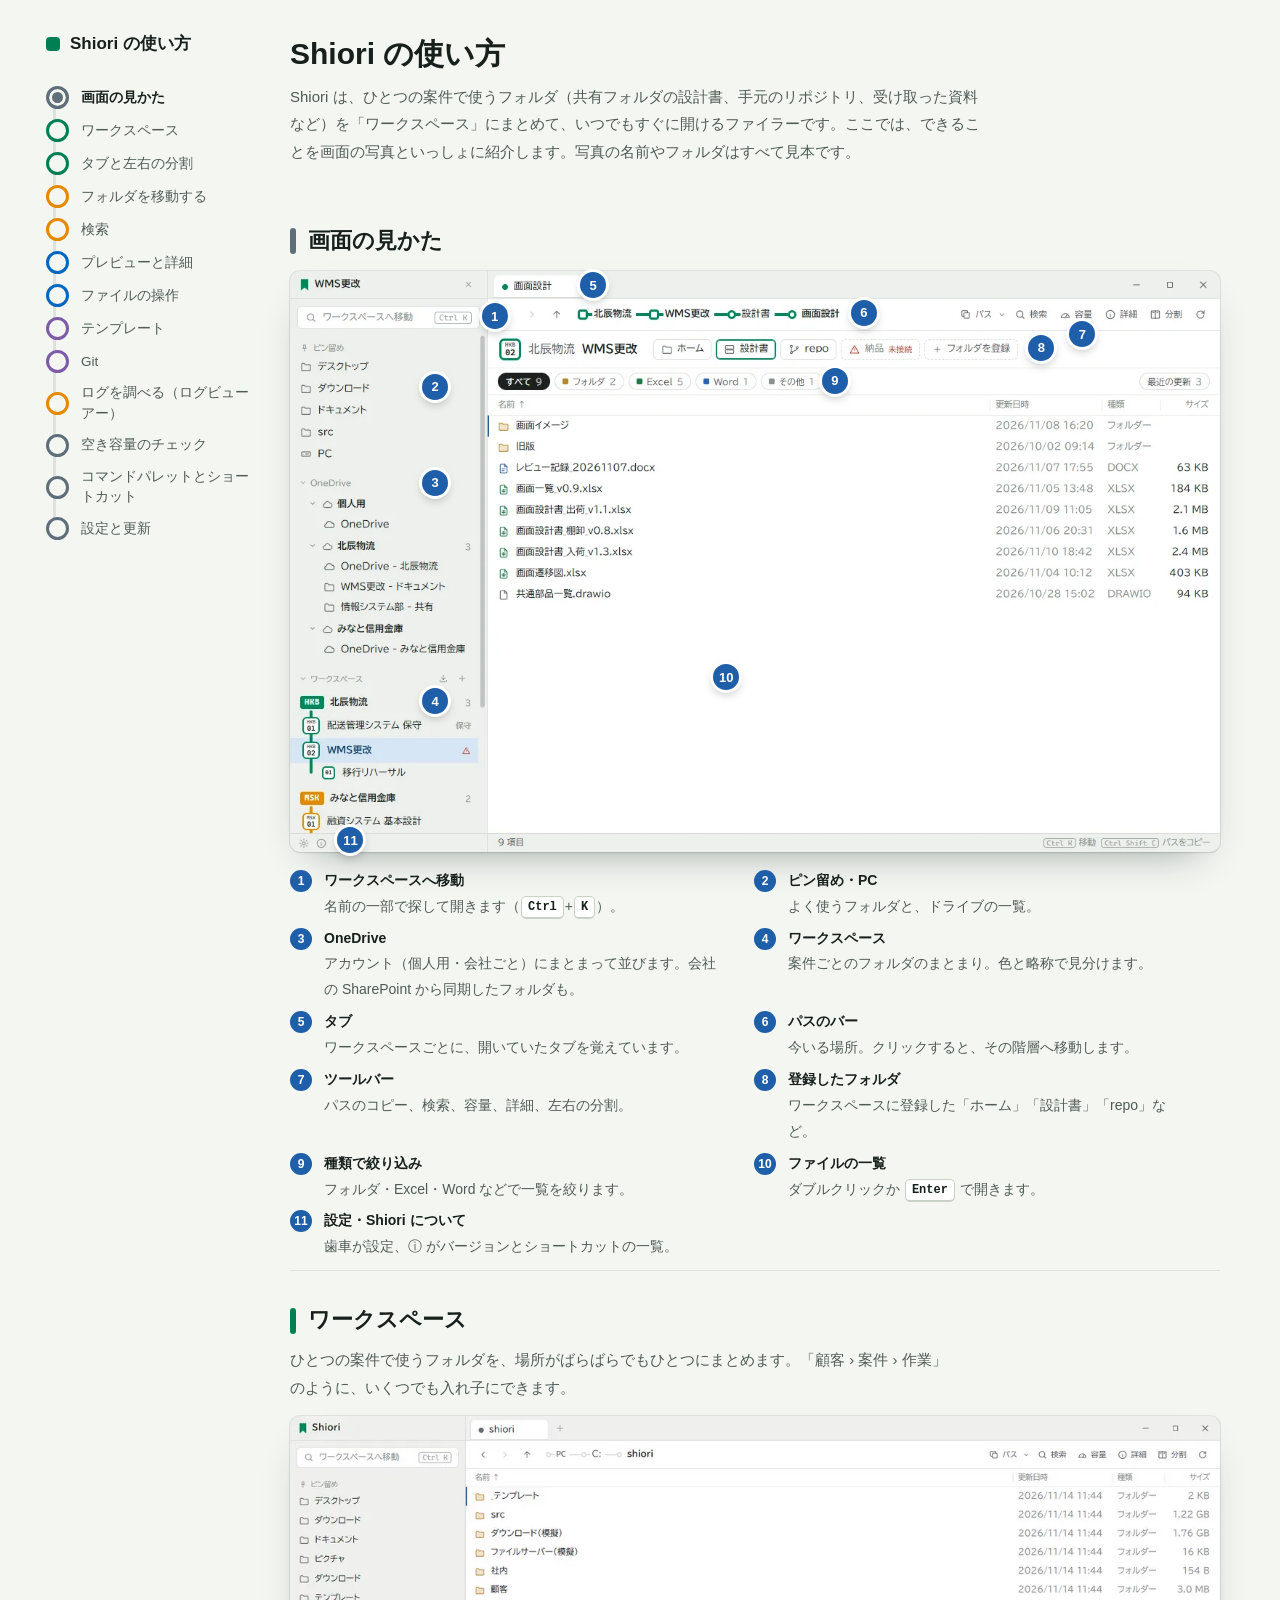
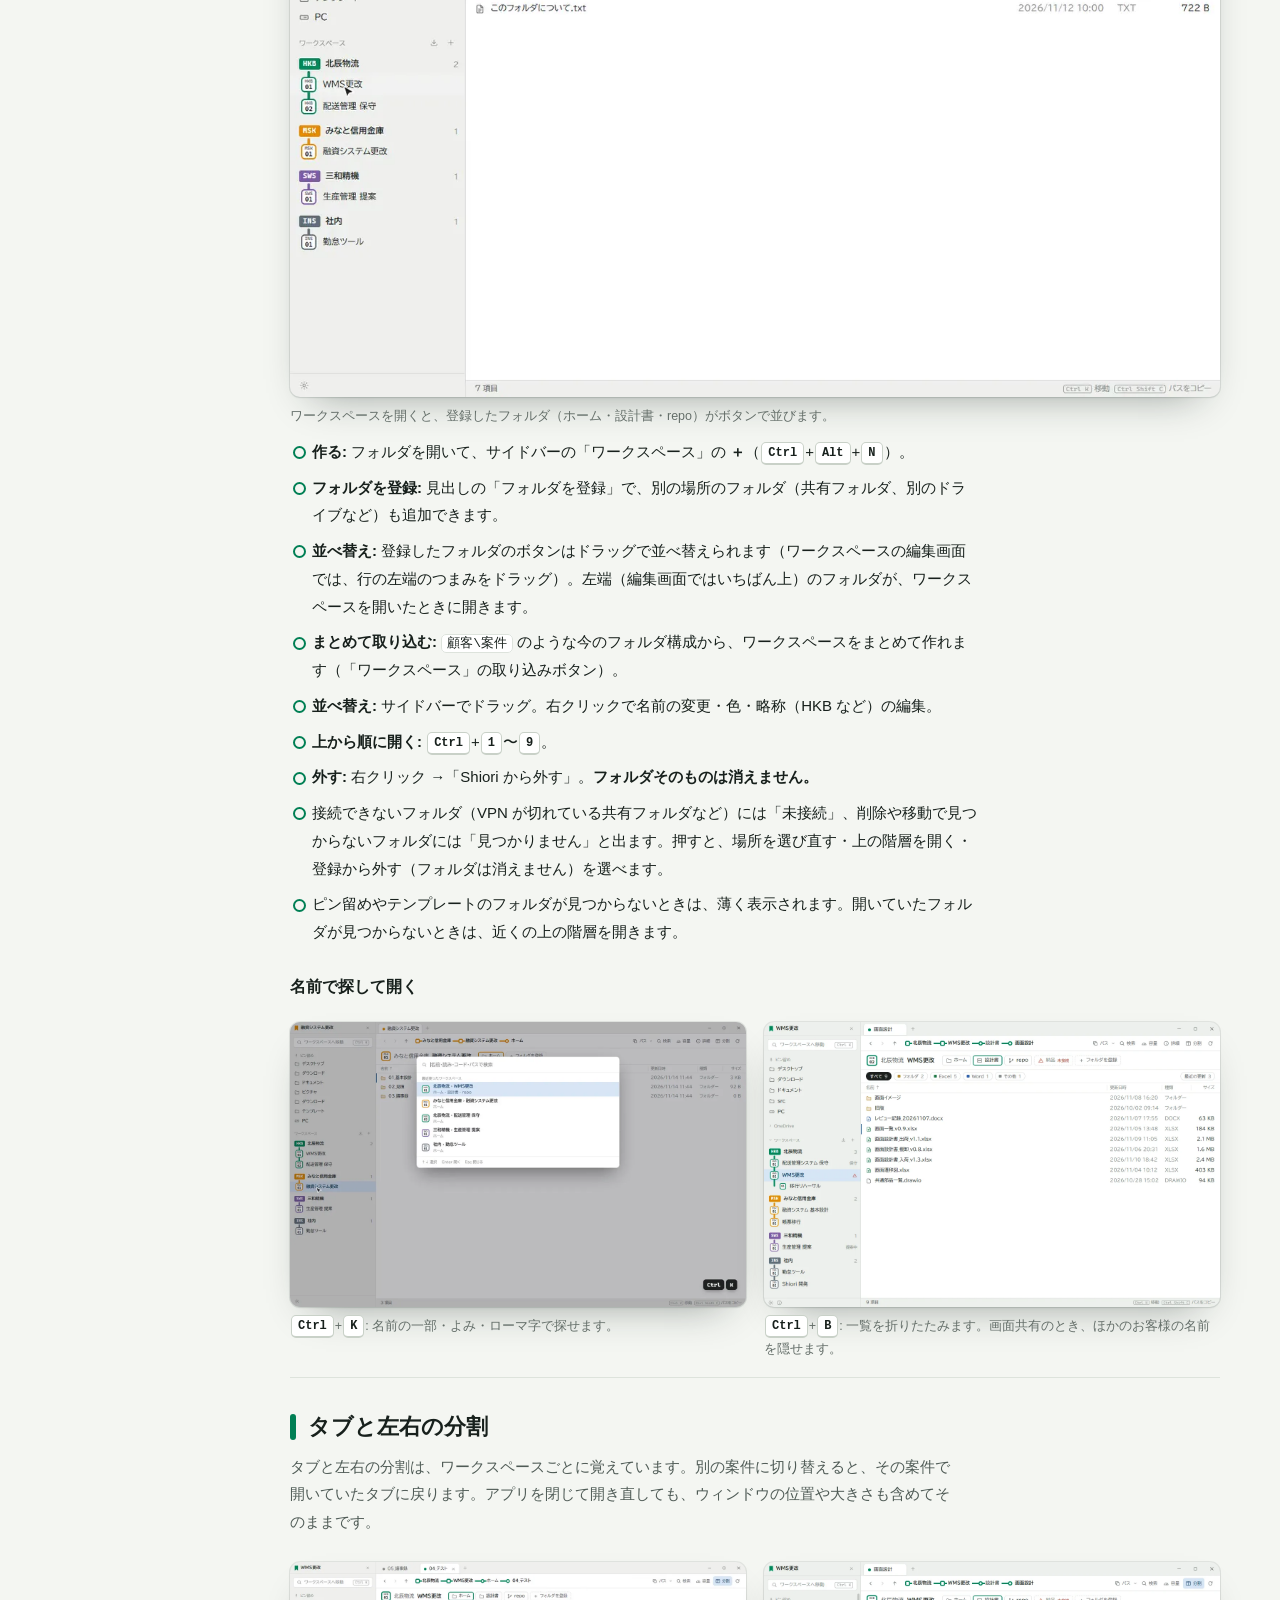
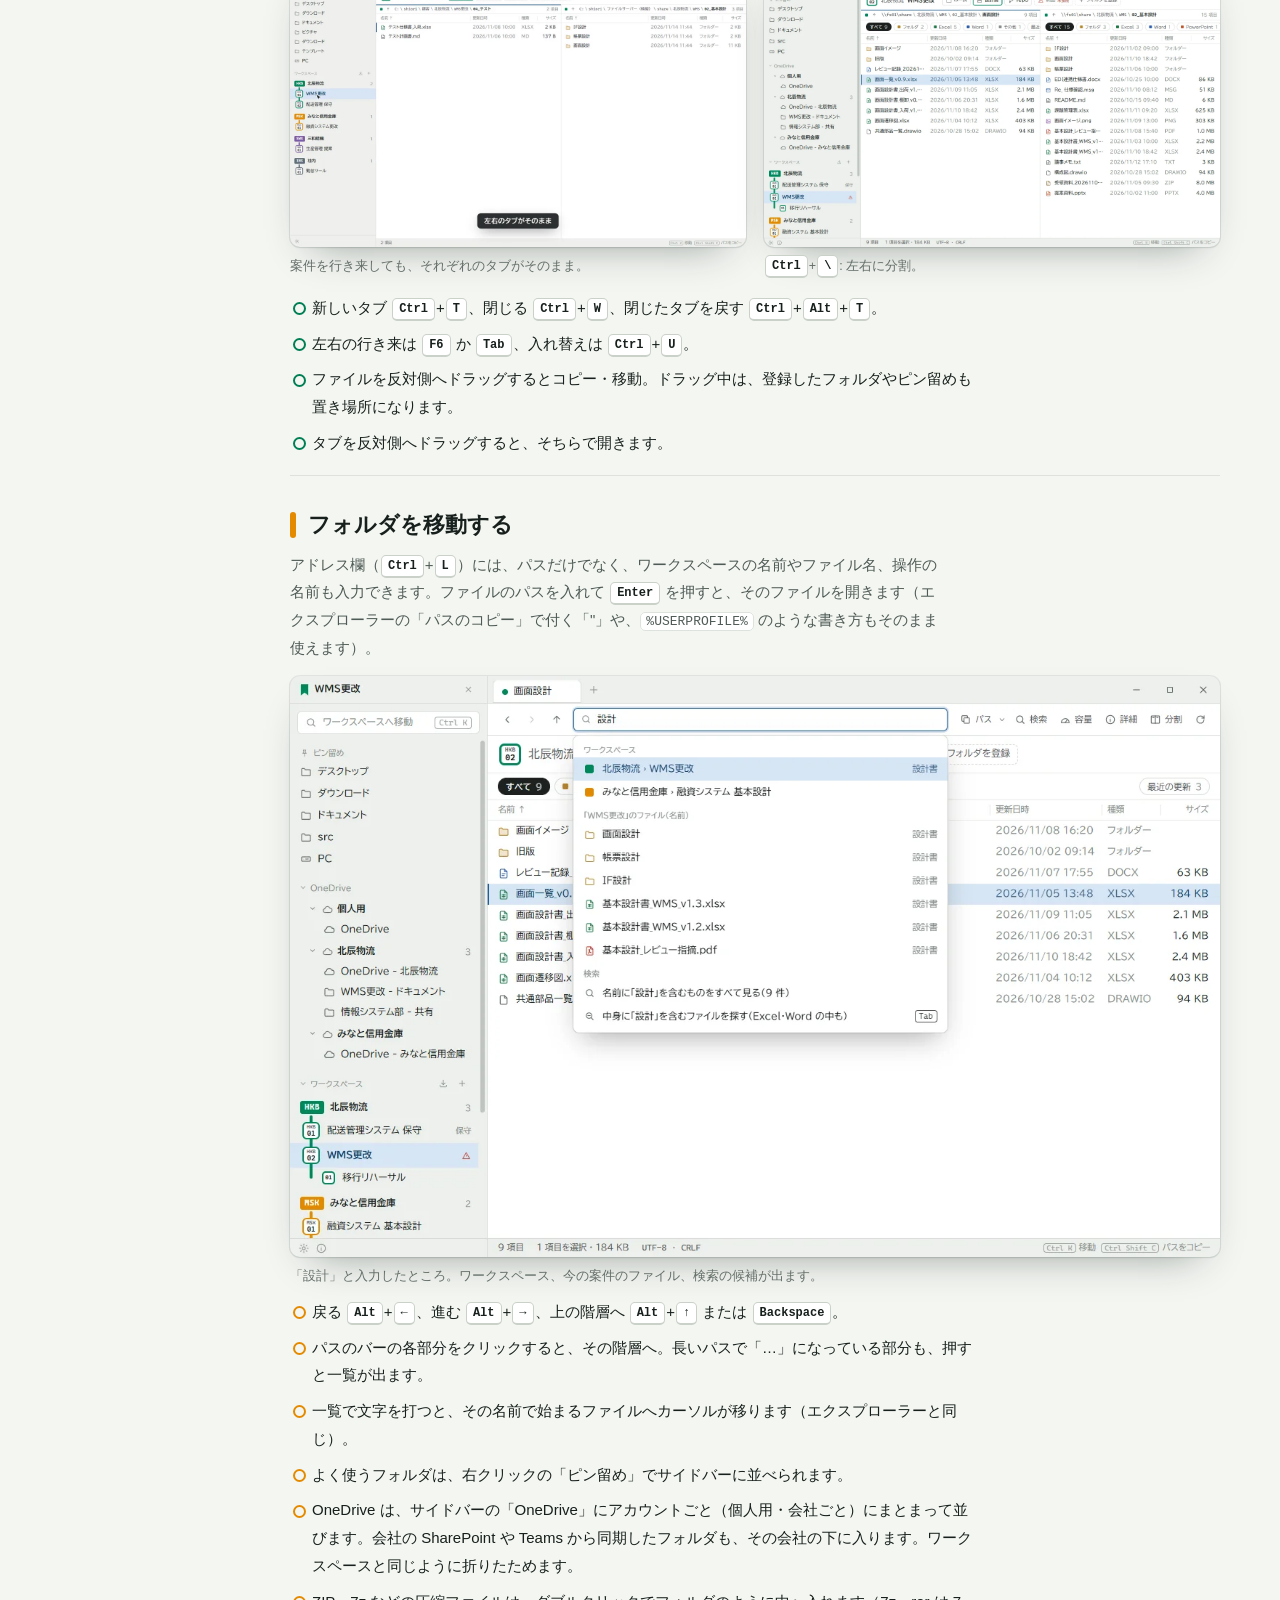
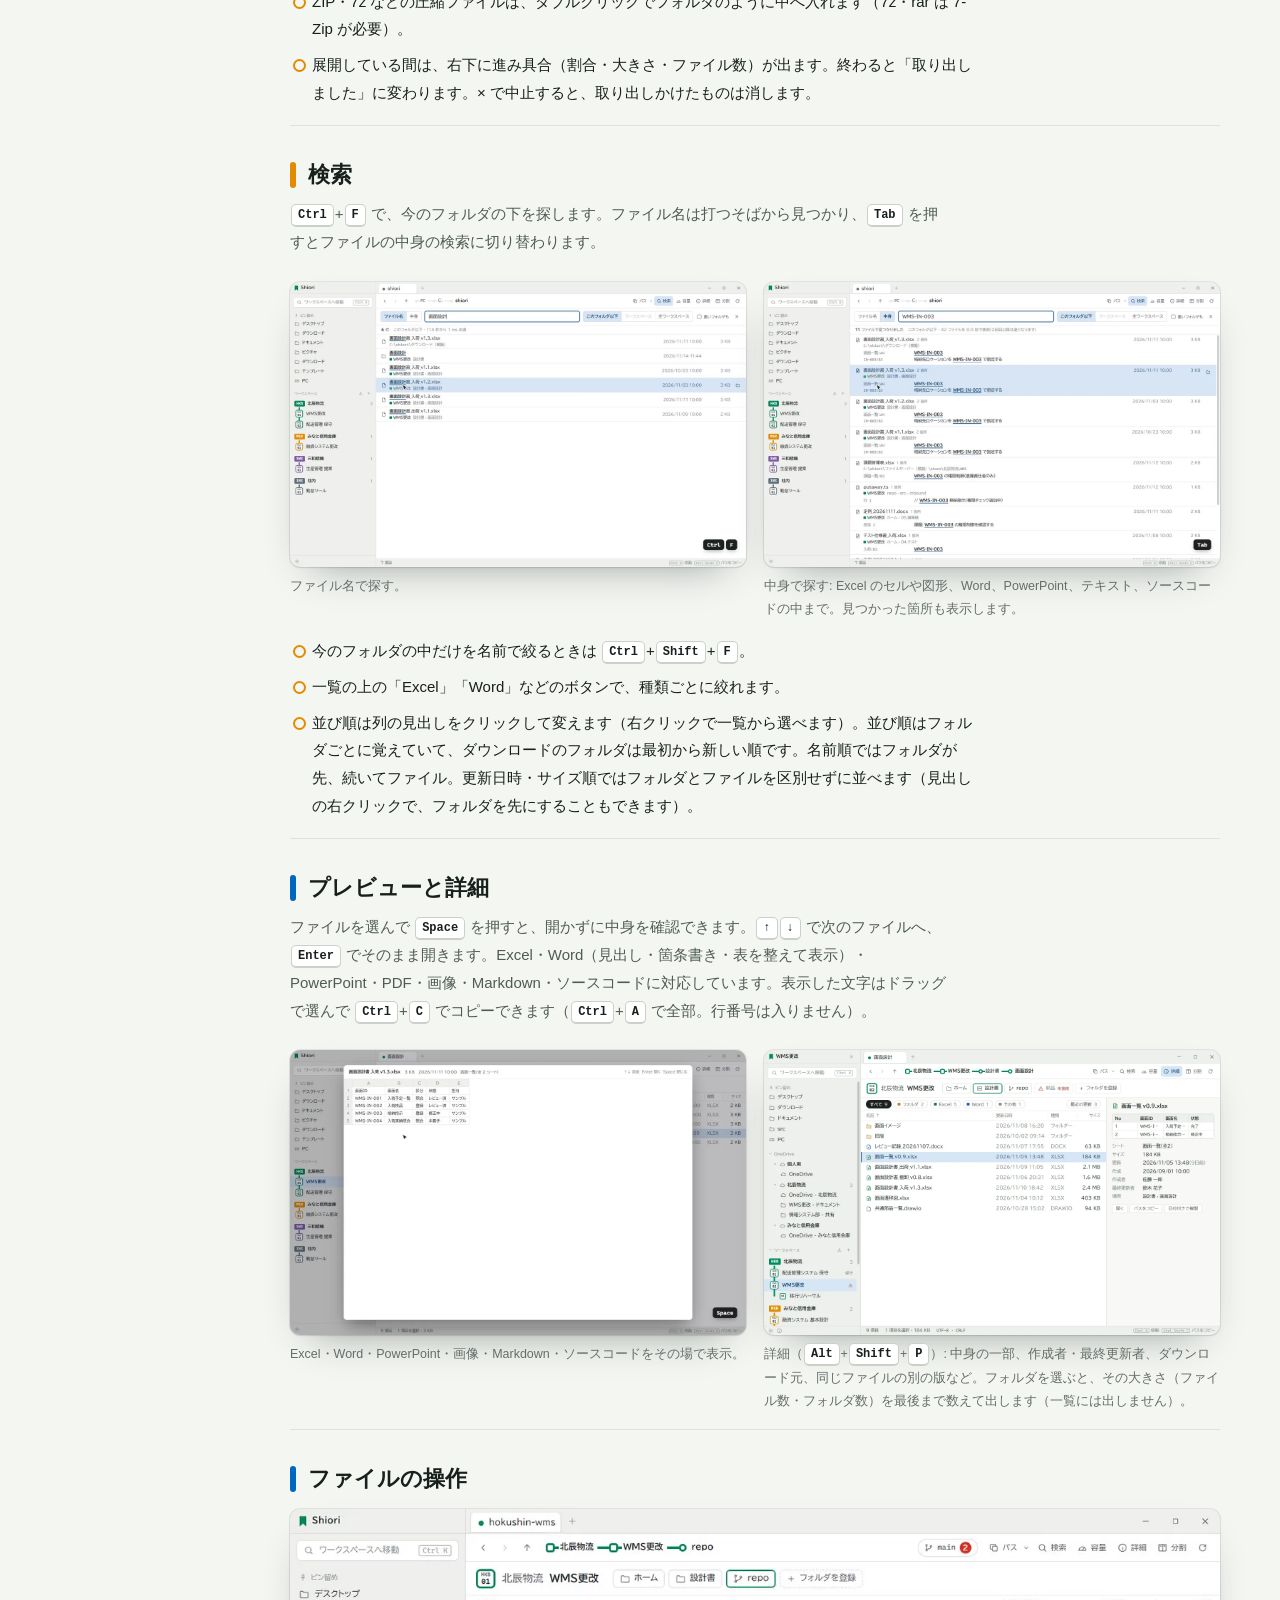
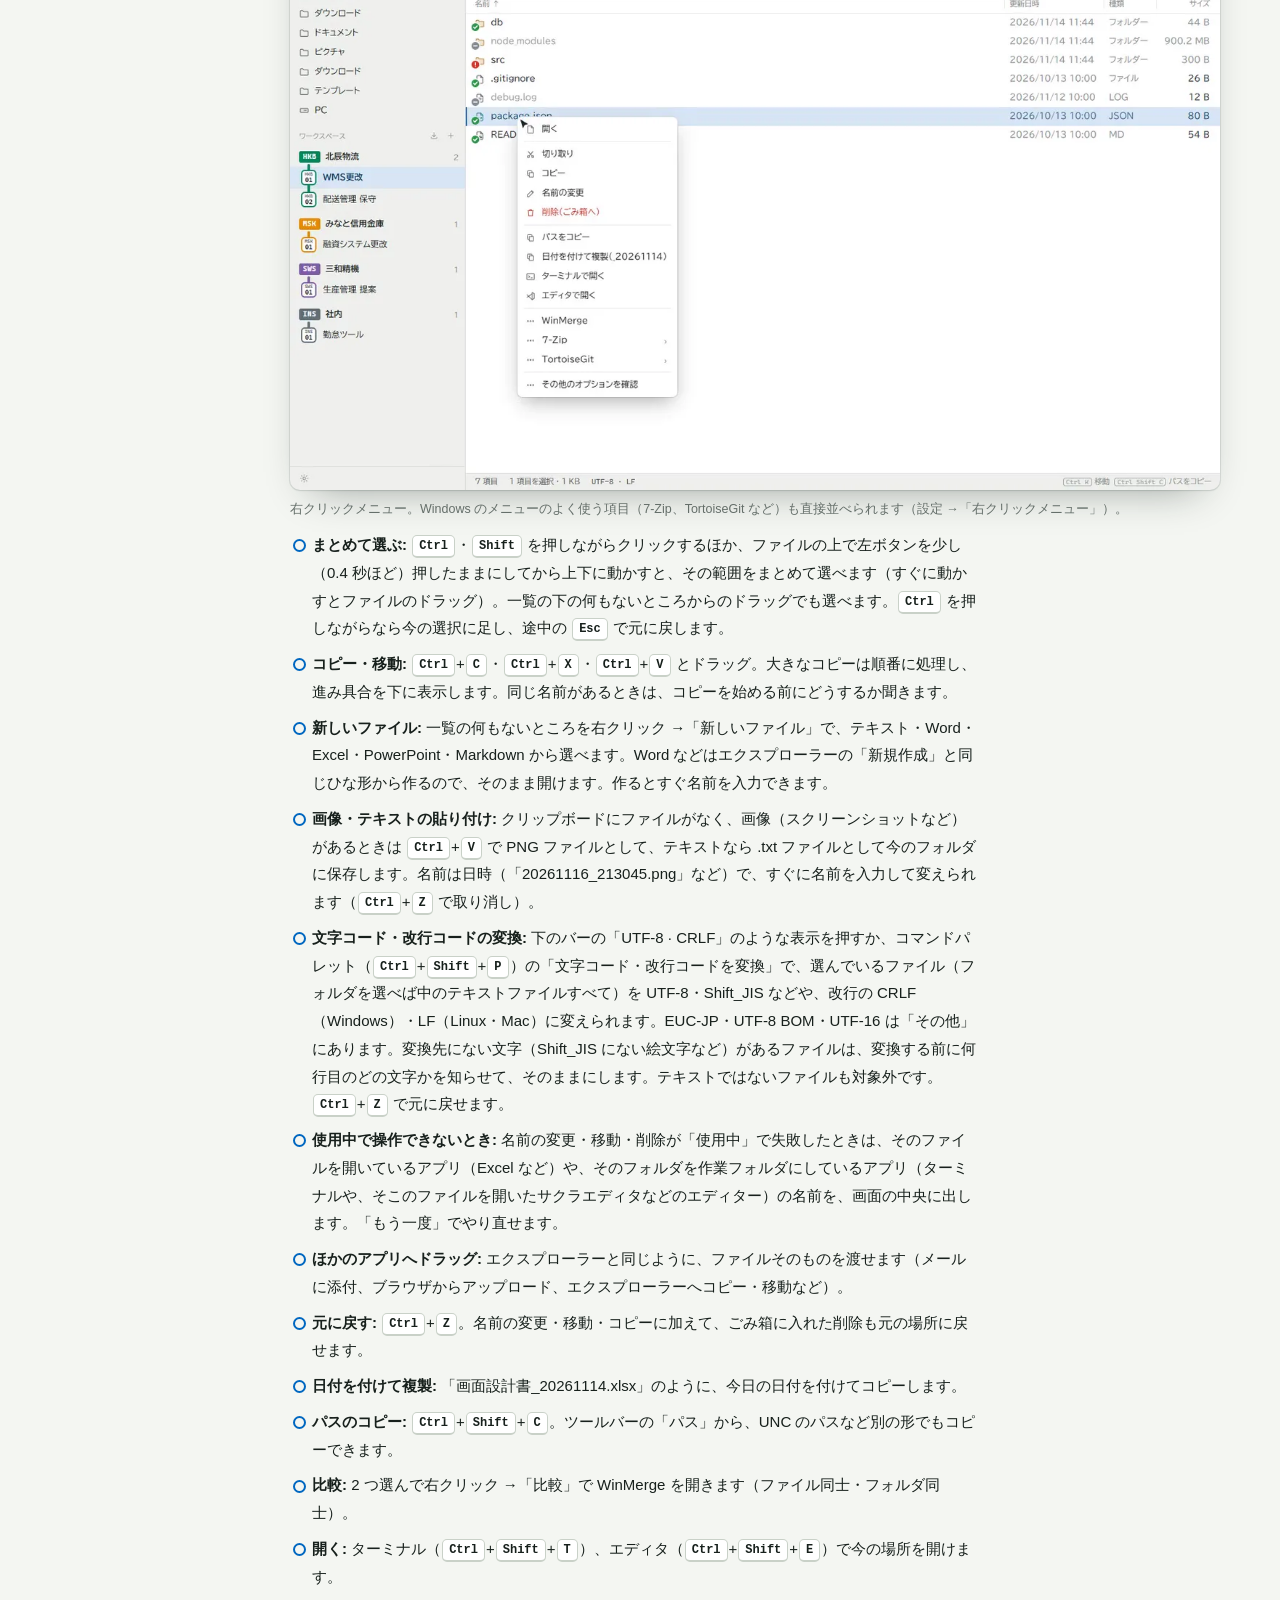
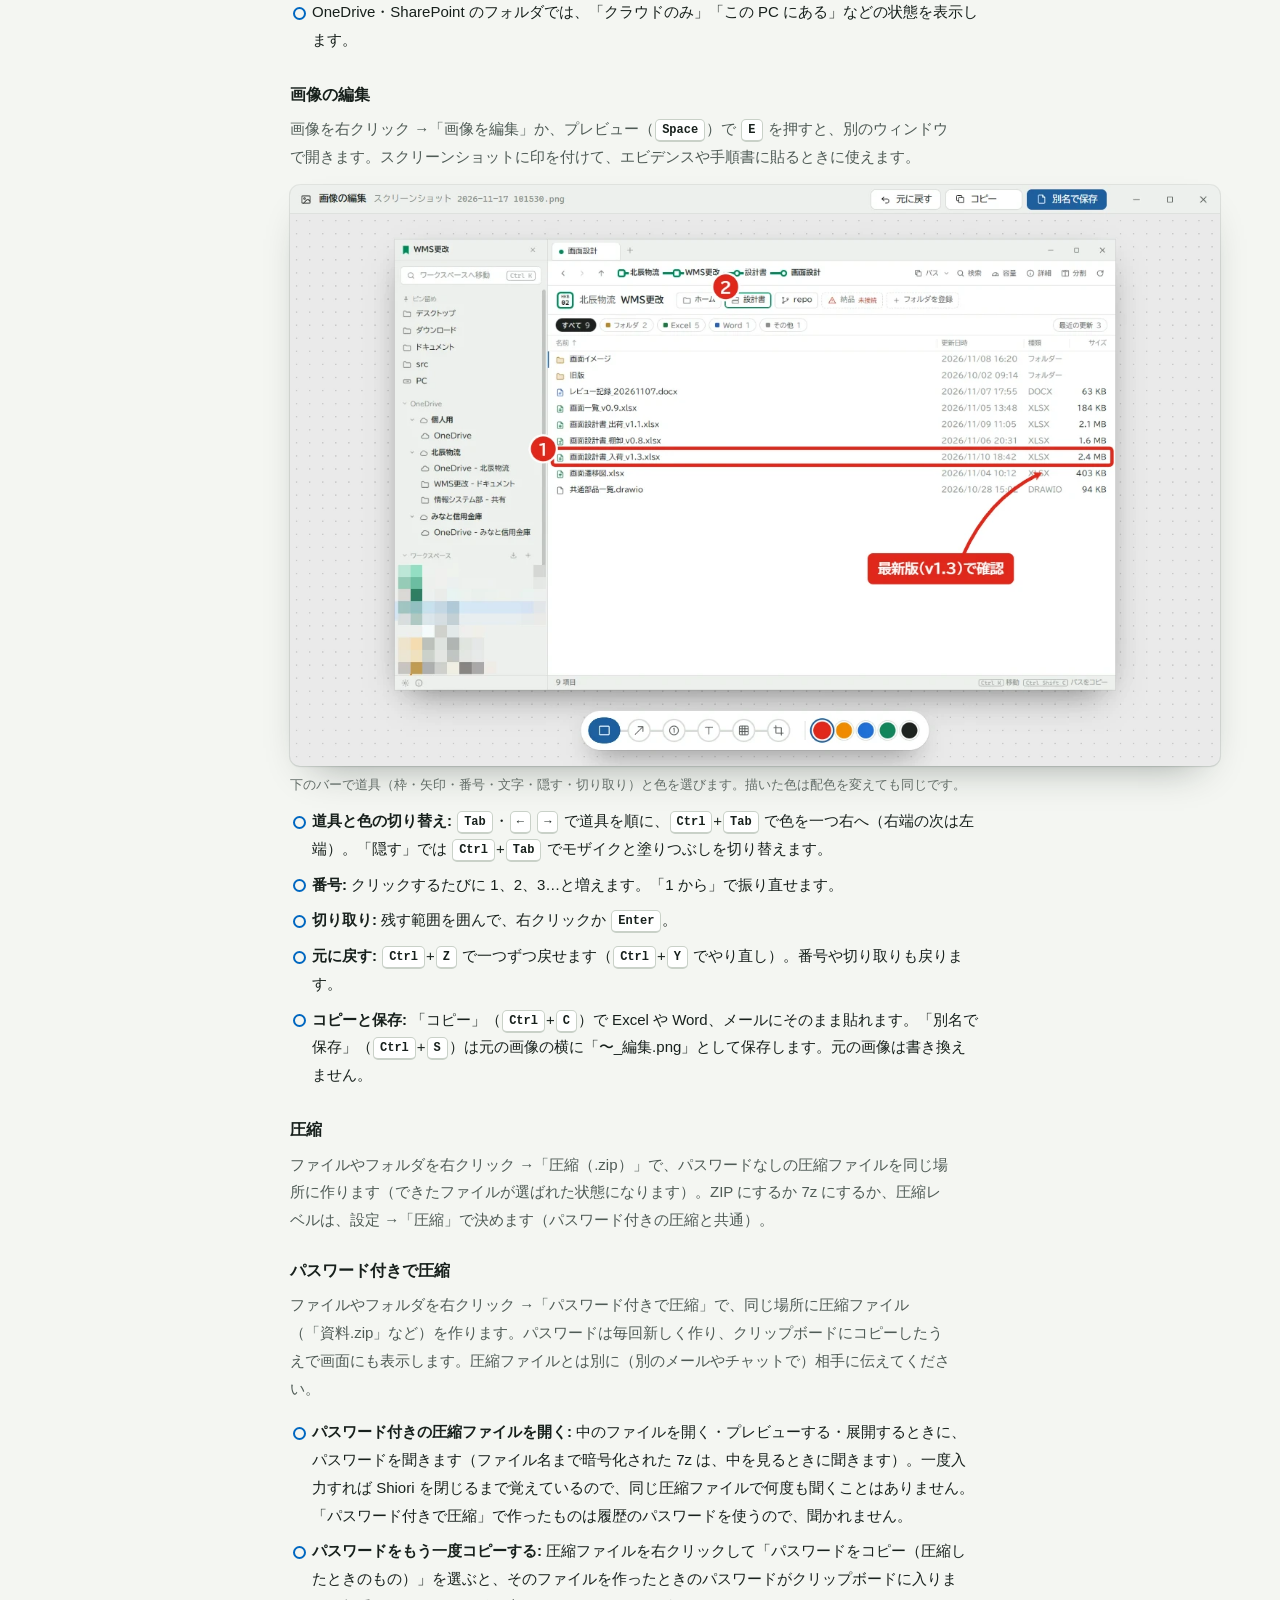
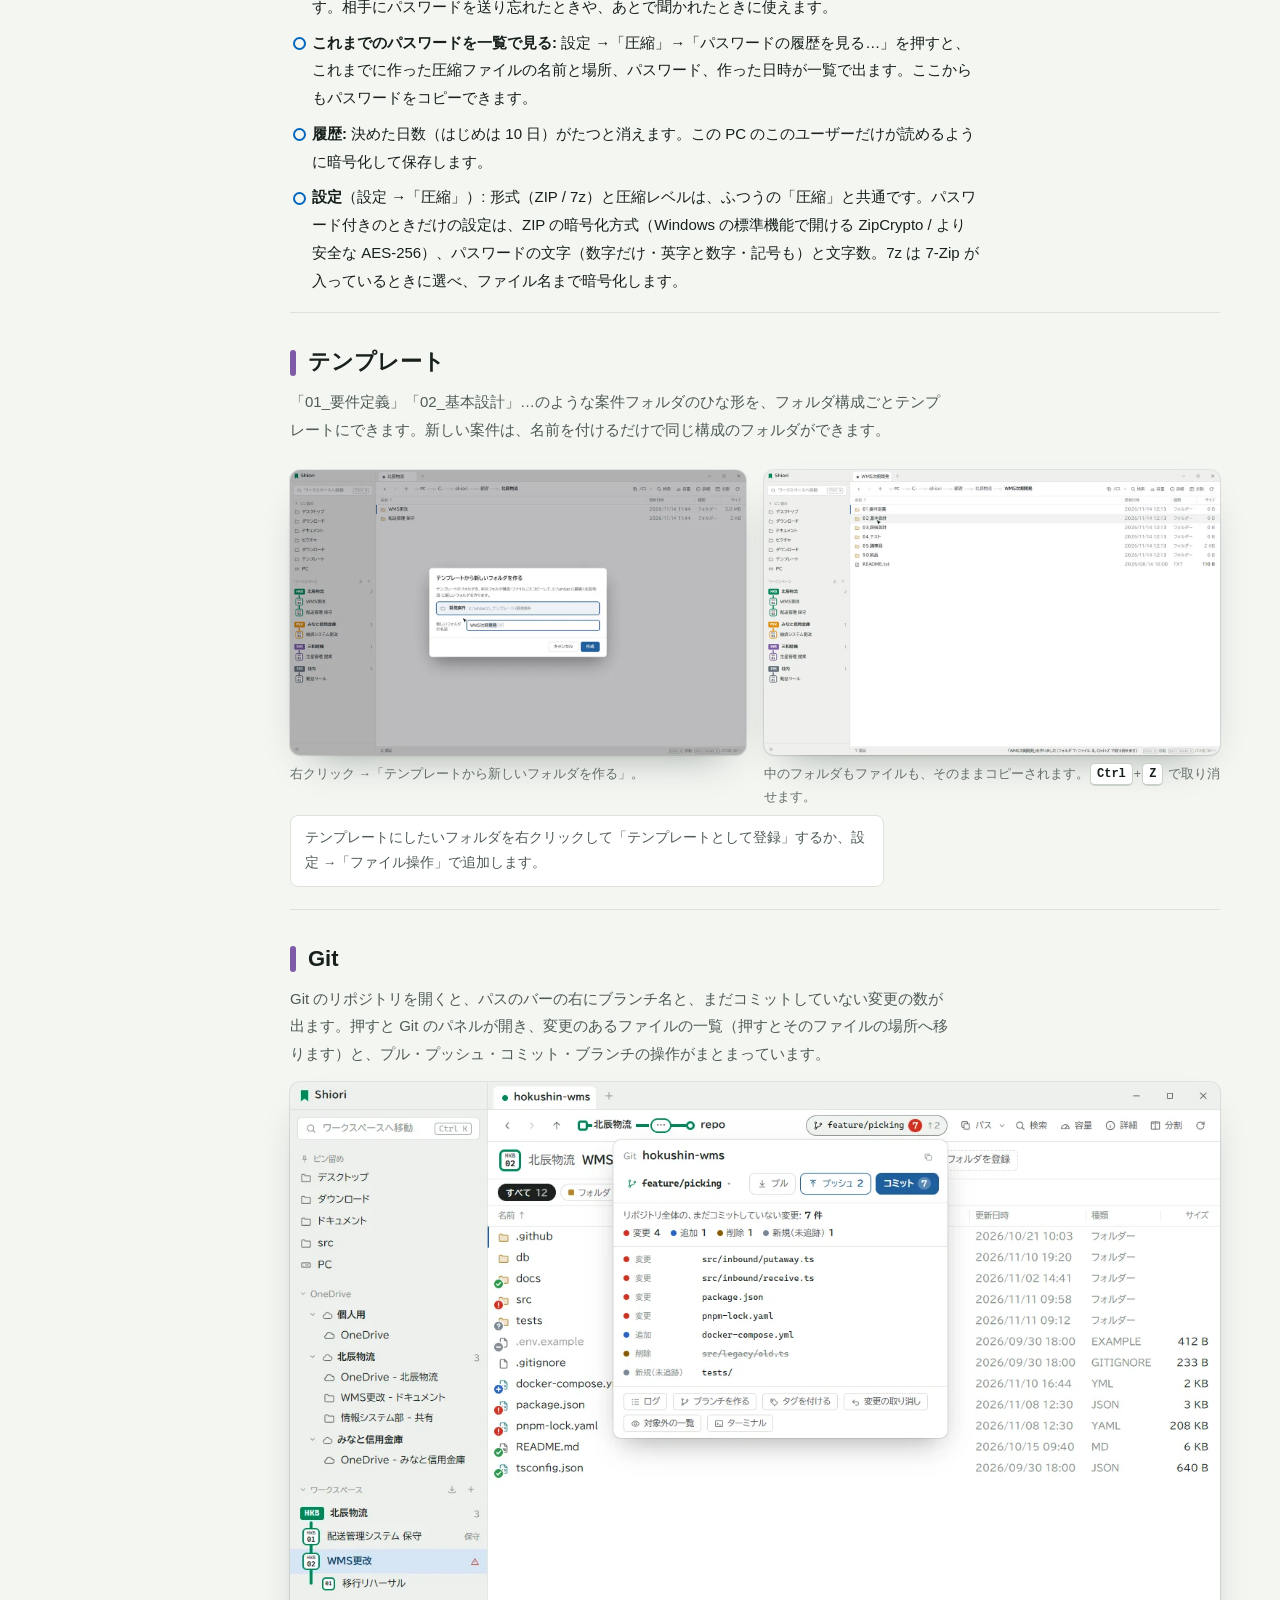
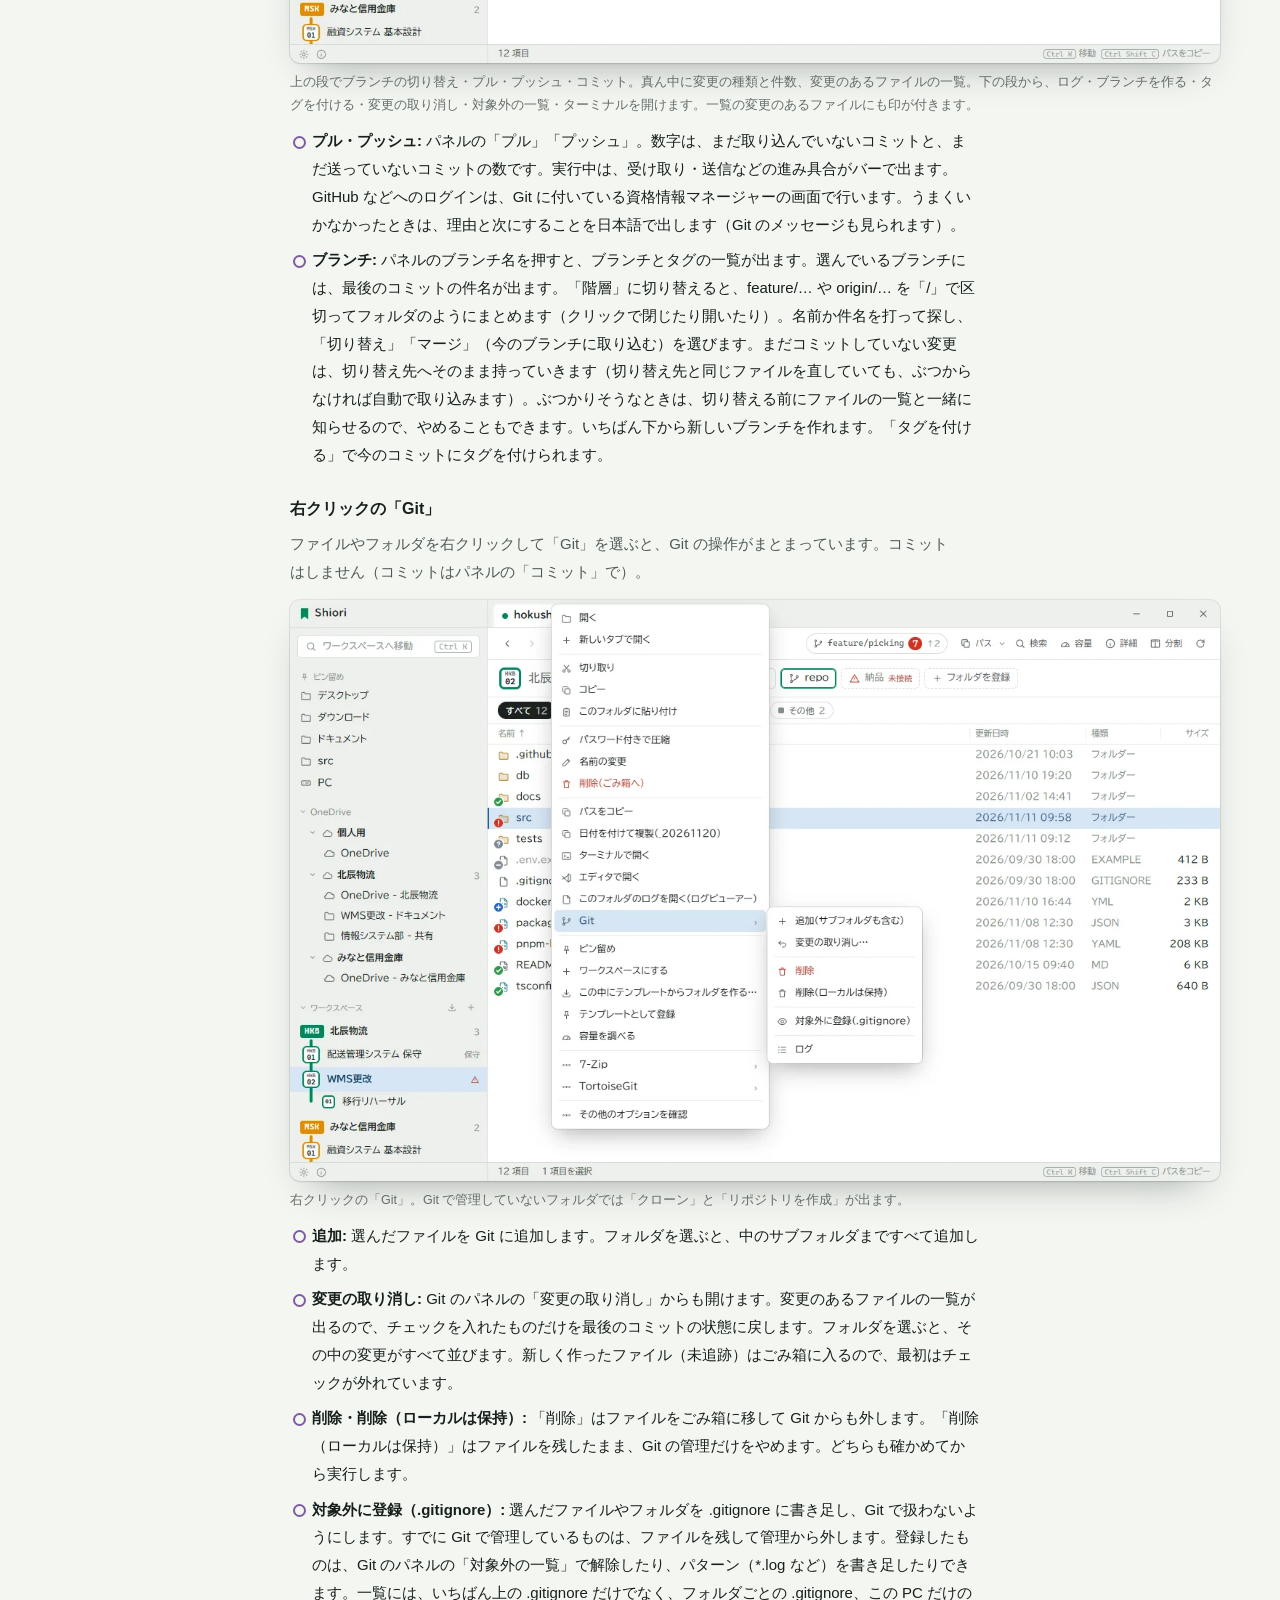
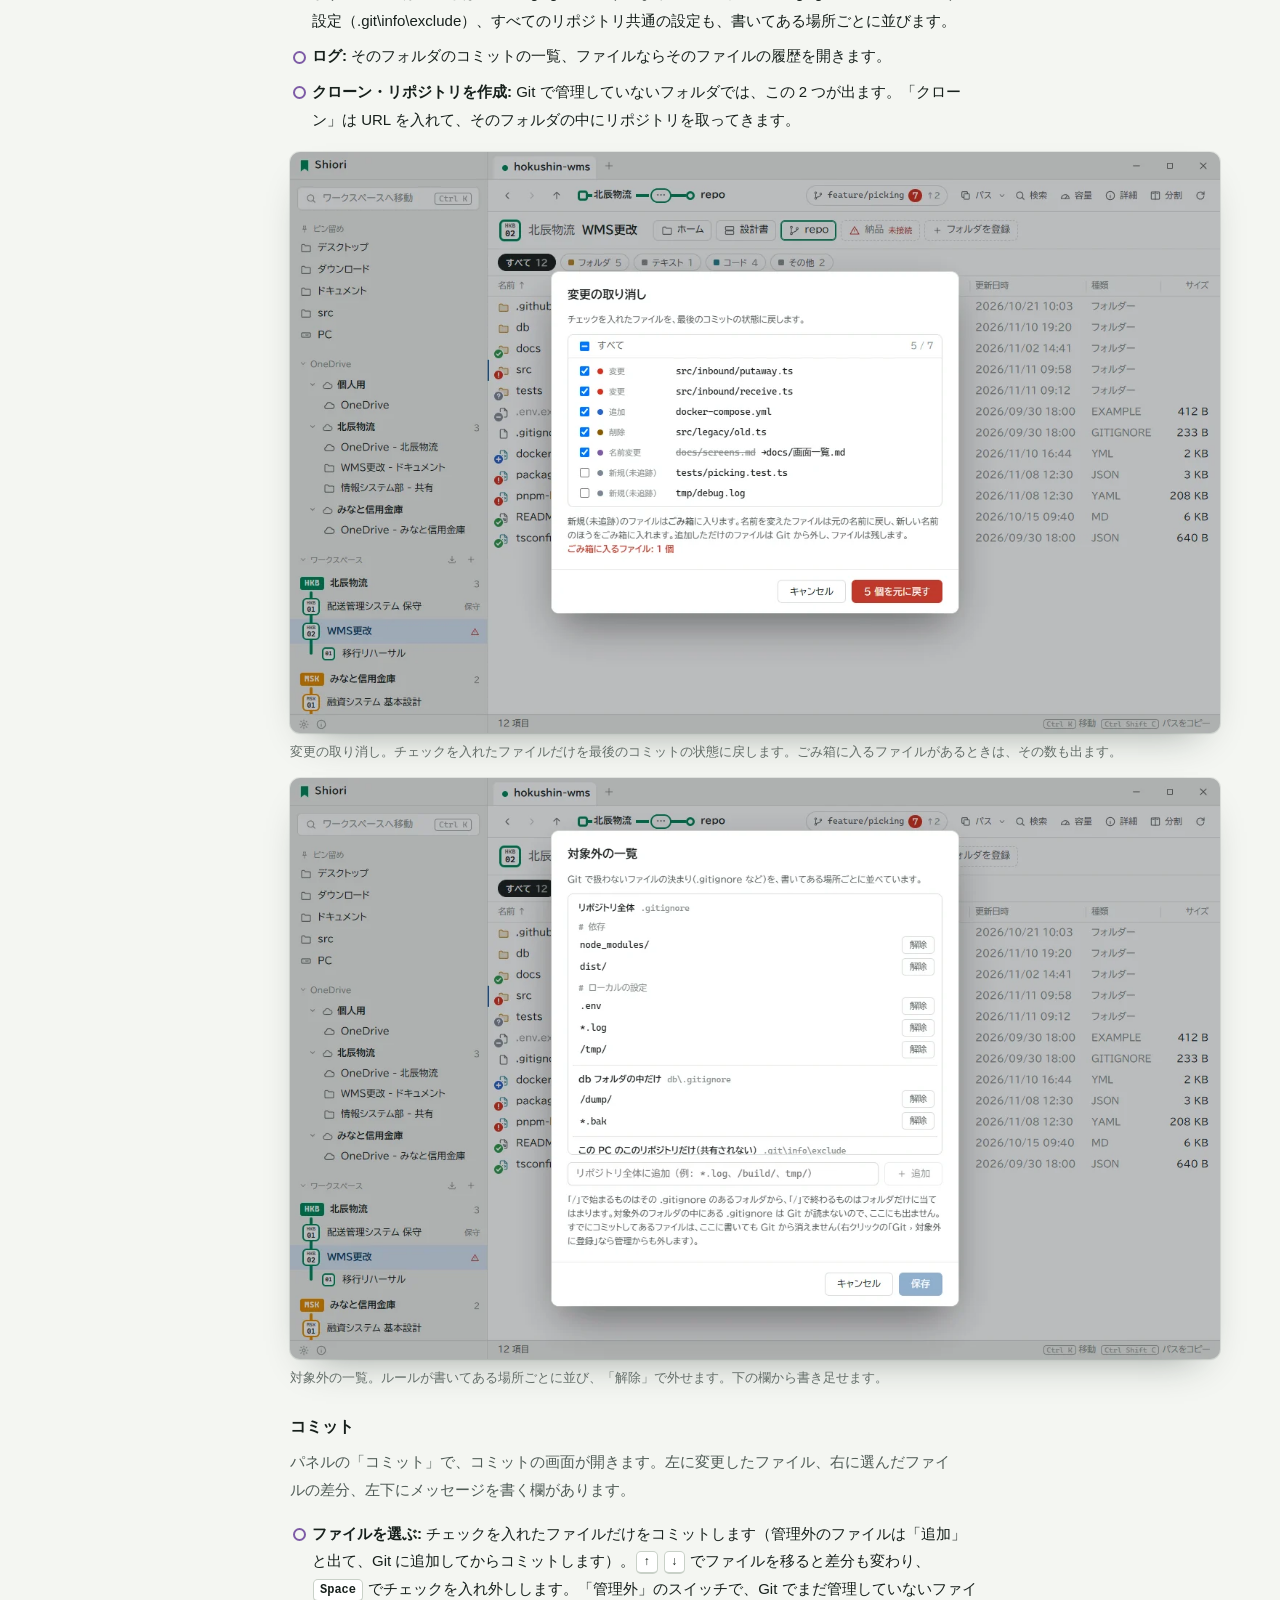
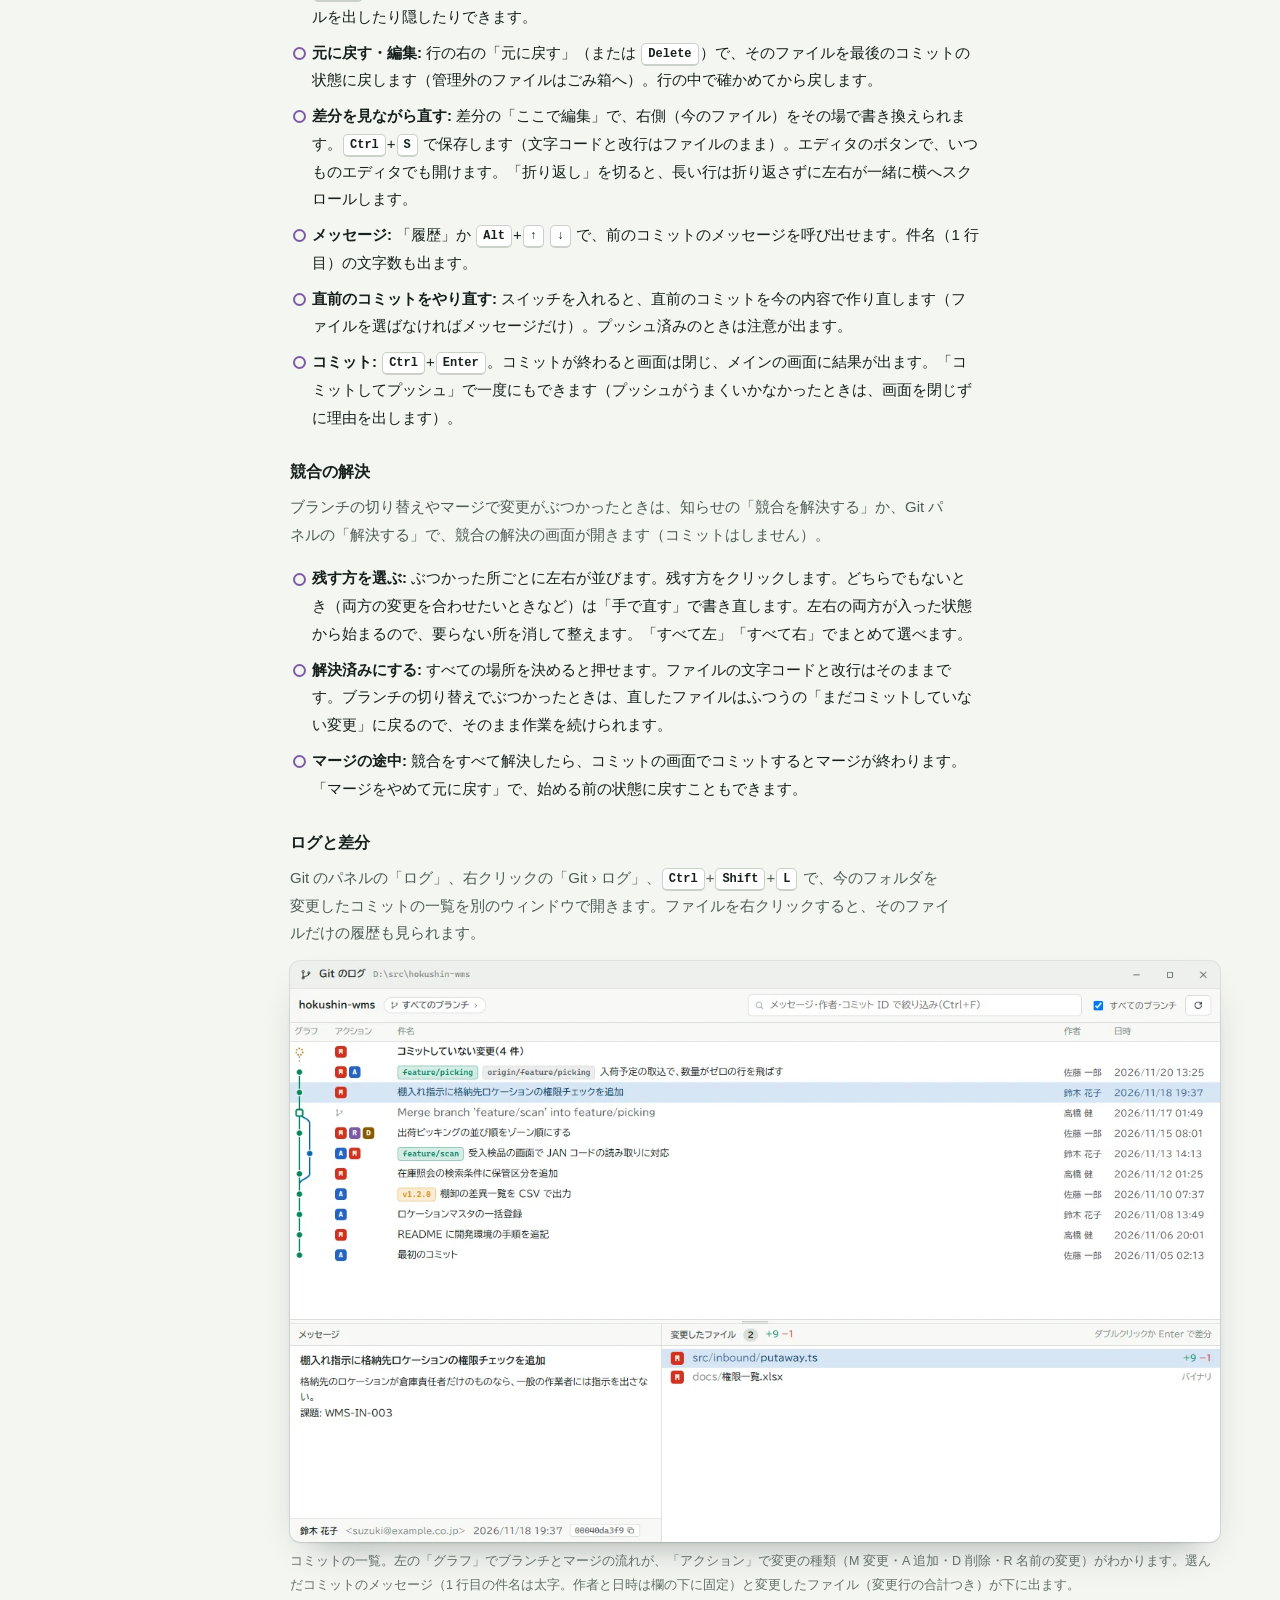
==== guide/index.html @ 71e988ac "Shiori 0.3.0 を公開する" ====
<!doctype html>
<html lang="ja">
<head>
<meta charset="utf-8">
<meta name="viewport" content="width=device-width, initial-scale=1">
<title>Shiori の使い方</title>
<link rel="icon" href="img/favicon.png">
<!-- The user guide. Opened from the app (F1 / Shiori について) in its own window, and published
     on the official site as /guide/. Self-contained: Windows' own fonts, images in img/. -->
<style>
  :root {
    --bg: #f4f6f2; --paper: #fff; --ink: #17201c; --ink2: #4f5b56; --ink3: #646e69; --rule: #dde3dc;
    --green: #007f54; --orange: #e48a00; --blue: #0067c0; --purple: #7d5ba6; --slate: #5f6f7a; --focus: #1f5ea8;
    --jp: "BIZ UDPGothic", "Yu Gothic UI", "Meiryo", sans-serif;
    --mono: "Cascadia Mono", Consolas, monospace;
  }
  * { box-sizing: border-box; }
  html { scroll-behavior: smooth; scroll-padding-top: 20px; }
  body { margin: 0; background: var(--bg); color: var(--ink); font: 15px/1.85 var(--jp); -webkit-font-smoothing: antialiased; }
  a { color: var(--focus); }
  :focus-visible { outline: 3px solid var(--focus); outline-offset: 2px; border-radius: 4px; }
  ::selection { background: #cfe0f5; }

  .layout { display: grid; grid-template-columns: 250px minmax(0, 1fr); max-width: 1240px; margin: 0 auto; }
  /* route map of the chapters on the left, like the sidebar of the app */
  nav.toc { position: sticky; top: 0; align-self: start; height: 100vh; overflow: auto; padding: 28px 18px 28px 26px; }
  .brand { display: flex; align-items: center; gap: 10px; margin-bottom: 22px; font-weight: 700; font-size: 17px; }
  .brand i { width: 14px; height: 14px; border-radius: 4px; background: var(--green); }
  .toc ol { list-style: none; margin: 0; padding: 0; position: relative; }
  .toc ol::before { content: ""; position: absolute; left: 7px; top: 12px; bottom: 12px; width: 3px; border-radius: 2px; background: var(--rule); }
  .toc li a { position: relative; display: flex; align-items: center; gap: 12px; padding: 5px 0; color: var(--ink2); text-decoration: none; font-size: 13.5px; line-height: 1.5; }
  .toc li a::before { content: ""; flex: none; width: 17px; height: 17px; border-radius: 50%; border: 3px solid var(--c, var(--slate)); background: var(--bg); z-index: 1; }
  .toc li a:hover { color: var(--ink); }
  .toc li a.here { color: var(--ink); font-weight: 700; }
  .toc li a.here::before { background: var(--c, var(--slate)); box-shadow: inset 0 0 0 3px var(--bg); }

  main { padding: 34px 40px 80px 20px; min-width: 0; }
  header.intro { margin-bottom: 26px; }
  header.intro h1 { margin: 0 0 8px; font-size: 30px; line-height: 1.35; }
  header.intro p { margin: 0; color: var(--ink2); max-width: 46em; }

  section.ch { padding: 34px 0 10px; border-top: 1px solid var(--rule); }
  section.ch:first-of-type { border-top: 0; }
  .ch h2 { display: flex; align-items: center; gap: 12px; margin: 0 0 10px; font-size: 22px; line-height: 1.4; }
  .ch h2::before { content: ""; width: 6px; height: 26px; border-radius: 3px; background: var(--c, var(--slate)); }
  .ch > p, .ch .text > p { margin: 0 0 12px; max-width: 44em; color: var(--ink2); }
  .ch h3 { margin: 22px 0 6px; font-size: 16px; }

  figure { margin: 14px 0 6px; }
  figure img { display: block; width: 100%; height: auto; border-radius: 10px; background: var(--paper);
    box-shadow: 0 1px 2px rgb(16 32 26 / .08), 0 18px 40px -22px rgb(16 32 26 / .45), 0 0 0 1px rgb(23 32 28 / .08); }
  figcaption { margin-top: 8px; font-size: 12.5px; color: var(--ink3); }
  .pair { display: grid; grid-template-columns: 1fr 1fr; gap: 18px; }

  ul.do { margin: 6px 0 4px; padding: 0; list-style: none; max-width: 46em; }
  ul.do li { position: relative; padding: 4px 0 4px 22px; }
  ul.do li::before { content: ""; position: absolute; left: 3px; top: .82em; width: 9px; height: 9px; border-radius: 50%; border: 2.5px solid var(--c, var(--slate)); }
  kbd { display: inline-block; min-width: 20px; padding: 0 6px; margin: 0 1px; border: 1px solid #c9d1c8; border-bottom-width: 2px; border-radius: 5px; background: var(--paper);
    font: 600 12px/20px var(--mono); color: var(--ink); text-align: center; white-space: nowrap; vertical-align: 1px; }
  code { font: 13px var(--mono); background: var(--paper); border: 1px solid var(--rule); border-radius: 5px; padding: 1px 5px; }
  .note { margin: 12px 0 0; padding: 10px 14px; border-radius: 8px; background: var(--paper); border: 1px solid var(--rule); font-size: 13.5px; color: var(--ink2); max-width: 46em; }

  /* the overview: numbered pins on the screenshot, explained below it */
  .callouts { position: relative; }
  .pin { position: absolute; width: 26px; height: 26px; margin: -13px 0 0 -13px; border-radius: 50%; background: var(--focus); color: #fff;
    display: grid; place-items: center; font: 700 13px/1 var(--jp); box-shadow: 0 0 0 3px #fff, 0 4px 10px rgb(0 0 0 / .25); }
  ol.legend { margin: 16px 0 0; padding: 0; list-style: none; display: grid; grid-template-columns: 1fr 1fr; gap: 6px 28px; counter-reset: n; max-width: 60em; }
  ol.legend li { position: relative; padding-left: 34px; counter-increment: n; font-size: 14px; }
  ol.legend li::before { content: counter(n); position: absolute; left: 0; top: 2px; width: 22px; height: 22px; border-radius: 50%; background: var(--focus); color: #fff;
    display: grid; place-items: center; font: 700 12px/1 var(--jp); }
  ol.legend b { display: block; }
  ol.legend span { color: var(--ink2); }

  /* click a picture to see it full size */
  figure img { cursor: zoom-in; }
  dialog.zoom { padding: 0; border: 0; background: transparent; max-width: 96vw; max-height: 94vh; }
  dialog.zoom::backdrop { background: rgb(10 16 14 / .72); }
  dialog.zoom img { display: block; max-width: 96vw; max-height: 94vh; border-radius: 10px; cursor: zoom-out; box-shadow: 0 30px 80px rgb(0 0 0 / .5); }
  @media (max-width: 900px) {
    .layout { grid-template-columns: 1fr; }
    nav.toc { display: none; }
    main { padding: 24px 18px 60px; }
    .pair, ol.legend { grid-template-columns: 1fr; }
  }
  @media (prefers-reduced-motion: reduce) { html { scroll-behavior: auto; } }
</style>
</head>
<body>
<div class="layout">
  <nav class="toc" aria-label="目次">
    <div class="brand"><i></i>Shiori の使い方</div>
    <ol id="toc"></ol>
  </nav>

  <main>
    <header class="intro">
      <h1>Shiori の使い方</h1>
      <p>Shiori は、ひとつの案件で使うフォルダ（共有フォルダの設計書、手元のリポジトリ、受け取った資料など）を「ワークスペース」にまとめて、いつでもすぐに開けるファイラーです。ここでは、できることを画面の写真といっしょに紹介します。写真の名前やフォルダはすべて見本です。</p>
    </header>

    <section class="ch" id="screen" style="--c: var(--slate)">
      <h2>画面の見かた</h2>
      <figure class="callouts">
        <img src="img/overview.webp" alt="Shiori の画面全体。左にサイドバー、右にファイルの一覧" width="1280" height="800">
        <span class="pin" style="left: 22%; top: 7.9%">1</span>
        <span class="pin" style="left: 15.6%; top: 20%">2</span>
        <span class="pin" style="left: 15.6%; top: 36.5%">3</span>
        <span class="pin" style="left: 15.6%; top: 74.1%">4</span>
        <span class="pin" style="left: 32.6%; top: 2.5%">5</span>
        <span class="pin" style="left: 61.7%; top: 7.3%">6</span>
        <span class="pin" style="left: 85.2%; top: 11%">7</span>
        <span class="pin" style="left: 80.8%; top: 13.3%">8</span>
        <span class="pin" style="left: 58.6%; top: 19%">9</span>
        <span class="pin" style="left: 46.9%; top: 70%">10</span>
        <span class="pin" style="left: 6.5%; top: 98%">11</span>
      </figure>
      <ol class="legend">
        <li><b>ワークスペースへ移動</b><span>名前の一部で探して開きます（<kbd>Ctrl</kbd>+<kbd>K</kbd>）。</span></li>
        <li><b>ピン留め・PC</b><span>よく使うフォルダと、ドライブの一覧。</span></li>
        <li><b>OneDrive</b><span>アカウント（個人用・会社ごと）にまとまって並びます。会社の SharePoint から同期したフォルダも。</span></li>
        <li><b>ワークスペース</b><span>案件ごとのフォルダのまとまり。色と略称で見分けます。</span></li>
        <li><b>タブ</b><span>ワークスペースごとに、開いていたタブを覚えています。</span></li>
        <li><b>パスのバー</b><span>今いる場所。クリックすると、その階層へ移動します。</span></li>
        <li><b>ツールバー</b><span>パスのコピー、検索、容量、詳細、左右の分割。</span></li>
        <li><b>登録したフォルダ</b><span>ワークスペースに登録した「ホーム」「設計書」「repo」など。</span></li>
        <li><b>種類で絞り込み</b><span>フォルダ・Excel・Word などで一覧を絞ります。</span></li>
        <li><b>ファイルの一覧</b><span>ダブルクリックか <kbd>Enter</kbd> で開きます。</span></li>
        <li><b>設定・Shiori について</b><span>歯車が設定、ⓘ がバージョンとショートカットの一覧。</span></li>
      </ol>
    </section>

    <section class="ch" id="workspace" style="--c: var(--green)">
      <h2>ワークスペース</h2>
      <p>ひとつの案件で使うフォルダを、場所がばらばらでもひとつにまとめます。「顧客 › 案件 › 作業」のように、いくつでも入れ子にできます。</p>
      <figure>
        <img src="img/workspace.webp" alt="ワークスペースを開いたところ。登録したフォルダのボタンが並び、左右にフォルダが表示されている" width="1280" height="800" loading="lazy">
        <figcaption>ワークスペースを開くと、登録したフォルダ（ホーム・設計書・repo）がボタンで並びます。</figcaption>
      </figure>
      <ul class="do">
        <li><b>作る:</b> フォルダを開いて、サイドバーの「ワークスペース」の <b>＋</b>（<kbd>Ctrl</kbd>+<kbd>Alt</kbd>+<kbd>N</kbd>）。</li>
        <li><b>フォルダを登録:</b> 見出しの「フォルダを登録」で、別の場所のフォルダ（共有フォルダ、別のドライブなど）も追加できます。</li>
        <li><b>並べ替え:</b> 登録したフォルダのボタンはドラッグで並べ替えられます（ワークスペースの編集画面では、行の左端のつまみをドラッグ）。左端（編集画面ではいちばん上）のフォルダが、ワークスペースを開いたときに開きます。</li>
        <li><b>まとめて取り込む:</b> <code>顧客\案件</code> のような今のフォルダ構成から、ワークスペースをまとめて作れます（「ワークスペース」の取り込みボタン）。</li>
        <li><b>並べ替え:</b> サイドバーでドラッグ。右クリックで名前の変更・色・略称（HKB など）の編集。</li>
        <li><b>上から順に開く:</b> <kbd>Ctrl</kbd>+<kbd>1</kbd>〜<kbd>9</kbd>。</li>
        <li><b>外す:</b> 右クリック →「Shiori から外す」。<b>フォルダそのものは消えません。</b></li>
        <li>接続できないフォルダ（VPN が切れている共有フォルダなど）には「未接続」、削除や移動で見つからないフォルダには「見つかりません」と出ます。押すと、場所を選び直す・上の階層を開く・登録から外す（フォルダは消えません）を選べます。</li>
        <li>ピン留めやテンプレートのフォルダが見つからないときは、薄く表示されます。開いていたフォルダが見つからないときは、近くの上の階層を開きます。</li>
      </ul>
      <h3>名前で探して開く</h3>
      <div class="pair">
        <figure>
          <img src="img/switcher.webp" alt="ワークスペースへ移動の検索窓に名前を入れて、候補が出ているところ" width="1280" height="800" loading="lazy">
          <figcaption><kbd>Ctrl</kbd>+<kbd>K</kbd>: 名前の一部・よみ・ローマ字で探せます。</figcaption>
        </figure>
        <figure>
          <img src="img/ws-folded.webp" alt="サイドバーのワークスペースの一覧を折りたたんだところ" width="1280" height="800" loading="lazy">
          <figcaption><kbd>Ctrl</kbd>+<kbd>B</kbd>: 一覧を折りたたみます。画面共有のとき、ほかのお客様の名前を隠せます。</figcaption>
        </figure>
      </div>
    </section>

    <section class="ch" id="tabs" style="--c: var(--green)">
      <h2>タブと左右の分割</h2>
      <p>タブと左右の分割は、ワークスペースごとに覚えています。別の案件に切り替えると、その案件で開いていたタブに戻ります。アプリを閉じて開き直しても、ウィンドウの位置や大きさも含めてそのままです。</p>
      <div class="pair">
        <figure>
          <img src="img/tabs.webp" alt="ワークスペースを切り替えて戻ると、前に開いていたタブがそのまま残っているところ" width="1280" height="800" loading="lazy">
          <figcaption>案件を行き来しても、それぞれのタブがそのまま。</figcaption>
        </figure>
        <figure>
          <img src="img/split.webp" alt="左右に分割して、2 つのフォルダを並べたところ" width="1280" height="800" loading="lazy">
          <figcaption><kbd>Ctrl</kbd>+<kbd>\</kbd>: 左右に分割。</figcaption>
        </figure>
      </div>
      <ul class="do">
        <li>新しいタブ <kbd>Ctrl</kbd>+<kbd>T</kbd>、閉じる <kbd>Ctrl</kbd>+<kbd>W</kbd>、閉じたタブを戻す <kbd>Ctrl</kbd>+<kbd>Alt</kbd>+<kbd>T</kbd>。</li>
        <li>左右の行き来は <kbd>F6</kbd> か <kbd>Tab</kbd>、入れ替えは <kbd>Ctrl</kbd>+<kbd>U</kbd>。</li>
        <li>ファイルを反対側へドラッグするとコピー・移動。ドラッグ中は、登録したフォルダやピン留めも置き場所になります。</li>
        <li>タブを反対側へドラッグすると、そちらで開きます。</li>
      </ul>
    </section>

    <section class="ch" id="move" style="--c: var(--orange)">
      <h2>フォルダを移動する</h2>
      <p>アドレス欄（<kbd>Ctrl</kbd>+<kbd>L</kbd>）には、パスだけでなく、ワークスペースの名前やファイル名、操作の名前も入力できます。ファイルのパスを入れて <kbd>Enter</kbd> を押すと、そのファイルを開きます（エクスプローラーの「パスのコピー」で付く「"」や、<code>%USERPROFILE%</code> のような書き方もそのまま使えます）。</p>
      <figure>
        <img src="img/omnibar.webp" alt="アドレス欄に「設計」と入力して、ワークスペース・ファイル・検索の候補が出ているところ" width="1280" height="800" loading="lazy">
        <figcaption>「設計」と入力したところ。ワークスペース、今の案件のファイル、検索の候補が出ます。</figcaption>
      </figure>
      <ul class="do">
        <li>戻る <kbd>Alt</kbd>+<kbd>←</kbd>、進む <kbd>Alt</kbd>+<kbd>→</kbd>、上の階層へ <kbd>Alt</kbd>+<kbd>↑</kbd> または <kbd>Backspace</kbd>。</li>
        <li>パスのバーの各部分をクリックすると、その階層へ。長いパスで「…」になっている部分も、押すと一覧が出ます。</li>
        <li>一覧で文字を打つと、その名前で始まるファイルへカーソルが移ります（エクスプローラーと同じ）。</li>
        <li>よく使うフォルダは、右クリックの「ピン留め」でサイドバーに並べられます。</li>
        <li>OneDrive は、サイドバーの「OneDrive」にアカウントごと（個人用・会社ごと）にまとまって並びます。会社の SharePoint や Teams から同期したフォルダも、その会社の下に入ります。ワークスペースと同じように折りたためます。</li>
        <li>ZIP・7z などの圧縮ファイルは、ダブルクリックでフォルダのように中へ入れます（7z・rar は 7-Zip が必要）。</li>
        <li>展開している間は、右下に進み具合（割合・大きさ・ファイル数）が出ます。終わると「取り出しました」に変わります。× で中止すると、取り出しかけたものは消します。</li>
      </ul>
    </section>

    <section class="ch" id="search" style="--c: var(--orange)">
      <h2>検索</h2>
      <p><kbd>Ctrl</kbd>+<kbd>F</kbd> で、今のフォルダの下を探します。ファイル名は打つそばから見つかり、<kbd>Tab</kbd> を押すとファイルの中身の検索に切り替わります。</p>
      <div class="pair">
        <figure>
          <img src="img/search-name.webp" alt="ファイル名で検索した結果の一覧" width="1280" height="800" loading="lazy">
          <figcaption>ファイル名で探す。</figcaption>
        </figure>
        <figure>
          <img src="img/search-content.webp" alt="Excel や Word の中身で検索して、見つかった箇所が表示されているところ" width="1280" height="800" loading="lazy">
          <figcaption>中身で探す: Excel のセルや図形、Word、PowerPoint、テキスト、ソースコードの中まで。見つかった箇所も表示します。</figcaption>
        </figure>
      </div>
      <ul class="do">
        <li>今のフォルダの中だけを名前で絞るときは <kbd>Ctrl</kbd>+<kbd>Shift</kbd>+<kbd>F</kbd>。</li>
        <li>一覧の上の「Excel」「Word」などのボタンで、種類ごとに絞れます。</li>
        <li>並び順は列の見出しをクリックして変えます（右クリックで一覧から選べます）。並び順はフォルダごとに覚えていて、ダウンロードのフォルダは最初から新しい順です。名前順ではフォルダが先、続いてファイル。更新日時・サイズ順ではフォルダとファイルを区別せずに並べます（見出しの右クリックで、フォルダを先にすることもできます）。</li>
      </ul>
    </section>

    <section class="ch" id="preview" style="--c: var(--blue)">
      <h2>プレビューと詳細</h2>
      <p>ファイルを選んで <kbd>Space</kbd> を押すと、開かずに中身を確認できます。<kbd>↑</kbd><kbd>↓</kbd> で次のファイルへ、<kbd>Enter</kbd> でそのまま開きます。Excel・Word（見出し・箇条書き・表を整えて表示）・PowerPoint・PDF・画像・Markdown・ソースコードに対応しています。表示した文字はドラッグで選んで <kbd>Ctrl</kbd>+<kbd>C</kbd> でコピーできます（<kbd>Ctrl</kbd>+<kbd>A</kbd> で全部。行番号は入りません）。</p>
      <div class="pair">
        <figure>
          <img src="img/preview.webp" alt="Excel のファイルを Space キーでプレビューしているところ" width="1280" height="800" loading="lazy">
          <figcaption>Excel・Word・PowerPoint・画像・Markdown・ソースコードをその場で表示。</figcaption>
        </figure>
        <figure>
          <img src="img/inspector.webp" alt="右側の詳細に、表の中身、作成者、最終更新者などが出ているところ" width="1280" height="800" loading="lazy">
          <figcaption>詳細（<kbd>Alt</kbd>+<kbd>Shift</kbd>+<kbd>P</kbd>）: 中身の一部、作成者・最終更新者、ダウンロード元、同じファイルの別の版など。フォルダを選ぶと、その大きさ（ファイル数・フォルダ数）を最後まで数えて出します（一覧には出しません）。</figcaption>
        </figure>
      </div>
    </section>

    <section class="ch" id="files" style="--c: var(--blue)">
      <h2>ファイルの操作</h2>
      <figure>
        <img src="img/contextmenu.webp" alt="ファイルの右クリックメニュー。パスのコピー、日付を付けて複製、7-Zip などが並んでいる" width="1280" height="800" loading="lazy">
        <figcaption>右クリックメニュー。Windows のメニューのよく使う項目（7-Zip、TortoiseGit など）も直接並べられます（設定 →「右クリックメニュー」）。</figcaption>
      </figure>
      <ul class="do">
        <li><b>まとめて選ぶ:</b> <kbd>Ctrl</kbd>・<kbd>Shift</kbd> を押しながらクリックするほか、ファイルの上で左ボタンを少し（0.4 秒ほど）押したままにしてから上下に動かすと、その範囲をまとめて選べます（すぐに動かすとファイルのドラッグ）。一覧の下の何もないところからのドラッグでも選べます。<kbd>Ctrl</kbd> を押しながらなら今の選択に足し、途中の <kbd>Esc</kbd> で元に戻します。</li>
        <li><b>コピー・移動:</b> <kbd>Ctrl</kbd>+<kbd>C</kbd>・<kbd>Ctrl</kbd>+<kbd>X</kbd>・<kbd>Ctrl</kbd>+<kbd>V</kbd> とドラッグ。大きなコピーは順番に処理し、進み具合を下に表示します。同じ名前があるときは、コピーを始める前にどうするか聞きます。</li>
        <li><b>新しいファイル:</b> 一覧の何もないところを右クリック →「新しいファイル」で、テキスト・Word・Excel・PowerPoint・Markdown から選べます。Word などはエクスプローラーの「新規作成」と同じひな形から作るので、そのまま開けます。作るとすぐ名前を入力できます。</li>
        <li><b>画像・テキストの貼り付け:</b> クリップボードにファイルがなく、画像（スクリーンショットなど）があるときは <kbd>Ctrl</kbd>+<kbd>V</kbd> で PNG ファイルとして、テキストなら .txt ファイルとして今のフォルダに保存します。名前は日時（「20261116_213045.png」など）で、すぐに名前を入力して変えられます（<kbd>Ctrl</kbd>+<kbd>Z</kbd> で取り消し）。</li>
        <li><b>文字コード・改行コードの変換:</b> 下のバーの「UTF-8 · CRLF」のような表示を押すか、コマンドパレット（<kbd>Ctrl</kbd>+<kbd>Shift</kbd>+<kbd>P</kbd>）の「文字コード・改行コードを変換」で、選んでいるファイル（フォルダを選べば中のテキストファイルすべて）を UTF-8・Shift_JIS などや、改行の CRLF（Windows）・LF（Linux・Mac）に変えられます。EUC-JP・UTF-8 BOM・UTF-16 は「その他」にあります。変換先にない文字（Shift_JIS にない絵文字など）があるファイルは、変換する前に何行目のどの文字かを知らせて、そのままにします。テキストではないファイルも対象外です。<kbd>Ctrl</kbd>+<kbd>Z</kbd> で元に戻せます。</li>
        <li><b>使用中で操作できないとき:</b> 名前の変更・移動・削除が「使用中」で失敗したときは、そのファイルを開いているアプリ（Excel など）や、そのフォルダを作業フォルダにしているアプリ（ターミナルや、そこのファイルを開いたサクラエディタなどのエディター）の名前を、画面の中央に出します。「もう一度」でやり直せます。</li>
        <li><b>ほかのアプリへドラッグ:</b> エクスプローラーと同じように、ファイルそのものを渡せます（メールに添付、ブラウザからアップロード、エクスプローラーへコピー・移動など）。</li>
        <li><b>元に戻す:</b> <kbd>Ctrl</kbd>+<kbd>Z</kbd>。名前の変更・移動・コピーに加えて、ごみ箱に入れた削除も元の場所に戻せます。</li>
        <li><b>日付を付けて複製:</b> 「画面設計書_20261114.xlsx」のように、今日の日付を付けてコピーします。</li>
        <li><b>パスのコピー:</b> <kbd>Ctrl</kbd>+<kbd>Shift</kbd>+<kbd>C</kbd>。ツールバーの「パス」から、UNC のパスなど別の形でもコピーできます。</li>
        <li><b>比較:</b> 2 つ選んで右クリック →「比較」で WinMerge を開きます（ファイル同士・フォルダ同士）。</li>
        <li><b>開く:</b> ターミナル（<kbd>Ctrl</kbd>+<kbd>Shift</kbd>+<kbd>T</kbd>）、エディタ（<kbd>Ctrl</kbd>+<kbd>Shift</kbd>+<kbd>E</kbd>）で今の場所を開けます。</li>
        <li>OneDrive・SharePoint のフォルダでは、「クラウドのみ」「この PC にある」などの状態を表示します。</li>
      </ul>
      <h3>画像の編集</h3>
      <p>画像を右クリック →「画像を編集」か、プレビュー（<kbd>Space</kbd>）で <kbd>E</kbd> を押すと、別のウィンドウで開きます。スクリーンショットに印を付けて、エビデンスや手順書に貼るときに使えます。</p>
      <figure>
        <img src="img/imgedit.webp" alt="画像の編集のウィンドウ。一覧のスクリーンショットに、赤い枠・番号・矢印・吹き出しの文字が入り、左下の名前はモザイクで隠してある。下に道具と色のバー" width="1280" height="800" loading="lazy">
        <figcaption>下のバーで道具（枠・矢印・番号・文字・隠す・切り取り）と色を選びます。描いた色は配色を変えても同じです。</figcaption>
      </figure>
      <ul class="do">
        <li><b>道具と色の切り替え:</b> <kbd>Tab</kbd>・<kbd>←</kbd> <kbd>→</kbd> で道具を順に、<kbd>Ctrl</kbd>+<kbd>Tab</kbd> で色を一つ右へ（右端の次は左端）。「隠す」では <kbd>Ctrl</kbd>+<kbd>Tab</kbd> でモザイクと塗りつぶしを切り替えます。</li>
        <li><b>番号:</b> クリックするたびに 1、2、3…と増えます。「1 から」で振り直せます。</li>
        <li><b>切り取り:</b> 残す範囲を囲んで、右クリックか <kbd>Enter</kbd>。</li>
        <li><b>元に戻す:</b> <kbd>Ctrl</kbd>+<kbd>Z</kbd> で一つずつ戻せます（<kbd>Ctrl</kbd>+<kbd>Y</kbd> でやり直し）。番号や切り取りも戻ります。</li>
        <li><b>コピーと保存:</b> 「コピー」（<kbd>Ctrl</kbd>+<kbd>C</kbd>）で Excel や Word、メールにそのまま貼れます。「別名で保存」（<kbd>Ctrl</kbd>+<kbd>S</kbd>）は元の画像の横に「〜_編集.png」として保存します。元の画像は書き換えません。</li>
      </ul>
      <h3>圧縮</h3>
      <p>ファイルやフォルダを右クリック →「圧縮（.zip）」で、パスワードなしの圧縮ファイルを同じ場所に作ります（できたファイルが選ばれた状態になります）。ZIP にするか 7z にするか、圧縮レベルは、設定 →「圧縮」で決めます（パスワード付きの圧縮と共通）。</p>
      <h3>パスワード付きで圧縮</h3>
      <p>ファイルやフォルダを右クリック →「パスワード付きで圧縮」で、同じ場所に圧縮ファイル（「資料.zip」など）を作ります。パスワードは毎回新しく作り、クリップボードにコピーしたうえで画面にも表示します。圧縮ファイルとは別に（別のメールやチャットで）相手に伝えてください。</p>
      <ul class="do">
        <li><b>パスワード付きの圧縮ファイルを開く:</b> 中のファイルを開く・プレビューする・展開するときに、パスワードを聞きます（ファイル名まで暗号化された 7z は、中を見るときに聞きます）。一度入力すれば Shiori を閉じるまで覚えているので、同じ圧縮ファイルで何度も聞くことはありません。「パスワード付きで圧縮」で作ったものは履歴のパスワードを使うので、聞かれません。</li>
        <li><b>パスワードをもう一度コピーする:</b> 圧縮ファイルを右クリックして「パスワードをコピー（圧縮したときのもの）」を選ぶと、そのファイルを作ったときのパスワードがクリップボードに入ります。相手にパスワードを送り忘れたときや、あとで聞かれたときに使えます。</li>
        <li><b>これまでのパスワードを一覧で見る:</b> 設定 →「圧縮」→「パスワードの履歴を見る…」を押すと、これまでに作った圧縮ファイルの名前と場所、パスワード、作った日時が一覧で出ます。ここからもパスワードをコピーできます。</li>
        <li><b>履歴:</b> 決めた日数（はじめは 10 日）がたつと消えます。この PC のこのユーザーだけが読めるように暗号化して保存します。</li>
        <li><b>設定</b>（設定 →「圧縮」）: 形式（ZIP / 7z）と圧縮レベルは、ふつうの「圧縮」と共通です。パスワード付きのときだけの設定は、ZIP の暗号化方式（Windows の標準機能で開ける ZipCrypto / より安全な AES-256）、パスワードの文字（数字だけ・英字と数字・記号も）と文字数。7z は 7-Zip が入っているときに選べ、ファイル名まで暗号化します。</li>
      </ul>
    </section>

    <section class="ch" id="template" style="--c: var(--purple)">
      <h2>テンプレート</h2>
      <p>「01_要件定義」「02_基本設計」…のような案件フォルダのひな形を、フォルダ構成ごとテンプレートにできます。新しい案件は、名前を付けるだけで同じ構成のフォルダができます。</p>
      <div class="pair">
        <figure>
          <img src="img/template.webp" alt="テンプレートから新しいフォルダを作るダイアログで、テンプレートと名前を選んでいるところ" width="1280" height="800" loading="lazy">
          <figcaption>右クリック →「テンプレートから新しいフォルダを作る」。</figcaption>
        </figure>
        <figure>
          <img src="img/template-done.webp" alt="テンプレートと同じフォルダ構成で新しいフォルダができたところ" width="1280" height="800" loading="lazy">
          <figcaption>中のフォルダもファイルも、そのままコピーされます。<kbd>Ctrl</kbd>+<kbd>Z</kbd> で取り消せます。</figcaption>
        </figure>
      </div>
      <p class="note">テンプレートにしたいフォルダを右クリックして「テンプレートとして登録」するか、設定 →「ファイル操作」で追加します。</p>
    </section>

    <section class="ch" id="git" style="--c: var(--purple)">
      <h2>Git</h2>
      <p>Git のリポジトリを開くと、パスのバーの右にブランチ名と、まだコミットしていない変更の数が出ます。押すと Git のパネルが開き、変更のあるファイルの一覧（押すとそのファイルの場所へ移ります）と、プル・プッシュ・コミット・ブランチの操作がまとまっています。</p>
      <figure>
        <img src="img/git.webp" alt="ブランチ名と変更の数のボタンを押して、変更のあるファイルの一覧が出ているところ" width="1280" height="800" loading="lazy">
        <figcaption>上の段でブランチの切り替え・プル・プッシュ・コミット。真ん中に変更の種類と件数、変更のあるファイルの一覧。下の段から、ログ・ブランチを作る・タグを付ける・変更の取り消し・対象外の一覧・ターミナルを開けます。一覧の変更のあるファイルにも印が付きます。</figcaption>
      </figure>
      <ul class="do">
        <li><b>プル・プッシュ:</b> パネルの「プル」「プッシュ」。数字は、まだ取り込んでいないコミットと、まだ送っていないコミットの数です。実行中は、受け取り・送信などの進み具合がバーで出ます。GitHub などへのログインは、Git に付いている資格情報マネージャーの画面で行います。うまくいかなかったときは、理由と次にすることを日本語で出します（Git のメッセージも見られます）。</li>
        <li><b>ブランチ:</b> パネルのブランチ名を押すと、ブランチとタグの一覧が出ます。選んでいるブランチには、最後のコミットの件名が出ます。「階層」に切り替えると、feature/… や origin/… を「/」で区切ってフォルダのようにまとめます（クリックで閉じたり開いたり）。名前か件名を打って探し、「切り替え」「マージ」（今のブランチに取り込む）を選びます。まだコミットしていない変更は、切り替え先へそのまま持っていきます（切り替え先と同じファイルを直していても、ぶつからなければ自動で取り込みます）。ぶつかりそうなときは、切り替える前にファイルの一覧と一緒に知らせるので、やめることもできます。いちばん下から新しいブランチを作れます。「タグを付ける」で今のコミットにタグを付けられます。</li>
      </ul>
      <h3>右クリックの「Git」</h3>
      <p>ファイルやフォルダを右クリックして「Git」を選ぶと、Git の操作がまとまっています。コミットはしません（コミットはパネルの「コミット」で）。</p>
      <figure>
        <img src="img/git-menu.webp" alt="フォルダを右クリックして「Git」を開き、追加・変更の取り消し・削除・削除（ローカルは保持）・対象外に登録・ログが並んでいるところ" width="1280" height="800" loading="lazy">
        <figcaption>右クリックの「Git」。Git で管理していないフォルダでは「クローン」と「リポジトリを作成」が出ます。</figcaption>
      </figure>
      <ul class="do">
        <li><b>追加:</b> 選んだファイルを Git に追加します。フォルダを選ぶと、中のサブフォルダまですべて追加します。</li>
        <li><b>変更の取り消し:</b> Git のパネルの「変更の取り消し」からも開けます。変更のあるファイルの一覧が出るので、チェックを入れたものだけを最後のコミットの状態に戻します。フォルダを選ぶと、その中の変更がすべて並びます。新しく作ったファイル（未追跡）はごみ箱に入るので、最初はチェックが外れています。</li>
        <li><b>削除・削除（ローカルは保持）:</b> 「削除」はファイルをごみ箱に移して Git からも外します。「削除（ローカルは保持）」はファイルを残したまま、Git の管理だけをやめます。どちらも確かめてから実行します。</li>
        <li><b>対象外に登録（.gitignore）:</b> 選んだファイルやフォルダを .gitignore に書き足し、Git で扱わないようにします。すでに Git で管理しているものは、ファイルを残して管理から外します。登録したものは、Git のパネルの「対象外の一覧」で解除したり、パターン（*.log など）を書き足したりできます。一覧には、いちばん上の .gitignore だけでなく、フォルダごとの .gitignore、この PC だけの設定（.git\info\exclude）、すべてのリポジトリ共通の設定も、書いてある場所ごとに並びます。</li>
        <li><b>ログ:</b> そのフォルダのコミットの一覧、ファイルならそのファイルの履歴を開きます。</li>
        <li><b>クローン・リポジトリを作成:</b> Git で管理していないフォルダでは、この 2 つが出ます。「クローン」は URL を入れて、そのフォルダの中にリポジトリを取ってきます。</li>
      </ul>
      <figure>
        <img src="img/git-revert.webp" alt="変更の取り消しの画面。変更のあるファイルにチェックが付いて並び、新規のファイルはチェックが外れている" width="1280" height="800" loading="lazy">
        <figcaption>変更の取り消し。チェックを入れたファイルだけを最後のコミットの状態に戻します。ごみ箱に入るファイルがあるときは、その数も出ます。</figcaption>
      </figure>
      <figure>
        <img src="img/git-ignore.webp" alt="対象外の一覧の画面。リポジトリ全体の .gitignore、フォルダごとの .gitignore、この PC だけの設定に分かれてルールが並び、それぞれに「解除」がある" width="1280" height="800" loading="lazy">
        <figcaption>対象外の一覧。ルールが書いてある場所ごとに並び、「解除」で外せます。下の欄から書き足せます。</figcaption>
      </figure>
      <h3>コミット</h3>
      <p>パネルの「コミット」で、コミットの画面が開きます。左に変更したファイル、右に選んだファイルの差分、左下にメッセージを書く欄があります。</p>
      <ul class="do">
        <li><b>ファイルを選ぶ:</b> チェックを入れたファイルだけをコミットします（管理外のファイルは「追加」と出て、Git に追加してからコミットします）。<kbd>↑</kbd> <kbd>↓</kbd> でファイルを移ると差分も変わり、<kbd>Space</kbd> でチェックを入れ外しします。「管理外」のスイッチで、Git でまだ管理していないファイルを出したり隠したりできます。</li>
        <li><b>元に戻す・編集:</b> 行の右の「元に戻す」（または <kbd>Delete</kbd>）で、そのファイルを最後のコミットの状態に戻します（管理外のファイルはごみ箱へ）。行の中で確かめてから戻します。</li>
        <li><b>差分を見ながら直す:</b> 差分の「ここで編集」で、右側（今のファイル）をその場で書き換えられます。<kbd>Ctrl</kbd>+<kbd>S</kbd> で保存します（文字コードと改行はファイルのまま）。エディタのボタンで、いつものエディタでも開けます。「折り返し」を切ると、長い行は折り返さずに左右が一緒に横へスクロールします。</li>
        <li><b>メッセージ:</b> 「履歴」か <kbd>Alt</kbd>+<kbd>↑</kbd> <kbd>↓</kbd> で、前のコミットのメッセージを呼び出せます。件名（1 行目）の文字数も出ます。</li>
        <li><b>直前のコミットをやり直す:</b> スイッチを入れると、直前のコミットを今の内容で作り直します（ファイルを選ばなければメッセージだけ）。プッシュ済みのときは注意が出ます。</li>
        <li><b>コミット:</b> <kbd>Ctrl</kbd>+<kbd>Enter</kbd>。コミットが終わると画面は閉じ、メインの画面に結果が出ます。「コミットしてプッシュ」で一度にもできます（プッシュがうまくいかなかったときは、画面を閉じずに理由を出します）。</li>
      </ul>
      <h3>競合の解決</h3>
      <p>ブランチの切り替えやマージで変更がぶつかったときは、知らせの「競合を解決する」か、Git パネルの「解決する」で、競合の解決の画面が開きます（コミットはしません）。</p>
      <ul class="do">
        <li><b>残す方を選ぶ:</b> ぶつかった所ごとに左右が並びます。残す方をクリックします。どちらでもないとき（両方の変更を合わせたいときなど）は「手で直す」で書き直します。左右の両方が入った状態から始まるので、要らない所を消して整えます。「すべて左」「すべて右」でまとめて選べます。</li>
        <li><b>解決済みにする:</b> すべての場所を決めると押せます。ファイルの文字コードと改行はそのままです。ブランチの切り替えでぶつかったときは、直したファイルはふつうの「まだコミットしていない変更」に戻るので、そのまま作業を続けられます。</li>
        <li><b>マージの途中:</b> 競合をすべて解決したら、コミットの画面でコミットするとマージが終わります。「マージをやめて元に戻す」で、始める前の状態に戻すこともできます。</li>
      </ul>
      <h3>ログと差分</h3>
      <p>Git のパネルの「ログ」、右クリックの「Git › ログ」、<kbd>Ctrl</kbd>+<kbd>Shift</kbd>+<kbd>L</kbd> で、今のフォルダを変更したコミットの一覧を別のウィンドウで開きます。ファイルを右クリックすると、そのファイルだけの履歴も見られます。</p>
      <figure>
        <img src="img/gitlog.webp" alt="Git のログのウィンドウ。グラフ・アクション・件名・作者・日時の列でコミットが並び、下にメッセージ（件名は太字、作者と日時は欄の下）と変更したファイル" width="1280" height="800" loading="lazy">
        <figcaption>コミットの一覧。左の「グラフ」でブランチとマージの流れが、「アクション」で変更の種類（M 変更・A 追加・D 削除・R 名前の変更）がわかります。選んだコミットのメッセージ（1 行目の件名は太字。作者と日時は欄の下に固定）と変更したファイル（変更行の合計つき）が下に出ます。</figcaption>
      </figure>
      <ul class="do">
        <li>いちばん上の「コミットしていない変更」で、作業中の変更も確かめられます。</li>
        <li>上の欄で、メッセージ・作者・コミット ID で絞り込めます（<kbd>Ctrl</kbd>+<kbd>F</kbd>）。</li>
        <li>一覧と下の詳細の境目は、ドラッグで高さを変えられます。</li>
      </ul>
      <h3>ほかのブランチのログ</h3>
      <div class="pair">
        <figure>
          <img src="img/gitbranches.webp" alt="ブランチ名のボタンを押して、ローカル・リモートのブランチとタグの一覧が出ているところ" width="1280" height="800" loading="lazy">
          <figcaption>左上のブランチ名を押すと、ブランチとタグの一覧が出ます。選ぶとそのブランチのログを表示します。</figcaption>
        </figure>
        <figure>
          <img src="img/gitdiff.webp" alt="差分のウィンドウ。変更前と変更後が左右に並び、変わった行と文字に色が付いている" width="1280" height="800" loading="lazy">
          <figcaption>ファイルをダブルクリック（または <kbd>Enter</kbd>）すると、差分のウィンドウで変更前と変更後を並べて比べます。コードはプレビューと同じように色分けして表示します。</figcaption>
        </figure>
      </div>
      <ul class="do">
        <li>ほかのブランチは<b>表示するだけ</b>で、チェックアウトはしません。「すべてのブランチ」で全部のブランチのコミットを並べることもできます。</li>
        <li>コミットの件名・作者、メッセージ、ファイルのパス、差分の行は、ドラッグで選んで <kbd>Ctrl</kbd>+<kbd>C</kbd> でコピーできます。差分は、ドラッグを始めた側（変更前か変更後）の行だけが選ばれます。</li>
        <li>差分のウィンドウは 1 つで、別のファイルを開くと切り替わります。<kbd>Alt</kbd>+<kbd>→</kbd> / <kbd>Alt</kbd>+<kbd>←</kbd> で同じコミットの次 / 前のファイル、<kbd>Alt</kbd>+<kbd>↓</kbd> / <kbd>Alt</kbd>+<kbd>↑</kbd>（または <kbd>F7</kbd>）で次 / 前の変更へ。</li>
        <li>ログのウィンドウを閉じると、そこから開いた差分のウィンドウも閉じます。</li>
        <li>折り返さないときは、長い行を横にスクロールして見られます（左右が一緒に動きます。<kbd>Shift</kbd>+ホイールでも）。</li>
        <li>Git で変更のあるファイルは、<kbd>Space</kbd> のプレビューで <kbd>Tab</kbd> を押すと、最後のコミットとの差分に切り替わります（もう一度 <kbd>Tab</kbd> で中身に戻る）。<kbd>Alt</kbd>+<kbd>↓</kbd> / <kbd>Alt</kbd>+<kbd>↑</kbd> で次 / 前の変更へ。大きく見たいときは、差分の表示中に <kbd>Shift</kbd>+<kbd>Enter</kbd> か、詳細の「差分を見る」で差分のウィンドウを開けます。</li>
        <li>WinMerge が入っていれば、ボタンから WinMerge でも比べられます。ファイルを右クリックすると、そのバージョンを開く、変更前のバージョンを開く、このファイルの履歴、Shiori で場所を表示、など。</li>
      </ul>
    </section>

    <section class="ch" id="log" style="--c: var(--orange)">
      <h2>ログを調べる（ログビューアー）</h2>
      <p>ログのファイルを右クリックして「ログビューアーで開く」を選ぶと、別のウィンドウでログを調べられます。いくつか選んで開くと、日時の順に 1 本のログとして並べます。フォルダを右クリックして「このフォルダのログを開く」でも開けます。数百 MB のログでも、絞り込みはすぐに終わります。</p>
      <figure>
        <img src="img/logview.webp" alt="ログビューアー。上に条件「失敗」のチップと、日付ごとの時間帯のマス目（9 時と 14 時に赤い点）、左にレベルと同じ形の行、右に日時・レベル・本文の行が並ぶ" width="1280" height="800" loading="lazy">
        <figcaption>「失敗」を含む行だけのタブ。「毎日の時間帯」で見ると、エラーが毎日 9 時台と 14 時台に起きているのがわかります。日付が変わる行にはオレンジの線と日付が出ます。</figcaption>
      </figure>
      <ul class="do">
        <li><b>言葉で絞り込む:</b> 入力欄を押すと、ログに出てくる文言（エラー・警告に多いものが上）と、数字・ID・日付・IP アドレスなどの形が候補に出ます。文字を入れると、その文字を含む文言や ID（<code>U0123</code> など）に絞られます。<kbd>↑</kbd> <kbd>↓</kbd> で選んで <kbd>Enter</kbd> で「含む」、<kbd>Tab</kbd> で「含まない」。条件の間の「かつ」を押すと「または」にまとめられます（<code>/…/</code> と書けば正規表現も使えます）。行の文字をマウスでなぞって <kbd>Enter</kbd> を押すと、その文字が「含む」の条件になります（<kbd>Ctrl</kbd>+<kbd>F</kbd> なら検索欄に入ります）。</li>
        <li><b>時間で絞り込む:</b> 「件数の推移」の棒グラフをドラッグして範囲を選びます（ログが多い時間がわかります）。「毎日の時間帯」では日付を縦、0〜23 時を横に並べ、エラーのある時間に赤い点が付くので、毎日同じ時刻に起きているかがすぐわかります。マス目を四角く囲むと「11/10〜11/12 の 9〜12 時」のように、何日かの同じ時間帯だけを選べます（日付や時刻の見出しを押すと、その日・その時間帯をまとめて選びます）。日付が変わるところには線と日付が出ます。</li>
        <li><b>レベルと「同じ形の行」:</b> 左のレベルで表示・非表示を切り替えます。レベルはログに書かれている言葉のまま（Warning・Trace・AUDIT など）並び、エラーや警告にあたるものは赤や橙で示します。レベルのないログでは出ません。「同じ形の行」は、数字や ID を除いて同じ文面の行をまとめたもので、チェックした形だけを表示できます。選んでいる行と同じ形には、左に青い線が付きます。行をダブルクリックすると、その行と同じ形にチェックが入ります。</li>
        <li><b>追いかける:</b> 行の中の <code>U0123</code> のような ID をダブルクリックすると、その ID を含む行だけになります（1 回のクリックでは絞り込みません）。</li>
        <li><b>続きの行:</b> 日時のない行（スタックトレースなど）は前の行にまとめて、レベルの右に「▸14」と表示します。押すか <kbd>Enter</kbd> で開きます。</li>
        <li><b>タブで残して比べる:</b> 「＋ 新しい絞り込み」で今の条件を残したまま続けられます。タブを下の行の上へドラッグすると、左右に並べて時刻をそろえてスクロールします。並べたあとも、どのタブでも左右どちらかへドラッグして入れ替えられます。右上の「左右に比べる」を押したときは、右側にタブを置く場所が出ます。</li>
        <li><b>ブックマーク:</b> <kbd>Space</kbd>（または <kbd>Ctrl</kbd>+<kbd>F2</kbd>）で付け外し、<kbd>F2</kbd> / <kbd>Shift</kbd>+<kbd>F2</kbd> で次 / 前へ。<kbd>Alt</kbd>+<kbd>↓</kbd> / <kbd>Alt</kbd>+<kbd>↑</kbd> で次 / 前のエラーへ。</li>
        <li><b>コピー:</b> 「表示中の行をコピー」で絞り込んだ行をすべて、<kbd>Ctrl</kbd>+<kbd>C</kbd> で選んでいる行をコピーします。</li>
        <li><b>対象のファイル:</b> 右上の「対象のファイル…」で、フォルダとファイル名のパターン（<code>*.log;app*.txt;!*.bak</code>）、サブフォルダも含めるかを指定できます。ファイル名の列は、下の「ファイル名を表示」で出せます。分かれたファイルも 1 本のログとして読みます。文字コード（UTF-8・Shift_JIS、混在も）は自動で判定します。</li>
      </ul>
    </section>

    <section class="ch" id="disk" style="--c: var(--slate)">
      <h2>空き容量のチェック</h2>
      <p>ツールバーの「容量」（<kbd>Ctrl</kbd>+<kbd>Shift</kbd>+<kbd>D</kbd>）で、ドライブの空きと、どのフォルダが場所を取っているかを大きい順に表示します。別のウィンドウで開くので、調べながら作業を続けられます。</p>
      <figure>
        <img src="img/disk.webp" alt="フォルダごとの大きさが棒グラフで大きい順に並んでいる容量のウィンドウ" width="1280" height="800" loading="lazy">
        <figcaption>フォルダを押すと中へ。大きいファイルの一覧や、node_modules のような作り直せるフォルダの印もあります。</figcaption>
      </figure>
      <p>調べている間は、上の階層のフォルダが 1 本ずつの路線になった路線図が少しずつできていきます（大きい順に上から並び、追い抜くと線路が入れ替わります。駅は中の大きなフォルダ）。上には 1 秒あたりに調べたファイル数も出ます。終わると「完了！」の表示のあと、フォルダの一覧に切り替わります。路線図は「路線図」のタブでいつでも見直せます。動きが気になるときは、設定の「見た目」の「アニメーション」で止められます。</p>
      <figure>
        <img src="img/disk-route.webp" alt="容量の路線図。左のドライブから上の階層のフォルダが色付きの路線として大きい順に伸び、終点に大きさ、右下に「完了！」の表示" width="1280" height="800" loading="lazy">
        <figcaption>調べ終わった瞬間。フォルダごとの路線が大きい順に並び、「完了！」が出ます。</figcaption>
      </figure>
      <p>いらないフォルダやファイルは、行のごみ箱のボタン（または <kbd>Delete</kbd>）からその場で消せます。下に出る確認で、<kbd>Enter</kbd> ならごみ箱へ、<kbd>Shift</kbd>+<kbd>Enter</kbd> なら完全に削除します。ごみ箱へ移しただけでは空きは増えないので、空きを作りたいときは完全に削除するか、あとでごみ箱を空にしてください。Windows やプログラムが使うフォルダ、ユーザーのフォルダそのものは消せないようにしてあります。</p>
    </section>

    <section class="ch" id="keys" style="--c: var(--slate)">
      <h2>コマンドパレットとショートカット</h2>
      <p>やりたいことの名前で操作を探せるのが、コマンドパレット（<kbd>Ctrl</kbd>+<kbd>Shift</kbd>+<kbd>P</kbd>）です。ショートカットキーの一覧は、サイドバーの下の ⓘ（Shiori について）で見られます。</p>
      <p>ショートカットキーは、設定 →「ショートカット」で変えられます。操作の行の「＋」を押してから割り当てたいキーを押すと追加され、× で外せます。ほかの操作に使われているキーを押すと、そちらから外して付け替えます（何から外したかを表示します）。変えた行は「既定に戻す」で、全部は「すべて既定に戻す」で元に戻せます。カーソルの移動・Enter・名前の先頭の文字での移動は変えられません。</p>
      <div class="pair">
        <figure>
          <img src="img/palette.webp" alt="コマンドパレットで操作の一覧とショートカットキーが並んでいるところ" width="1280" height="800" loading="lazy">
          <figcaption>コマンドパレット。</figcaption>
        </figure>
        <figure>
          <img src="img/shortcuts.webp" alt="Shiori について の画面で、ショートカットキーの一覧が分類ごとに並んでいるところ" width="1280" height="800" loading="lazy">
          <figcaption>Shiori について → ショートカットキー。上の欄で絞り込めます。</figcaption>
        </figure>
      </div>
    </section>

    <section class="ch" id="settings" style="--c: var(--slate)">
      <h2>設定と更新</h2>
      <div class="pair">
        <figure>
          <img src="img/settings.webp" alt="設定画面の見た目。文字の書体（BIZ UDPゴシック・游ゴシック・メイリオ・明朝・教科書体・Yomogi）と背景の画像（なし・デスクトップの背景にそろえる・画像ファイルを選ぶ）が並び、まわりの枠に画像の色がぼんやりにじんでいる" width="1280" height="800" loading="lazy">
          <figcaption>設定（サイドバーの下の歯車）: 配色、文字の書体、背景の画像、ターミナル・エディタ・比較ツール、右クリックメニュー、テンプレート、Git、更新の確認。</figcaption>
        </figure>
        <figure>
          <img src="img/update.webp" alt="画面の上に、新しいバージョンがあることを知らせるバーが出ているところ" width="1280" height="800" loading="lazy">
          <figcaption>新しいバージョンがあると、起動したときに上に知らせが出ます。「今すぐ更新」で、そのまま更新して開き直します。</figcaption>
        </figure>
      </div>
      <ul class="do">
        <li>配色は 4 つ（昼・夜行・常磐・墨）。選ぶとすぐに反映されます。</li>
        <li><b>Git:</b> コミットに記録される名前とメールアドレス（すべてのリポジトリ用と、今のリポジトリだけの分）、リモート（プッシュ先）の追加・変更、改行コードの変換、プルのしかた、新しいリポジトリのブランチ名を決められます。「新しいバージョンを確認」で、Git for Windows を最新に更新することもできます（インストーラーで入れた Git for Windows だけ。ほかの入れ方のときは、その理由を出します）。Git の設定（git config）にそのまま書き込むので、TortoiseGit やターミナルの Git にも同じものが効きます。ネットワーク上の大きなリポジトリで開くのが遅いときは、「フォルダを開いたときに Git の状態を読む」をオフにできます。</li>
        <li>文字の書体は 7 つ（BIZ UDPゴシック・游ゴシック・メイリオ・BIZ UDP明朝・游明朝・UD デジタル 教科書体・手書きの Yomogi）から選べます。書体ごとの大きさの違いはそろえて表示するので、ボタンや一覧の大きさは変わりません。</li>
        <li>背景の画像: タイトル・サイドバー・下のバーに、画像をぼかして薄く敷けます。「デスクトップの背景にそろえる」か、画像ファイルを選びます（一覧で画像を右クリックして「Shiori の背景にする」でも）。明るさは配色に合わせて自動で調整し、一覧はそのままなので読みやすさは変わりません。</li>
        <li><b>ポータブル版:</b> インストールせずに使うときは、公式サイトのポータブル版（ZIP）を展開して <code>Shiori.exe</code> を実行します。設定やワークスペース、開いていたタブは、すべてそのフォルダの <code>data</code> フォルダに保存するので、フォルダごと USB メモリなどで持ち運べます。新しいバージョンの知らせと「今すぐ更新」もインストーラー版と同じように使え、<code>Shiori.exe</code> を新しいものに入れ替えて起動し直します（管理者の権限は要りません）。書き込めるフォルダに置いてください。</li>
        <li>起動時の更新の確認は、設定 →「更新」でオフにできます。Shiori がインターネットに接続するのは、この確認と更新のときと、設定の「Git」で Git の新しいバージョンを確認・更新するときだけです。</li>
        <li>ワークスペースと設定は <code>%APPDATA%\jp.shiori.app\</code> にテキストファイル（TOML）で保存されます。</li>
      </ul>
    </section>
  </main>
</div>

<dialog class="zoom" id="zoom" aria-label="拡大した画像"><img alt=""></dialog>
<script>
  // a picture opens full size; a click or Esc closes it
  (() => {
    const dlg = document.getElementById("zoom");
    const big = dlg.querySelector("img");
    document.querySelectorAll("figure img").forEach((img) => img.addEventListener("click", () => {
      big.src = img.src;
      big.alt = img.alt;
      dlg.showModal();
    }));
    dlg.addEventListener("click", () => dlg.close());
  })();
  // the table of contents is built from the chapters; the one being read is lit up
  (() => {
    const toc = document.getElementById("toc");
    const chapters = [...document.querySelectorAll("section.ch")];
    const links = chapters.map((s) => {
      const li = document.createElement("li");
      const a = document.createElement("a");
      a.href = "#" + s.id;
      a.textContent = s.querySelector("h2").textContent;
      a.style.setProperty("--c", getComputedStyle(s).getPropertyValue("--c"));
      li.append(a);
      toc.append(li);
      return a;
    });
    const update = () => {
      let here = 0;
      chapters.forEach((s, i) => { if (s.getBoundingClientRect().top < innerHeight * 0.35) here = i; });
      if (innerHeight + scrollY >= document.documentElement.scrollHeight - 4) here = chapters.length - 1;
      links.forEach((a, i) => a.classList.toggle("here", i === here));
    };
    addEventListener("scroll", update, { passive: true });
    update();
  })();
</script>
</body>
</html>
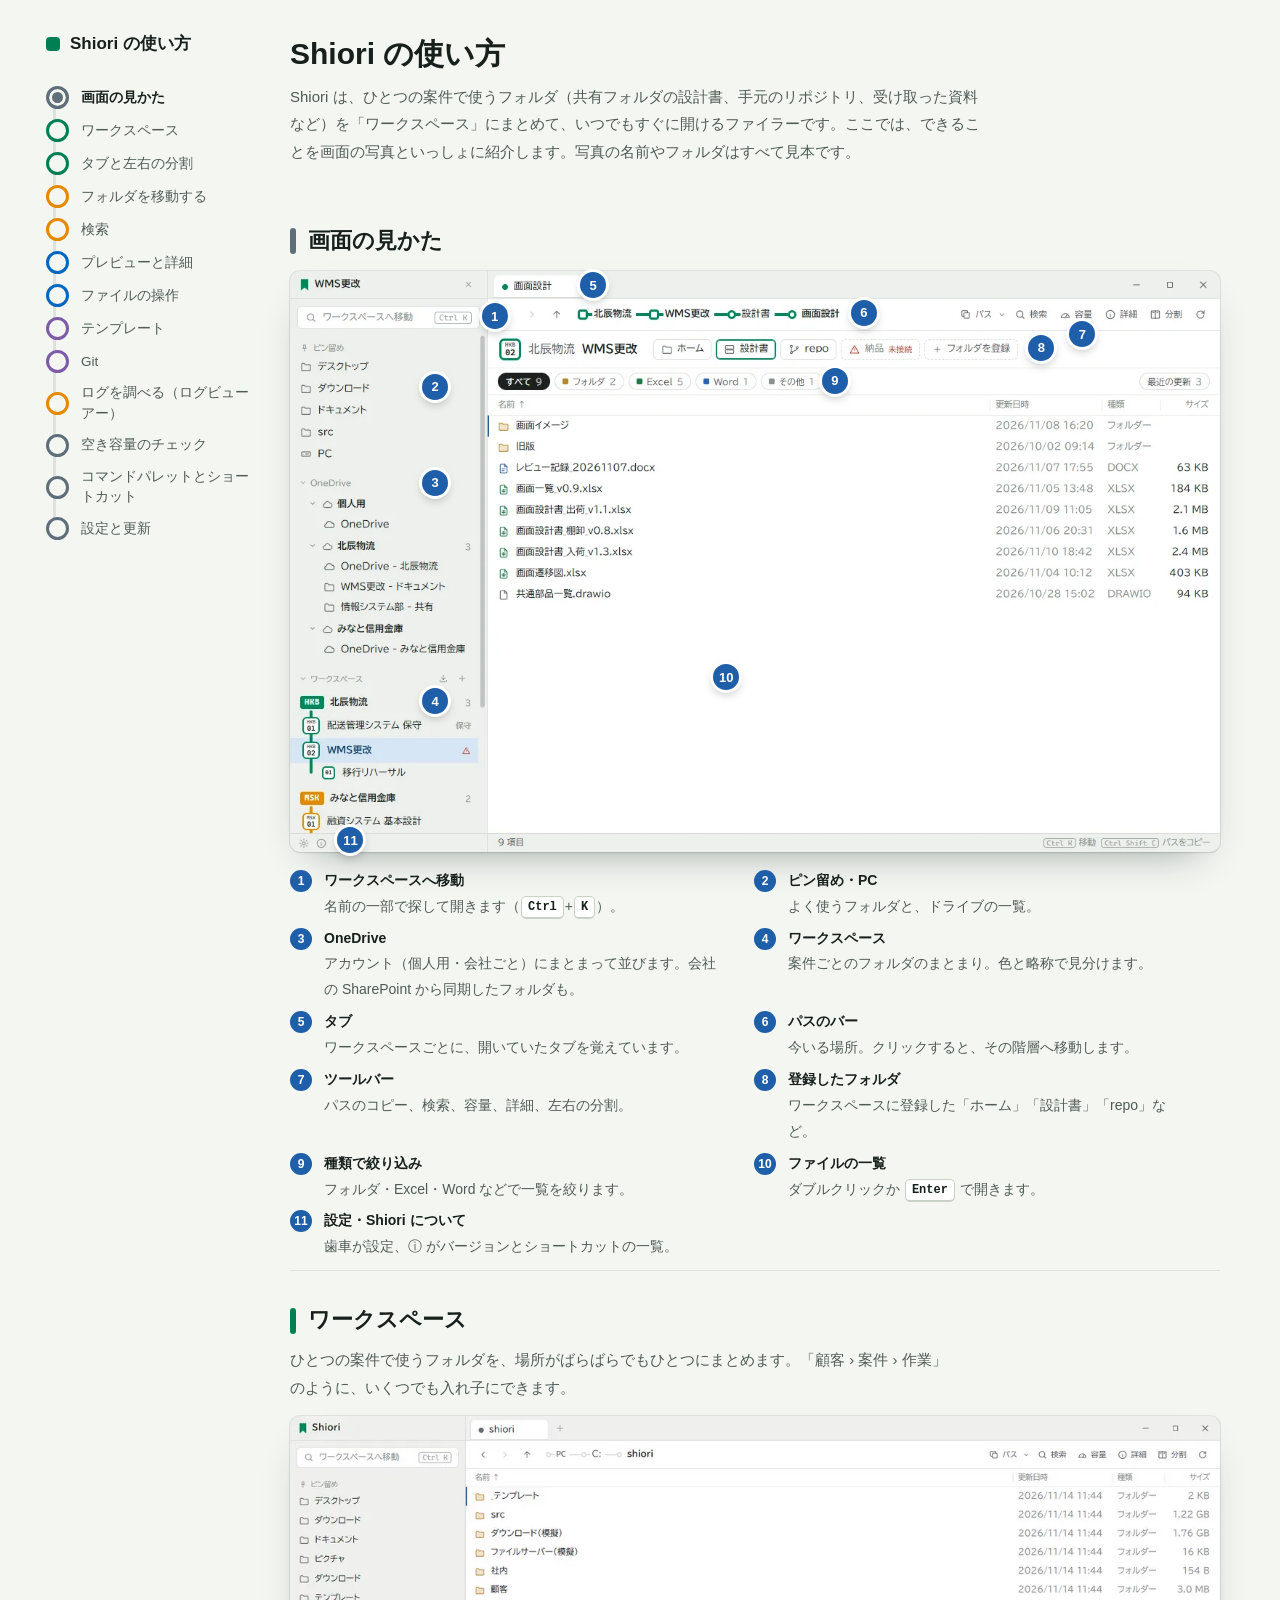
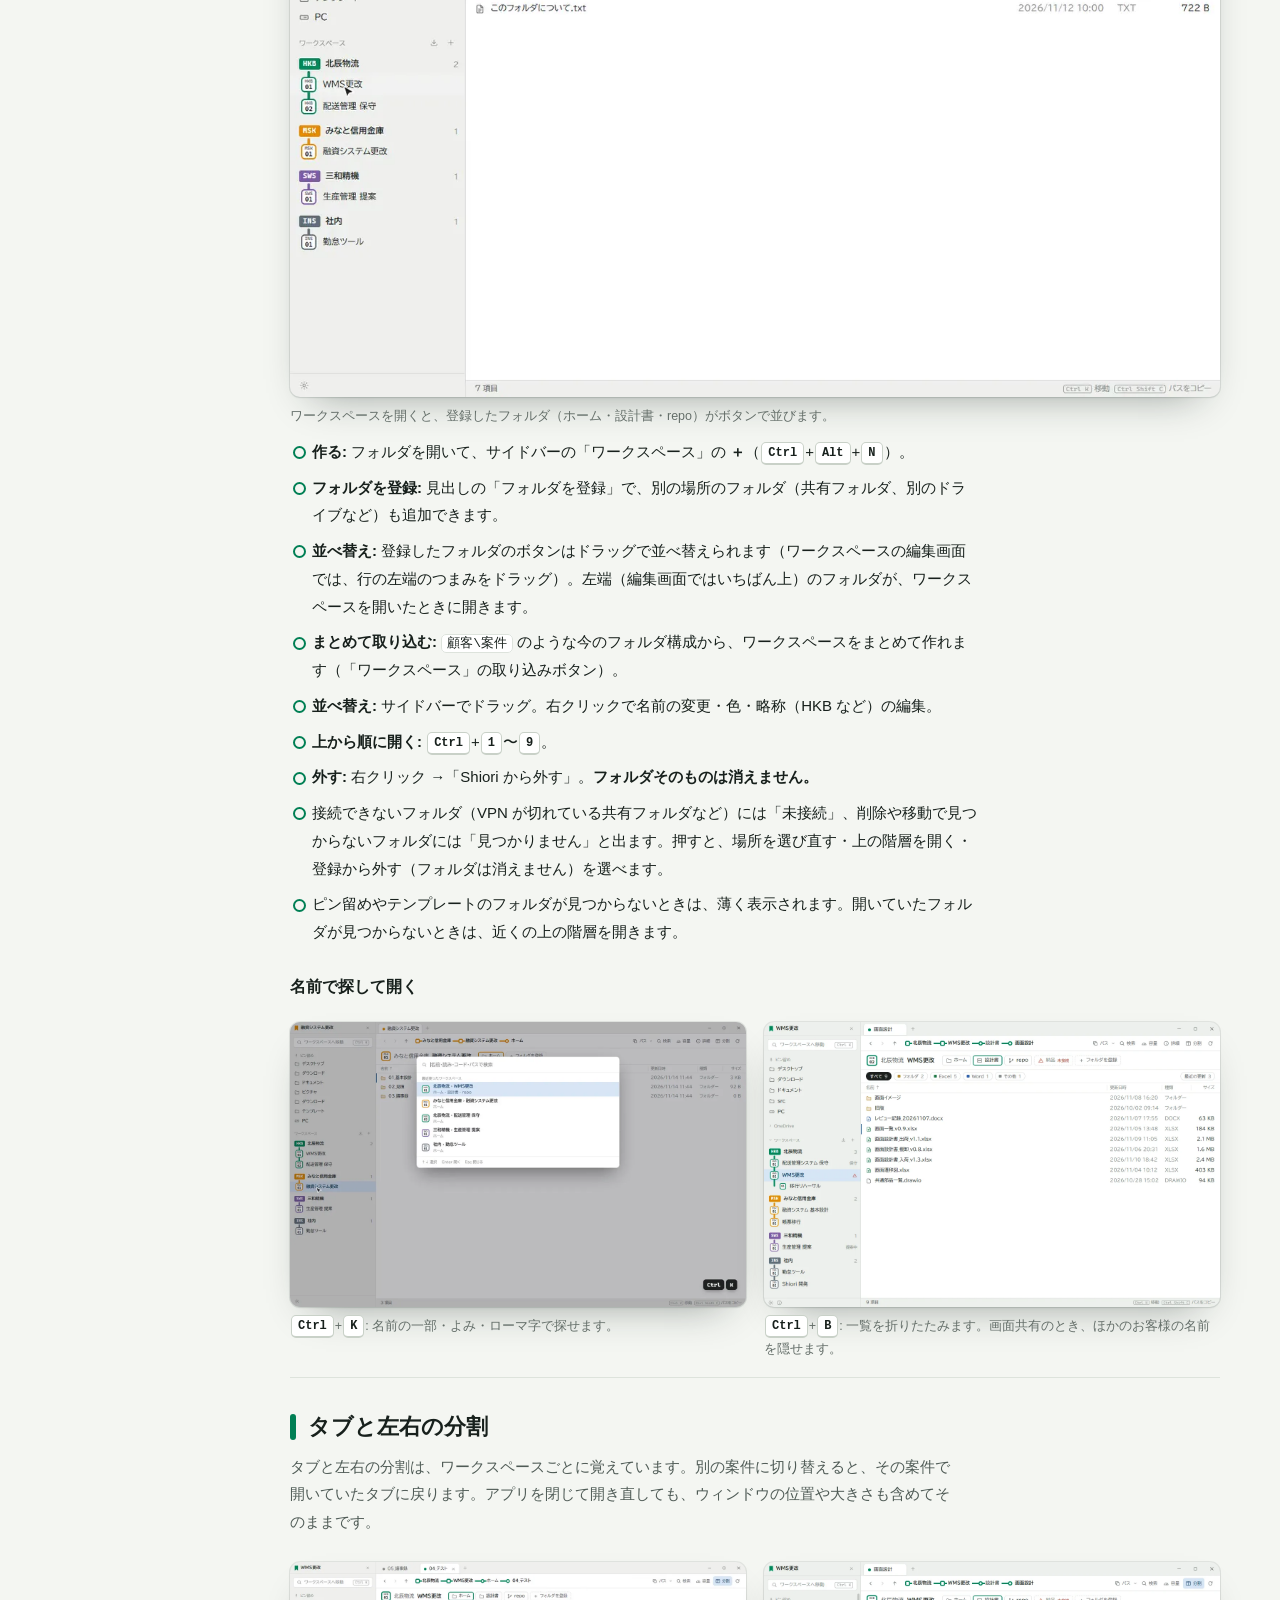
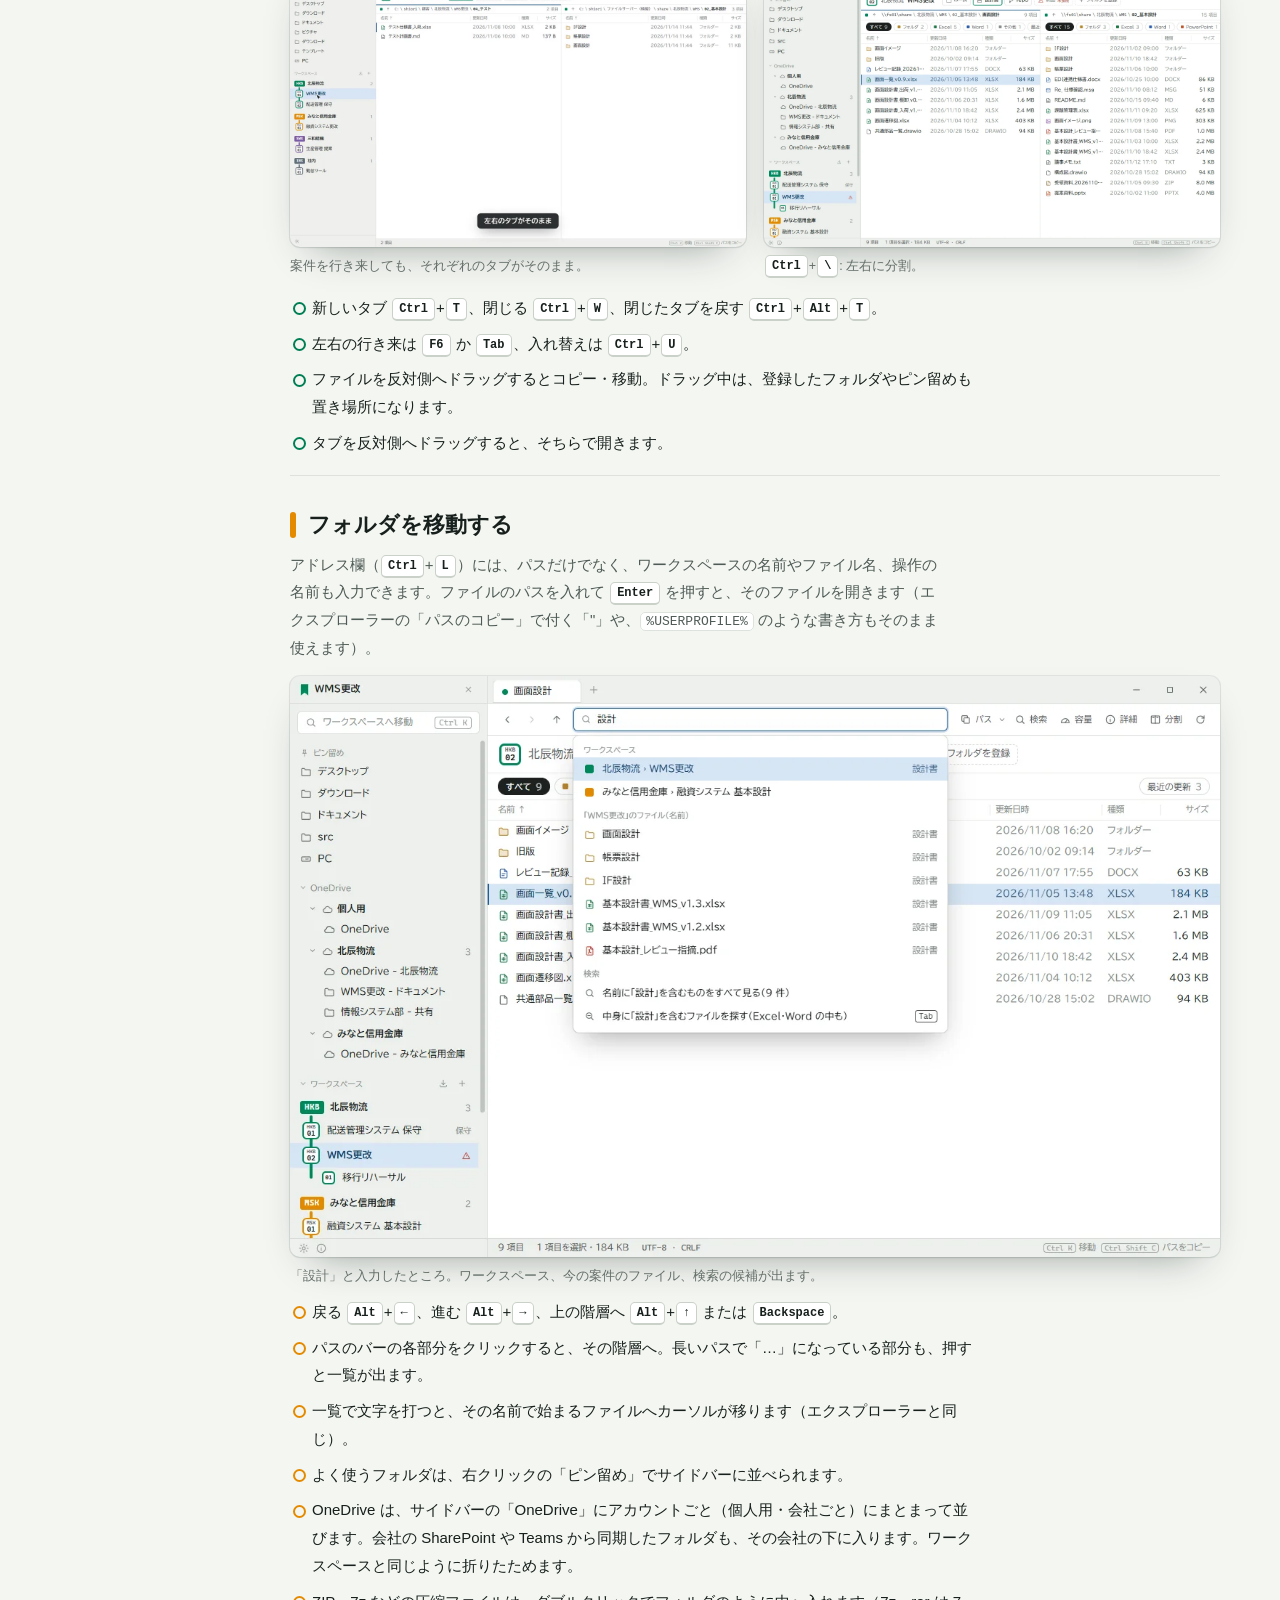
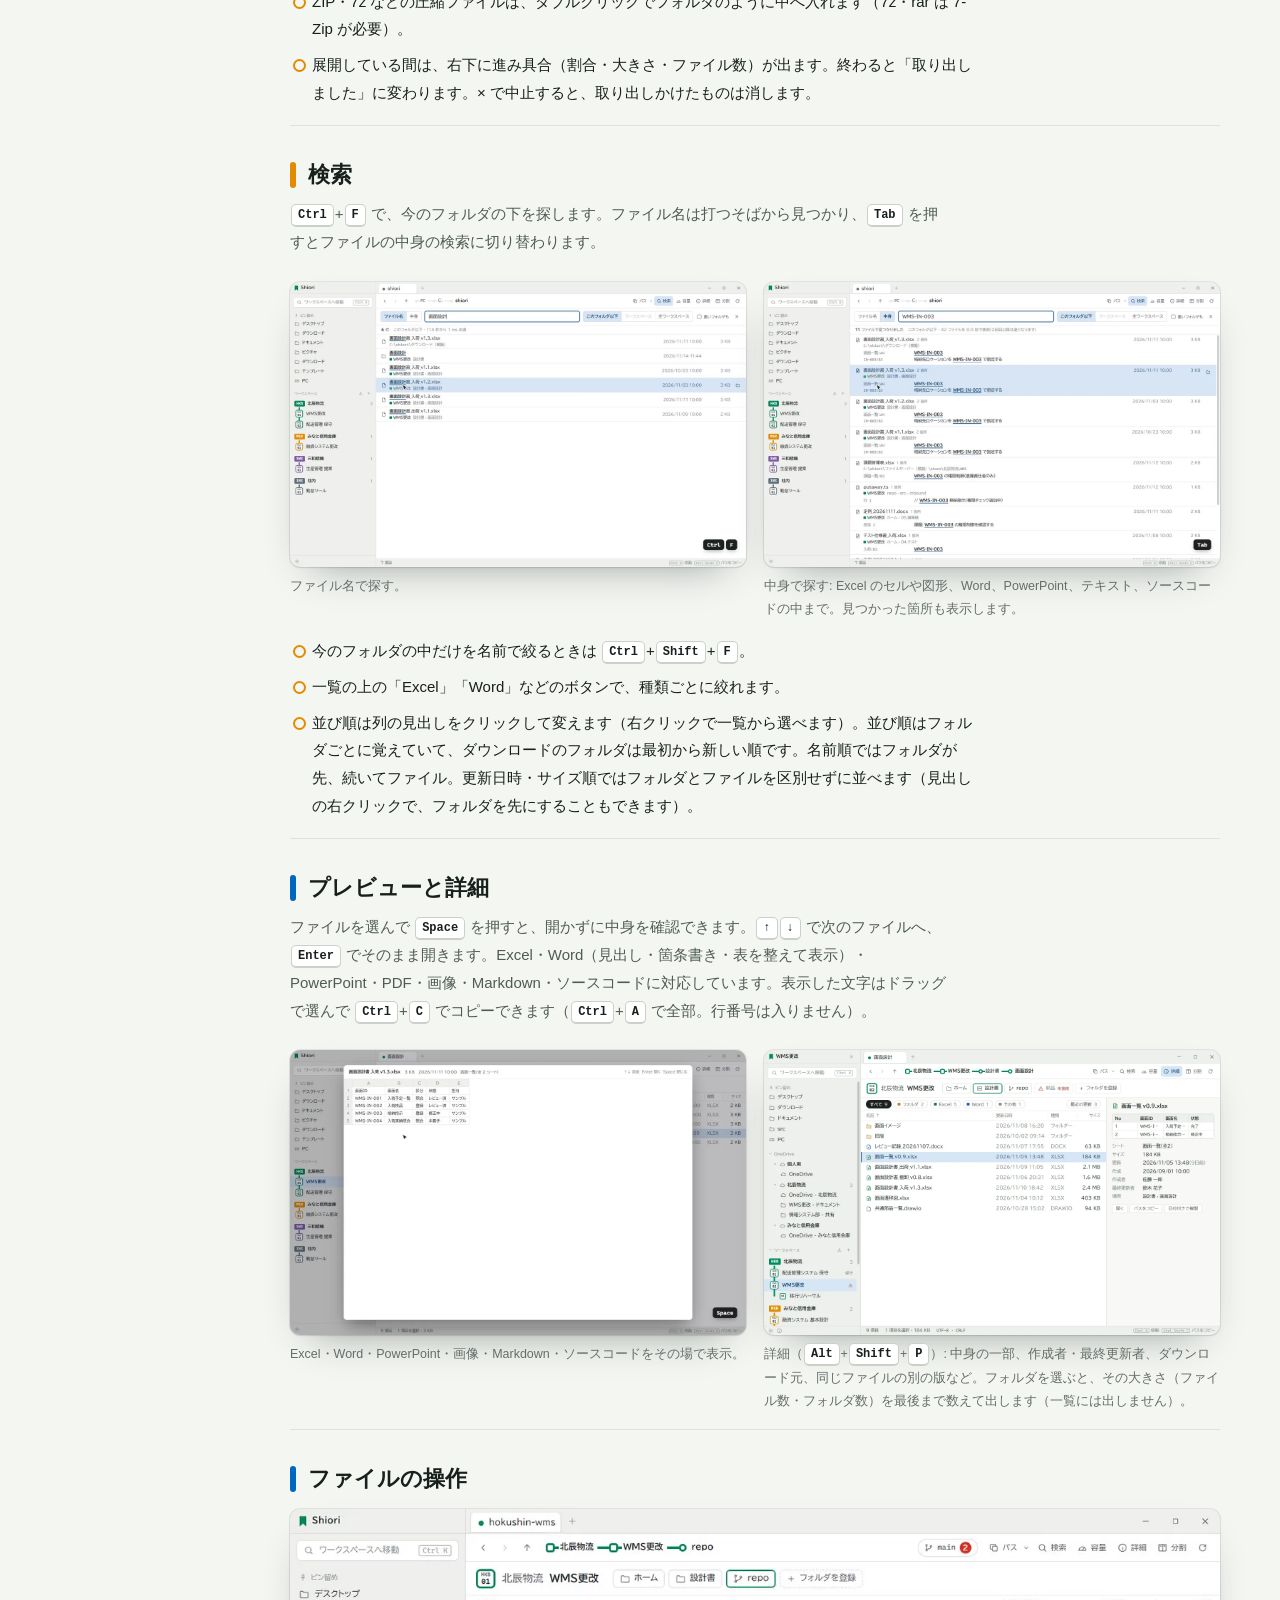
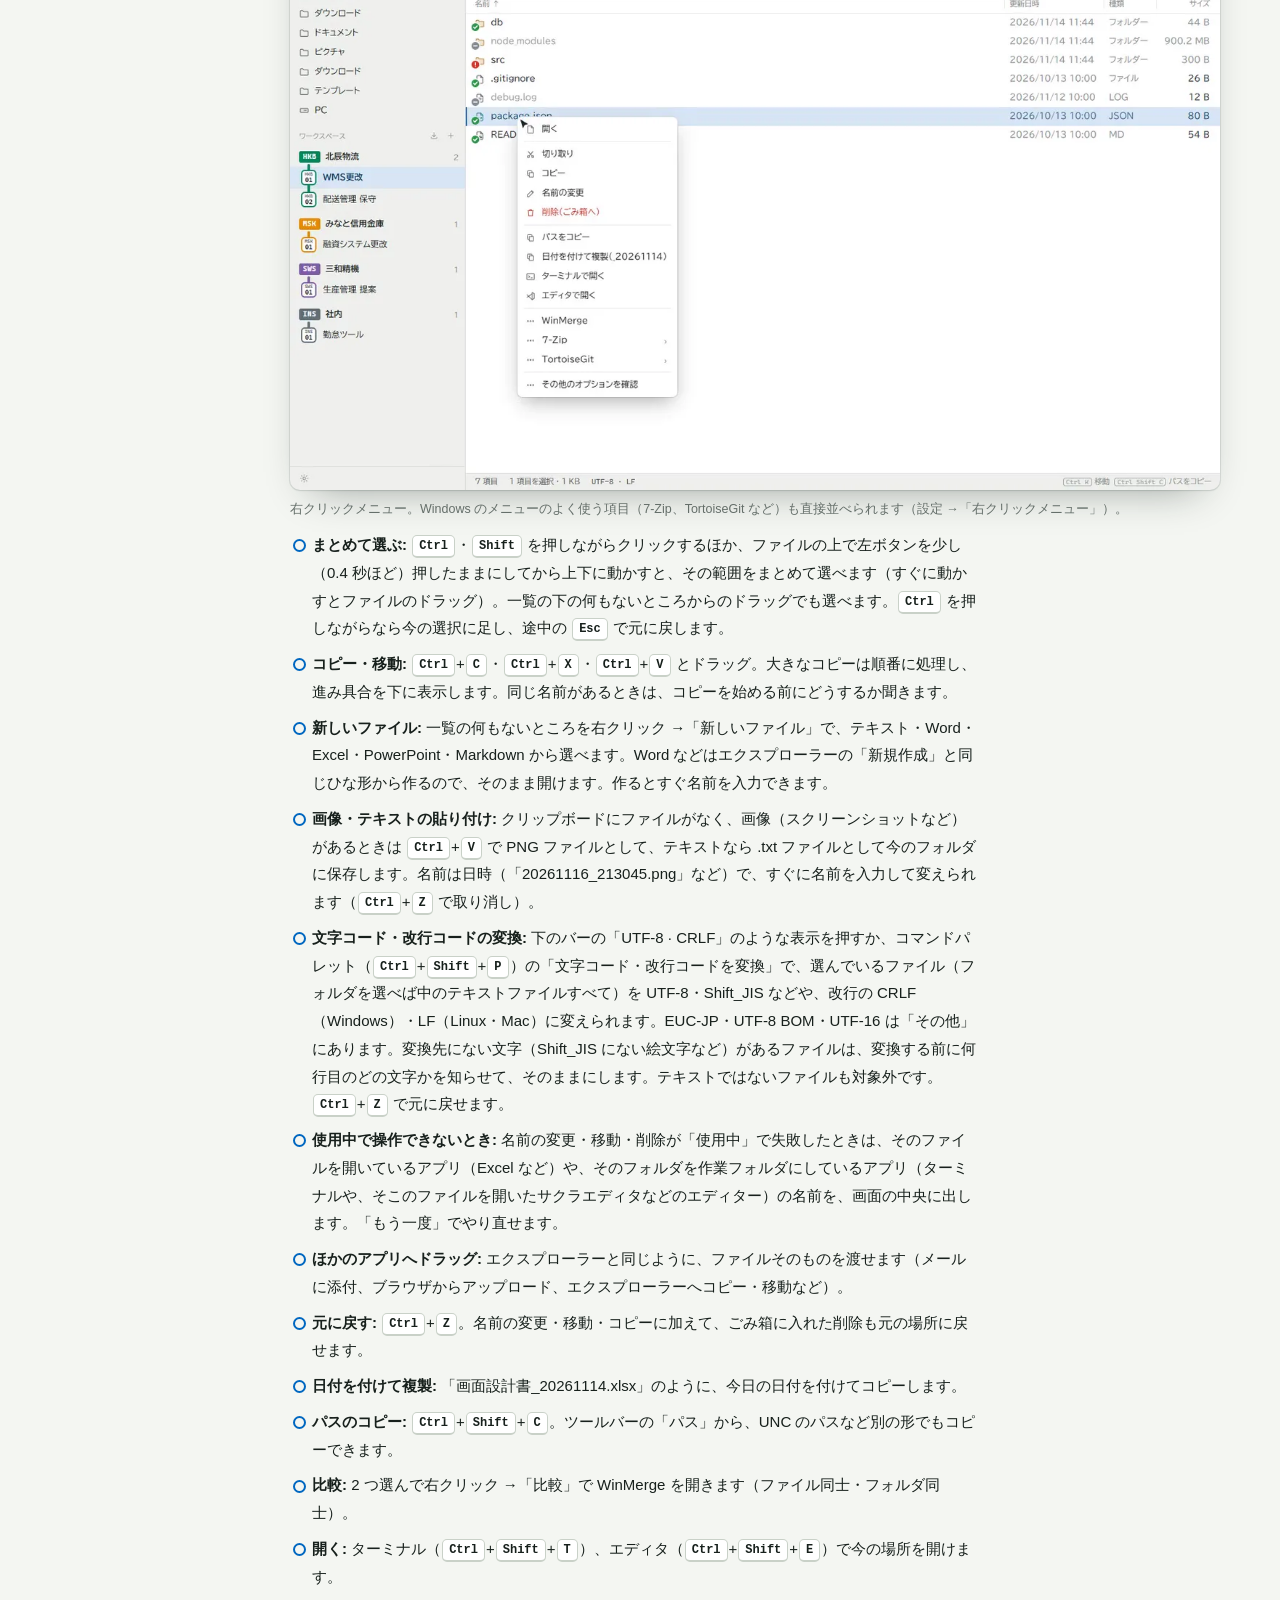
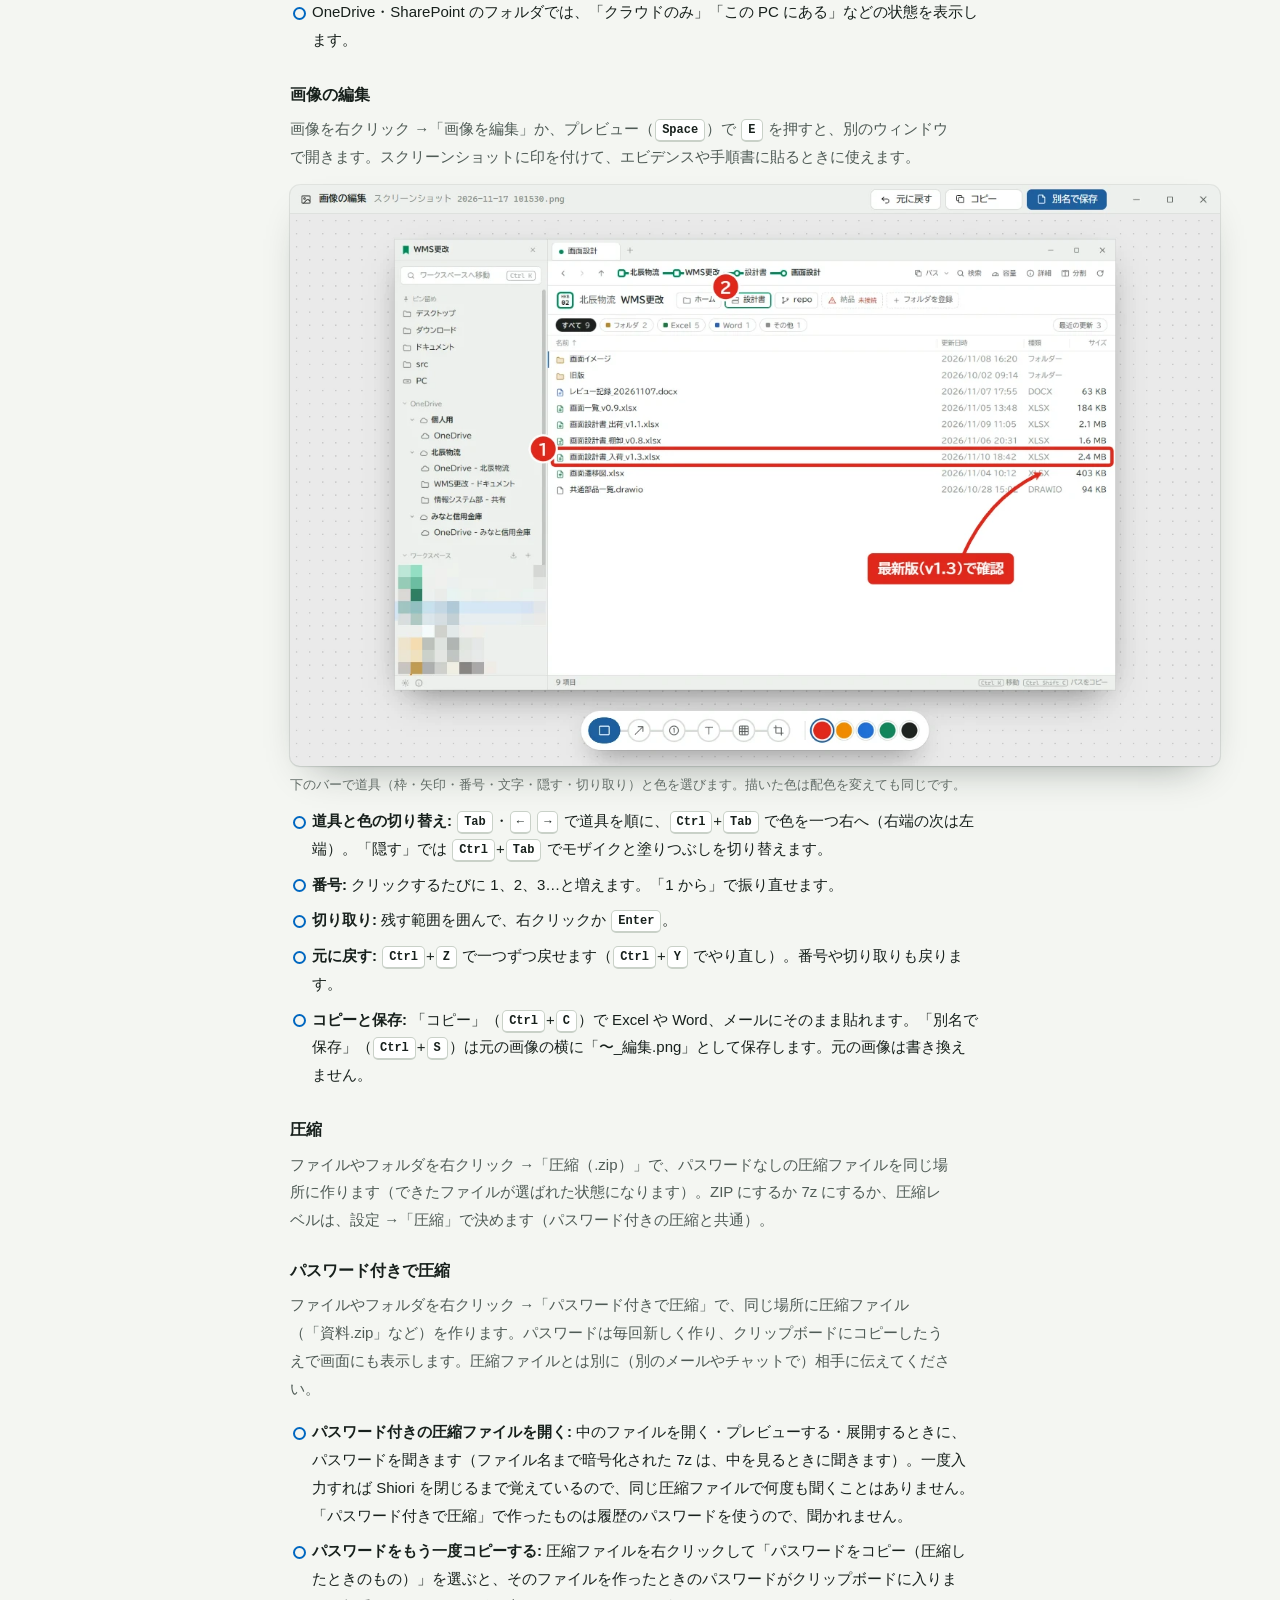
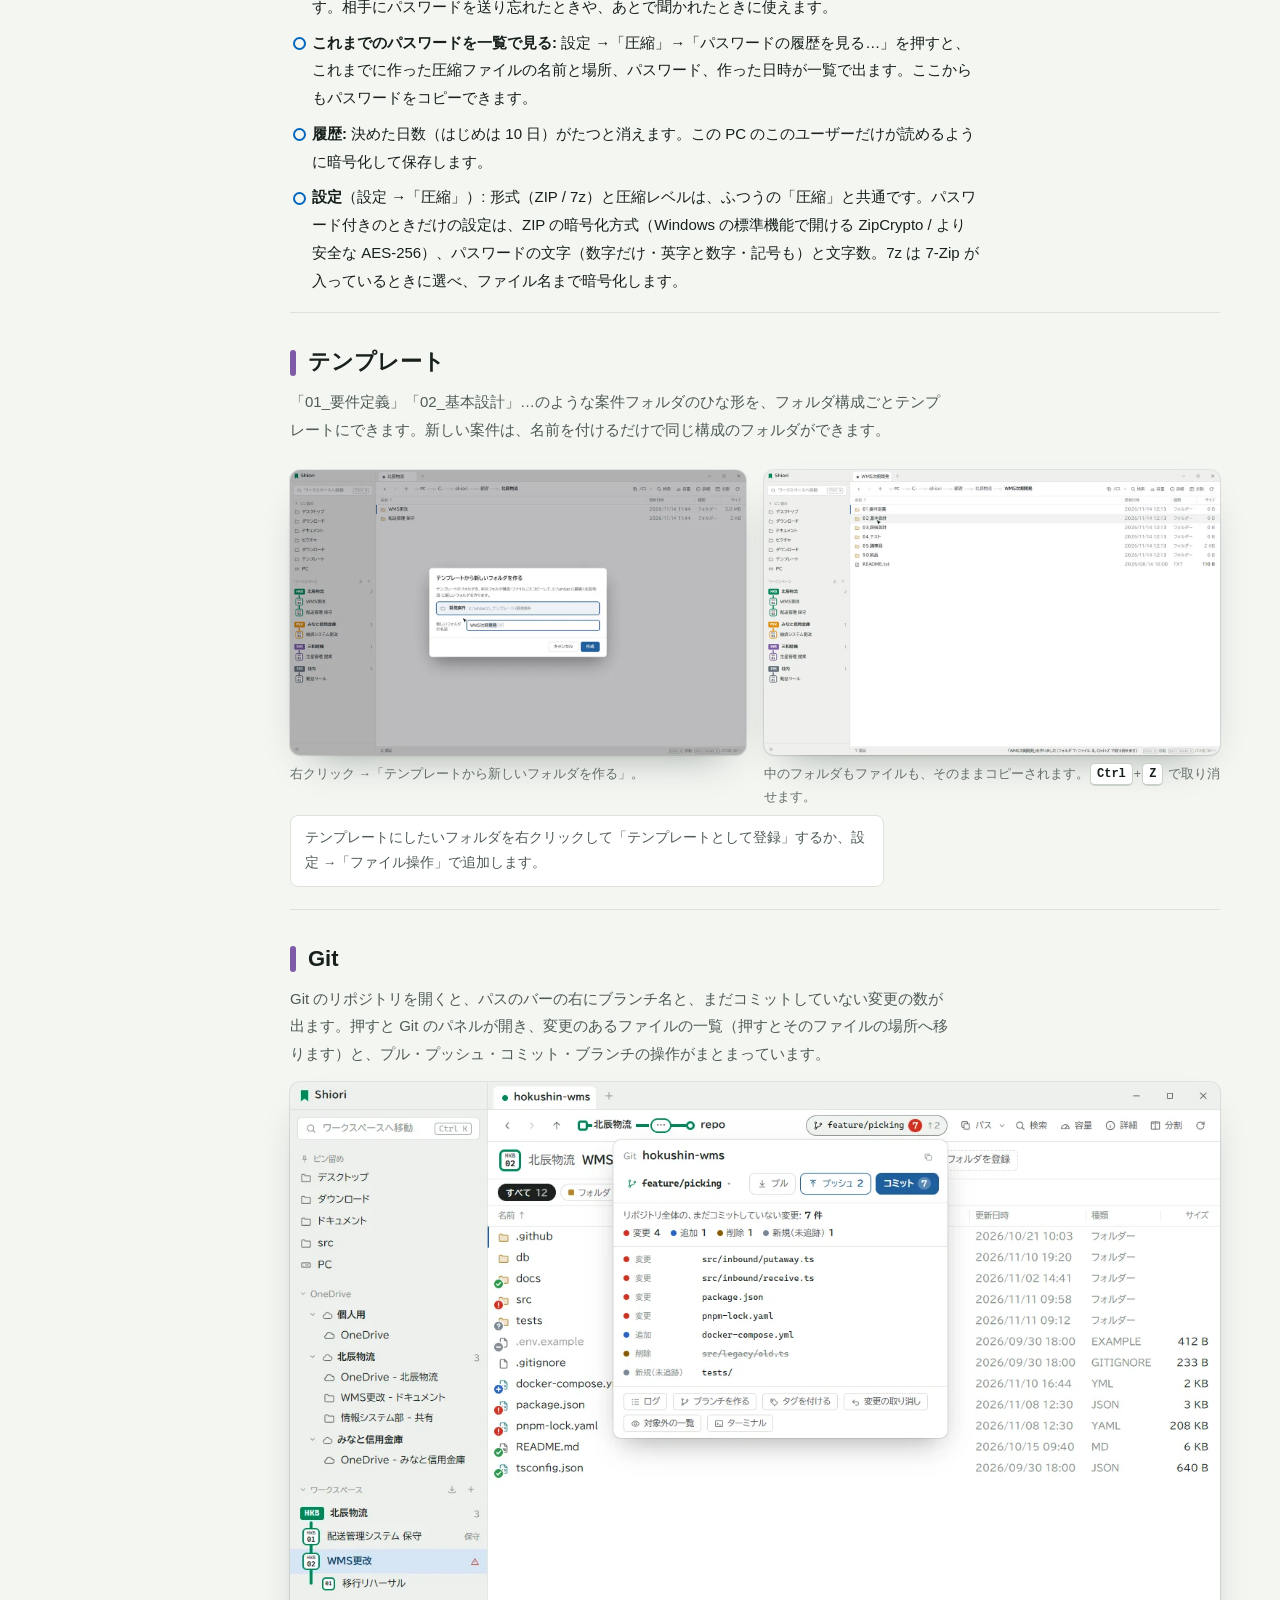
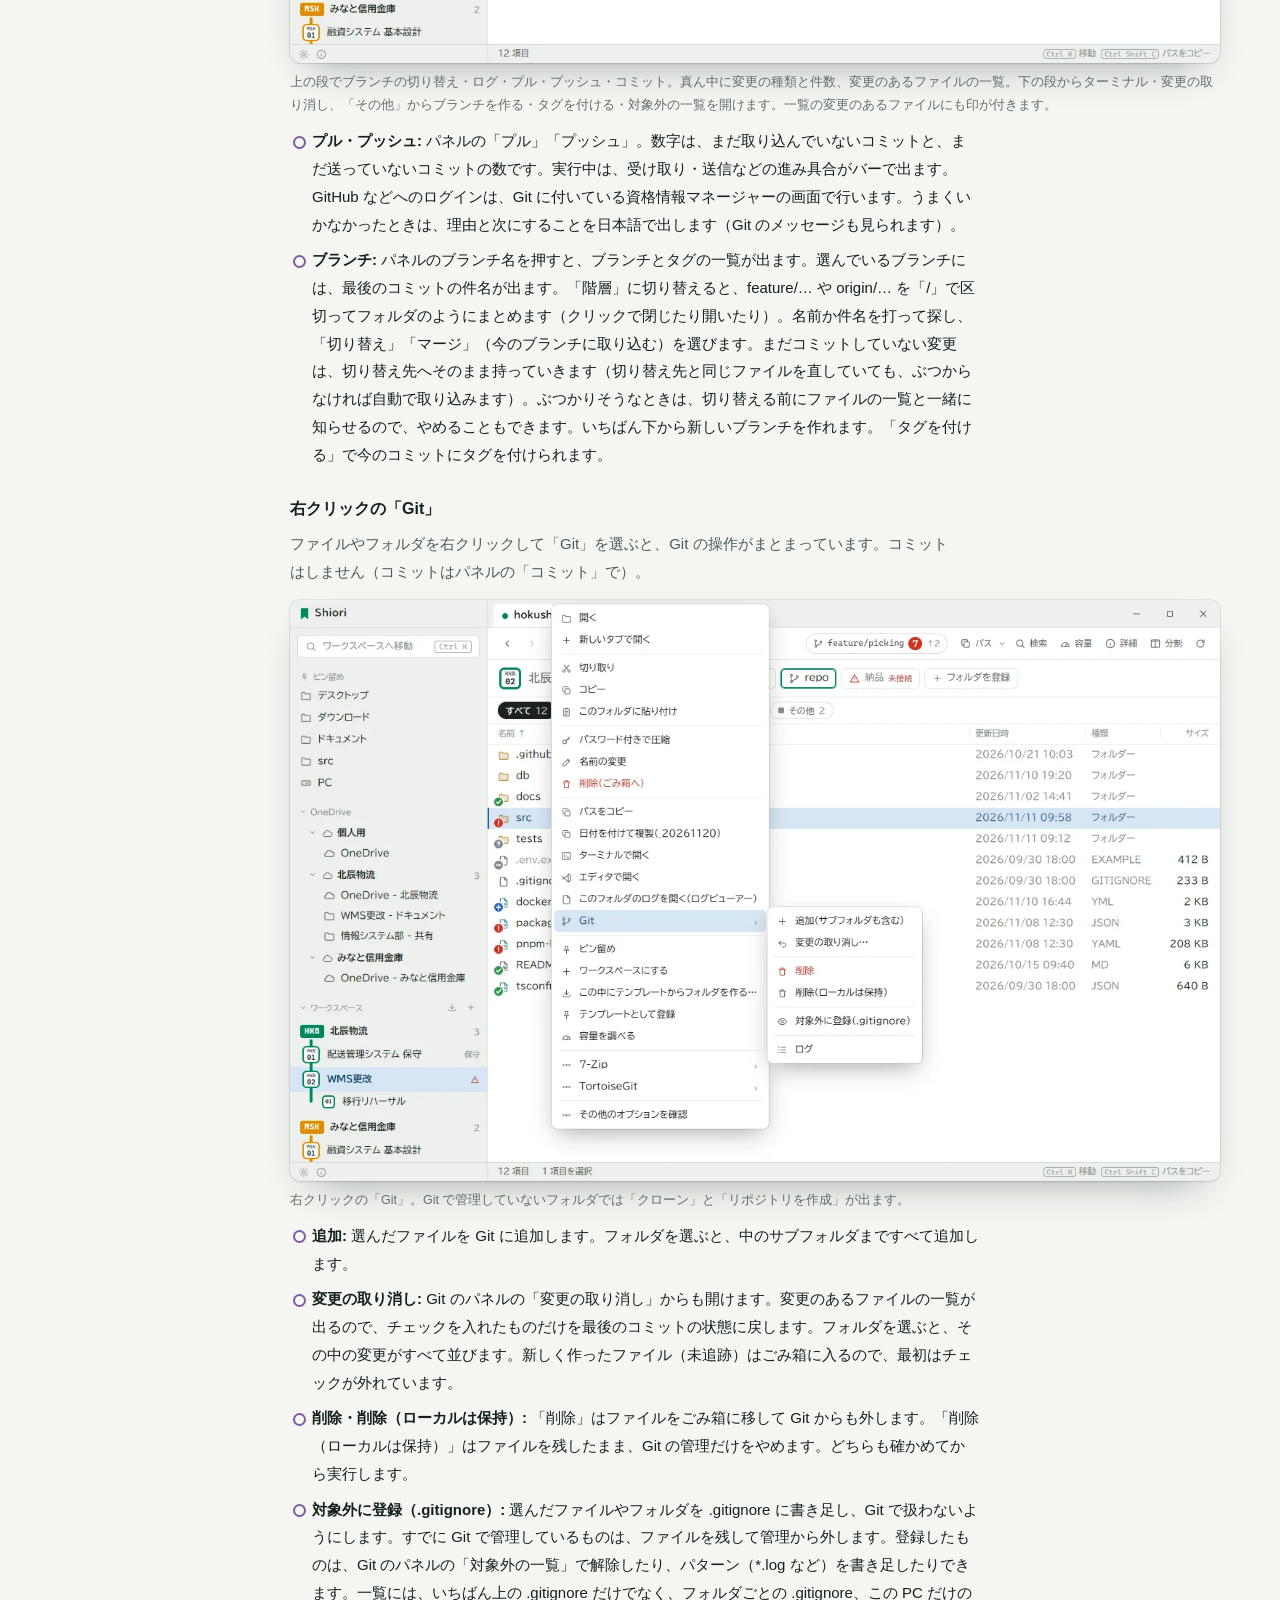
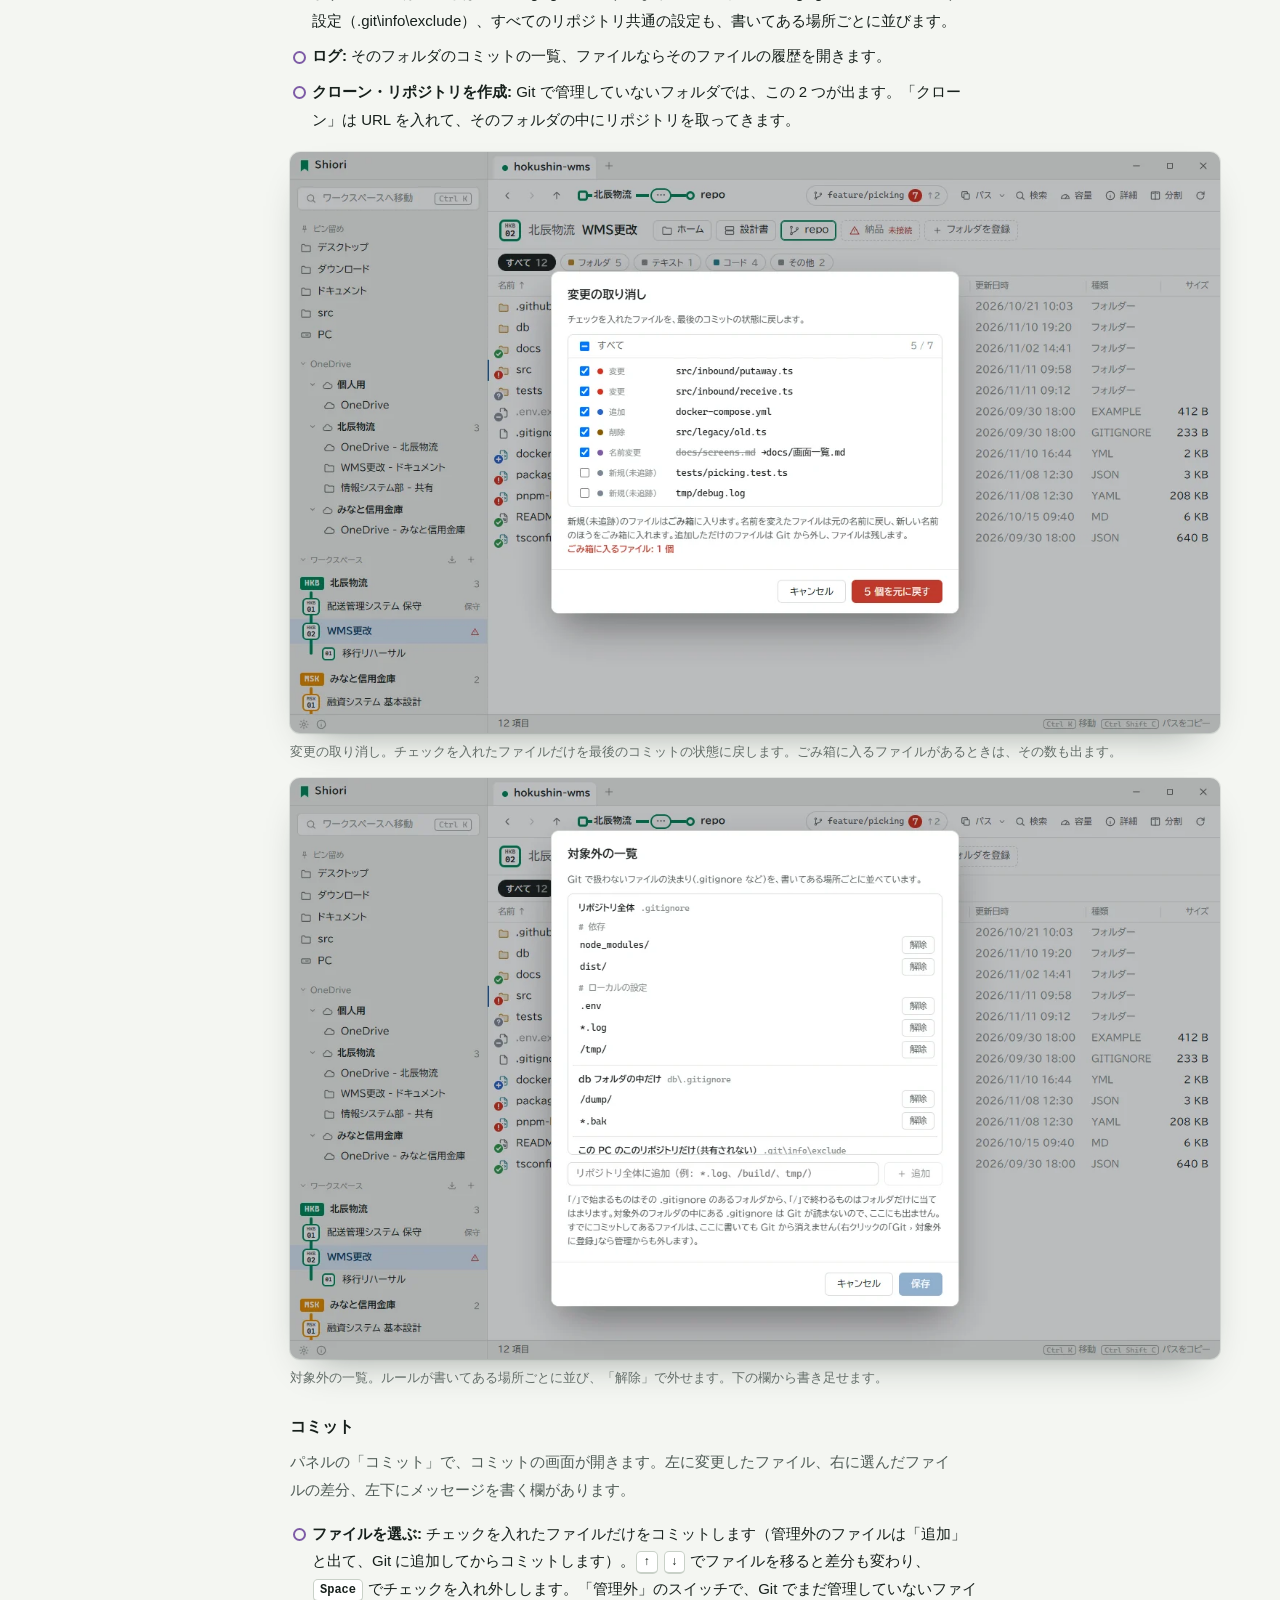
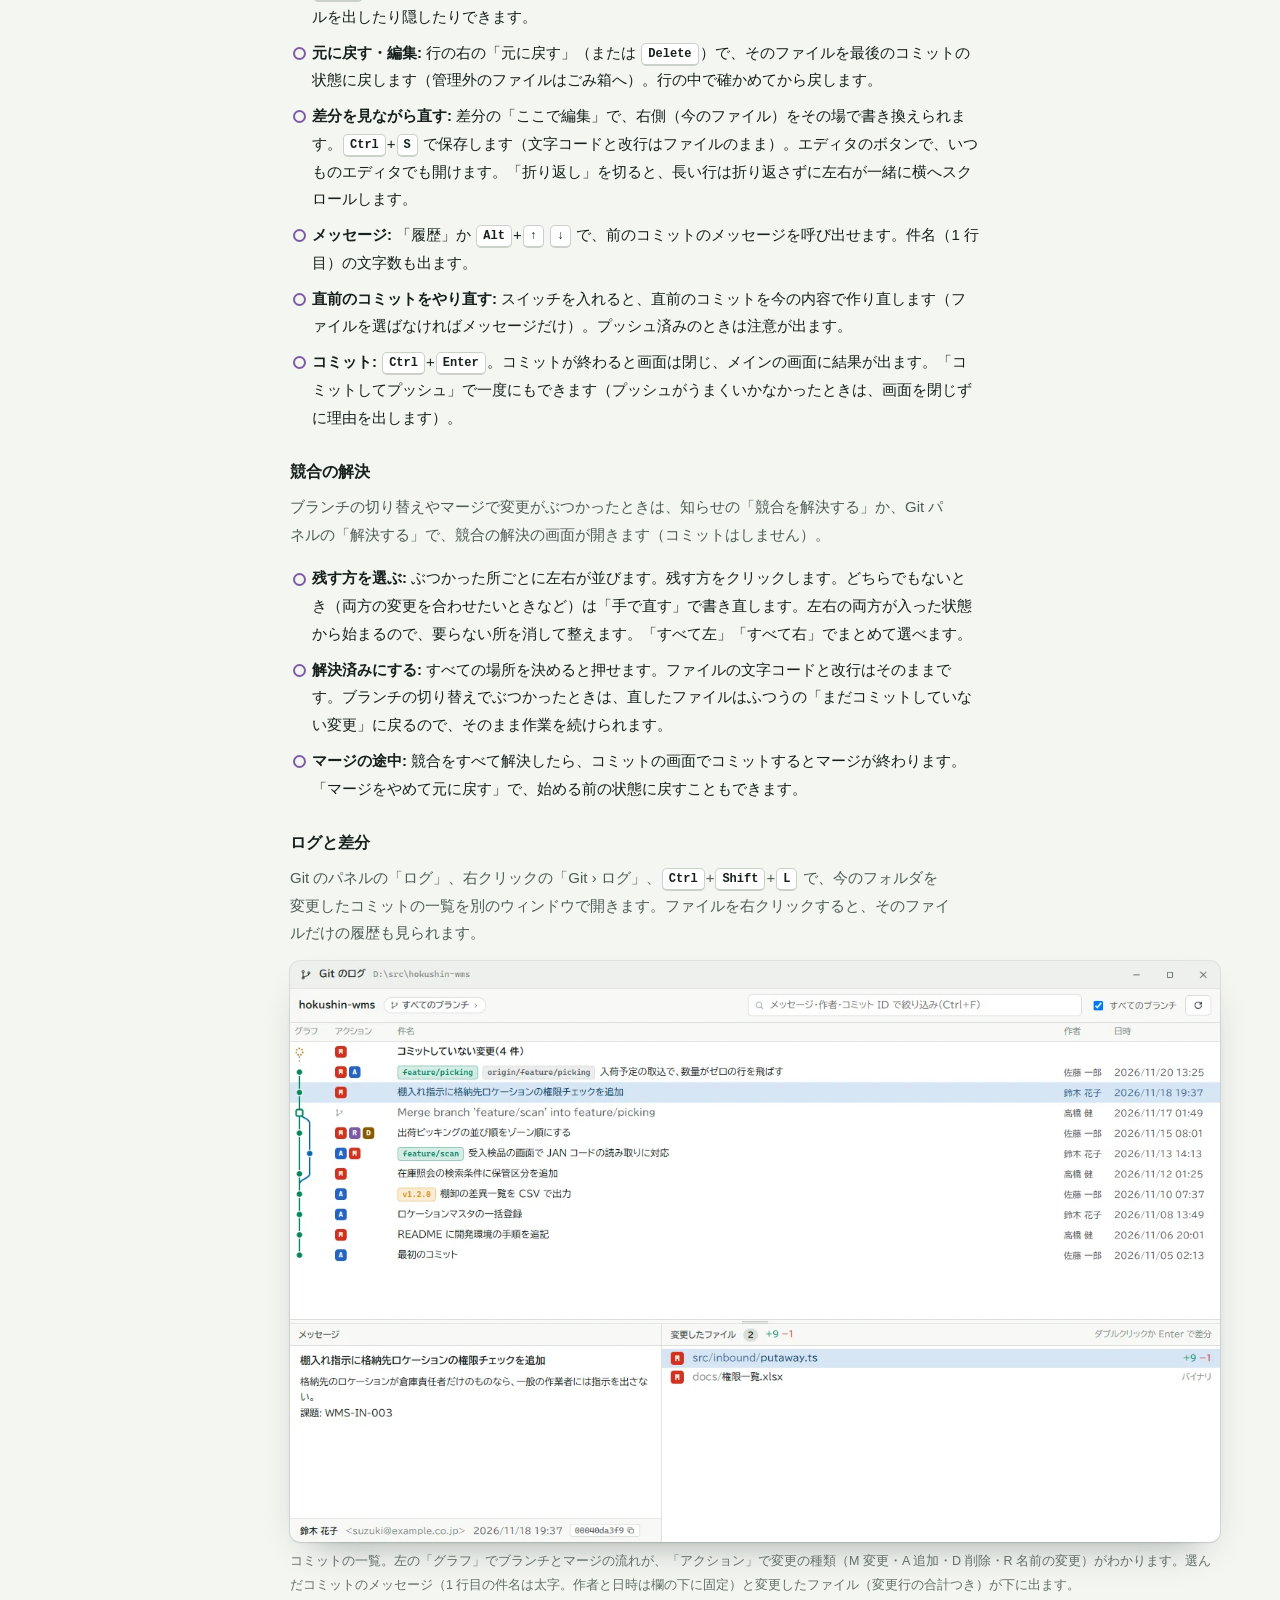
==== commit 30834737: "Shiori 0.3.1 を公開する" ====
--- a/guide/index.html
+++ b/guide/index.html
@@ -302,7 +302,7 @@
       <p>Git のリポジトリを開くと、パスのバーの右にブランチ名と、まだコミットしていない変更の数が出ます。押すと Git のパネルが開き、変更のあるファイルの一覧（押すとそのファイルの場所へ移ります）と、プル・プッシュ・コミット・ブランチの操作がまとまっています。</p>
       <figure>
         <img src="img/git.webp" alt="ブランチ名と変更の数のボタンを押して、変更のあるファイルの一覧が出ているところ" width="1280" height="800" loading="lazy">
-        <figcaption>上の段でブランチの切り替え・プル・プッシュ・コミット。真ん中に変更の種類と件数、変更のあるファイルの一覧。下の段から、ログ・ブランチを作る・タグを付ける・変更の取り消し・対象外の一覧・ターミナルを開けます。一覧の変更のあるファイルにも印が付きます。</figcaption>
+        <figcaption>上の段でブランチの切り替え・ログ・プル・プッシュ・コミット。真ん中に変更の種類と件数、変更のあるファイルの一覧。下の段からターミナル・変更の取り消し、「その他」からブランチを作る・タグを付ける・対象外の一覧を開けます。一覧の変更のあるファイルにも印が付きます。</figcaption>
       </figure>
       <ul class="do">
         <li><b>プル・プッシュ:</b> パネルの「プル」「プッシュ」。数字は、まだ取り込んでいないコミットと、まだ送っていないコミットの数です。実行中は、受け取り・送信などの進み具合がバーで出ます。GitHub などへのログインは、Git に付いている資格情報マネージャーの画面で行います。うまくいかなかったときは、理由と次にすることを日本語で出します（Git のメッセージも見られます）。</li>
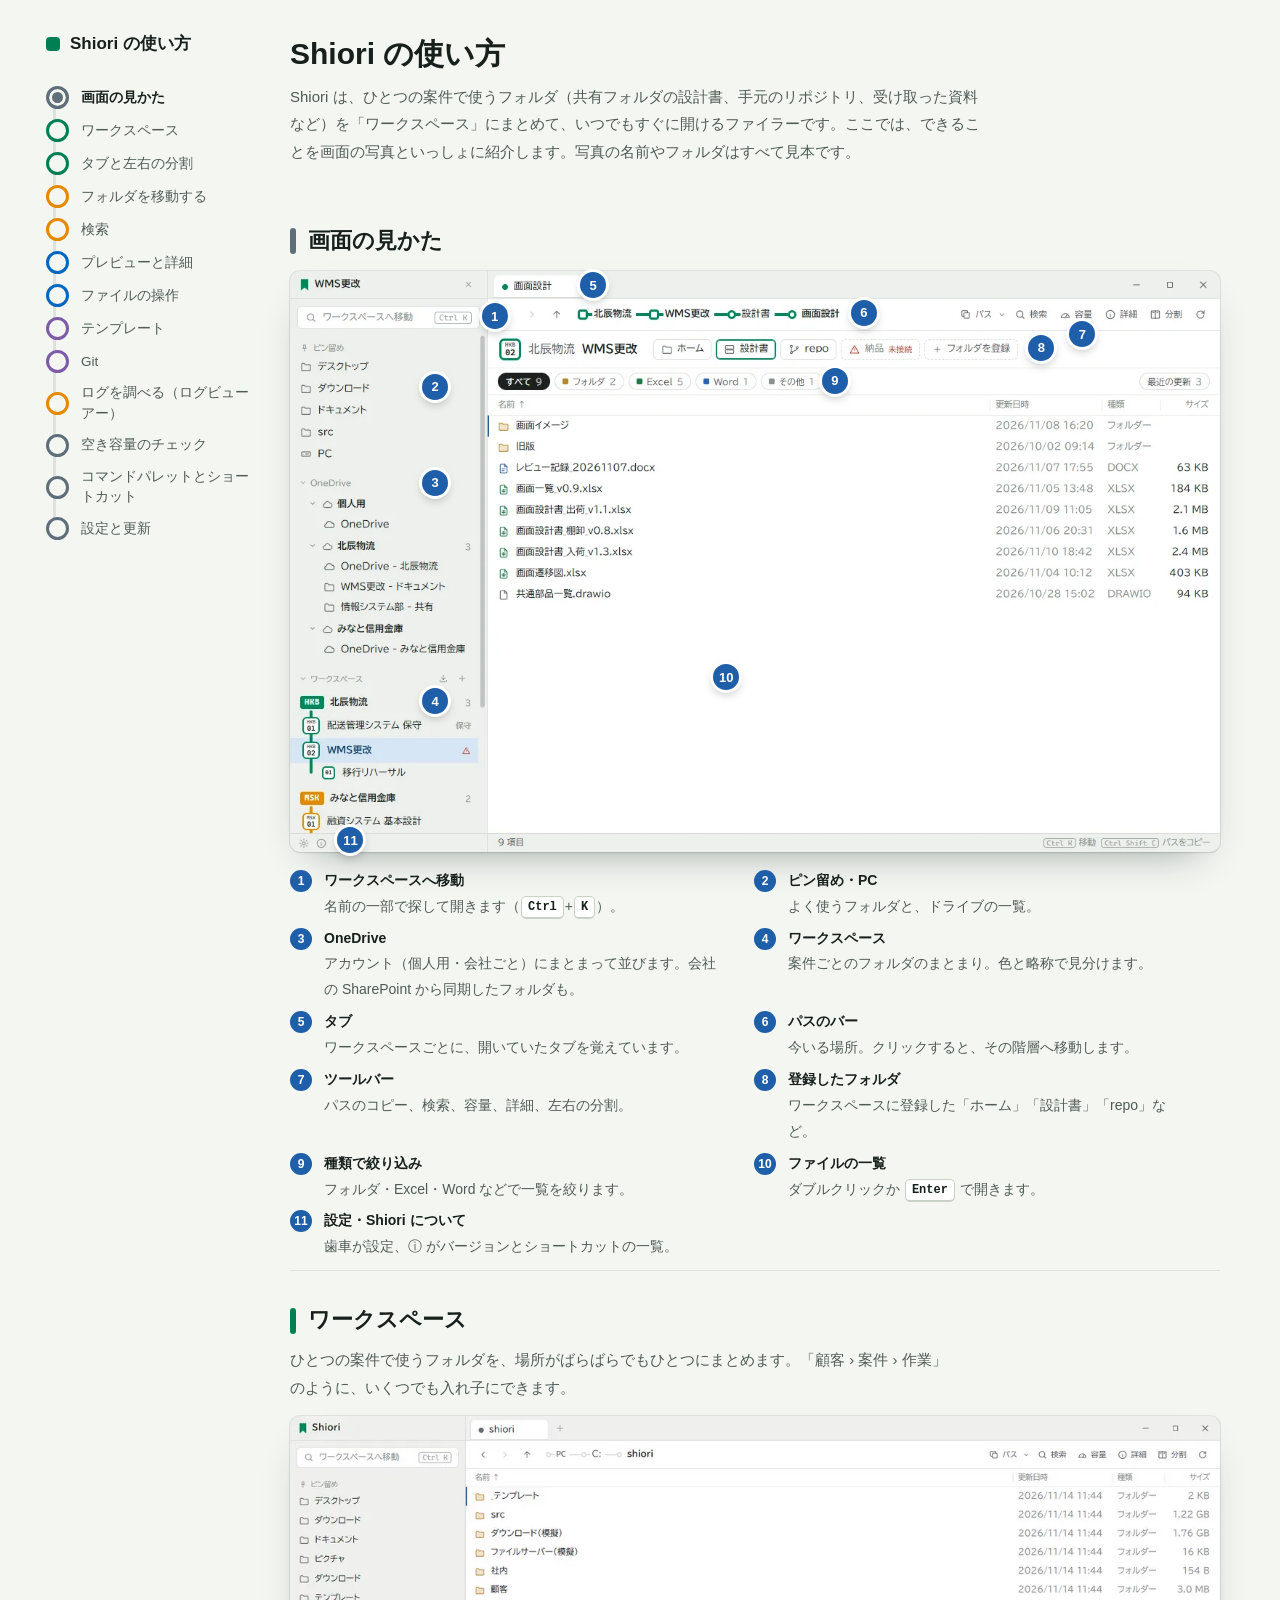
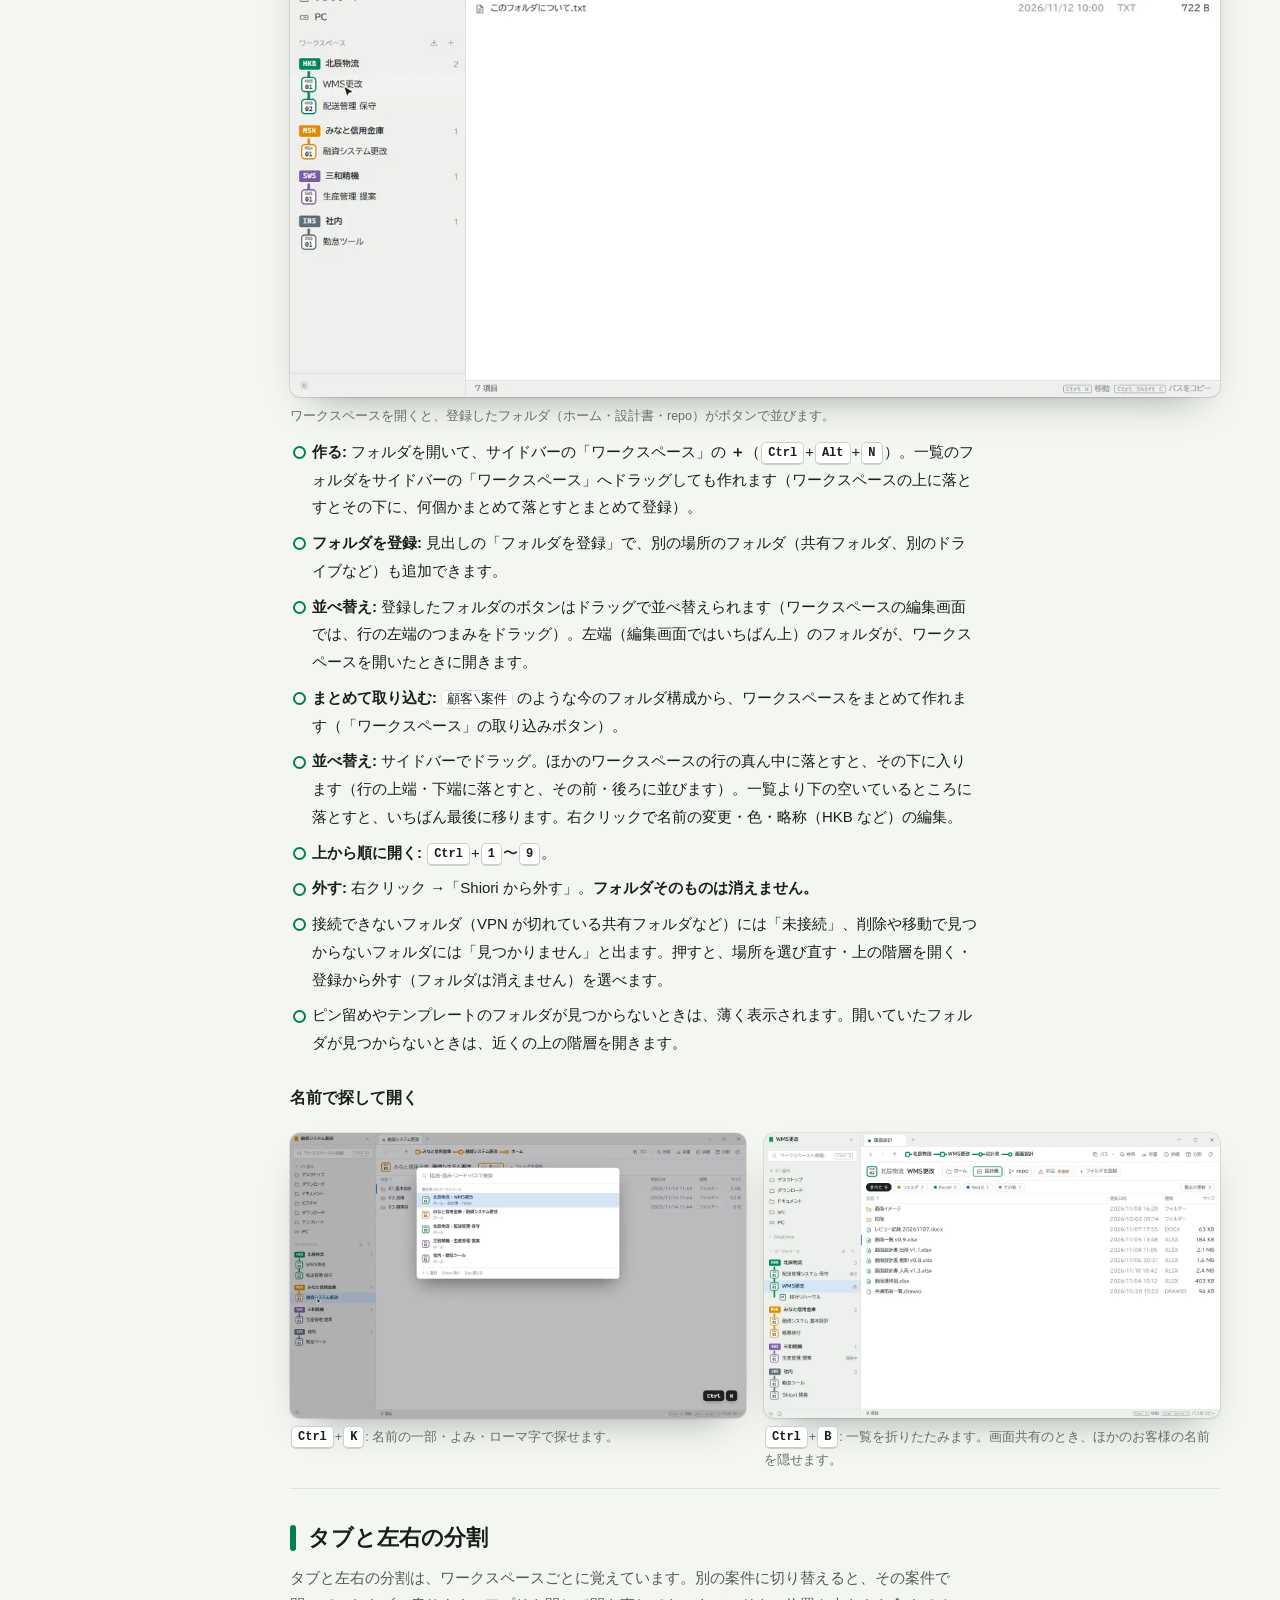
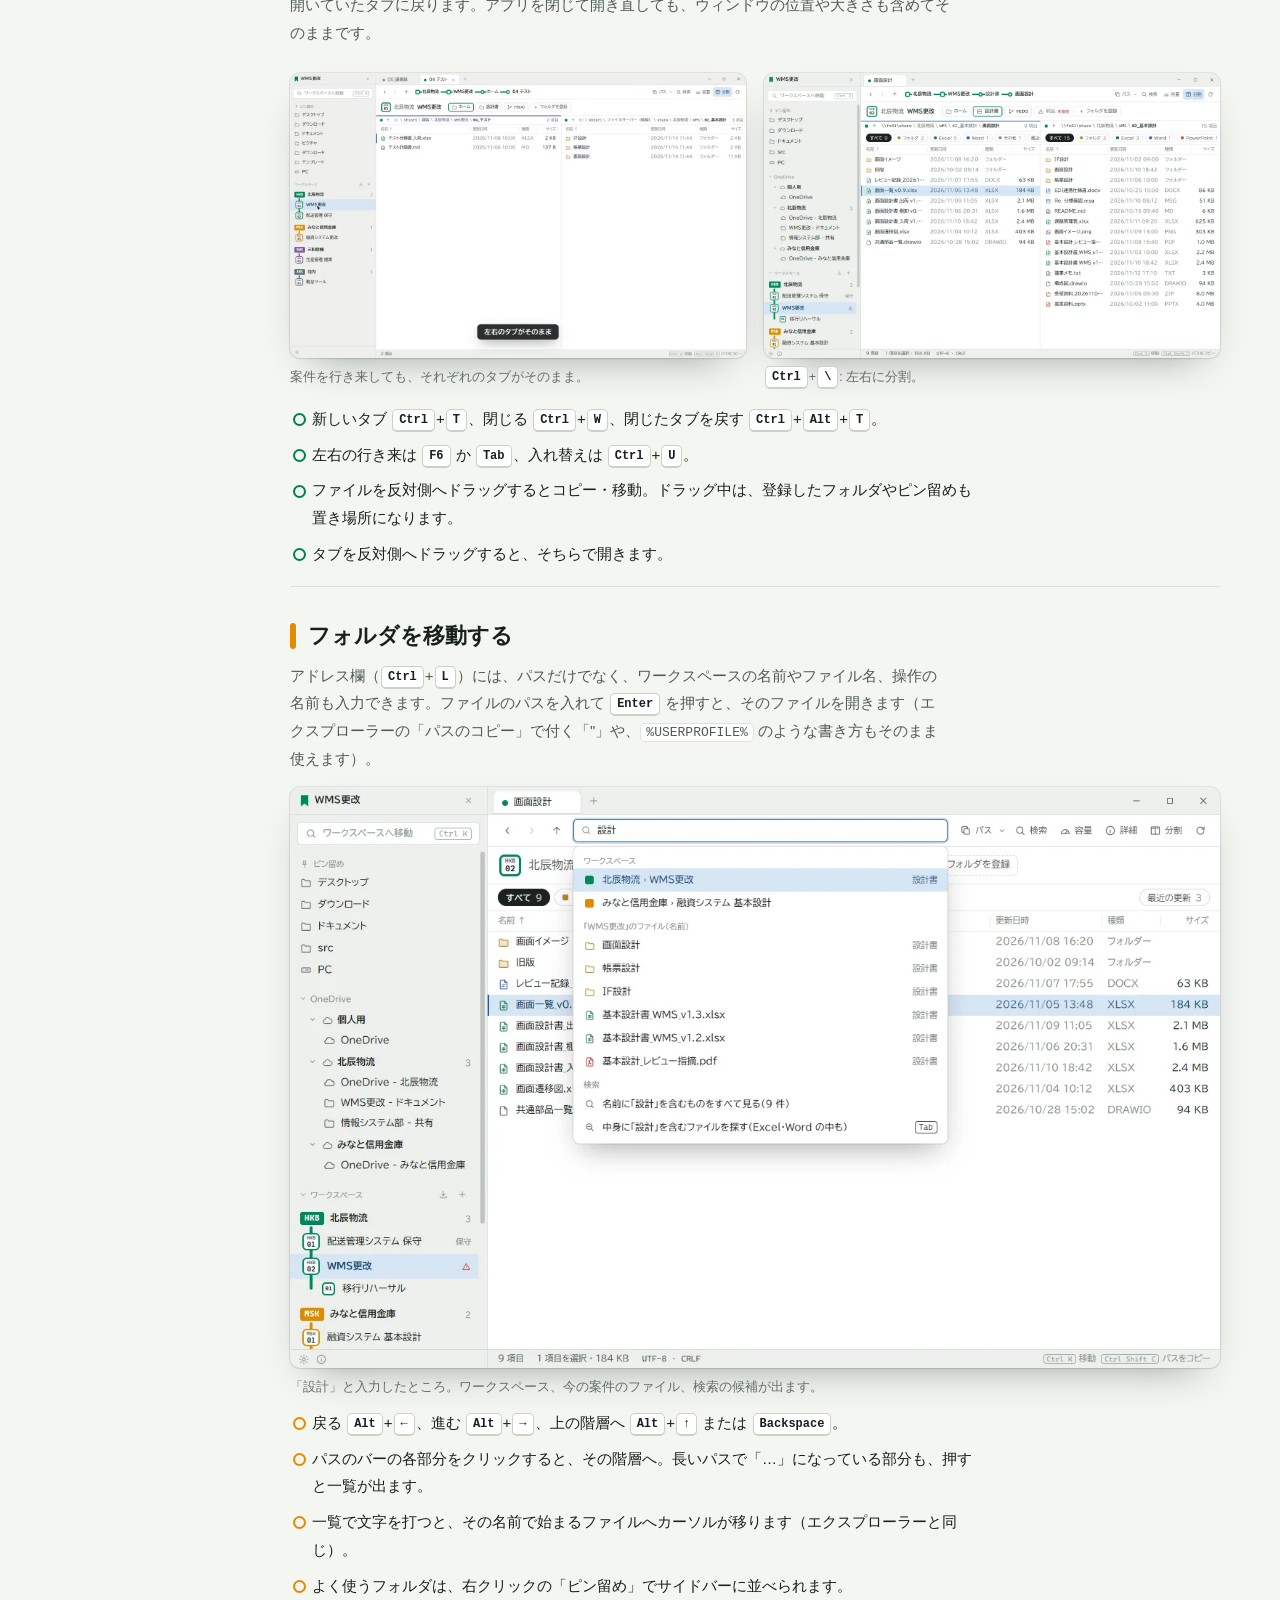
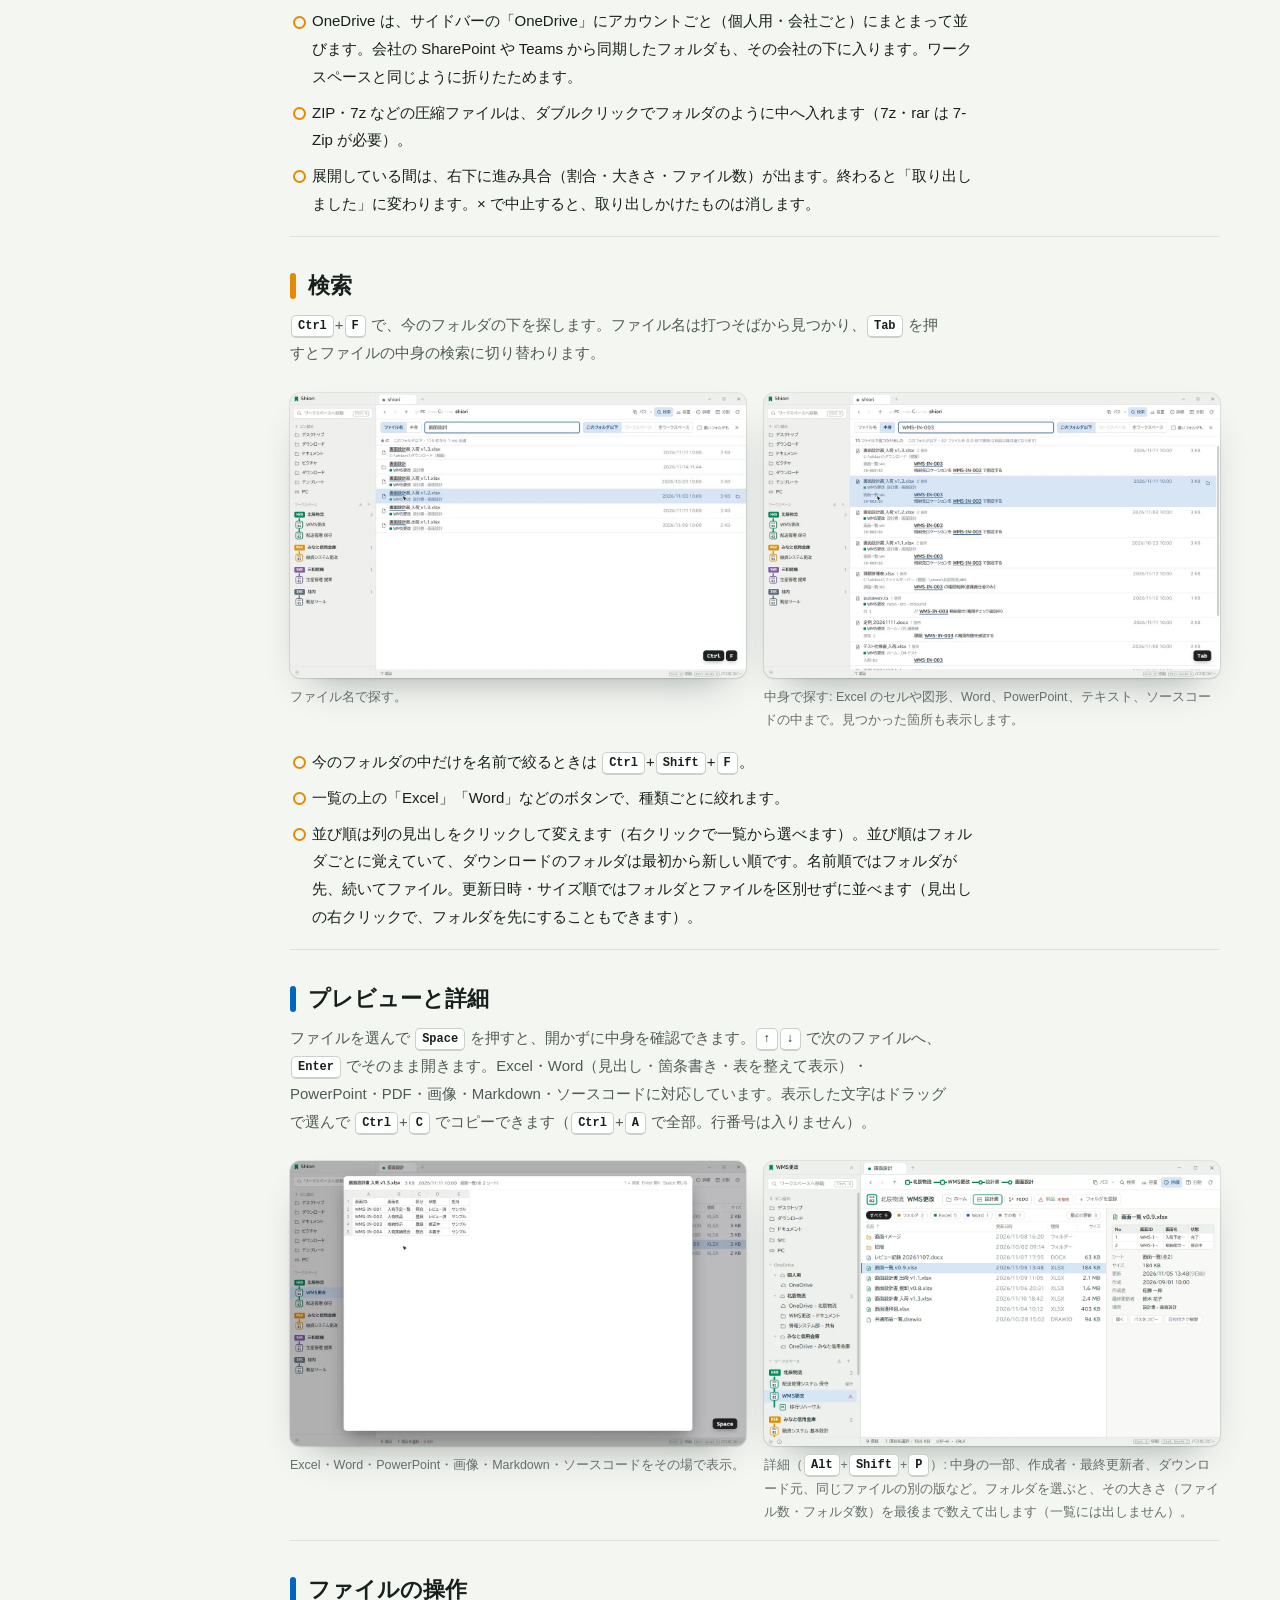
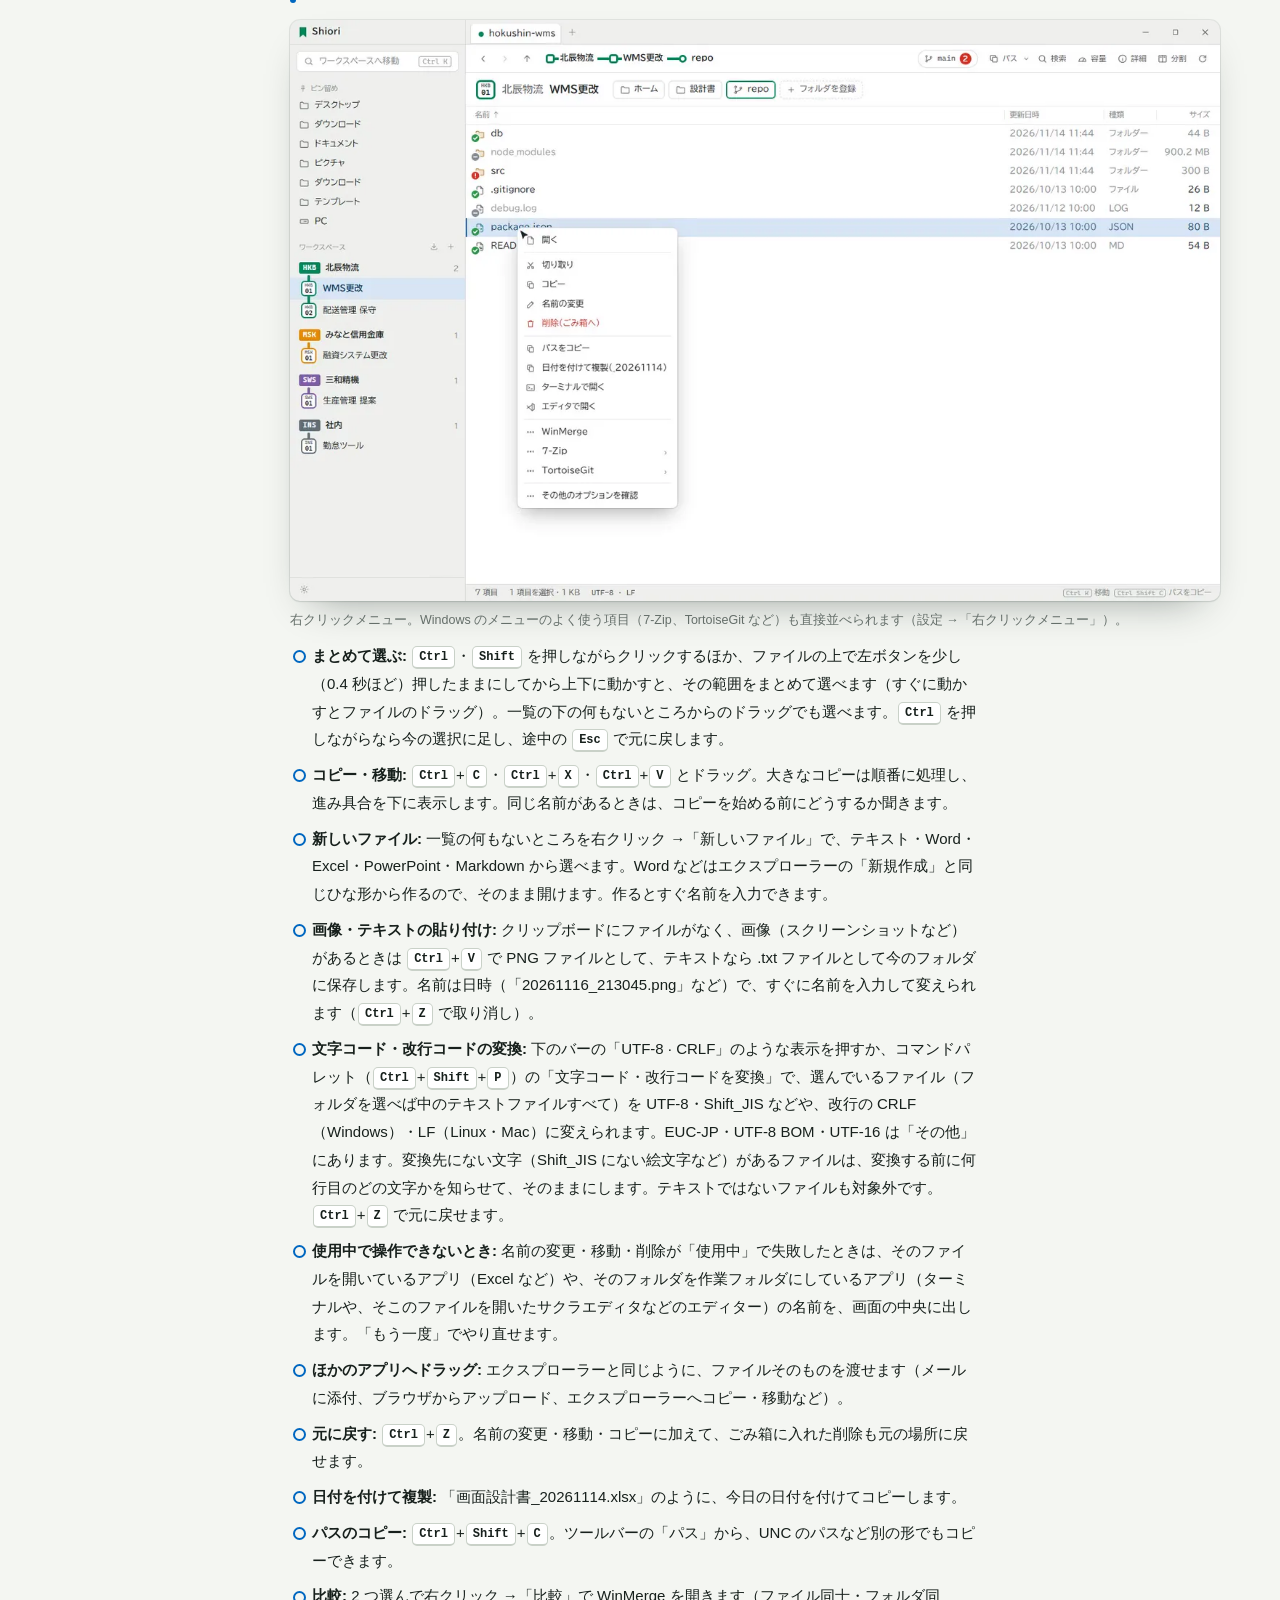
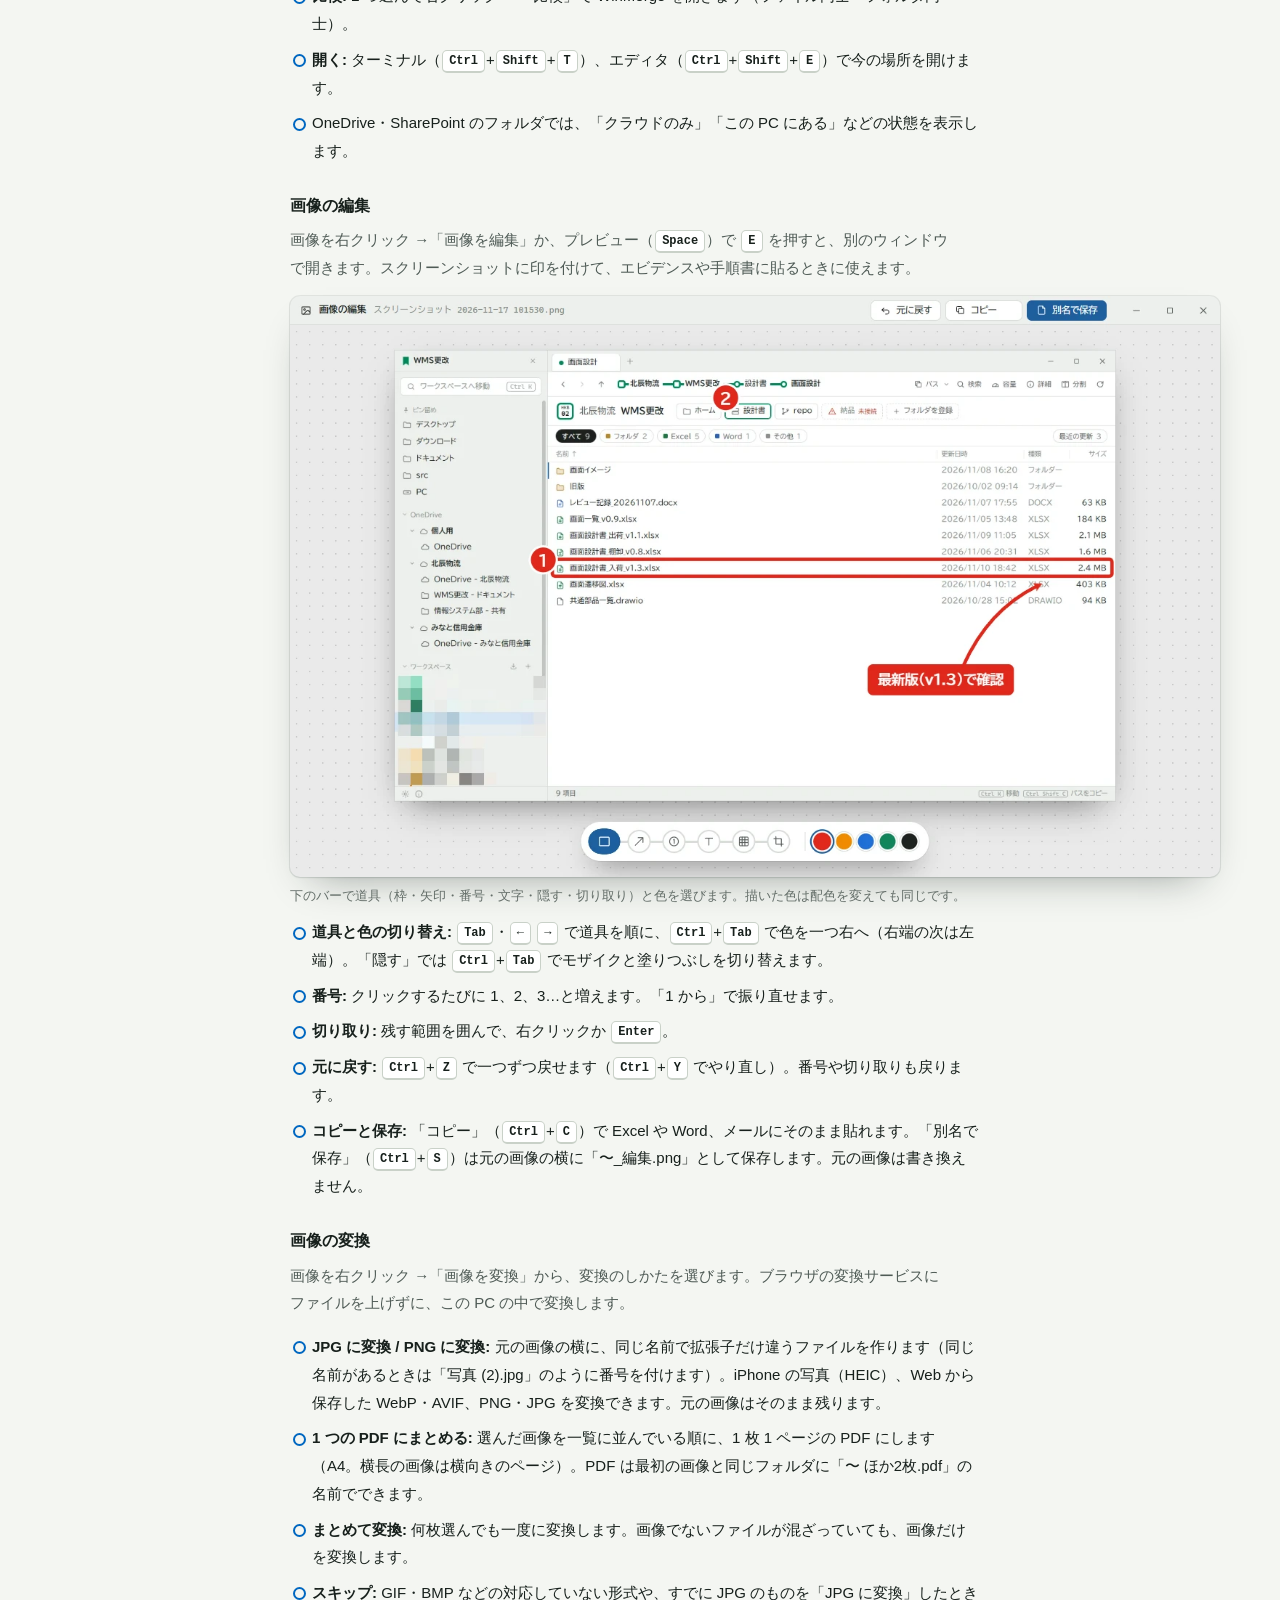
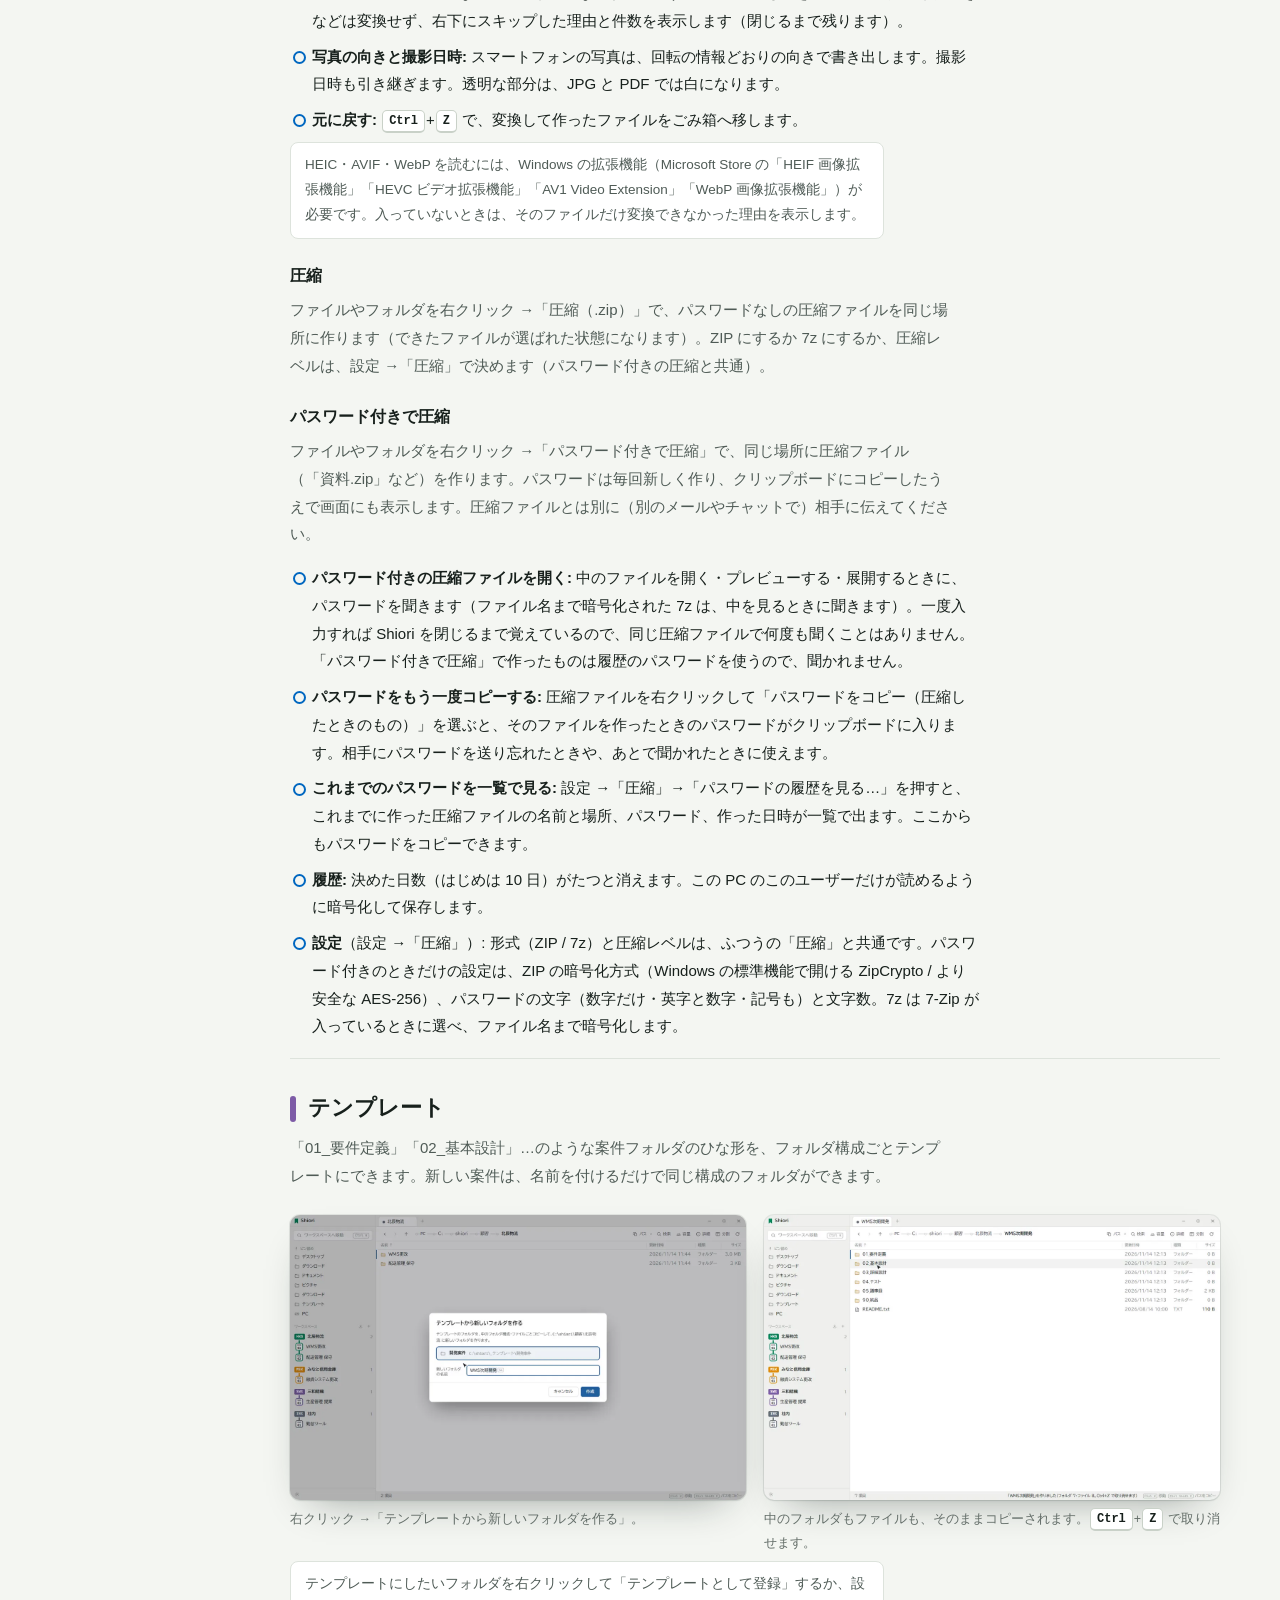
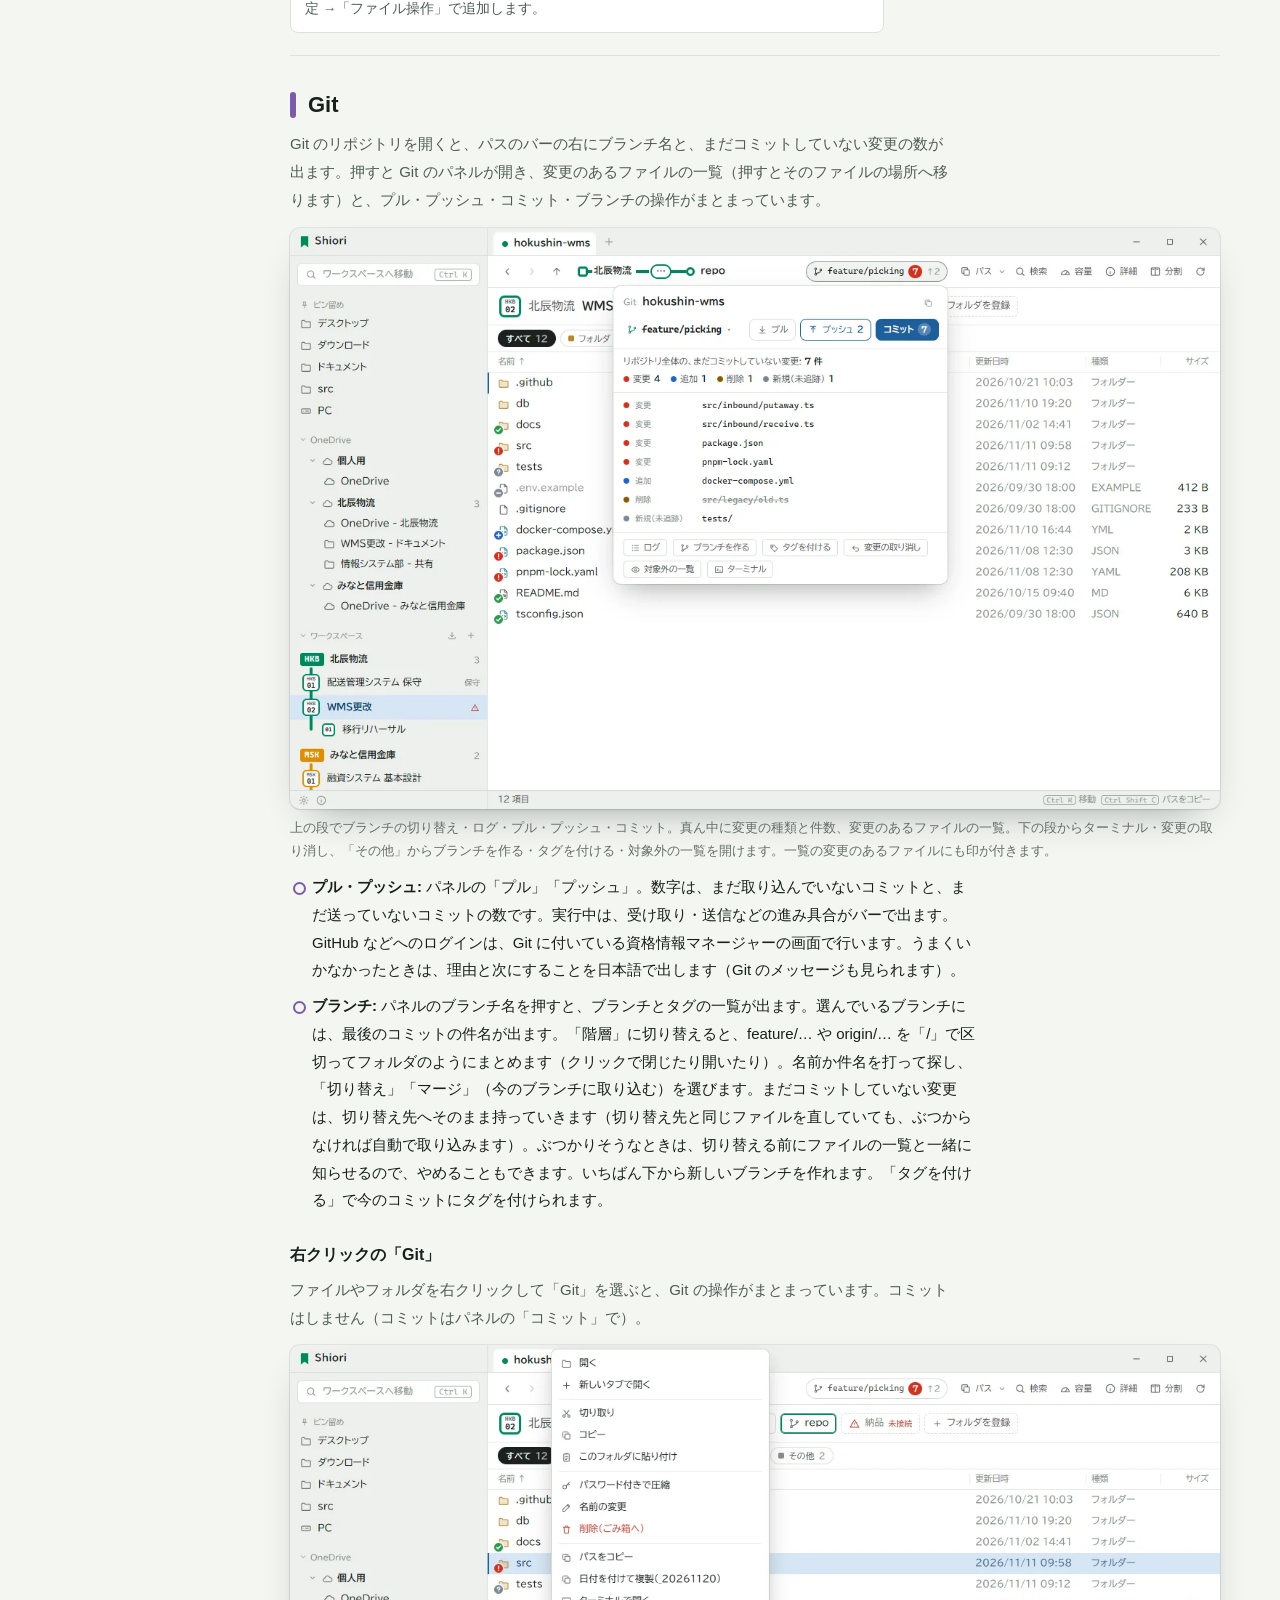
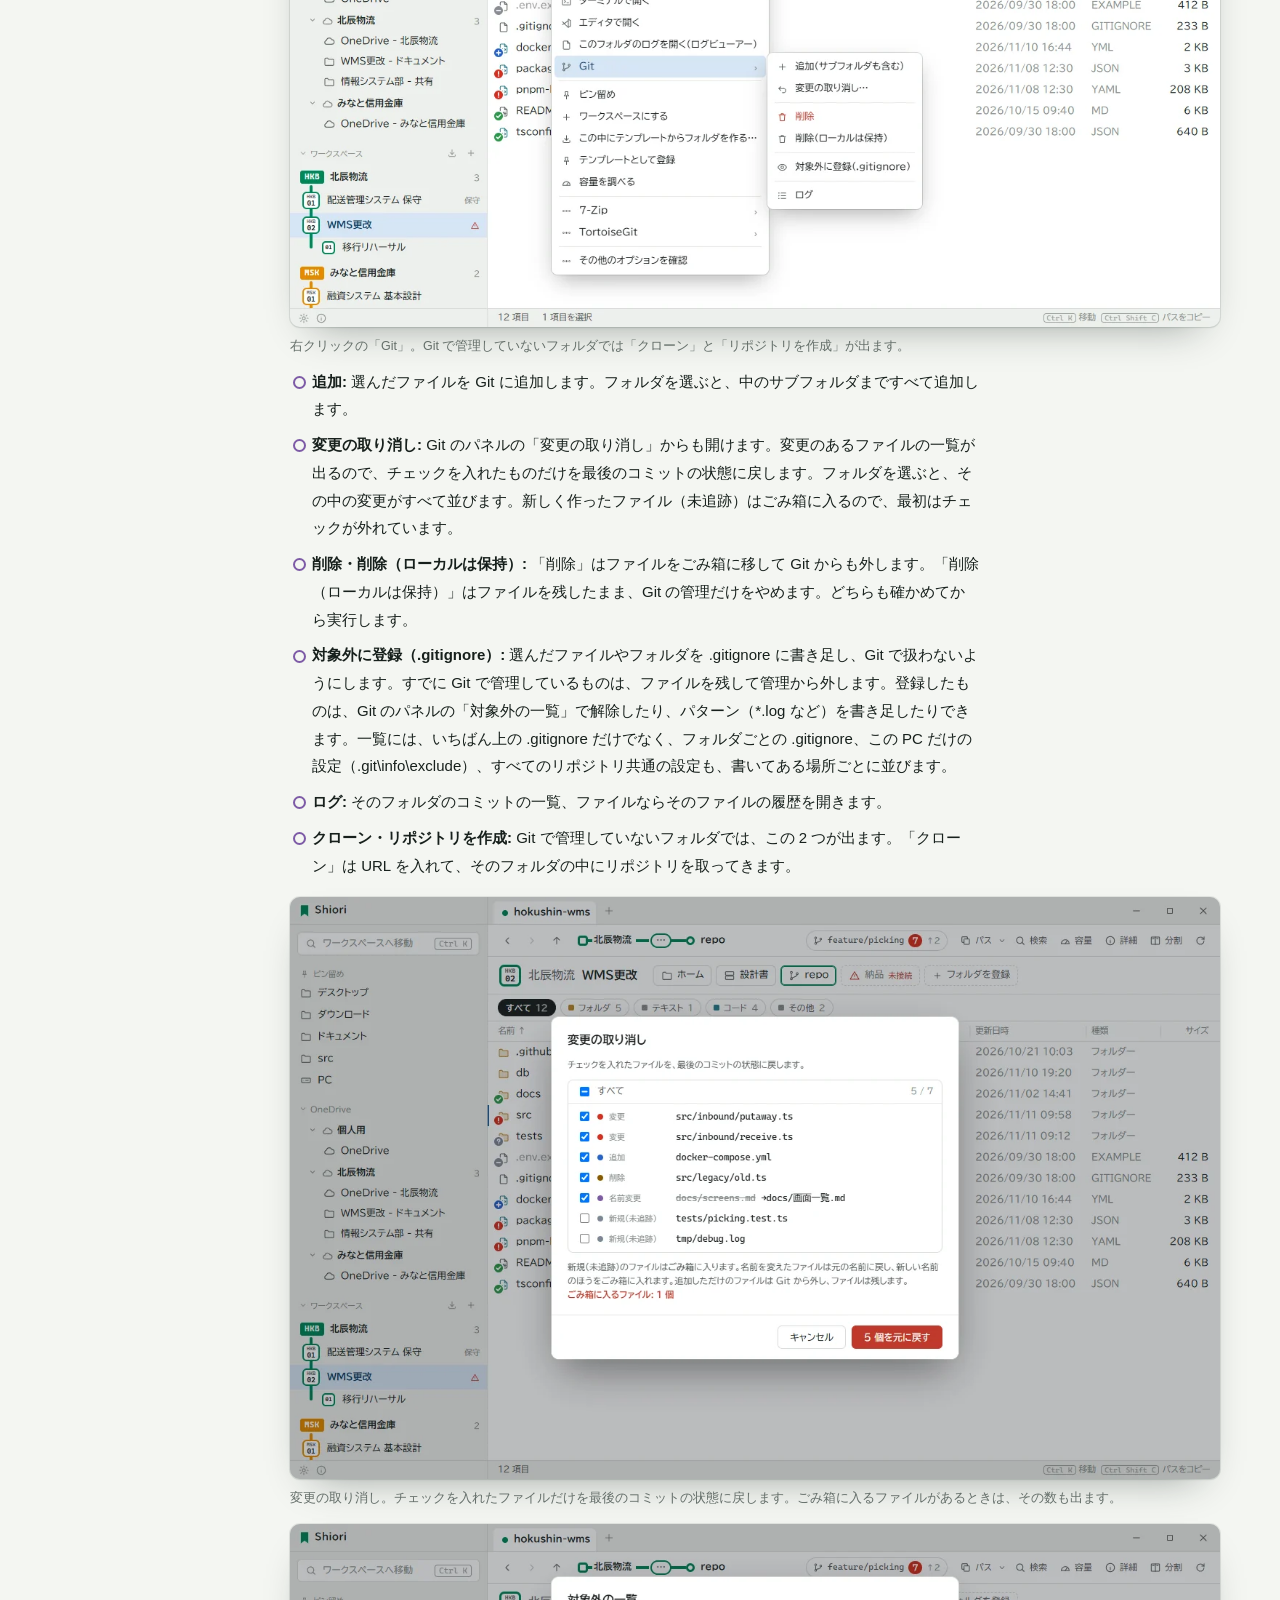
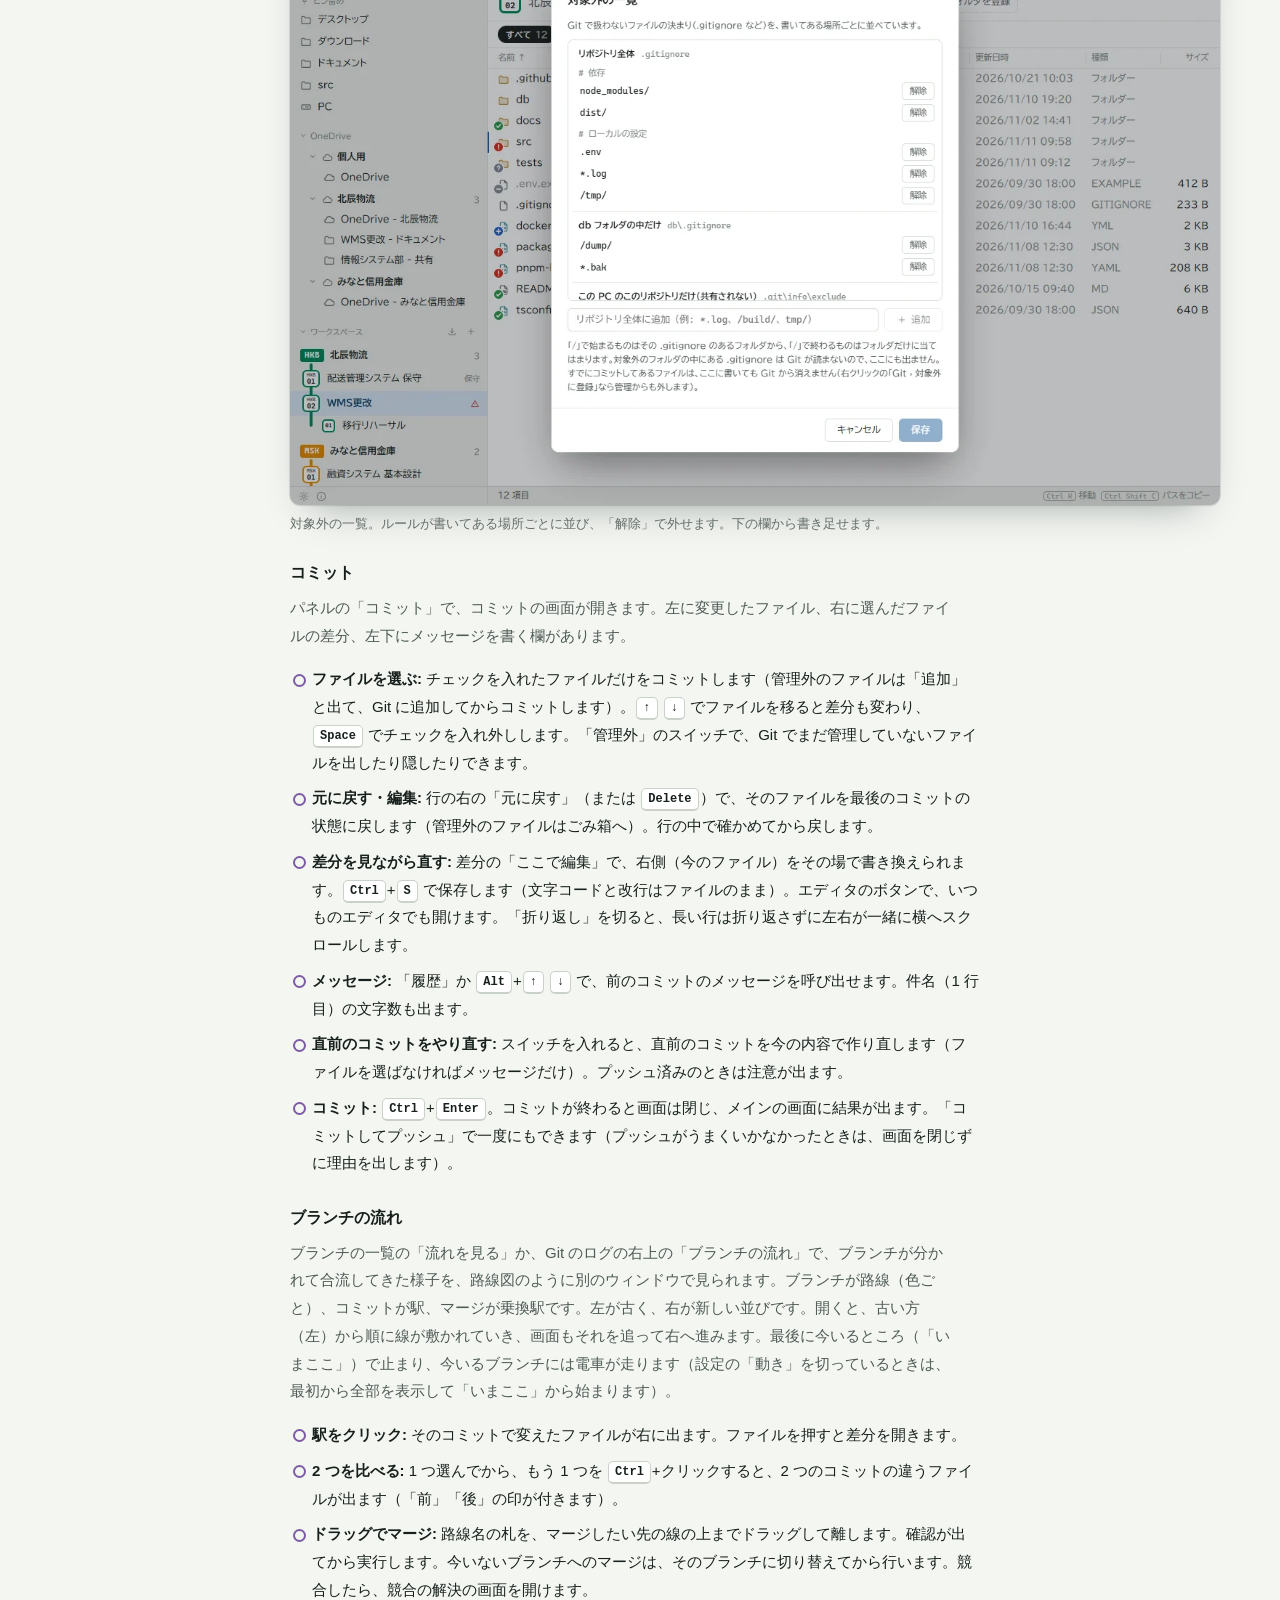
==== commit 56132d49: "Shiori 0.3.2 を公開する" ====
--- a/guide/index.html
+++ b/guide/index.html
@@ -137,11 +137,11 @@
         <figcaption>ワークスペースを開くと、登録したフォルダ（ホーム・設計書・repo）がボタンで並びます。</figcaption>
       </figure>
       <ul class="do">
-        <li><b>作る:</b> フォルダを開いて、サイドバーの「ワークスペース」の <b>＋</b>（<kbd>Ctrl</kbd>+<kbd>Alt</kbd>+<kbd>N</kbd>）。</li>
+        <li><b>作る:</b> フォルダを開いて、サイドバーの「ワークスペース」の <b>＋</b>（<kbd>Ctrl</kbd>+<kbd>Alt</kbd>+<kbd>N</kbd>）。一覧のフォルダをサイドバーの「ワークスペース」へドラッグしても作れます（ワークスペースの上に落とすとその下に、何個かまとめて落とすとまとめて登録）。</li>
         <li><b>フォルダを登録:</b> 見出しの「フォルダを登録」で、別の場所のフォルダ（共有フォルダ、別のドライブなど）も追加できます。</li>
         <li><b>並べ替え:</b> 登録したフォルダのボタンはドラッグで並べ替えられます（ワークスペースの編集画面では、行の左端のつまみをドラッグ）。左端（編集画面ではいちばん上）のフォルダが、ワークスペースを開いたときに開きます。</li>
         <li><b>まとめて取り込む:</b> <code>顧客\案件</code> のような今のフォルダ構成から、ワークスペースをまとめて作れます（「ワークスペース」の取り込みボタン）。</li>
-        <li><b>並べ替え:</b> サイドバーでドラッグ。右クリックで名前の変更・色・略称（HKB など）の編集。</li>
+        <li><b>並べ替え:</b> サイドバーでドラッグ。ほかのワークスペースの行の真ん中に落とすと、その下に入ります（行の上端・下端に落とすと、その前・後ろに並びます）。一覧より下の空いているところに落とすと、いちばん最後に移ります。右クリックで名前の変更・色・略称（HKB など）の編集。</li>
         <li><b>上から順に開く:</b> <kbd>Ctrl</kbd>+<kbd>1</kbd>〜<kbd>9</kbd>。</li>
         <li><b>外す:</b> 右クリック →「Shiori から外す」。<b>フォルダそのものは消えません。</b></li>
         <li>接続できないフォルダ（VPN が切れている共有フォルダなど）には「未接続」、削除や移動で見つからないフォルダには「見つかりません」と出ます。押すと、場所を選び直す・上の階層を開く・登録から外す（フォルダは消えません）を選べます。</li>
@@ -268,6 +268,17 @@
         <li><b>元に戻す:</b> <kbd>Ctrl</kbd>+<kbd>Z</kbd> で一つずつ戻せます（<kbd>Ctrl</kbd>+<kbd>Y</kbd> でやり直し）。番号や切り取りも戻ります。</li>
         <li><b>コピーと保存:</b> 「コピー」（<kbd>Ctrl</kbd>+<kbd>C</kbd>）で Excel や Word、メールにそのまま貼れます。「別名で保存」（<kbd>Ctrl</kbd>+<kbd>S</kbd>）は元の画像の横に「〜_編集.png」として保存します。元の画像は書き換えません。</li>
       </ul>
+      <h3>画像の変換</h3>
+      <p>画像を右クリック →「画像を変換」から、変換のしかたを選びます。ブラウザの変換サービスにファイルを上げずに、この PC の中で変換します。</p>
+      <ul class="do">
+        <li><b>JPG に変換 / PNG に変換:</b> 元の画像の横に、同じ名前で拡張子だけ違うファイルを作ります（同じ名前があるときは「写真 (2).jpg」のように番号を付けます）。iPhone の写真（HEIC）、Web から保存した WebP・AVIF、PNG・JPG を変換できます。元の画像はそのまま残ります。</li>
+        <li><b>1 つの PDF にまとめる:</b> 選んだ画像を一覧に並んでいる順に、1 枚 1 ページの PDF にします（A4。横長の画像は横向きのページ）。PDF は最初の画像と同じフォルダに「〜 ほか2枚.pdf」の名前でできます。</li>
+        <li><b>まとめて変換:</b> 何枚選んでも一度に変換します。画像でないファイルが混ざっていても、画像だけを変換します。</li>
+        <li><b>スキップ:</b> GIF・BMP などの対応していない形式や、すでに JPG のものを「JPG に変換」したときなどは変換せず、右下にスキップした理由と件数を表示します（閉じるまで残ります）。</li>
+        <li><b>写真の向きと撮影日時:</b> スマートフォンの写真は、回転の情報どおりの向きで書き出します。撮影日時も引き継ぎます。透明な部分は、JPG と PDF では白になります。</li>
+        <li><b>元に戻す:</b> <kbd>Ctrl</kbd>+<kbd>Z</kbd> で、変換して作ったファイルをごみ箱へ移します。</li>
+      </ul>
+      <p class="note">HEIC・AVIF・WebP を読むには、Windows の拡張機能（Microsoft Store の「HEIF 画像拡張機能」「HEVC ビデオ拡張機能」「AV1 Video Extension」「WebP 画像拡張機能」）が必要です。入っていないときは、そのファイルだけ変換できなかった理由を表示します。</p>
       <h3>圧縮</h3>
       <p>ファイルやフォルダを右クリック →「圧縮（.zip）」で、パスワードなしの圧縮ファイルを同じ場所に作ります（できたファイルが選ばれた状態になります）。ZIP にするか 7z にするか、圧縮レベルは、設定 →「圧縮」で決めます（パスワード付きの圧縮と共通）。</p>
       <h3>パスワード付きで圧縮</h3>
@@ -339,6 +350,18 @@
         <li><b>メッセージ:</b> 「履歴」か <kbd>Alt</kbd>+<kbd>↑</kbd> <kbd>↓</kbd> で、前のコミットのメッセージを呼び出せます。件名（1 行目）の文字数も出ます。</li>
         <li><b>直前のコミットをやり直す:</b> スイッチを入れると、直前のコミットを今の内容で作り直します（ファイルを選ばなければメッセージだけ）。プッシュ済みのときは注意が出ます。</li>
         <li><b>コミット:</b> <kbd>Ctrl</kbd>+<kbd>Enter</kbd>。コミットが終わると画面は閉じ、メインの画面に結果が出ます。「コミットしてプッシュ」で一度にもできます（プッシュがうまくいかなかったときは、画面を閉じずに理由を出します）。</li>
+      </ul>
+      <h3>ブランチの流れ</h3>
+      <p>ブランチの一覧の「流れを見る」か、Git のログの右上の「ブランチの流れ」で、ブランチが分かれて合流してきた様子を、路線図のように別のウィンドウで見られます。ブランチが路線（色ごと）、コミットが駅、マージが乗換駅です。左が古く、右が新しい並びです。開くと、古い方（左）から順に線が敷かれていき、画面もそれを追って右へ進みます。最後に今いるところ（「いまここ」）で止まり、今いるブランチには電車が走ります（設定の「動き」を切っているときは、最初から全部を表示して「いまここ」から始まります）。</p>
+      <ul class="do">
+        <li><b>駅をクリック:</b> そのコミットで変えたファイルが右に出ます。ファイルを押すと差分を開きます。</li>
+        <li><b>2 つを比べる:</b> 1 つ選んでから、もう 1 つを <kbd>Ctrl</kbd>+クリックすると、2 つのコミットの違うファイルが出ます（「前」「後」の印が付きます）。</li>
+        <li><b>ドラッグでマージ:</b> 路線名の札を、マージしたい先の線の上までドラッグして離します。確認が出てから実行します。今いないブランチへのマージは、そのブランチに切り替えてから行います。競合したら、競合の解決の画面を開けます。</li>
+        <li><b>切り替え:</b> 路線名の札をダブルクリックします。</li>
+        <li><b>右クリック:</b> その駅からブランチを作る・タグを付ける・ID をコピー・選んでいるコミットと比べる。</li>
+        <li><b>拡大・縮小:</b> <kbd>Ctrl</kbd>+ホイールで、マウスのある所を中心に大きくしたり小さくしたりできます。「全体を表示」（<kbd>Ctrl</kbd>+<kbd>0</kbd>）で、全体が 1 画面に入る大きさにします。真ん中の数字を押すと元の大きさに戻ります。左ボタンを押したまま動かすと、図がマウスについて動きます（スクロール）。</li>
+        <li><b>探す:</b> 上の欄に件名・作者・ブランチ名を打つと、合う駅だけが濃く残ります。<kbd>Enter</kbd> で次へ移ります。</li>
+        <li><b>キー:</b> <kbd>←</kbd> <kbd>→</kbd> で線に沿って（端まで来ると、分かれた所・合流した所へ）、<kbd>↑</kbd> <kbd>↓</kbd> で隣の線へ移ります。路線名にマウスを乗せると、その線だけが濃くなります。「合流済みのブランチ」を切ると、マージし終わった線は薄くなります。</li>
       </ul>
       <h3>競合の解決</h3>
       <p>ブランチの切り替えやマージで変更がぶつかったときは、知らせの「競合を解決する」か、Git パネルの「解決する」で、競合の解決の画面が開きます（コミットはしません）。</p>
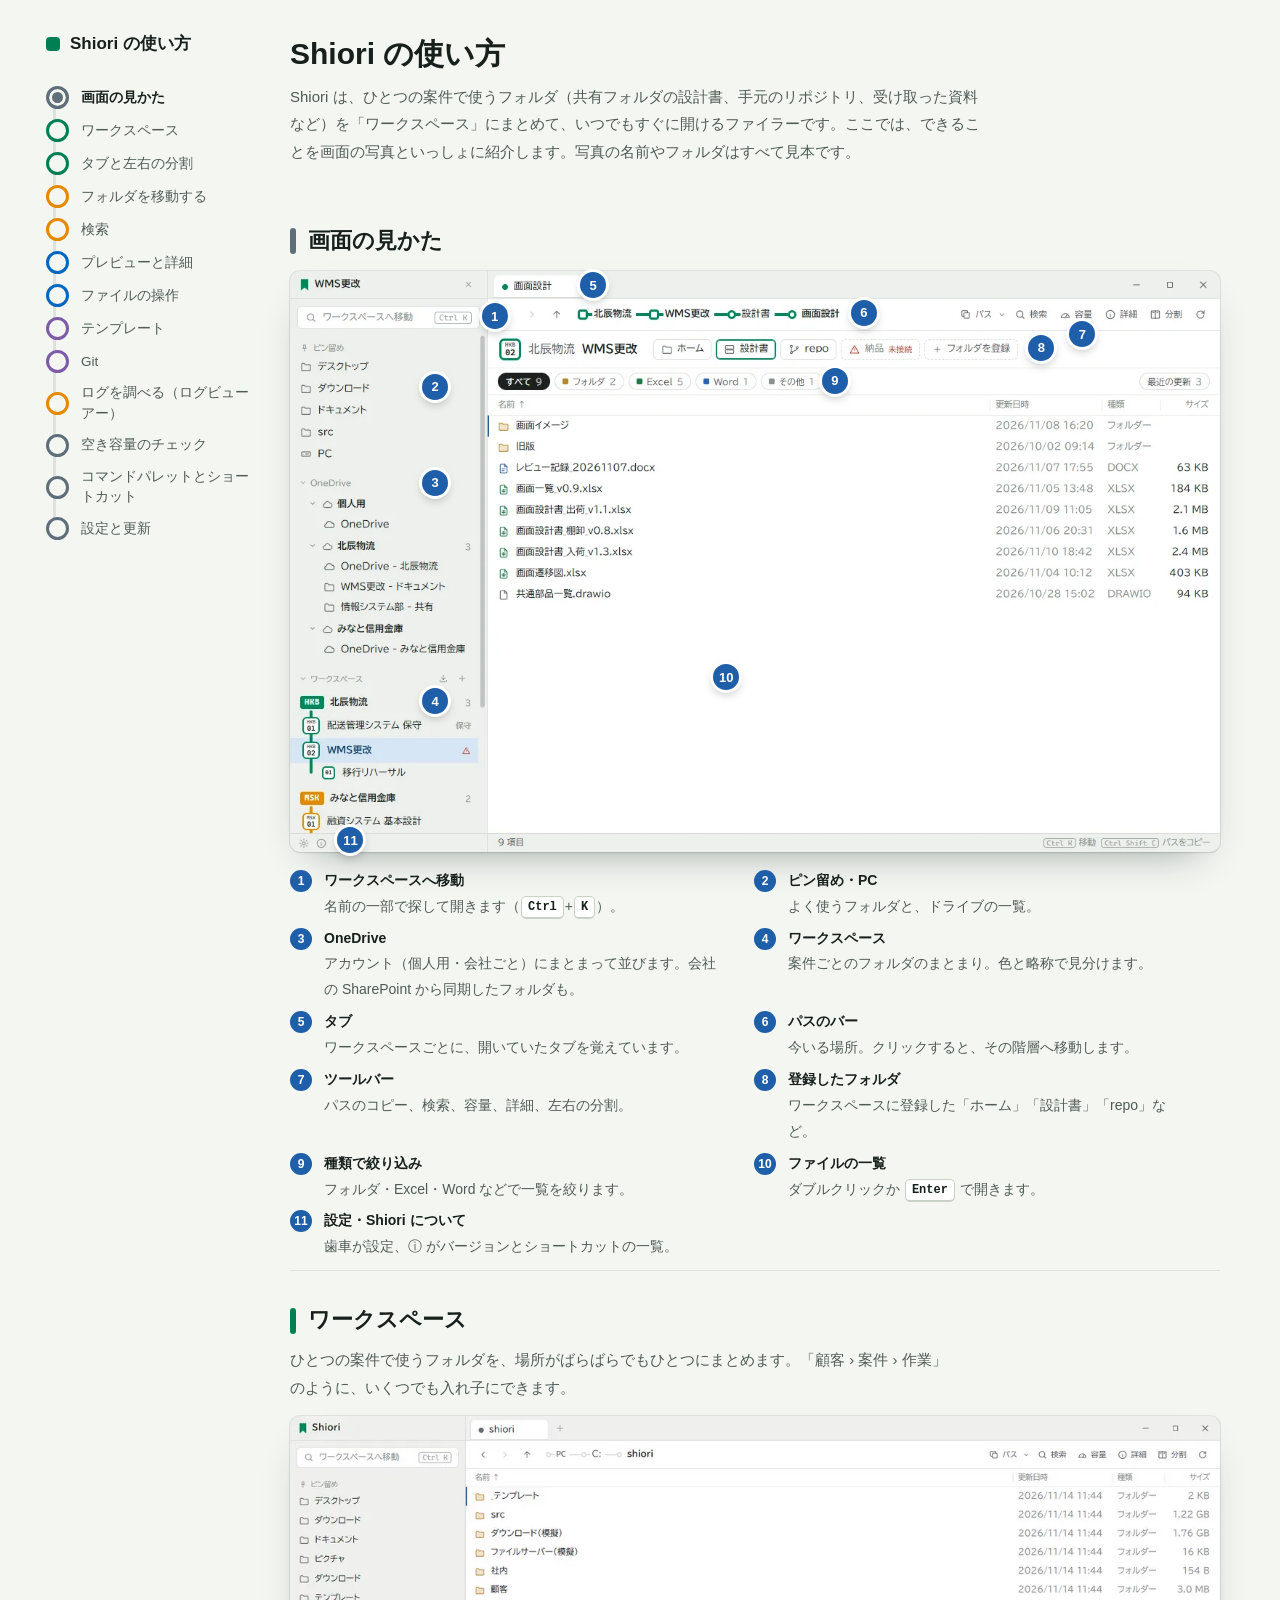
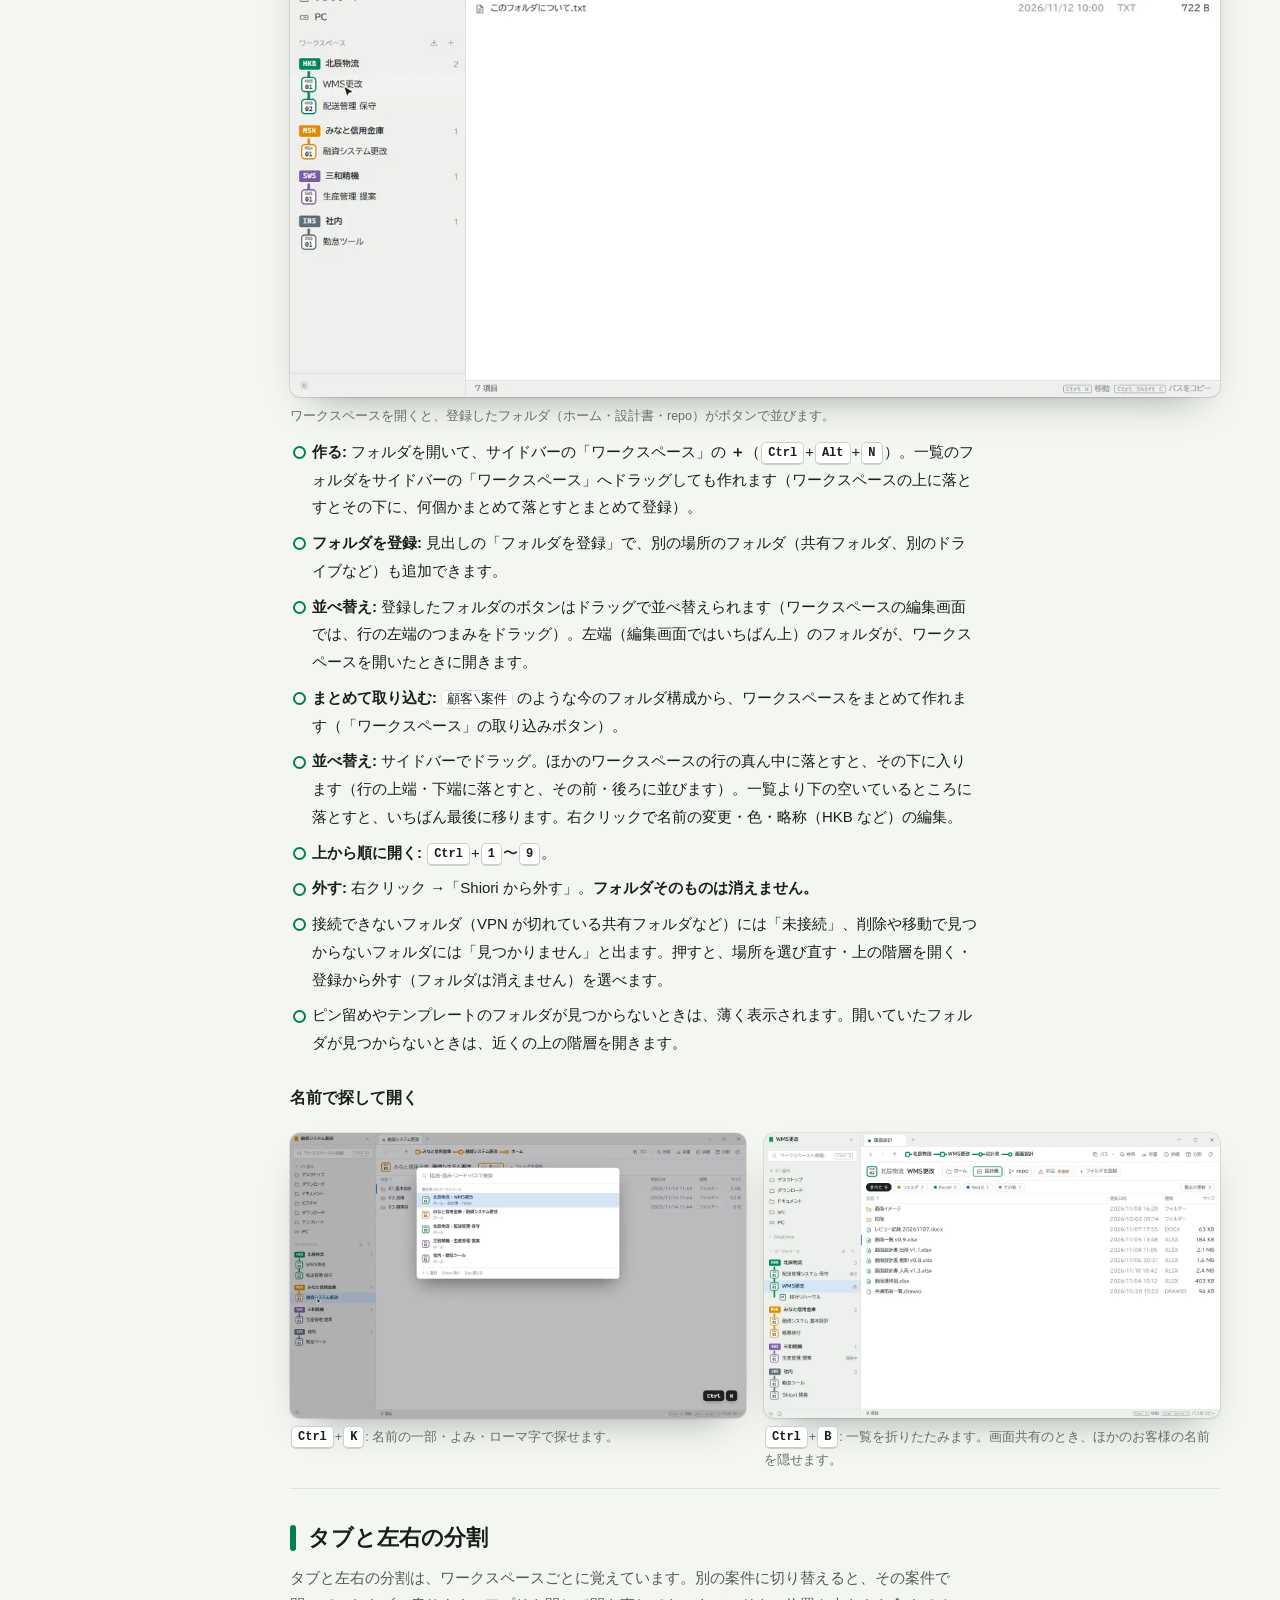
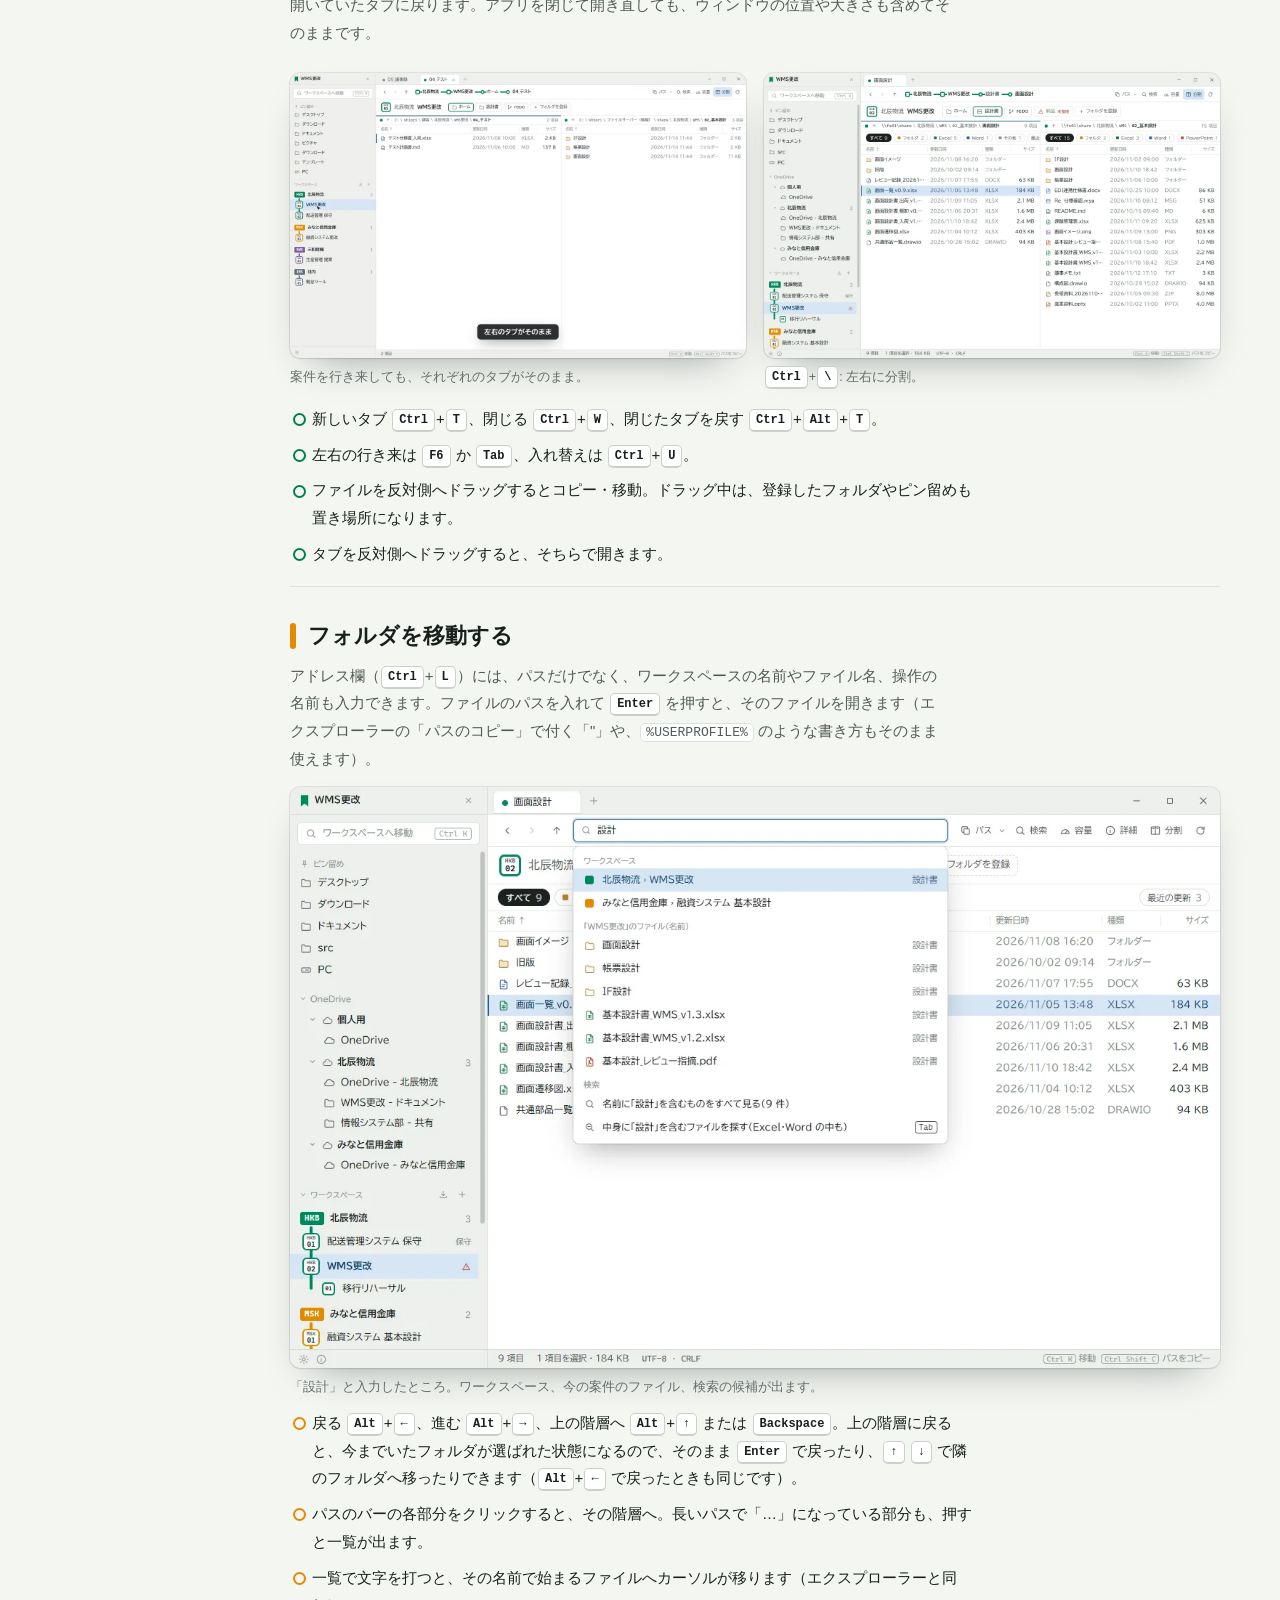
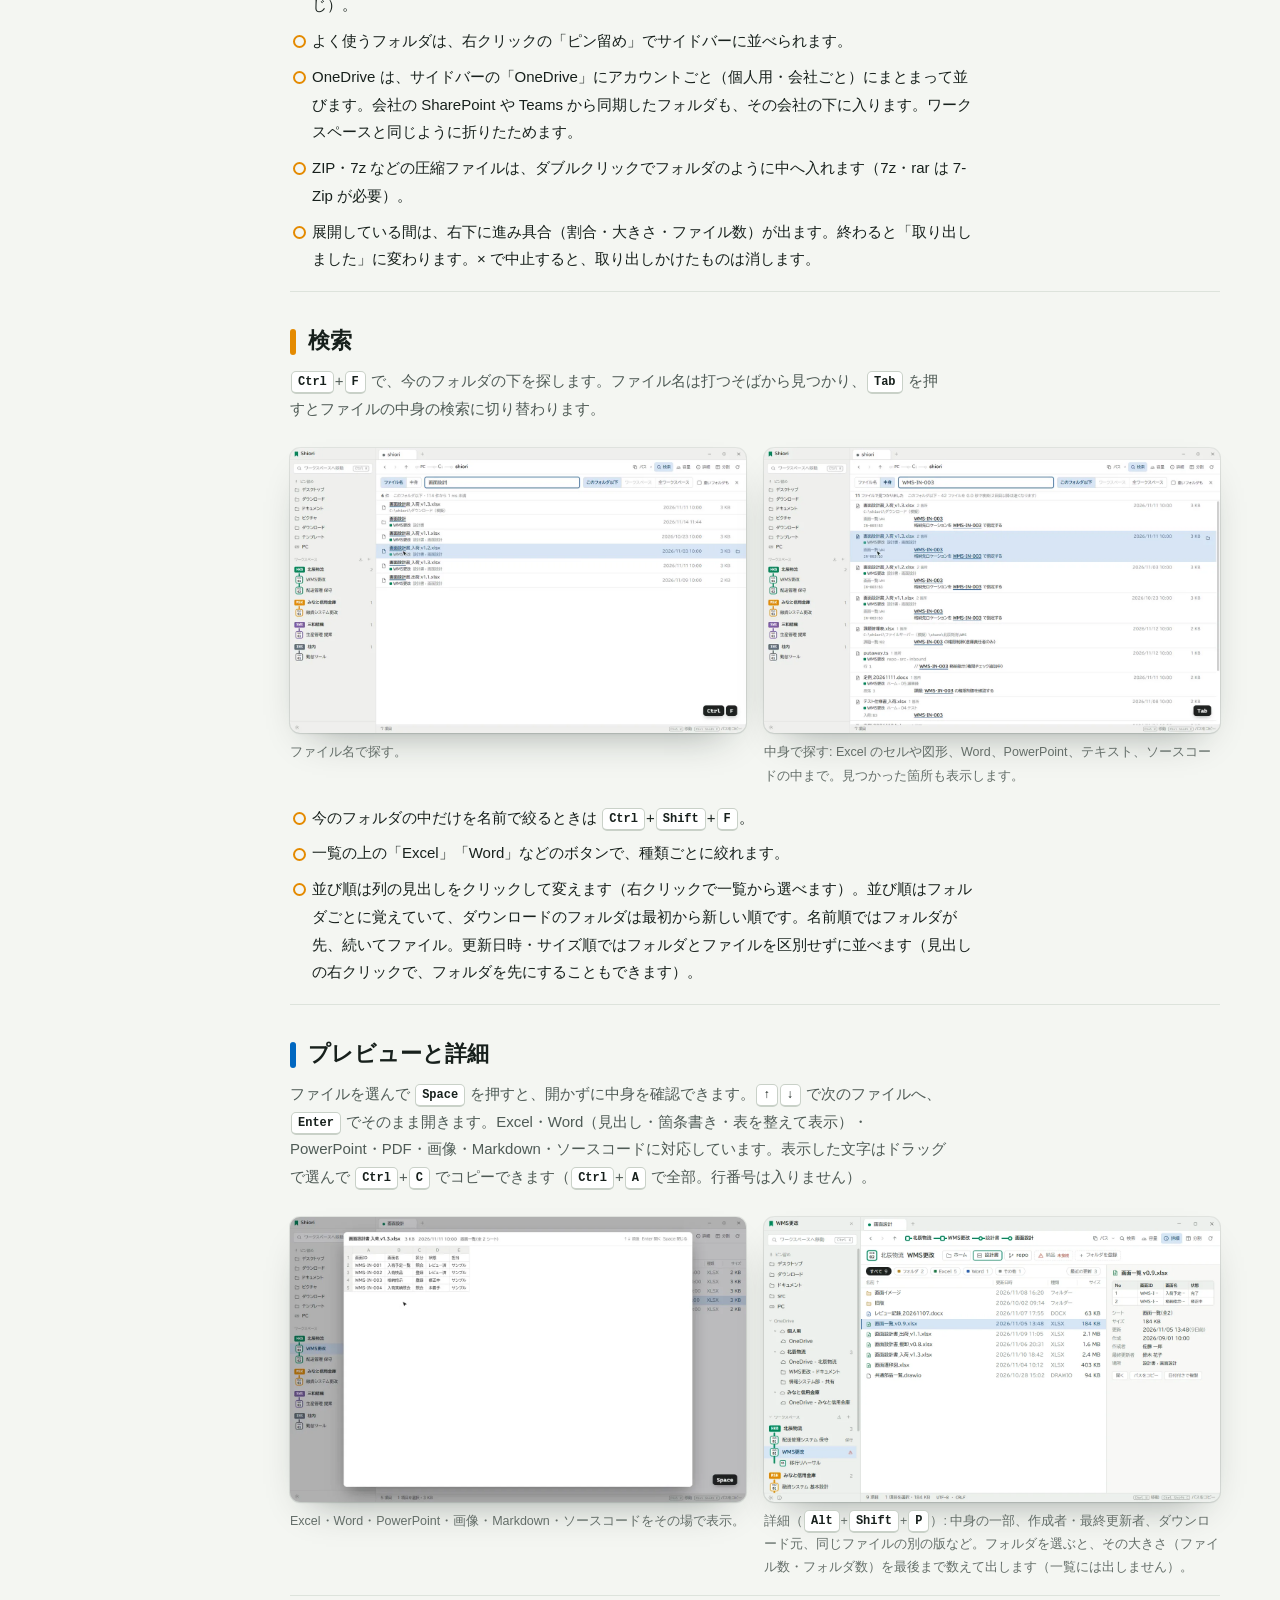
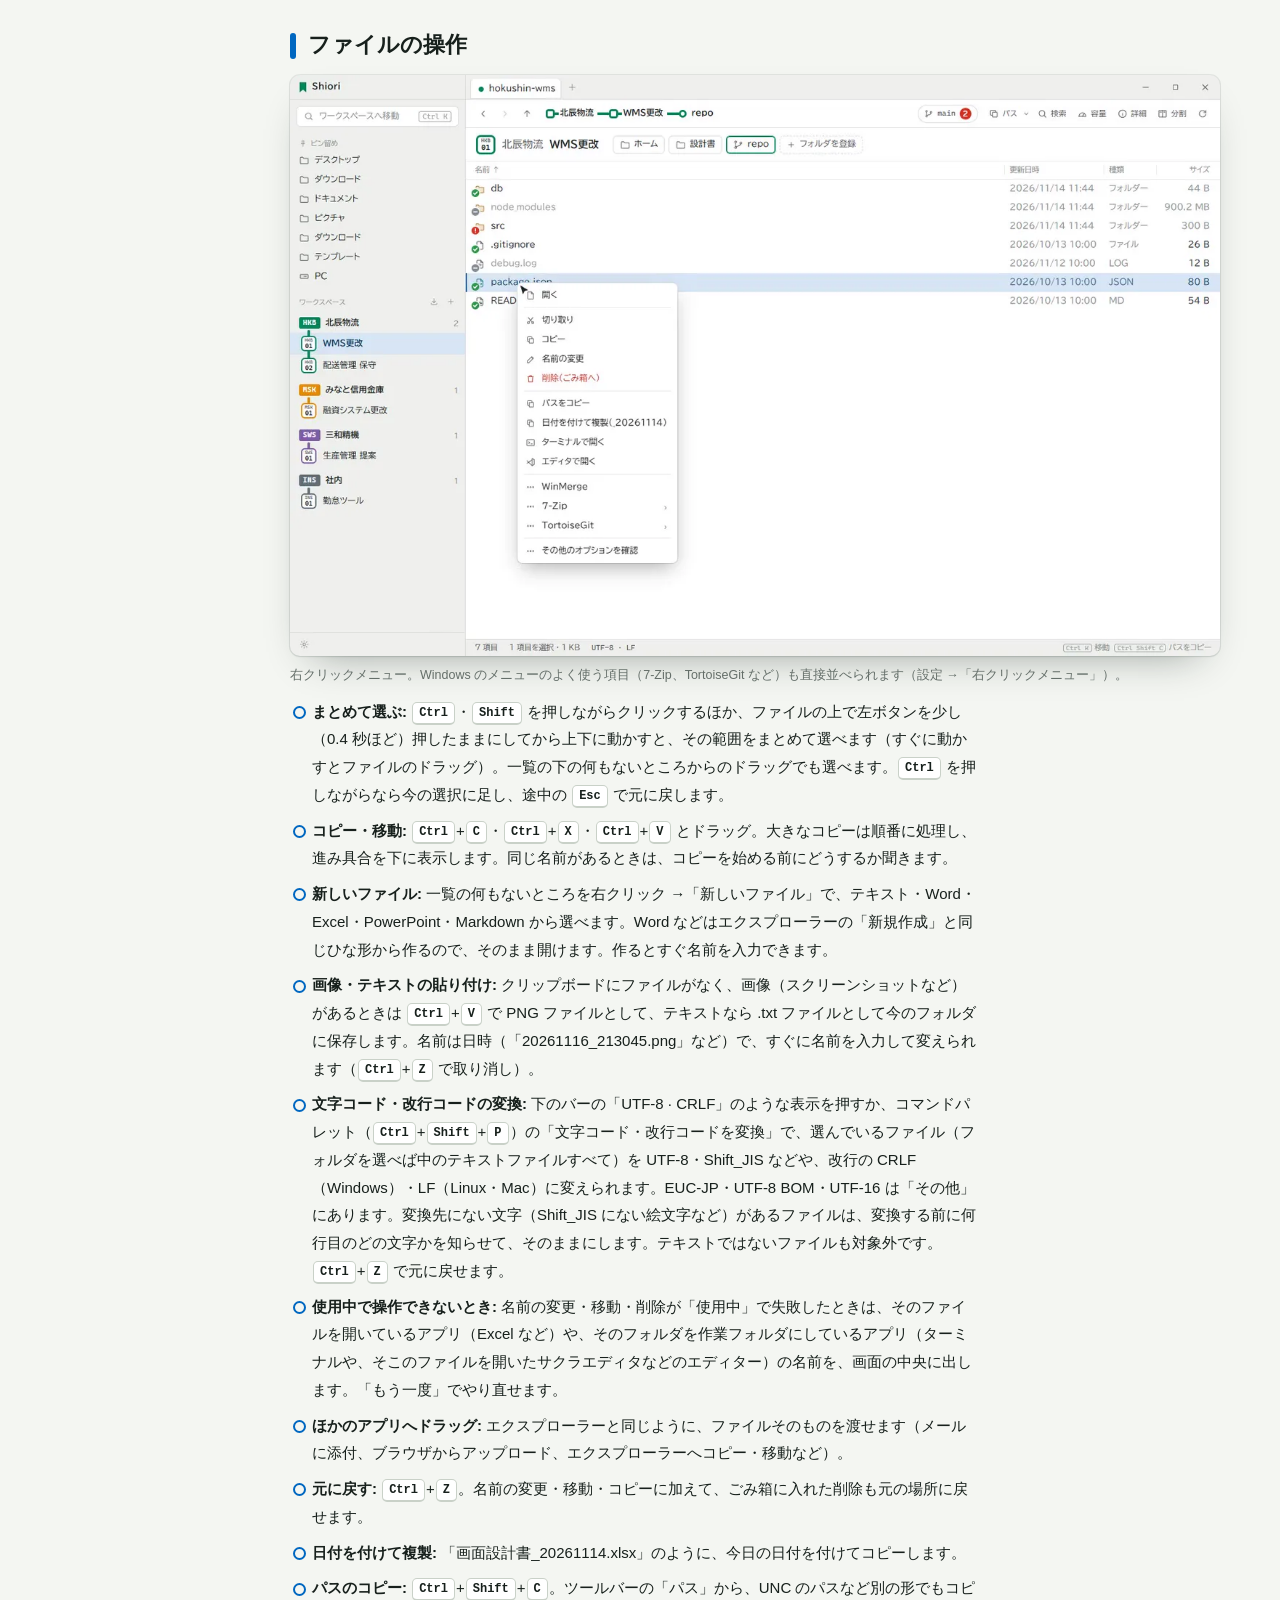
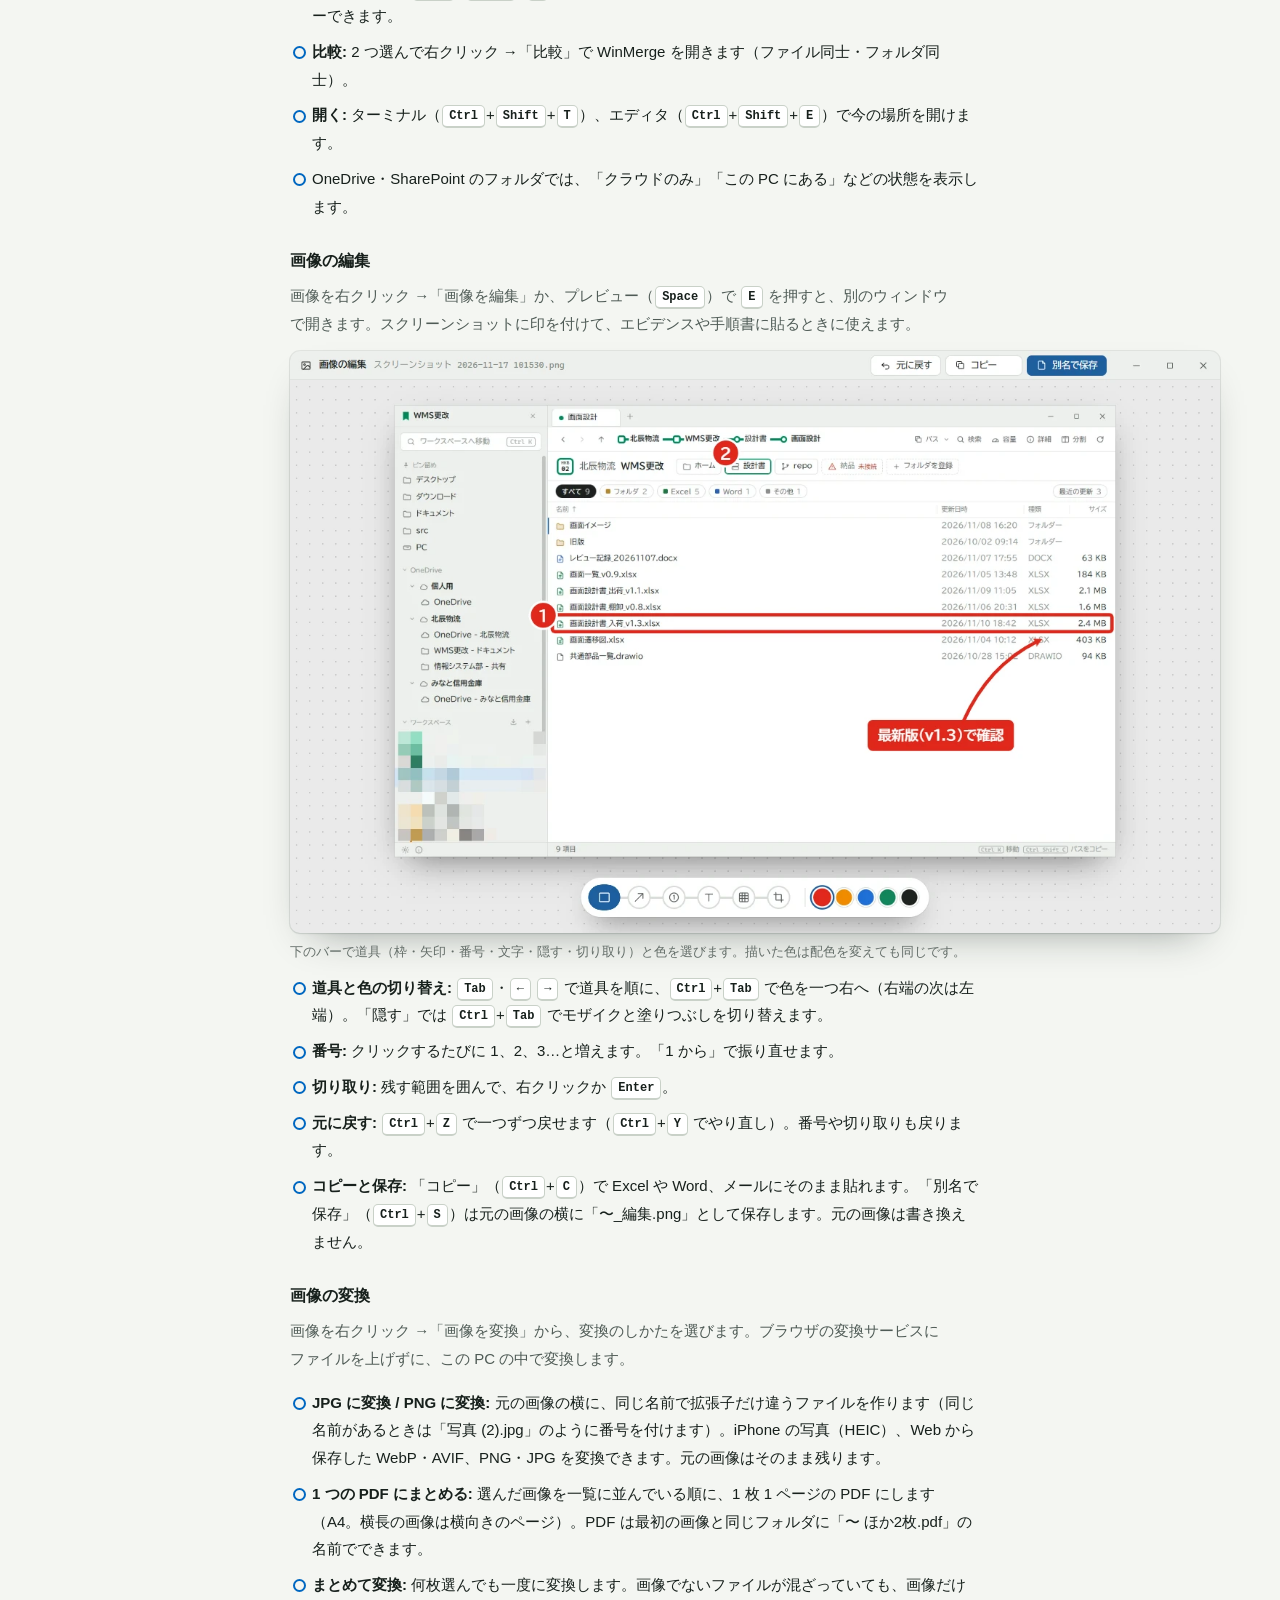
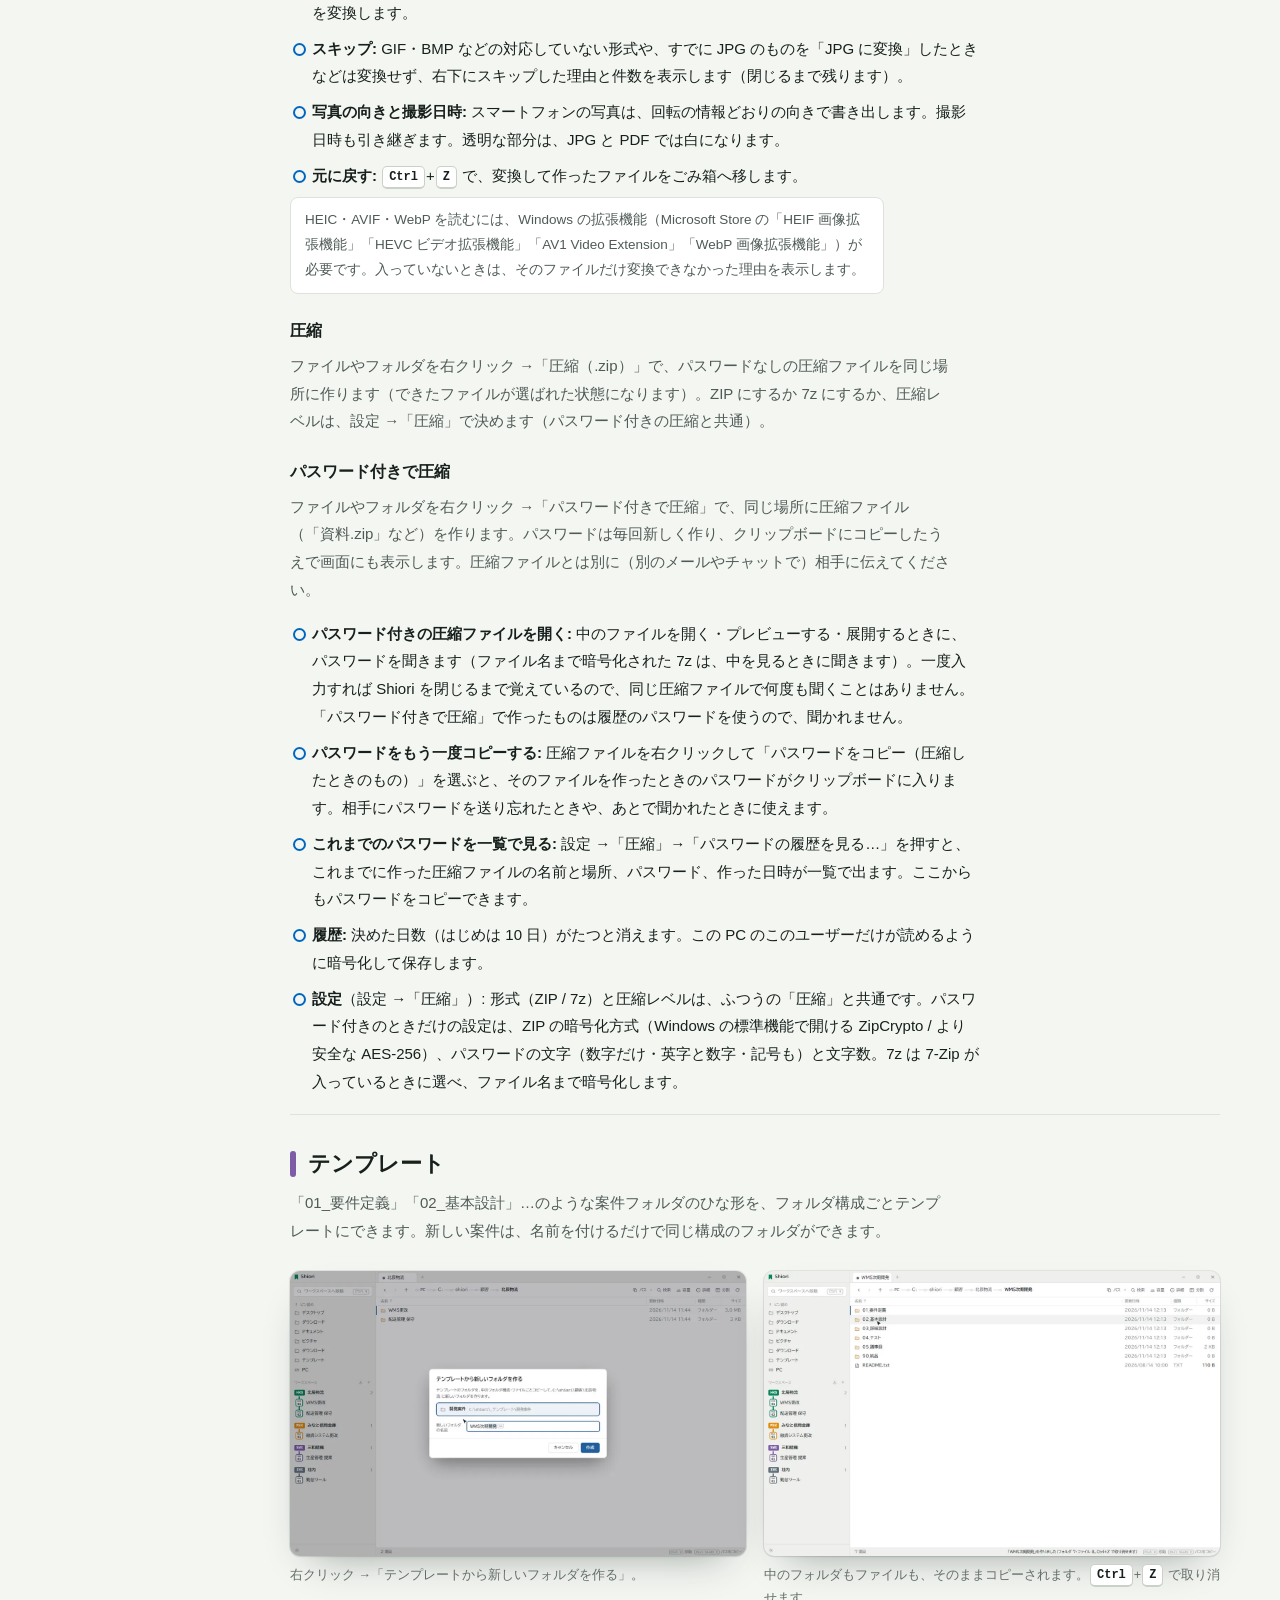
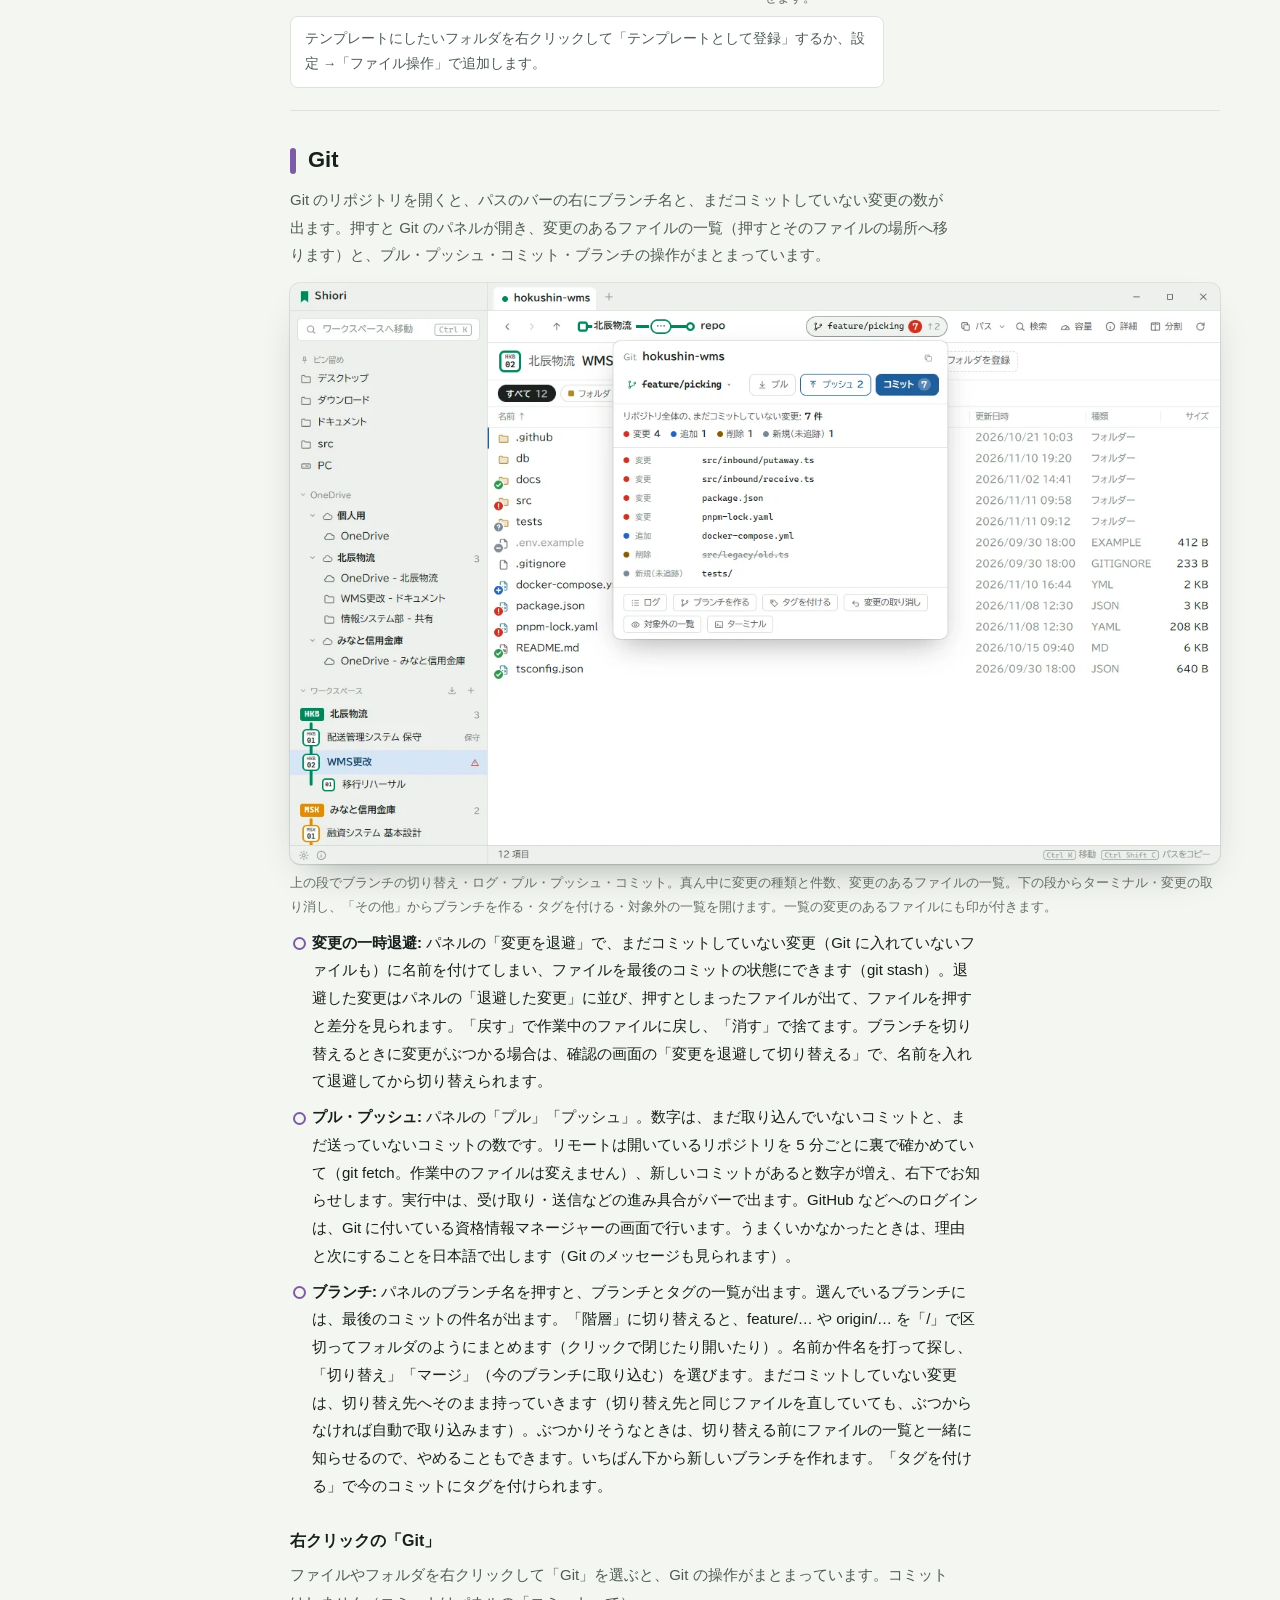
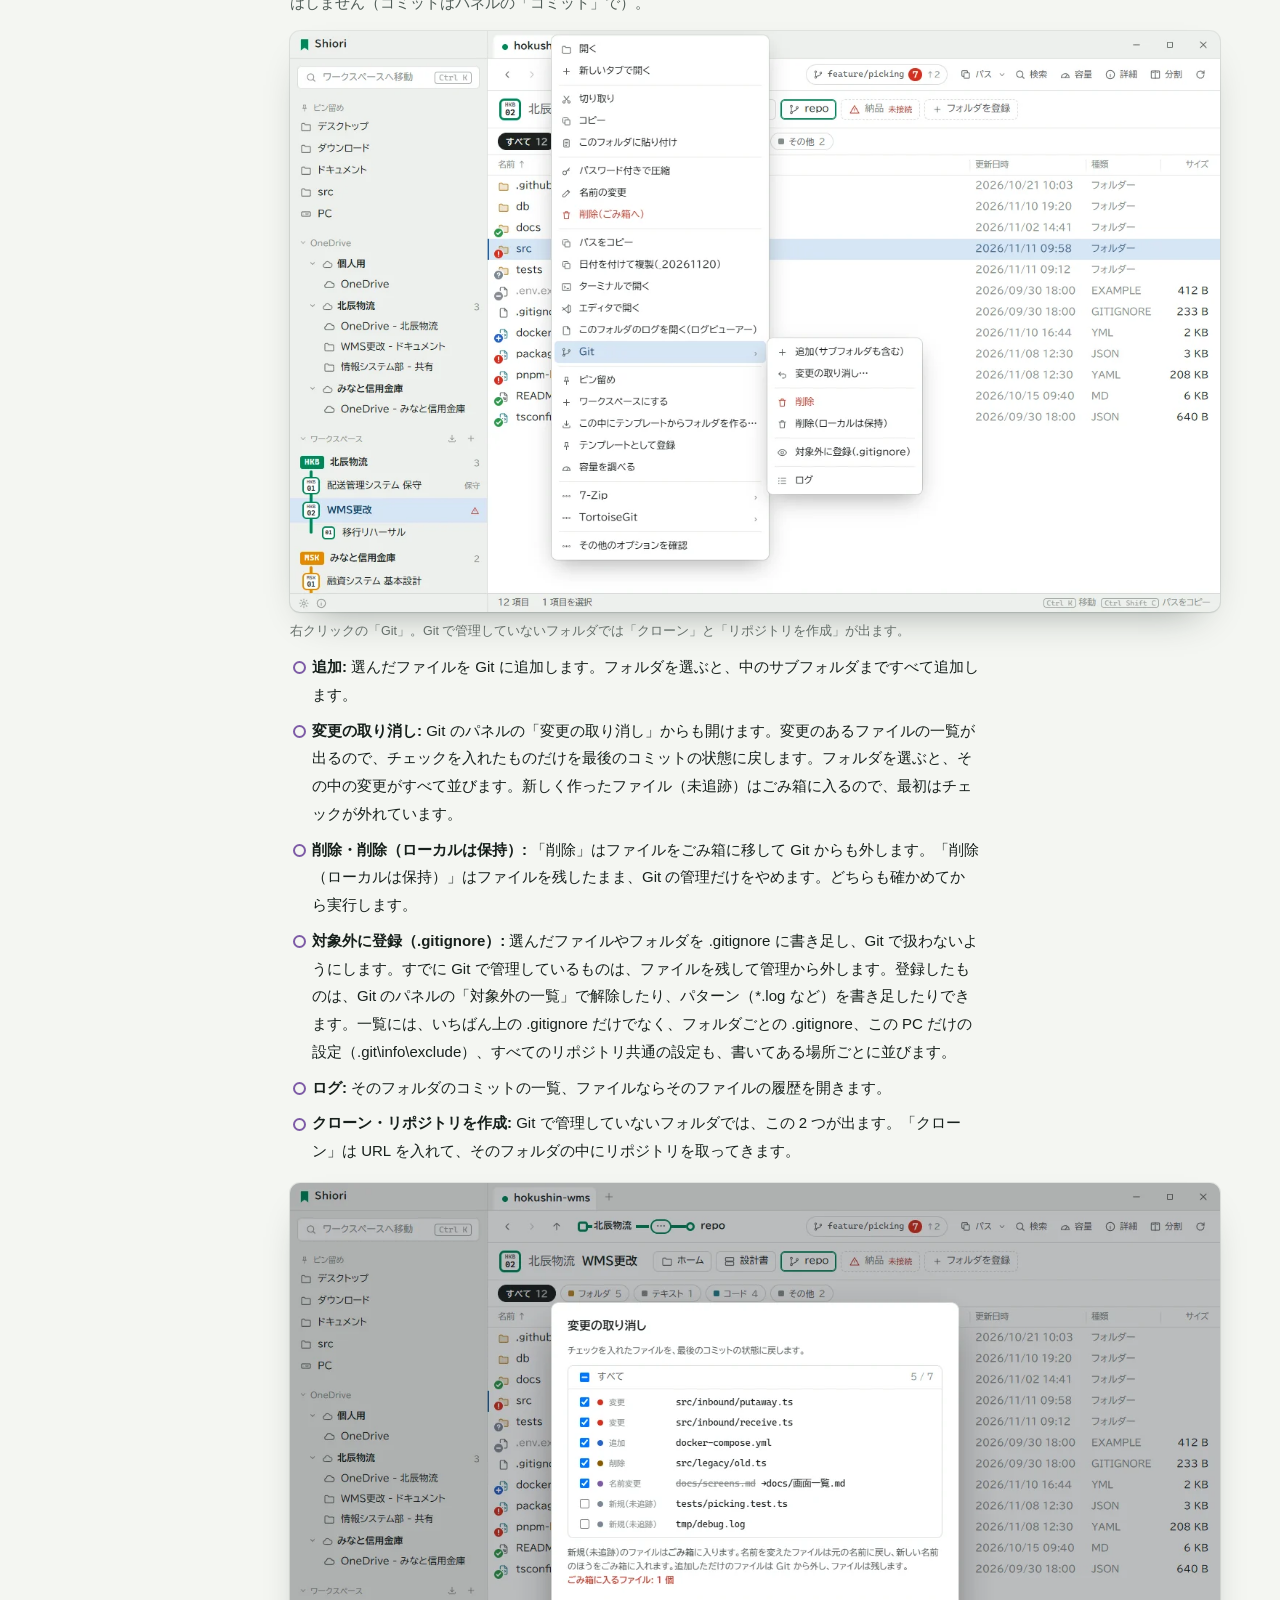
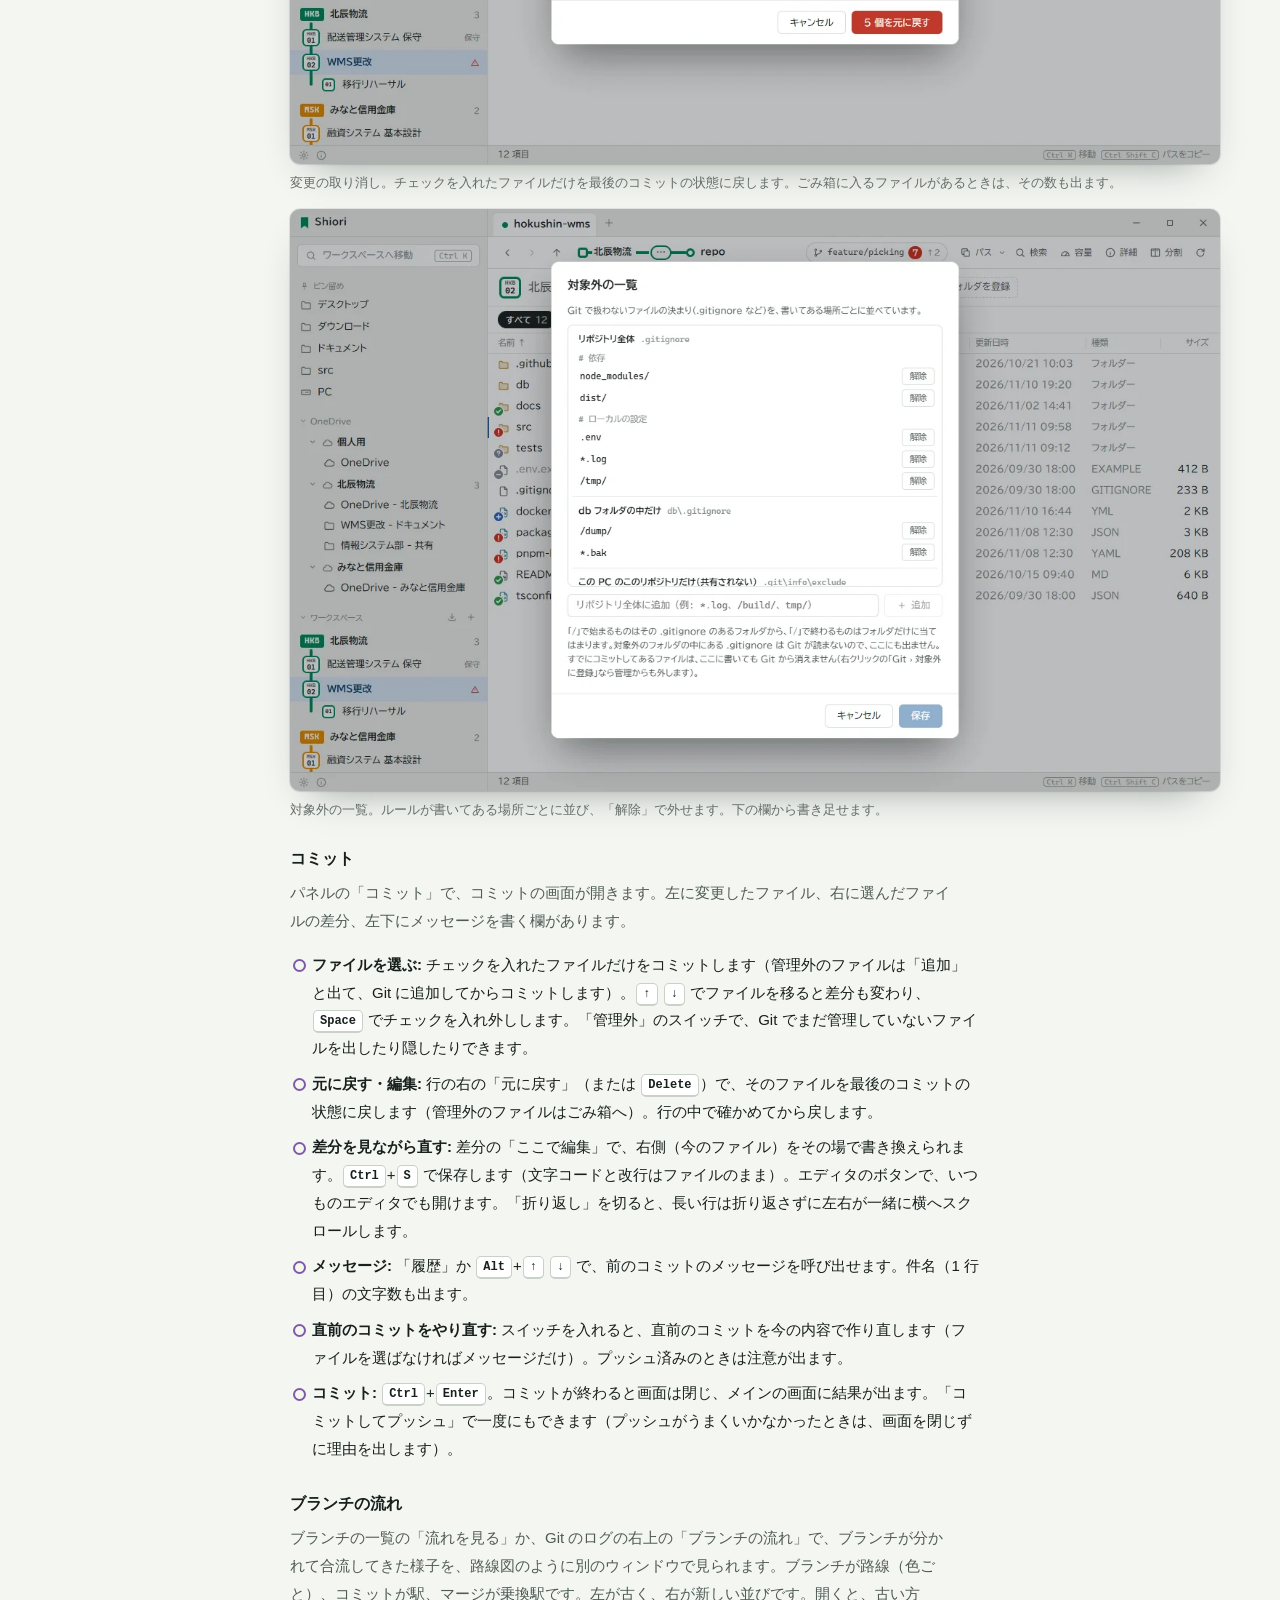
==== commit b85f5295: "Shiori 0.3.3 を公開する" ====
--- a/guide/index.html
+++ b/guide/index.html
@@ -189,7 +189,7 @@
         <figcaption>「設計」と入力したところ。ワークスペース、今の案件のファイル、検索の候補が出ます。</figcaption>
       </figure>
       <ul class="do">
-        <li>戻る <kbd>Alt</kbd>+<kbd>←</kbd>、進む <kbd>Alt</kbd>+<kbd>→</kbd>、上の階層へ <kbd>Alt</kbd>+<kbd>↑</kbd> または <kbd>Backspace</kbd>。</li>
+        <li>戻る <kbd>Alt</kbd>+<kbd>←</kbd>、進む <kbd>Alt</kbd>+<kbd>→</kbd>、上の階層へ <kbd>Alt</kbd>+<kbd>↑</kbd> または <kbd>Backspace</kbd>。上の階層に戻ると、今までいたフォルダが選ばれた状態になるので、そのまま <kbd>Enter</kbd> で戻ったり、<kbd>↑</kbd> <kbd>↓</kbd> で隣のフォルダへ移ったりできます（<kbd>Alt</kbd>+<kbd>←</kbd> で戻ったときも同じです）。</li>
         <li>パスのバーの各部分をクリックすると、その階層へ。長いパスで「…」になっている部分も、押すと一覧が出ます。</li>
         <li>一覧で文字を打つと、その名前で始まるファイルへカーソルが移ります（エクスプローラーと同じ）。</li>
         <li>よく使うフォルダは、右クリックの「ピン留め」でサイドバーに並べられます。</li>
@@ -316,7 +316,8 @@
         <figcaption>上の段でブランチの切り替え・ログ・プル・プッシュ・コミット。真ん中に変更の種類と件数、変更のあるファイルの一覧。下の段からターミナル・変更の取り消し、「その他」からブランチを作る・タグを付ける・対象外の一覧を開けます。一覧の変更のあるファイルにも印が付きます。</figcaption>
       </figure>
       <ul class="do">
-        <li><b>プル・プッシュ:</b> パネルの「プル」「プッシュ」。数字は、まだ取り込んでいないコミットと、まだ送っていないコミットの数です。実行中は、受け取り・送信などの進み具合がバーで出ます。GitHub などへのログインは、Git に付いている資格情報マネージャーの画面で行います。うまくいかなかったときは、理由と次にすることを日本語で出します（Git のメッセージも見られます）。</li>
+        <li><b>変更の一時退避:</b> パネルの「変更を退避」で、まだコミットしていない変更（Git に入れていないファイルも）に名前を付けてしまい、ファイルを最後のコミットの状態にできます（git stash）。退避した変更はパネルの「退避した変更」に並び、押すとしまったファイルが出て、ファイルを押すと差分を見られます。「戻す」で作業中のファイルに戻し、「消す」で捨てます。ブランチを切り替えるときに変更がぶつかる場合は、確認の画面の「変更を退避して切り替える」で、名前を入れて退避してから切り替えられます。</li>
+        <li><b>プル・プッシュ:</b> パネルの「プル」「プッシュ」。数字は、まだ取り込んでいないコミットと、まだ送っていないコミットの数です。リモートは開いているリポジトリを 5 分ごとに裏で確かめていて（git fetch。作業中のファイルは変えません）、新しいコミットがあると数字が増え、右下でお知らせします。実行中は、受け取り・送信などの進み具合がバーで出ます。GitHub などへのログインは、Git に付いている資格情報マネージャーの画面で行います。うまくいかなかったときは、理由と次にすることを日本語で出します（Git のメッセージも見られます）。</li>
         <li><b>ブランチ:</b> パネルのブランチ名を押すと、ブランチとタグの一覧が出ます。選んでいるブランチには、最後のコミットの件名が出ます。「階層」に切り替えると、feature/… や origin/… を「/」で区切ってフォルダのようにまとめます（クリックで閉じたり開いたり）。名前か件名を打って探し、「切り替え」「マージ」（今のブランチに取り込む）を選びます。まだコミットしていない変更は、切り替え先へそのまま持っていきます（切り替え先と同じファイルを直していても、ぶつからなければ自動で取り込みます）。ぶつかりそうなときは、切り替える前にファイルの一覧と一緒に知らせるので、やめることもできます。いちばん下から新しいブランチを作れます。「タグを付ける」で今のコミットにタグを付けられます。</li>
       </ul>
       <h3>右クリックの「Git」</h3>
@@ -358,6 +359,7 @@
         <li><b>2 つを比べる:</b> 1 つ選んでから、もう 1 つを <kbd>Ctrl</kbd>+クリックすると、2 つのコミットの違うファイルが出ます（「前」「後」の印が付きます）。</li>
         <li><b>ドラッグでマージ:</b> 路線名の札を、マージしたい先の線の上までドラッグして離します。確認が出てから実行します。今いないブランチへのマージは、そのブランチに切り替えてから行います。競合したら、競合の解決の画面を開けます。</li>
         <li><b>切り替え:</b> 路線名の札をダブルクリックします。</li>
+        <li><b>名前の変更・削除:</b> 路線名の札を右クリックします。削除する前に確かめます。マージ済みのブランチは名前だけを消し、コミットは残ります。まだどこにもマージしていないコミットがあるブランチは、そのことを知らせてから、もう一度確かめます。今いるブランチは削除できません。リモートのブランチは消しません。</li>
         <li><b>右クリック:</b> その駅からブランチを作る・タグを付ける・ID をコピー・選んでいるコミットと比べる。</li>
         <li><b>拡大・縮小:</b> <kbd>Ctrl</kbd>+ホイールで、マウスのある所を中心に大きくしたり小さくしたりできます。「全体を表示」（<kbd>Ctrl</kbd>+<kbd>0</kbd>）で、全体が 1 画面に入る大きさにします。真ん中の数字を押すと元の大きさに戻ります。左ボタンを押したまま動かすと、図がマウスについて動きます（スクロール）。</li>
         <li><b>探す:</b> 上の欄に件名・作者・ブランチ名を打つと、合う駅だけが濃く残ります。<kbd>Enter</kbd> で次へ移ります。</li>
@@ -379,7 +381,11 @@
       <ul class="do">
         <li>いちばん上の「コミットしていない変更」で、作業中の変更も確かめられます。</li>
         <li>上の欄で、メッセージ・作者・コミット ID で絞り込めます（<kbd>Ctrl</kbd>+<kbd>F</kbd>）。</li>
+        <li><b>2 つのコミットを比べる:</b> 1 つ選んでから、もう 1 つを <kbd>Ctrl</kbd> を押しながらクリックすると、その 2 つの間に変わったファイル（間のコミットの分もまとめて）が下に出ます。ダブルクリックで、古い方と新しい方の差分を開きます。<kbd>Ctrl</kbd> なしでクリックすると、1 つの表示に戻ります。</li>
         <li>一覧と下の詳細の境目は、ドラッグで高さを変えられます。</li>
+        <li><b>書き出す:</b> コミットを右クリック →「このコミットを書き出す…」で、そのコミットで変えたファイル（またはその時点のすべてのファイル）を、元のフォルダ構成のまま新しいフォルダに書き出します。<kbd>Ctrl</kbd>+クリックで 2 つ選んだときは「2 つの間の変更を書き出す…」で、古い方から新しい方へ変わったファイルを書き出せます（納品物やリリースの資料づくりに）。変更したファイルの一覧（状態・ファイル・追加行・削除行）も付けられ、形式は設定の「Git」で Excel か CSV を選べます。保存先は「参照…」で選びます（前回の場所を覚えています）。変更したファイルを右クリック →「このファイルを書き出す…」で、その版のファイルだけを保存することもできます。ブランチの流れでも、駅の右クリックと「比べる」の欄から書き出せます。作業中のファイルやブランチは変わりません。</li>
+        <li><b>コミットを打ち消す（revert）:</b> コミットを右クリック →「この変更を打ち消す」で、そのコミットで変えたところを元に戻す変更を作業中のファイルに作ります（TortoiseGit と同じく、コミットはしません）。中身を確かめてから、コミットの画面でコミットしてください。やめるときは「変更の取り消し」で戻せます。</li>
+        <li><b>ほかのブランチのコミットを取り込む（cherry-pick）:</b> 左上のブランチ名でほかのブランチのログを出し、コミットを右クリック →「（今のブランチ）に取り込む」。同じメッセージで新しいコミットになります。どちらも、ぶつかったときは競合の解決の画面で直せます（「やめて元に戻す」もできます）。</li>
       </ul>
       <h3>ほかのブランチのログ</h3>
       <div class="pair">
@@ -399,6 +405,7 @@
         <li>ログのウィンドウを閉じると、そこから開いた差分のウィンドウも閉じます。</li>
         <li>折り返さないときは、長い行を横にスクロールして見られます（左右が一緒に動きます。<kbd>Shift</kbd>+ホイールでも）。</li>
         <li>Git で変更のあるファイルは、<kbd>Space</kbd> のプレビューで <kbd>Tab</kbd> を押すと、最後のコミットとの差分に切り替わります（もう一度 <kbd>Tab</kbd> で中身に戻る）。<kbd>Alt</kbd>+<kbd>↓</kbd> / <kbd>Alt</kbd>+<kbd>↑</kbd> で次 / 前の変更へ。大きく見たいときは、差分の表示中に <kbd>Shift</kbd>+<kbd>Enter</kbd> か、詳細の「差分を見る」で差分のウィンドウを開けます。</li>
+        <li><b>行ごとの履歴:</b> Git で管理しているファイルを <kbd>Space</kbd> でプレビューしているときに <kbd>B</kbd>（または上の「行ごとの履歴」）を押すと、その行を最後に変えたコミットごとに、行の上に見出し（誰が・いつ・件名）がはさまります。行の左の色は、新しいコミットほど濃くなります（点線はまだコミットしていない行）。見出しをクリックすると Git のログでそのコミットを開き、<kbd>Ctrl</kbd>+クリックするとそのコミットでこのファイルをどう変えたか（差分）を開きます。<kbd>Alt</kbd>+<kbd>↑</kbd> <kbd>↓</kbd> で前後の見出しへ移れます。</li>
         <li>WinMerge が入っていれば、ボタンから WinMerge でも比べられます。ファイルを右クリックすると、そのバージョンを開く、変更前のバージョンを開く、このファイルの履歴、Shiori で場所を表示、など。</li>
       </ul>
     </section>
@@ -468,7 +475,9 @@
       </div>
       <ul class="do">
         <li>配色は 4 つ（昼・夜行・常磐・墨）。選ぶとすぐに反映されます。</li>
-        <li><b>Git:</b> コミットに記録される名前とメールアドレス（すべてのリポジトリ用と、今のリポジトリだけの分）、リモート（プッシュ先）の追加・変更、改行コードの変換、プルのしかた、新しいリポジトリのブランチ名を決められます。「新しいバージョンを確認」で、Git for Windows を最新に更新することもできます（インストーラーで入れた Git for Windows だけ。ほかの入れ方のときは、その理由を出します）。Git の設定（git config）にそのまま書き込むので、TortoiseGit やターミナルの Git にも同じものが効きます。ネットワーク上の大きなリポジトリで開くのが遅いときは、「フォルダを開いたときに Git の状態を読む」をオフにできます。</li>
+        <li><b>文字と画面の大きさ:</b> 文字・ボタン・アイコンをまとめて 80〜150% にできます（はみ出したり重なったりしません）。キーボードでは <kbd>Ctrl</kbd>+<kbd>;</kbd>（または <kbd>=</kbd>）で大きく、<kbd>Ctrl</kbd>+<kbd>-</kbd> で小さく、<kbd>Ctrl</kbd>+<kbd>0</kbd> で標準に戻せます。</li>
+        <li><b>一覧の行の高さ:</b> ファイルの一覧の 1 行の高さを 24〜40px にできます。文字の大きさはそのままで、行と行の間が広がります。</li>
+        <li><b>Git:</b> コミットに記録される名前とメールアドレス（すべてのリポジトリ用と、今のリポジトリだけの分）、リモート（プッシュ先）の追加・変更、改行コードの変換、プルのしかた、新しいリポジトリのブランチ名を決められます。「新しいバージョンを確認」で、Git for Windows を最新に更新することもできます（インストーラーで入れた Git for Windows だけ。ほかの入れ方のときは、その理由を出します）。Git の設定（git config）にそのまま書き込むので、TortoiseGit やターミナルの Git にも同じものが効きます。ネットワーク上の大きなリポジトリで開くのが遅いときは、「フォルダを開いたときに Git の状態を読む」をオフにできます。リモートを裏で確かめるのは「リモートに新しいコミットがないか、ときどき確かめる」で止められます。</li>
         <li>文字の書体は 7 つ（BIZ UDPゴシック・游ゴシック・メイリオ・BIZ UDP明朝・游明朝・UD デジタル 教科書体・手書きの Yomogi）から選べます。書体ごとの大きさの違いはそろえて表示するので、ボタンや一覧の大きさは変わりません。</li>
         <li>背景の画像: タイトル・サイドバー・下のバーに、画像をぼかして薄く敷けます。「デスクトップの背景にそろえる」か、画像ファイルを選びます（一覧で画像を右クリックして「Shiori の背景にする」でも）。明るさは配色に合わせて自動で調整し、一覧はそのままなので読みやすさは変わりません。</li>
         <li><b>ポータブル版:</b> インストールせずに使うときは、公式サイトのポータブル版（ZIP）を展開して <code>Shiori.exe</code> を実行します。設定やワークスペース、開いていたタブは、すべてそのフォルダの <code>data</code> フォルダに保存するので、フォルダごと USB メモリなどで持ち運べます。新しいバージョンの知らせと「今すぐ更新」もインストーラー版と同じように使え、<code>Shiori.exe</code> を新しいものに入れ替えて起動し直します（管理者の権限は要りません）。書き込めるフォルダに置いてください。</li>
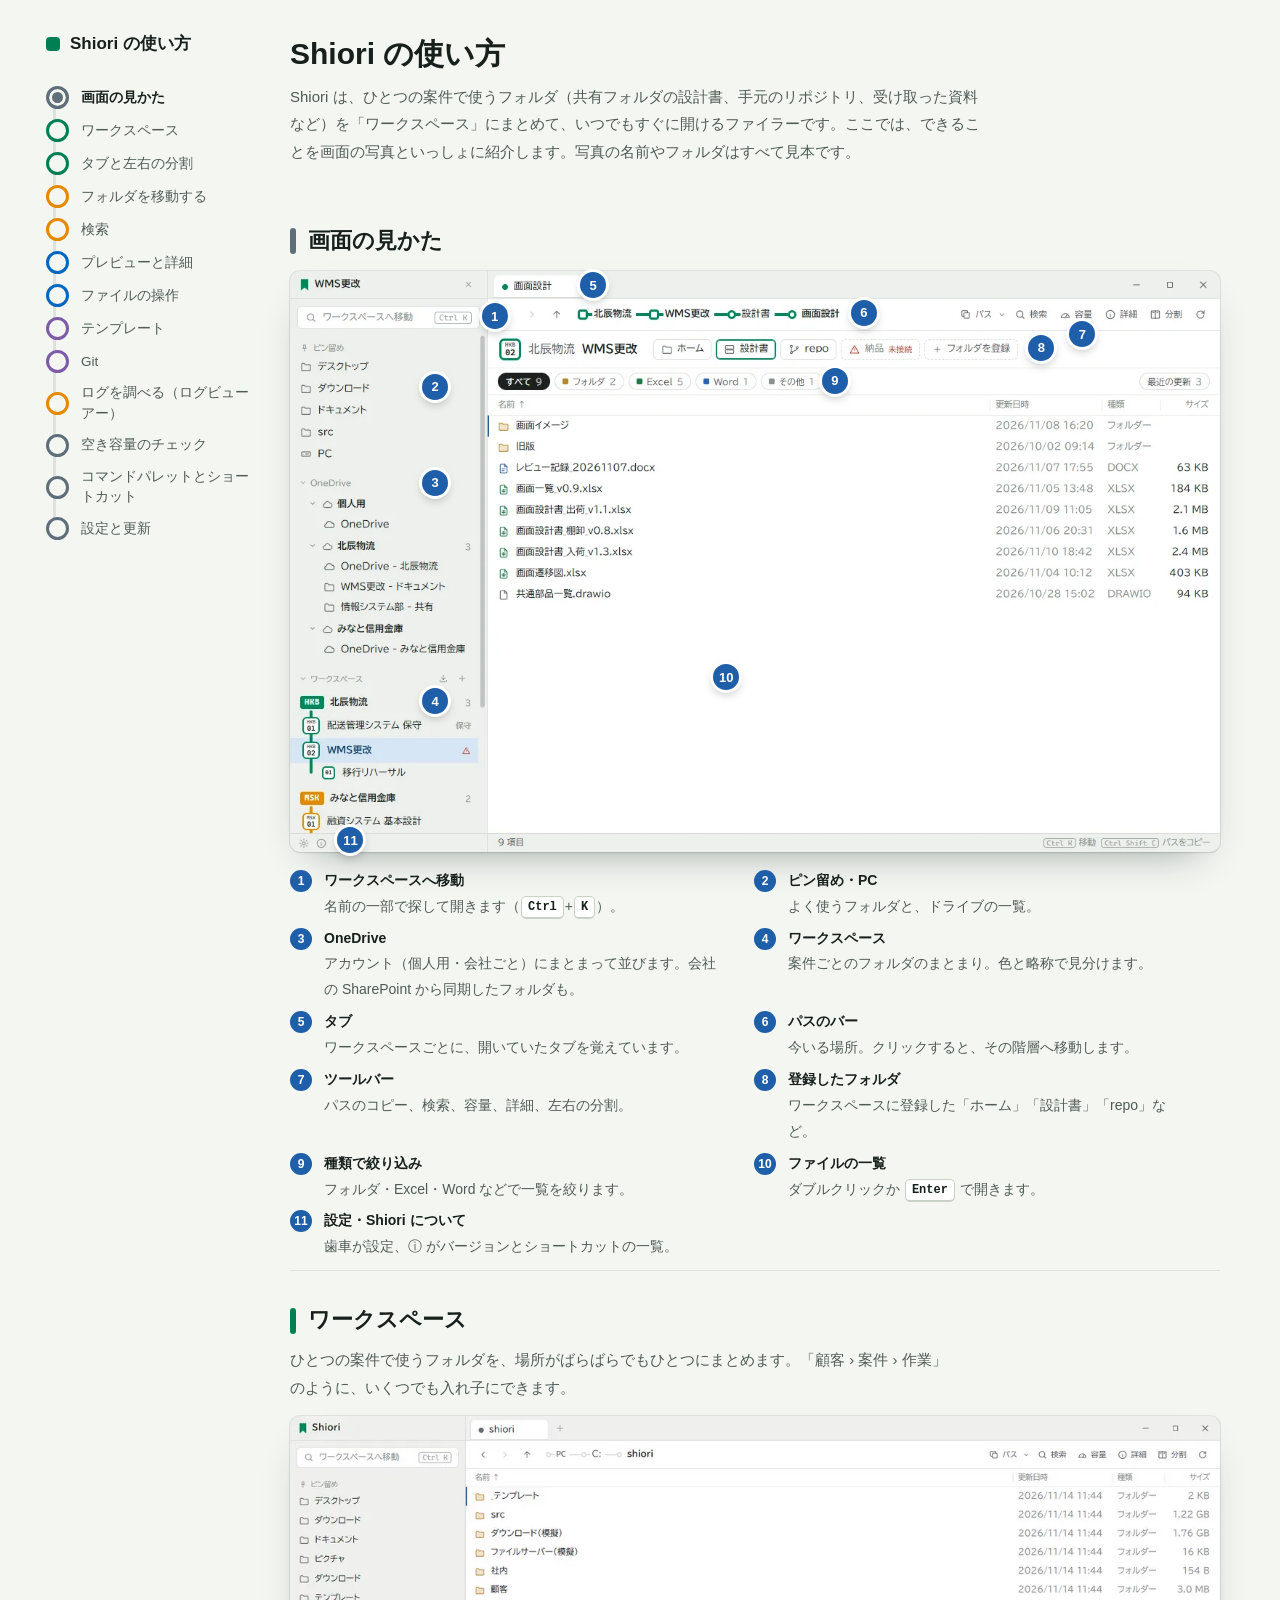
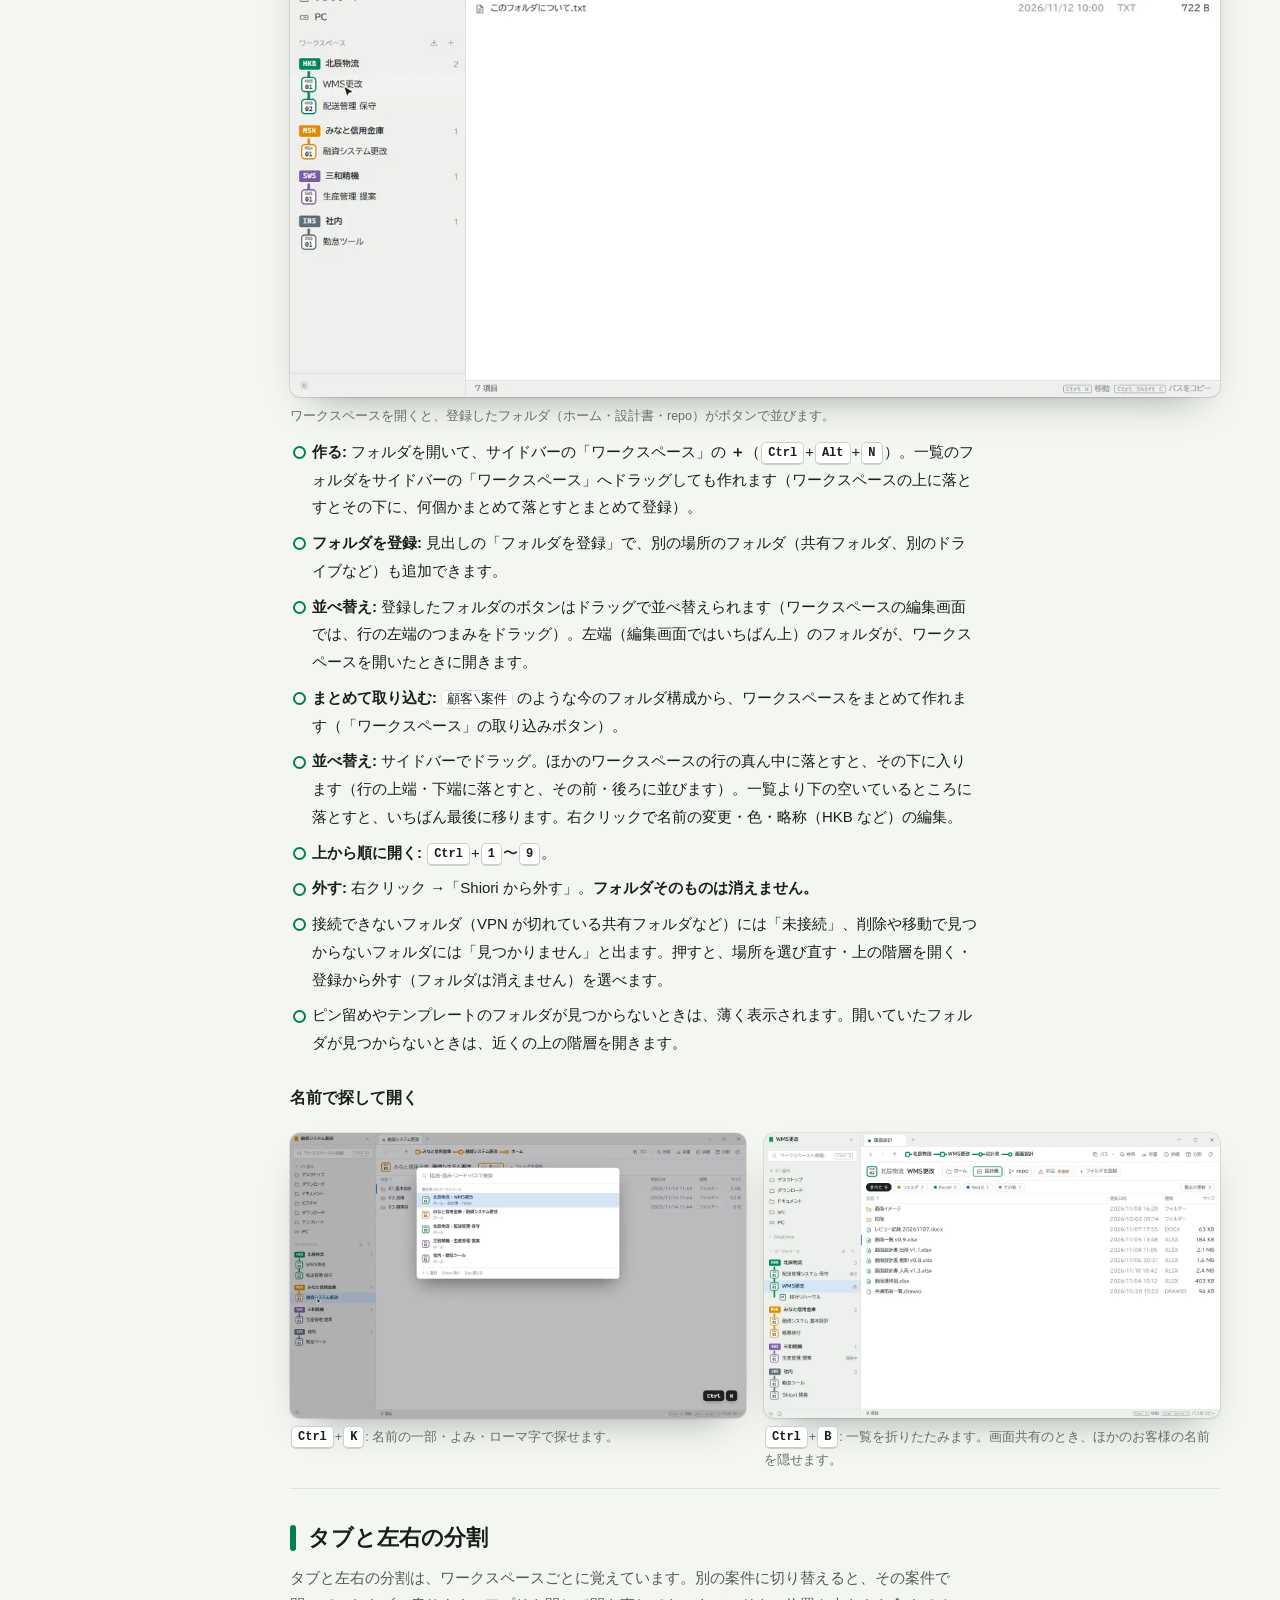
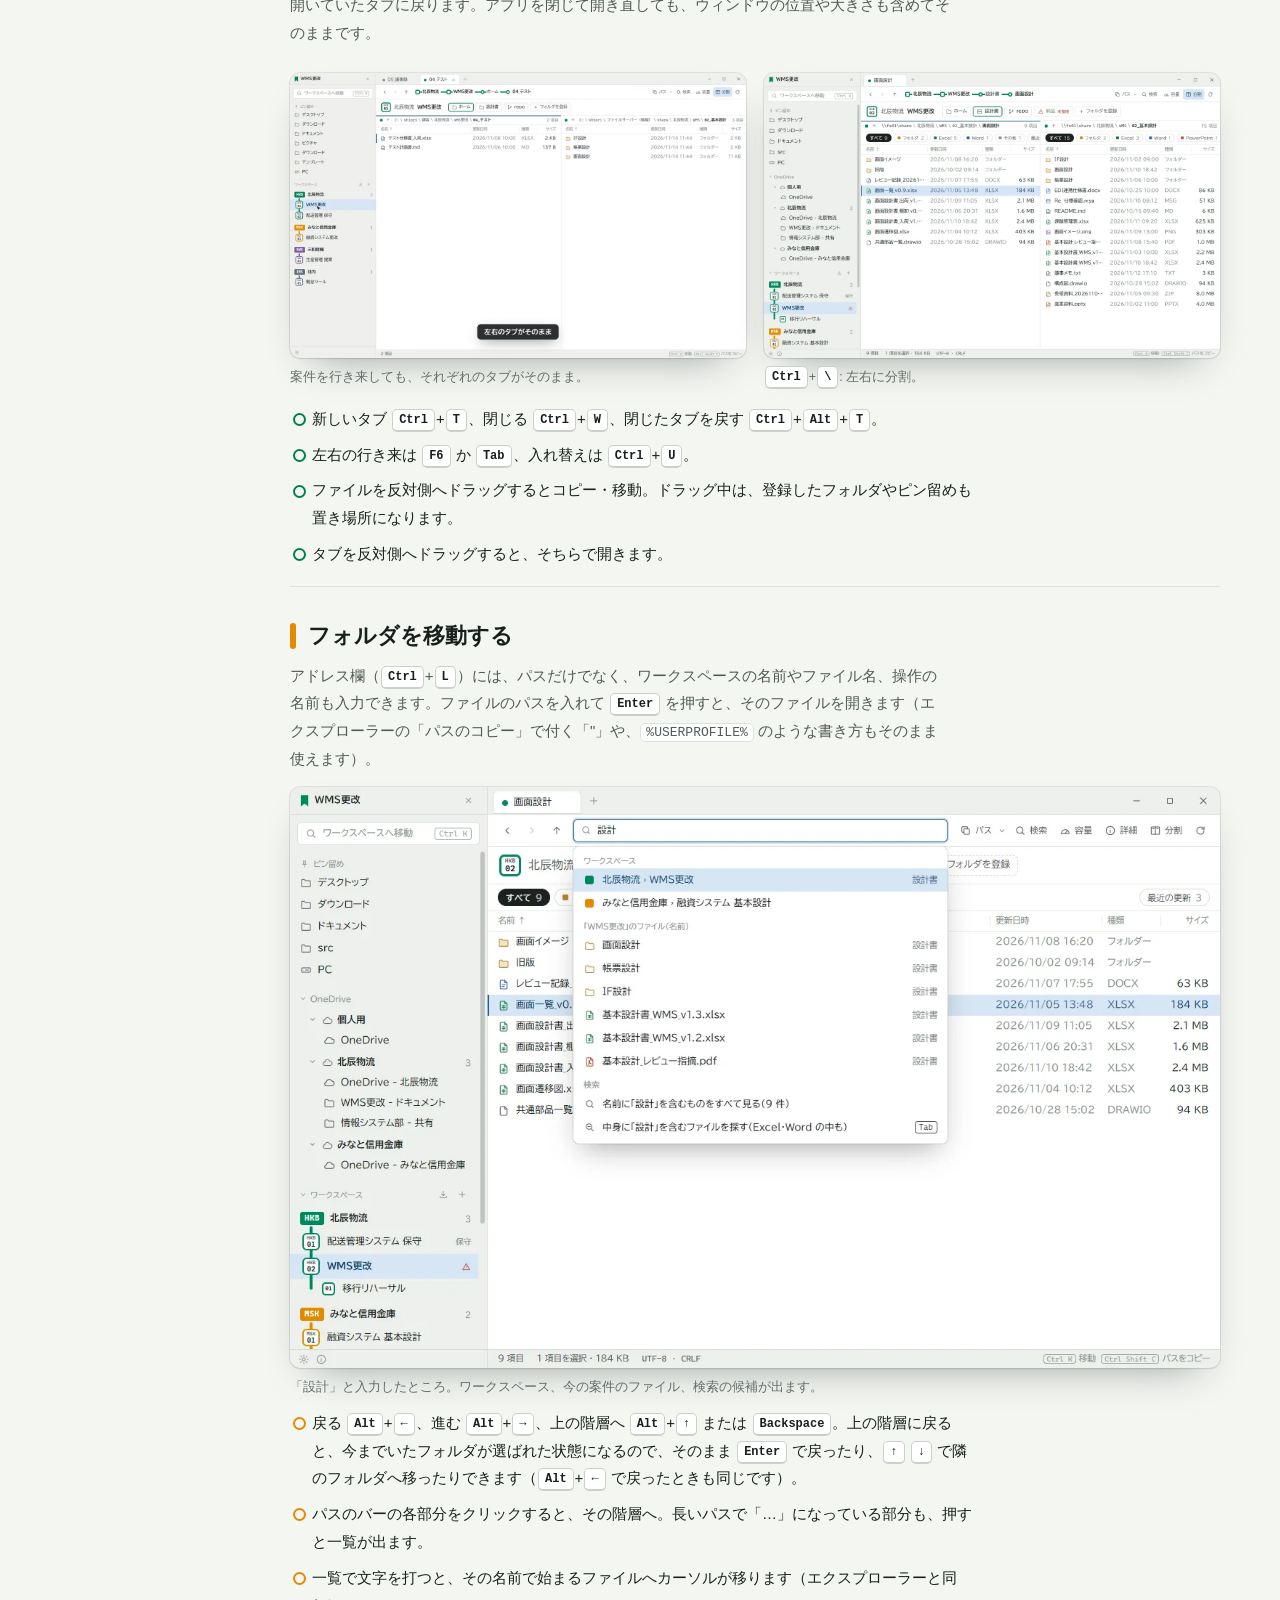
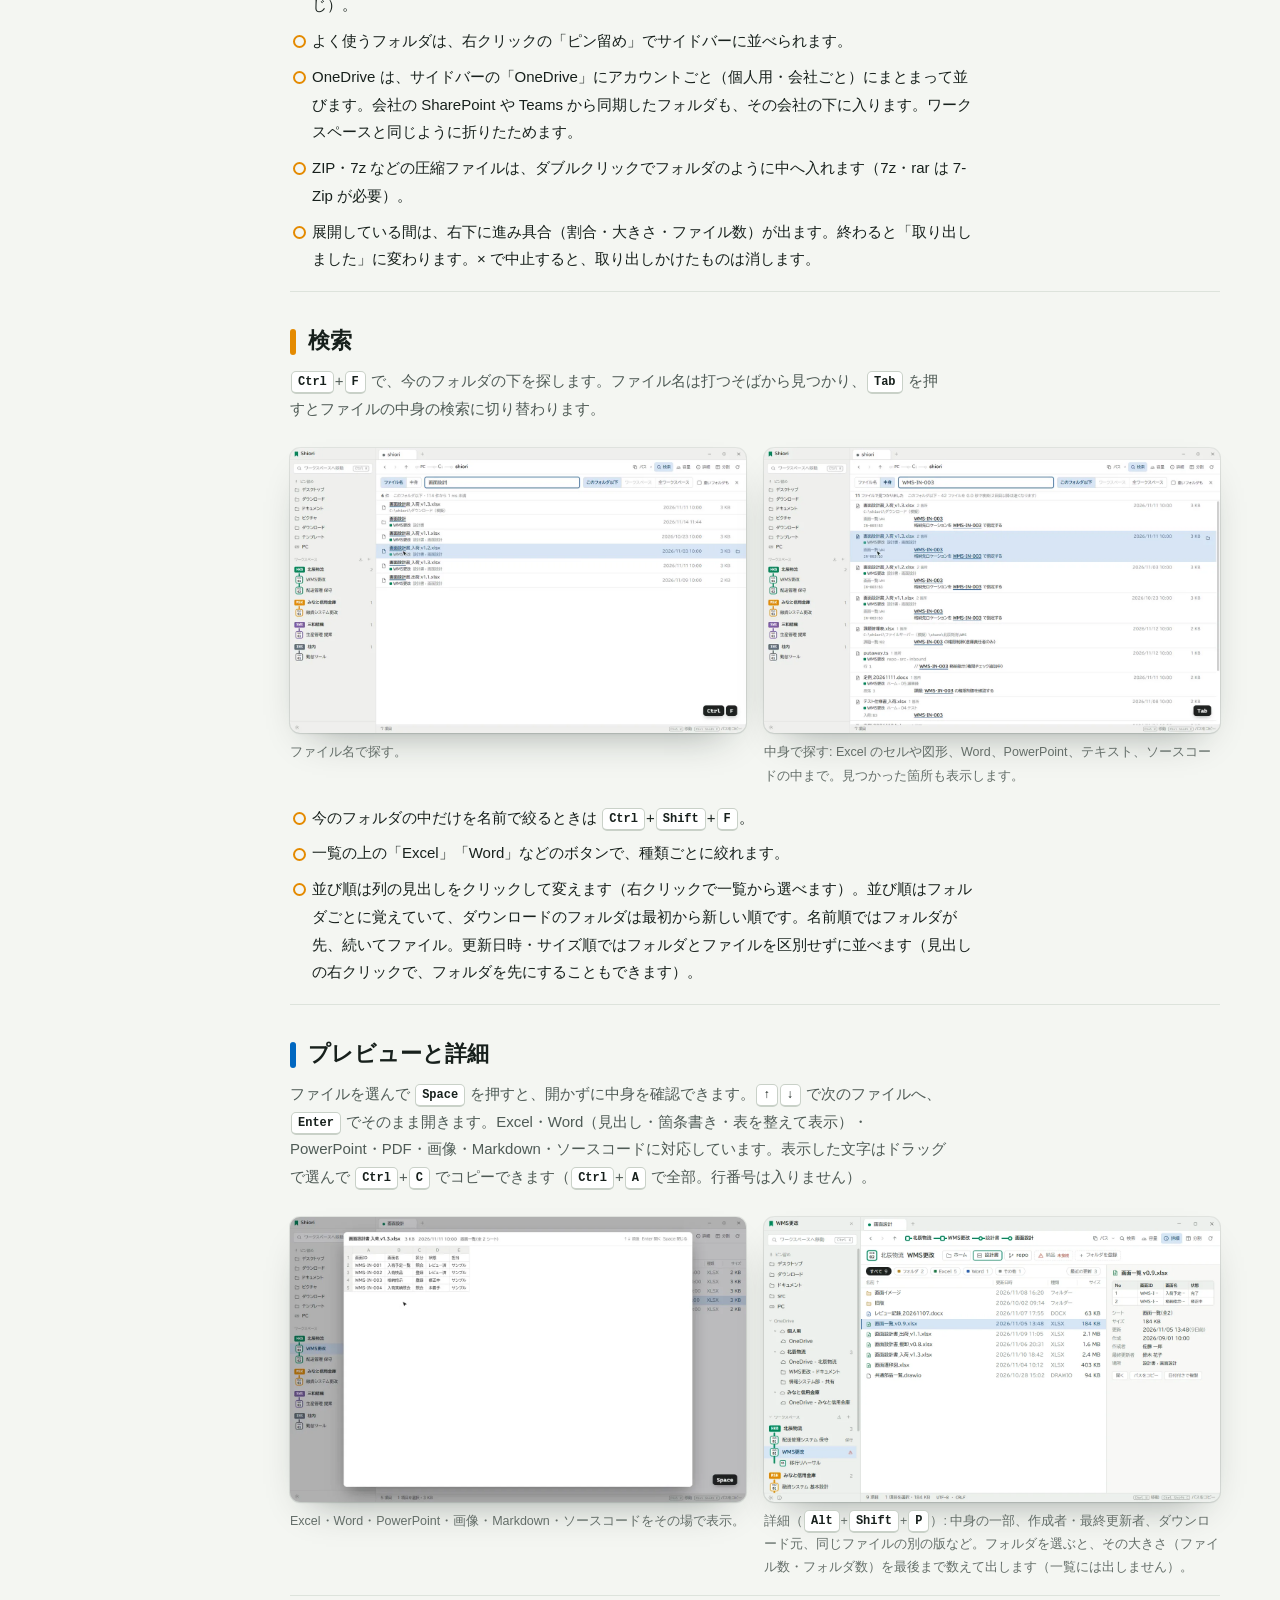
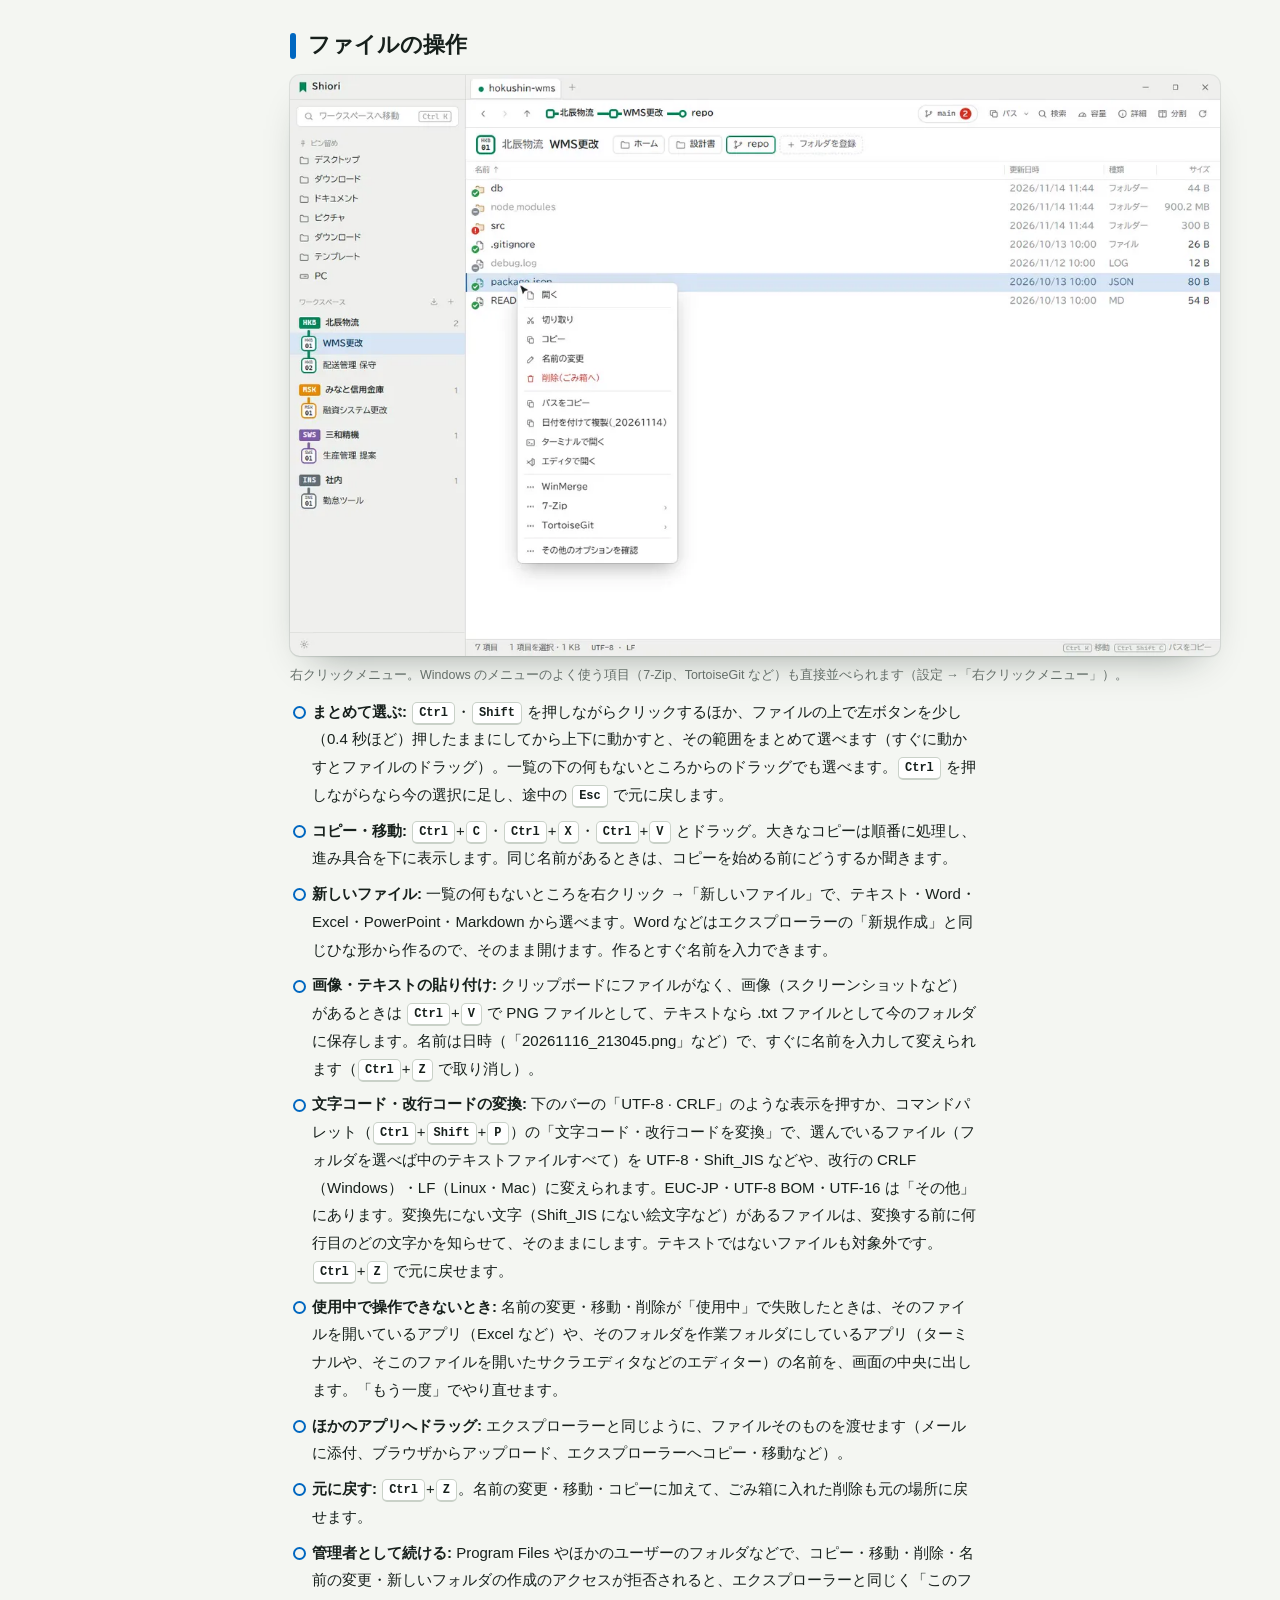
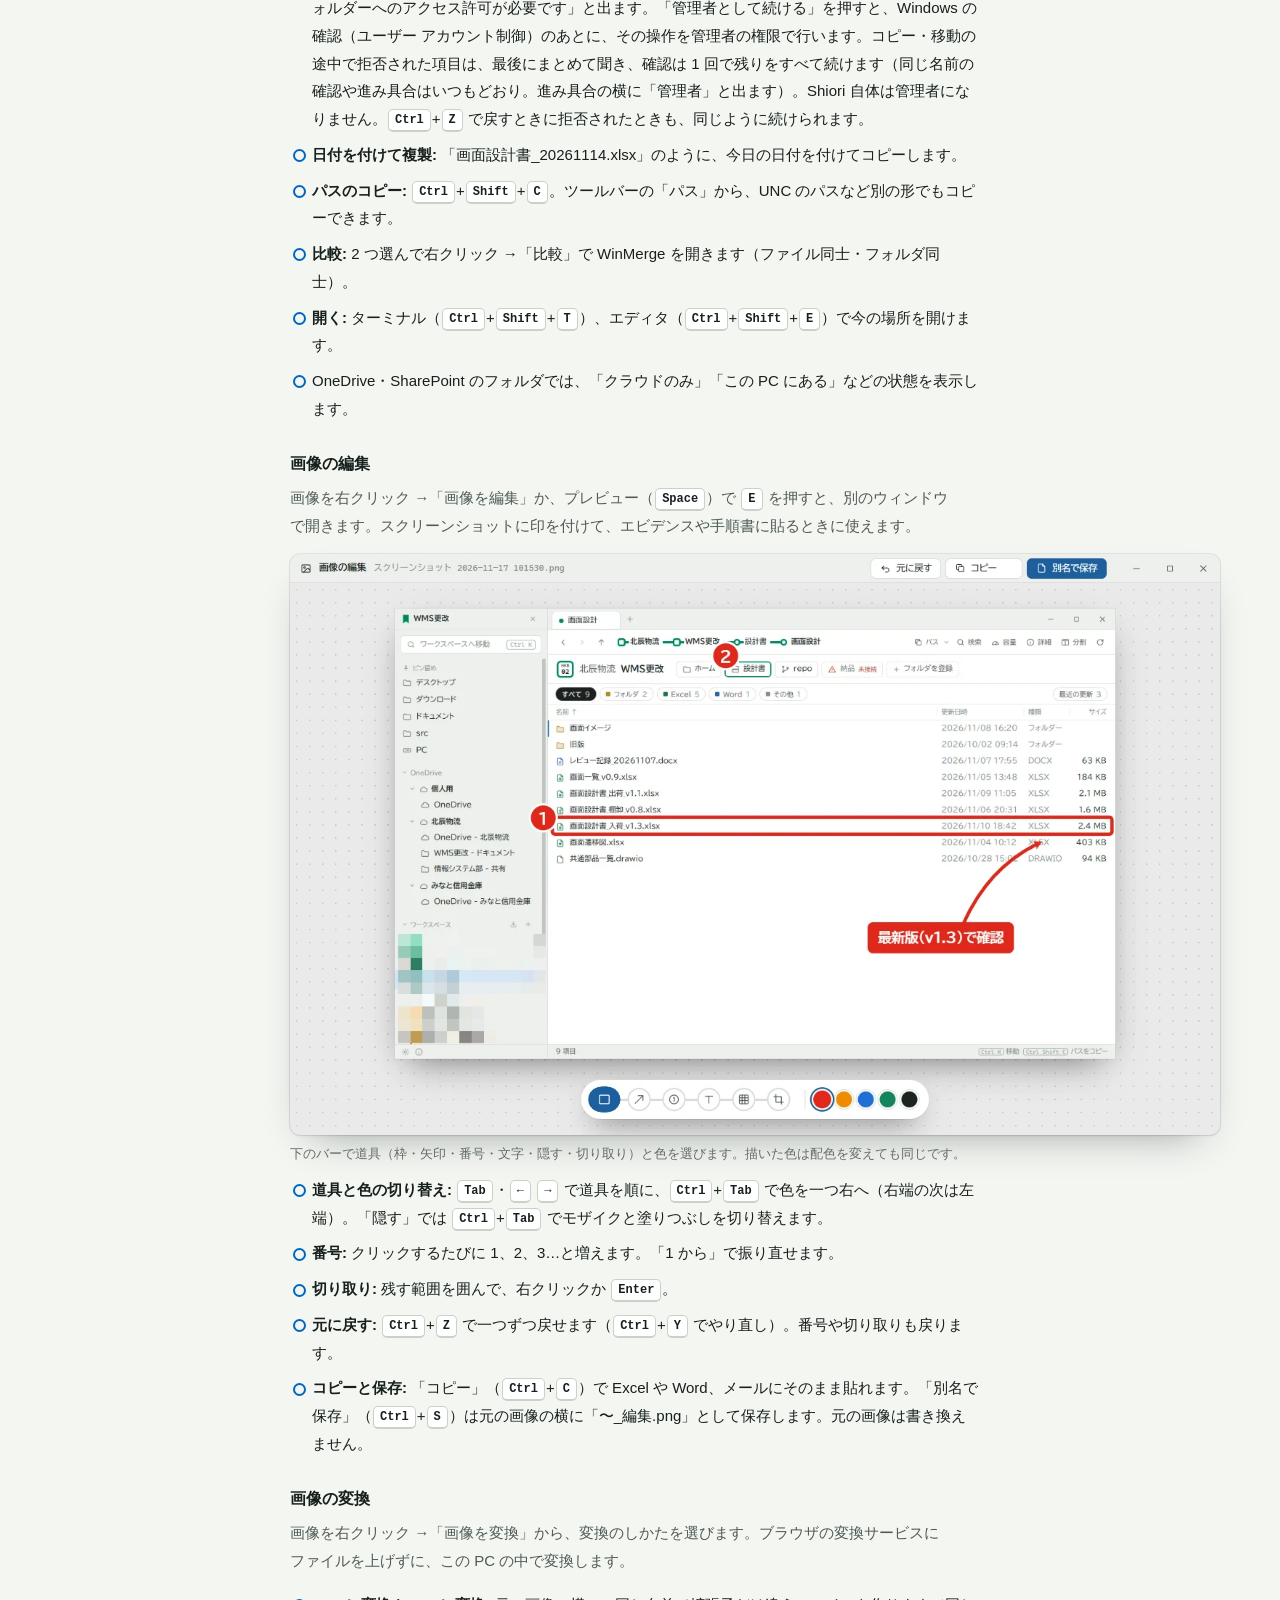
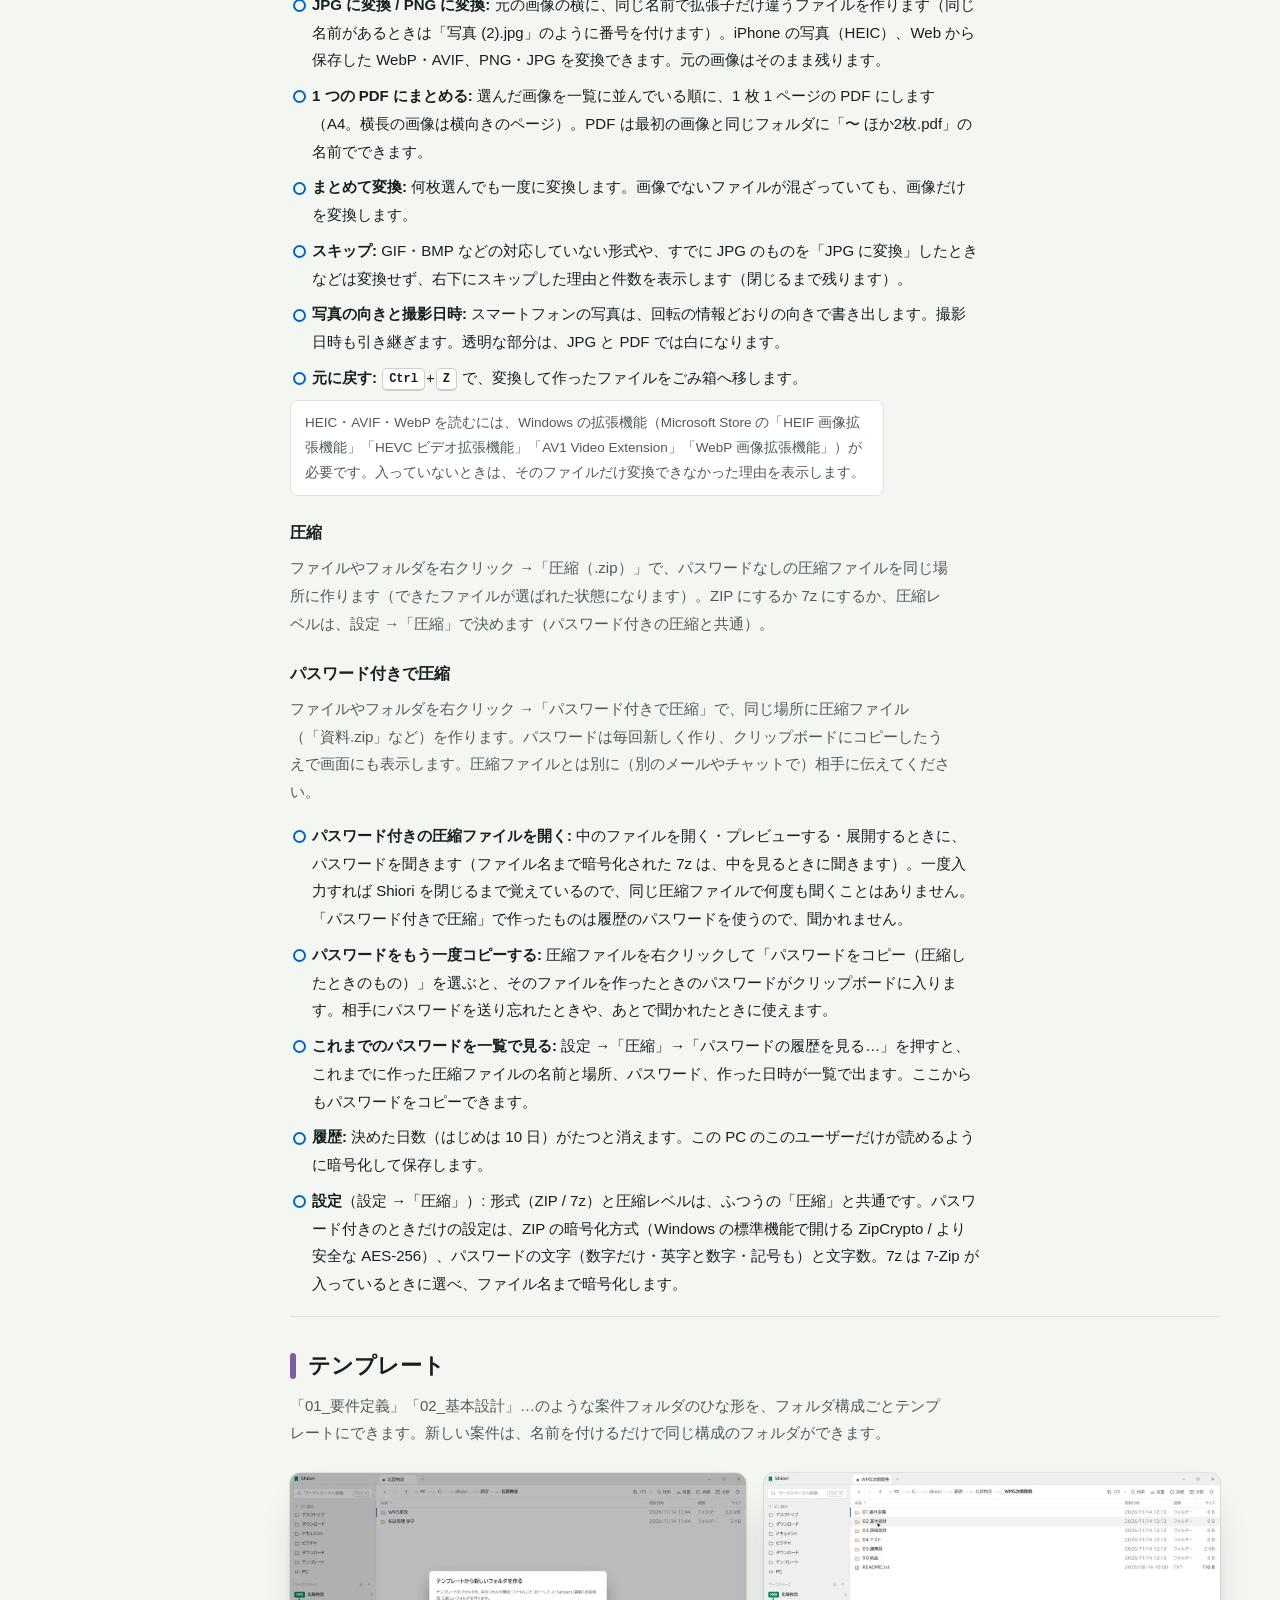
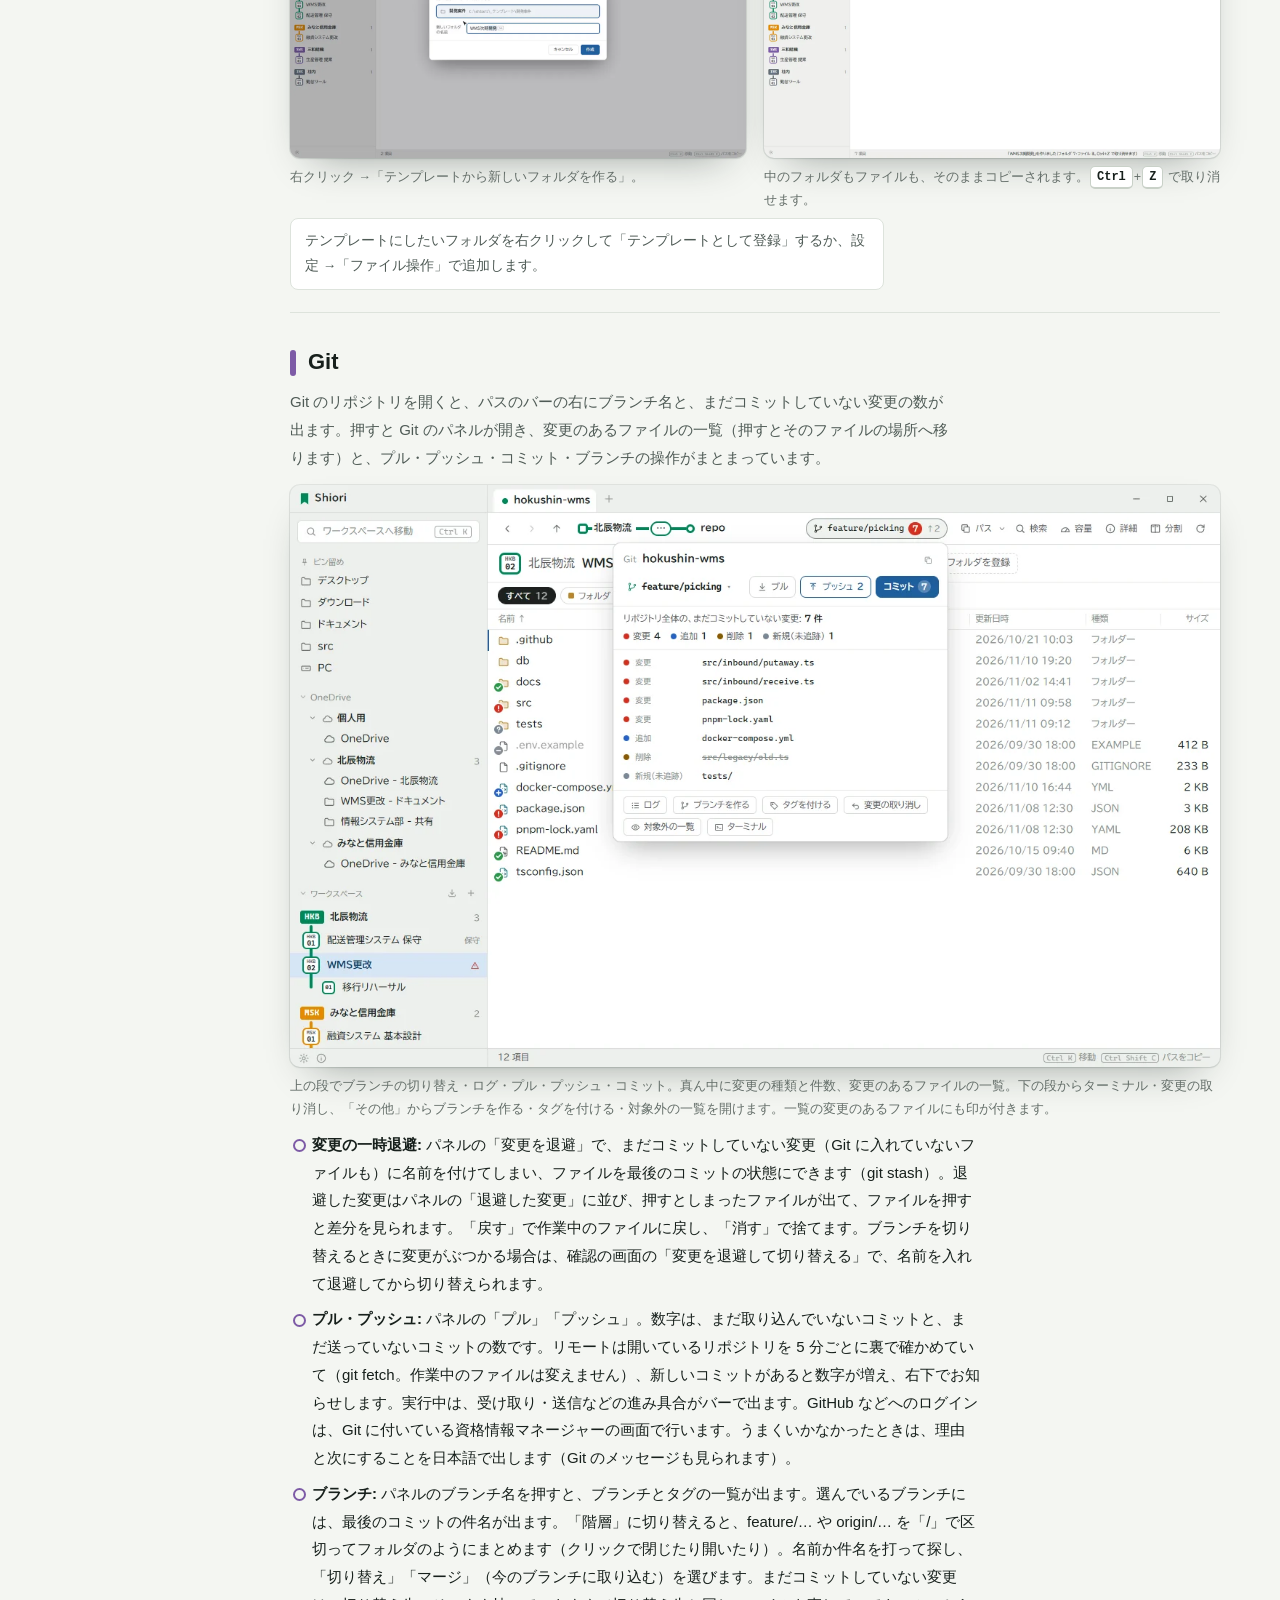
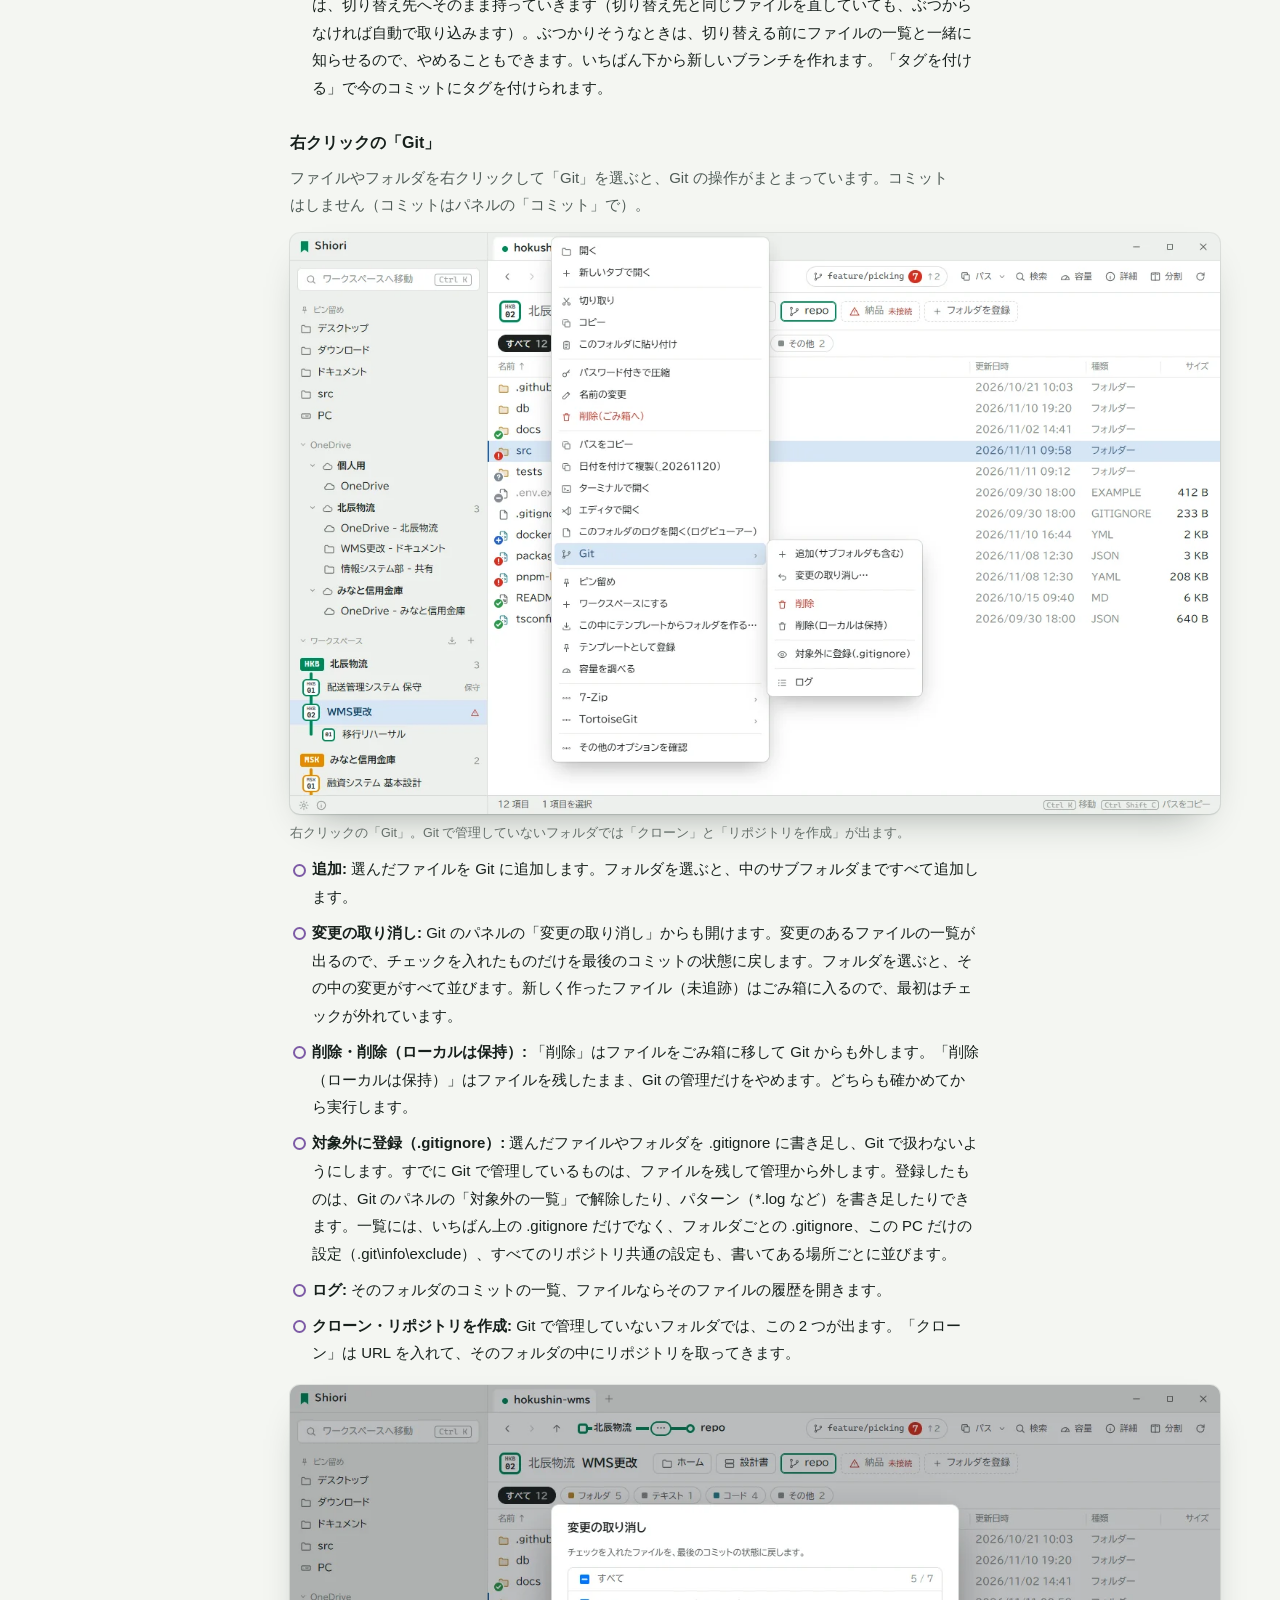
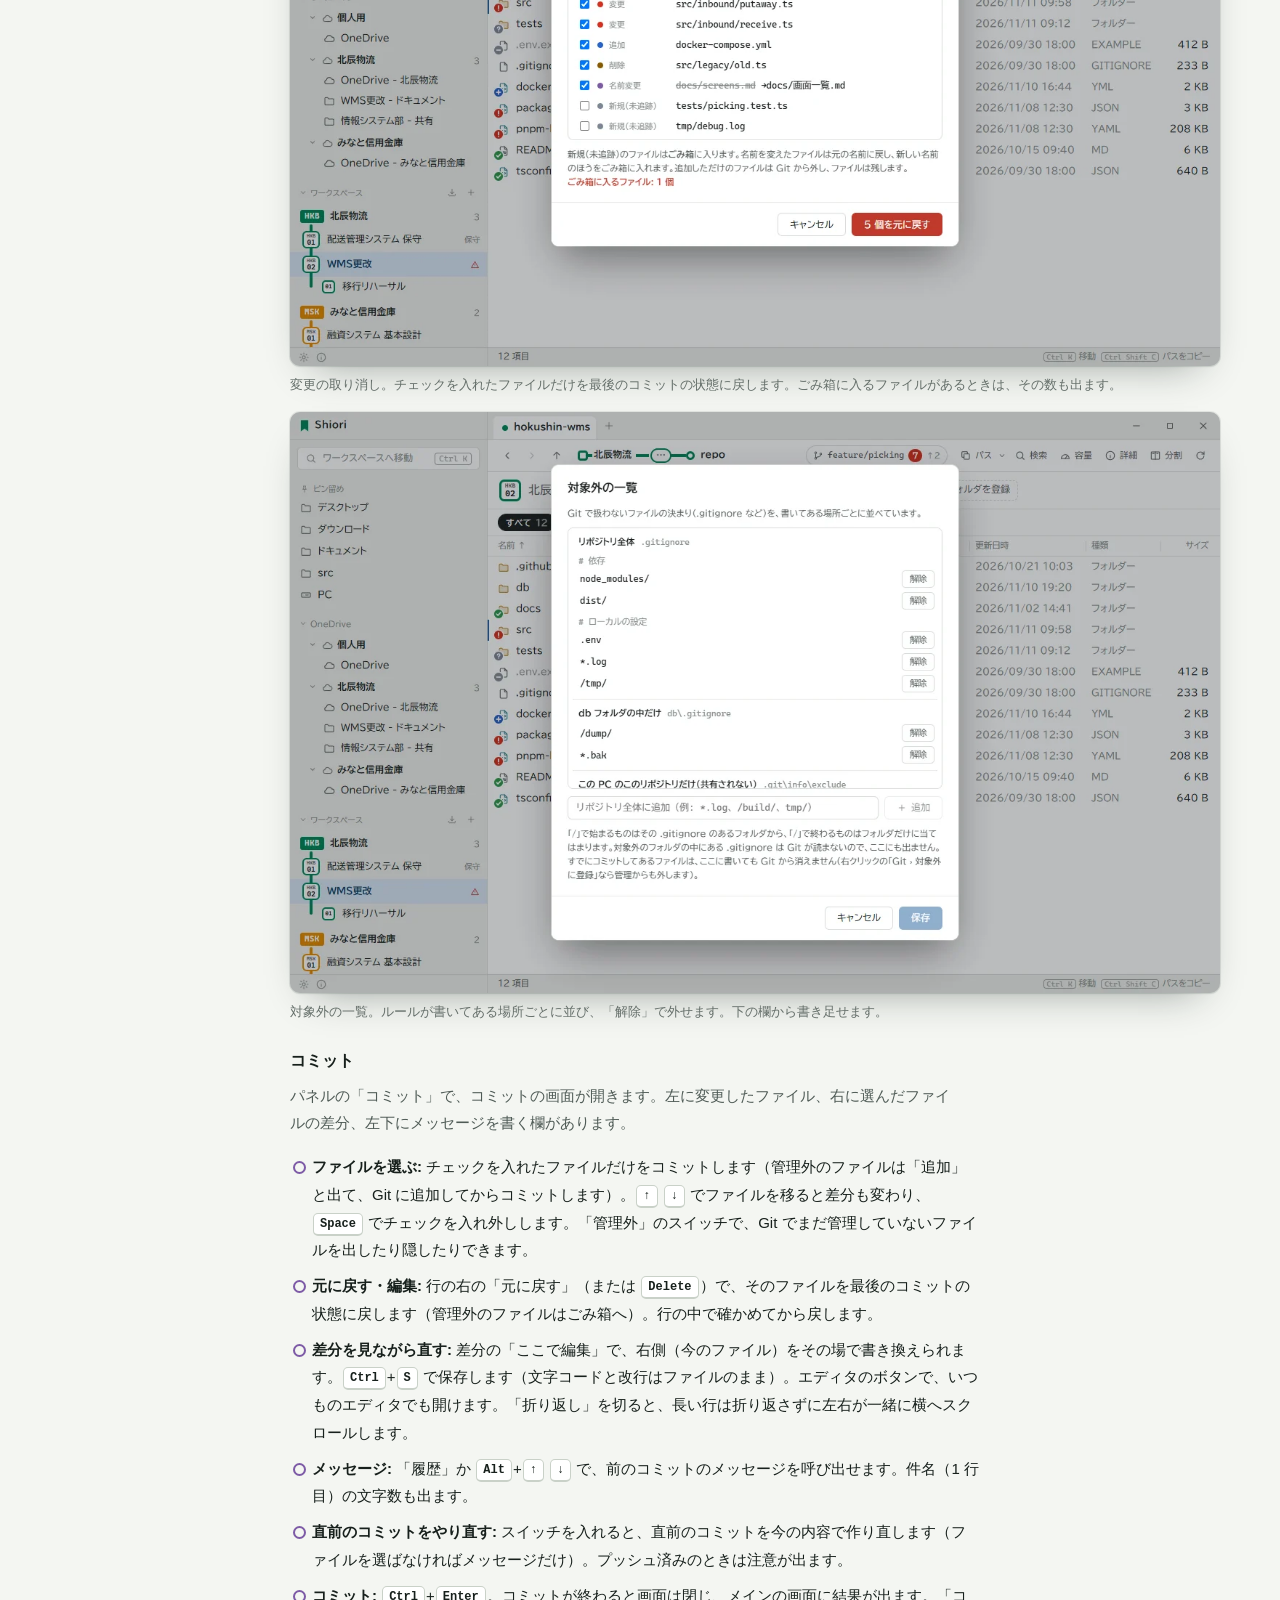
==== commit 120aaedb: "Shiori 0.3.4 を公開する" ====
--- a/guide/index.html
+++ b/guide/index.html
@@ -249,6 +249,7 @@
         <li><b>使用中で操作できないとき:</b> 名前の変更・移動・削除が「使用中」で失敗したときは、そのファイルを開いているアプリ（Excel など）や、そのフォルダを作業フォルダにしているアプリ（ターミナルや、そこのファイルを開いたサクラエディタなどのエディター）の名前を、画面の中央に出します。「もう一度」でやり直せます。</li>
         <li><b>ほかのアプリへドラッグ:</b> エクスプローラーと同じように、ファイルそのものを渡せます（メールに添付、ブラウザからアップロード、エクスプローラーへコピー・移動など）。</li>
         <li><b>元に戻す:</b> <kbd>Ctrl</kbd>+<kbd>Z</kbd>。名前の変更・移動・コピーに加えて、ごみ箱に入れた削除も元の場所に戻せます。</li>
+        <li><b>管理者として続ける:</b> Program Files やほかのユーザーのフォルダなどで、コピー・移動・削除・名前の変更・新しいフォルダの作成のアクセスが拒否されると、エクスプローラーと同じく「このフォルダーへのアクセス許可が必要です」と出ます。「管理者として続ける」を押すと、Windows の確認（ユーザー アカウント制御）のあとに、その操作を管理者の権限で行います。コピー・移動の途中で拒否された項目は、最後にまとめて聞き、確認は 1 回で残りをすべて続けます（同じ名前の確認や進み具合はいつもどおり。進み具合の横に「管理者」と出ます）。Shiori 自体は管理者になりません。<kbd>Ctrl</kbd>+<kbd>Z</kbd> で戻すときに拒否されたときも、同じように続けられます。</li>
         <li><b>日付を付けて複製:</b> 「画面設計書_20261114.xlsx」のように、今日の日付を付けてコピーします。</li>
         <li><b>パスのコピー:</b> <kbd>Ctrl</kbd>+<kbd>Shift</kbd>+<kbd>C</kbd>。ツールバーの「パス」から、UNC のパスなど別の形でもコピーできます。</li>
         <li><b>比較:</b> 2 つ選んで右クリック →「比較」で WinMerge を開きます（ファイル同士・フォルダ同士）。</li>
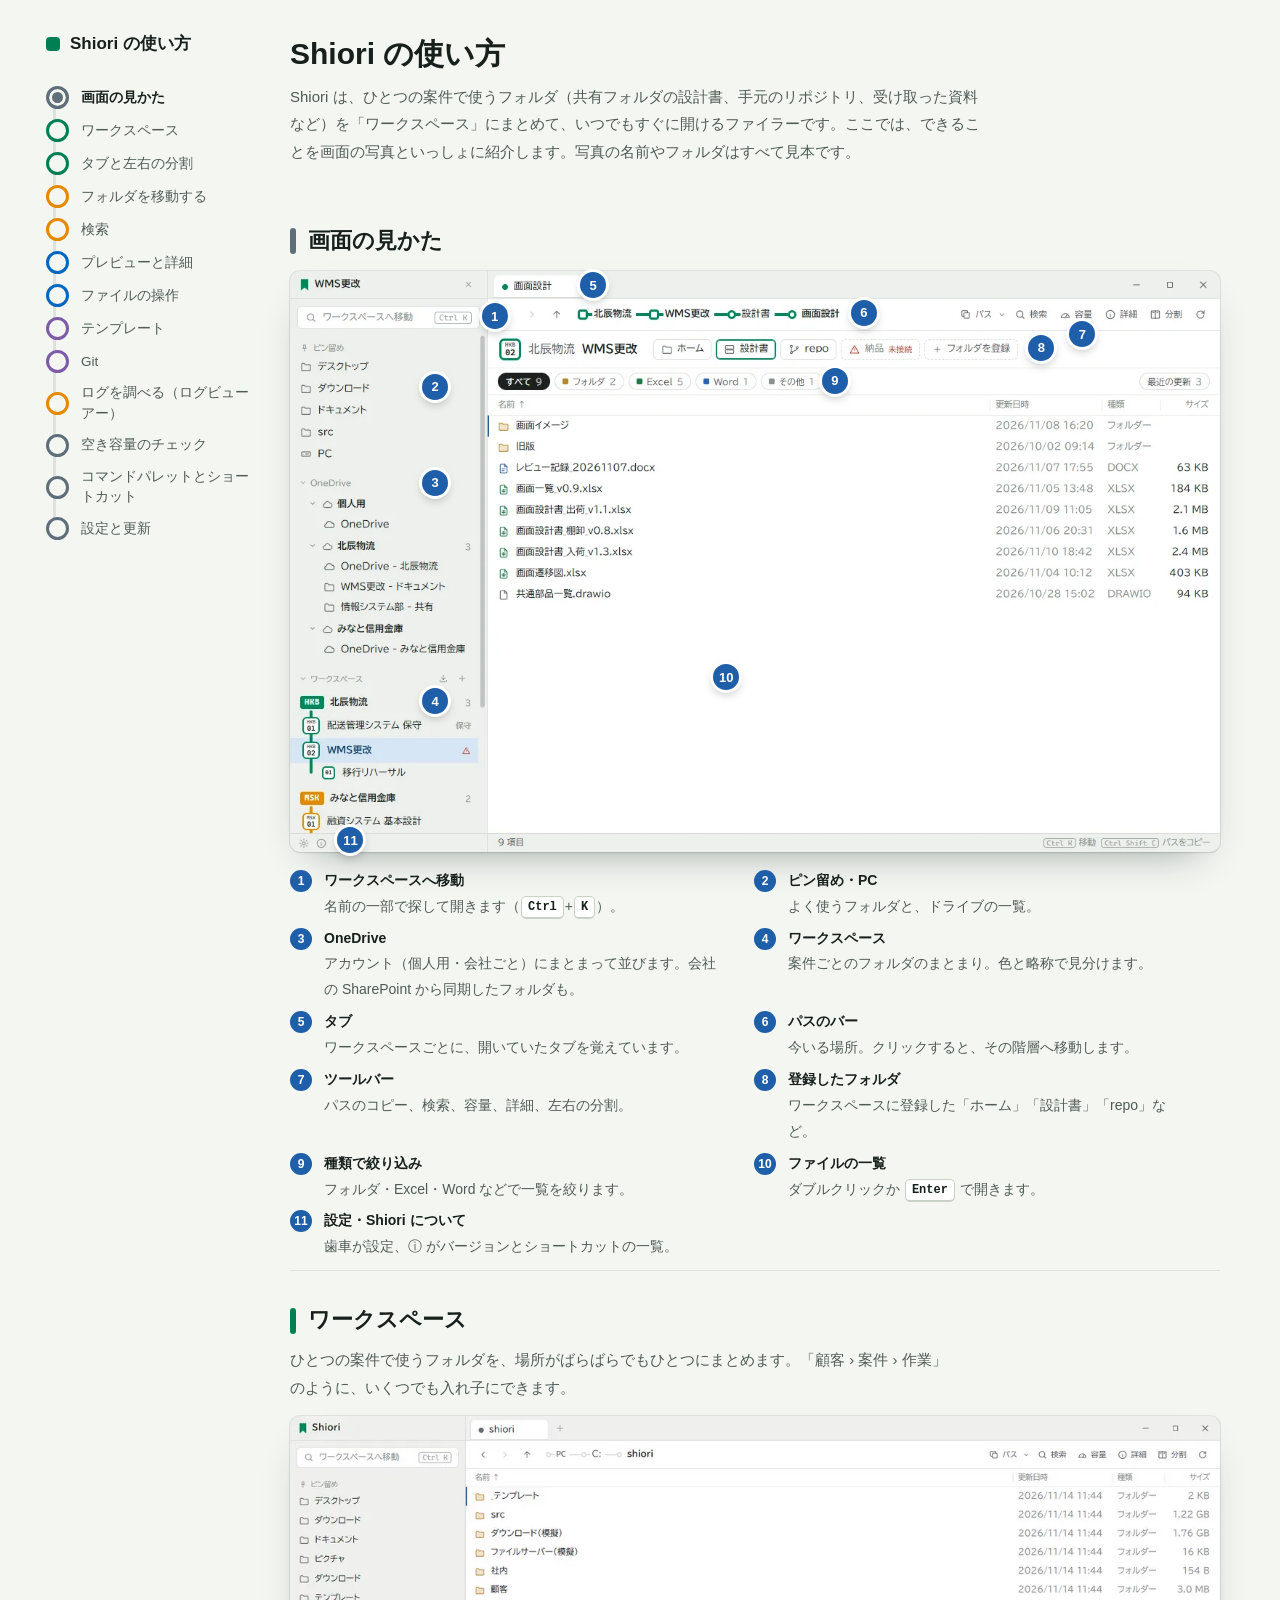
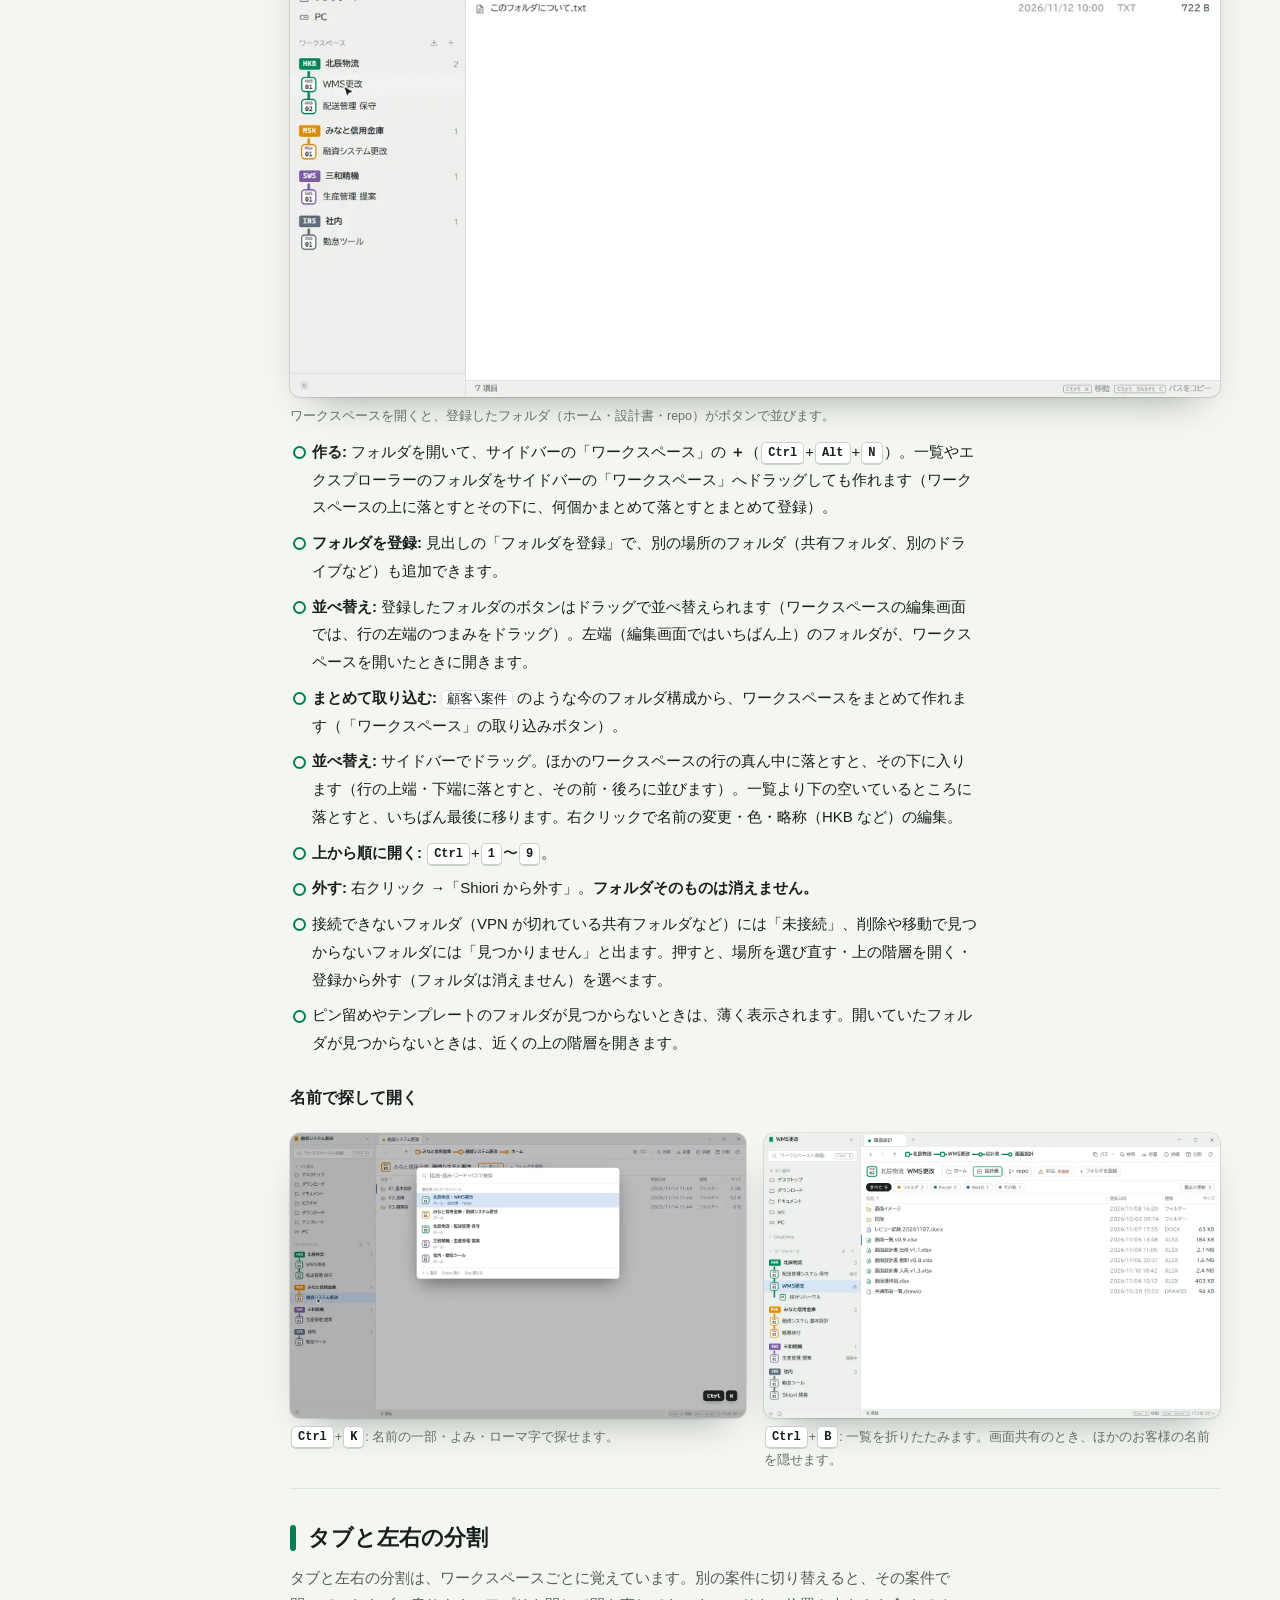
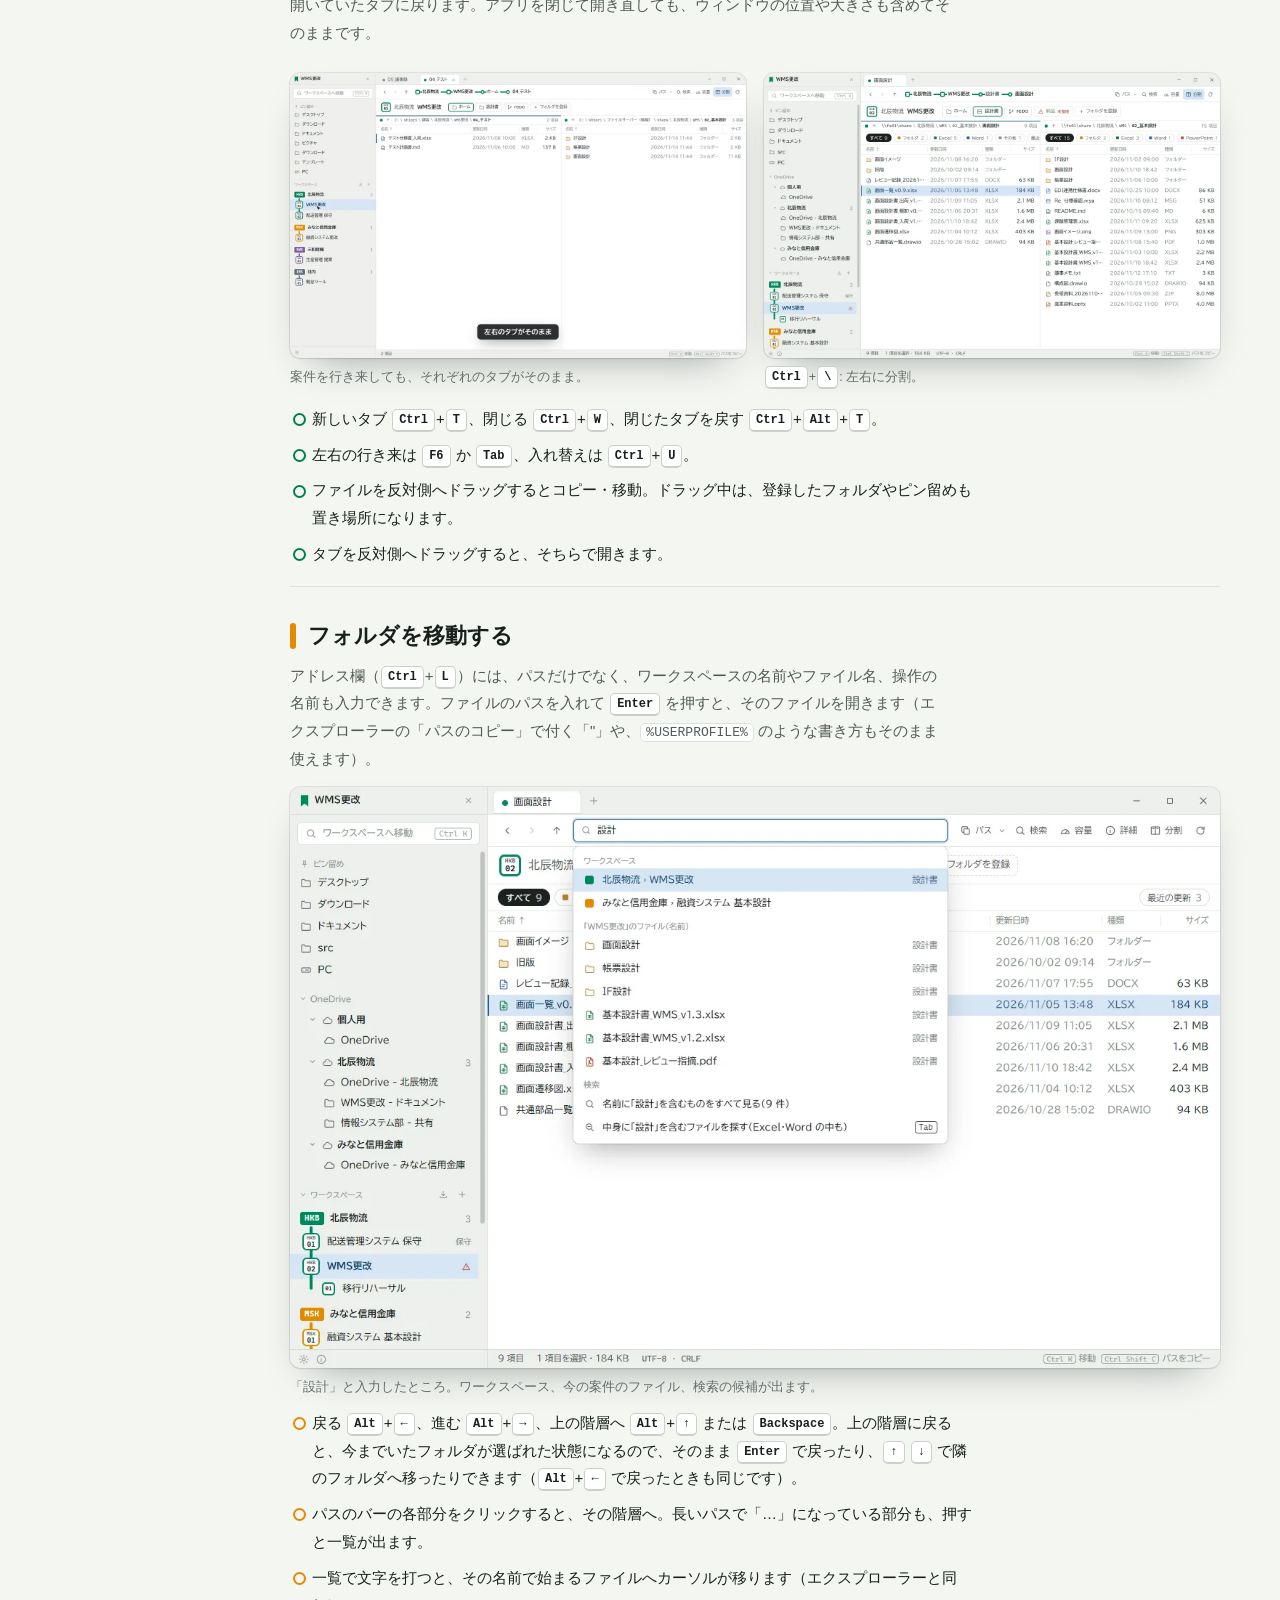
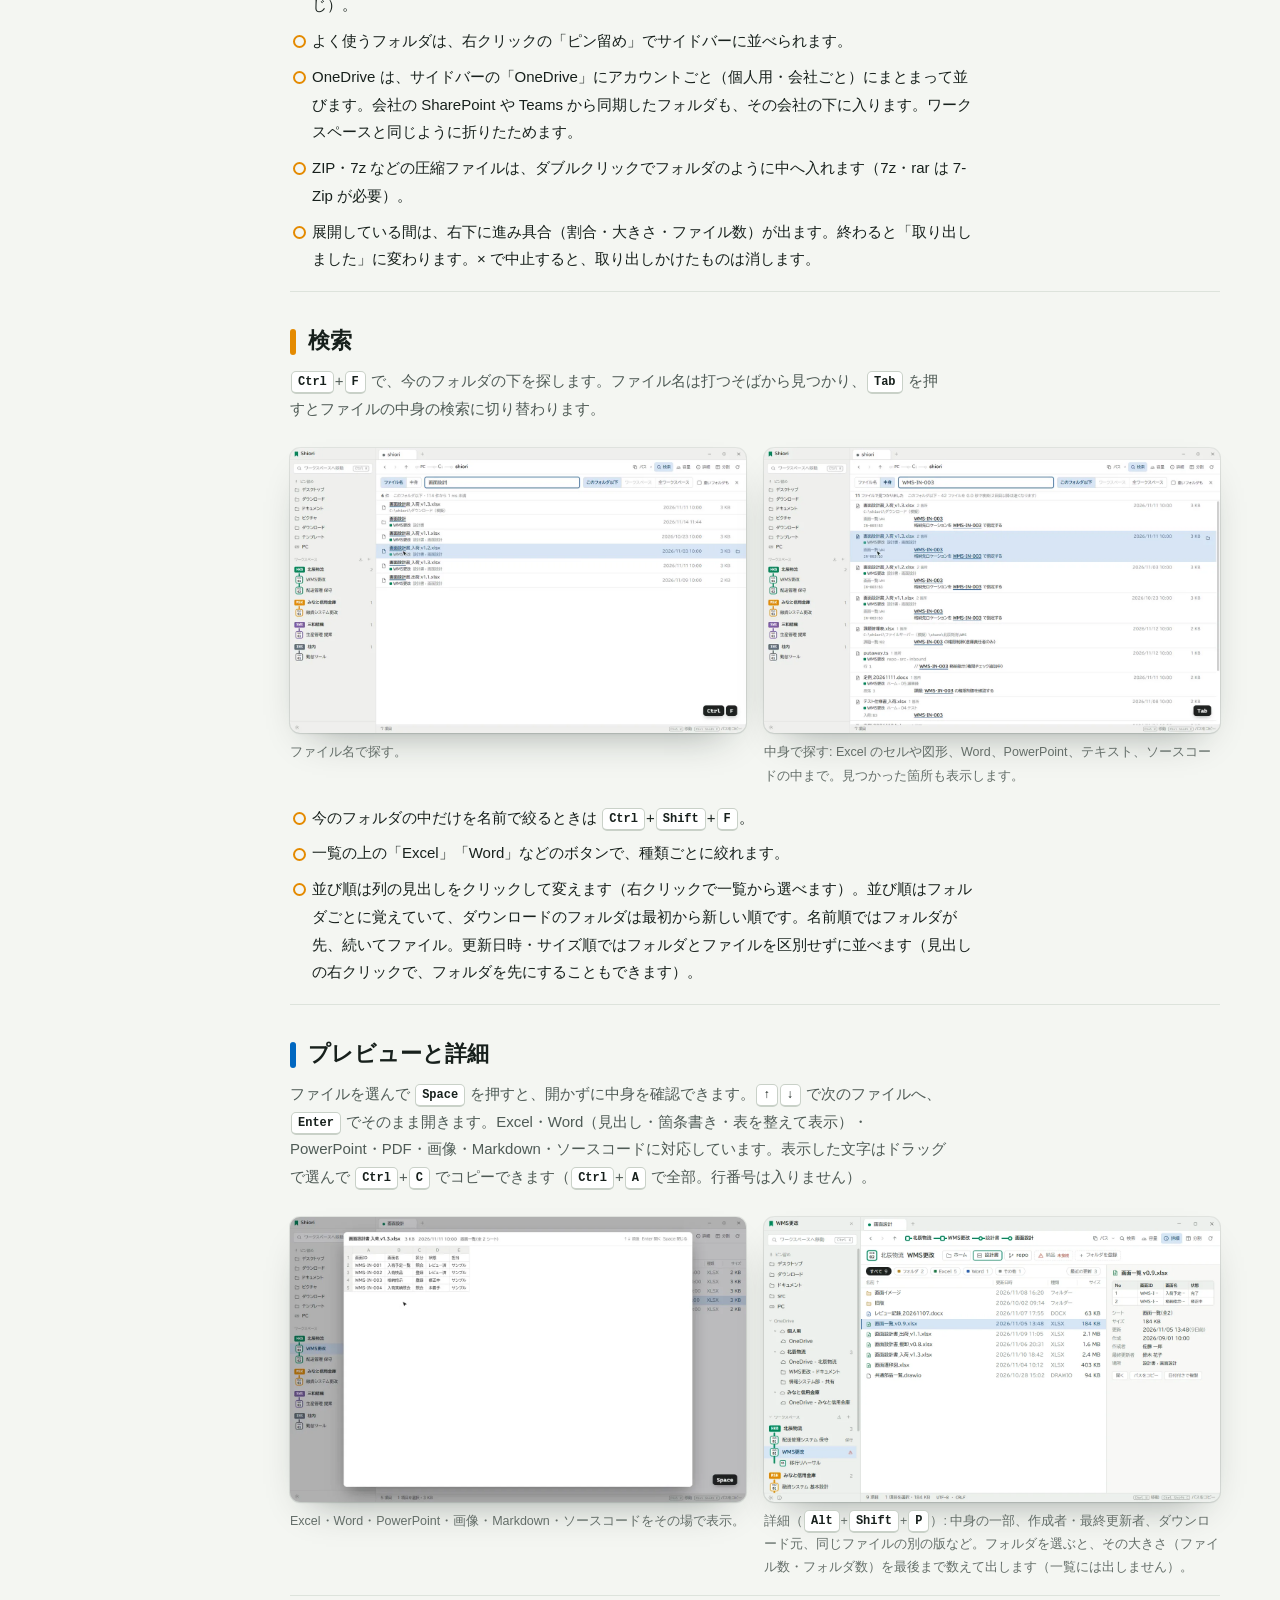
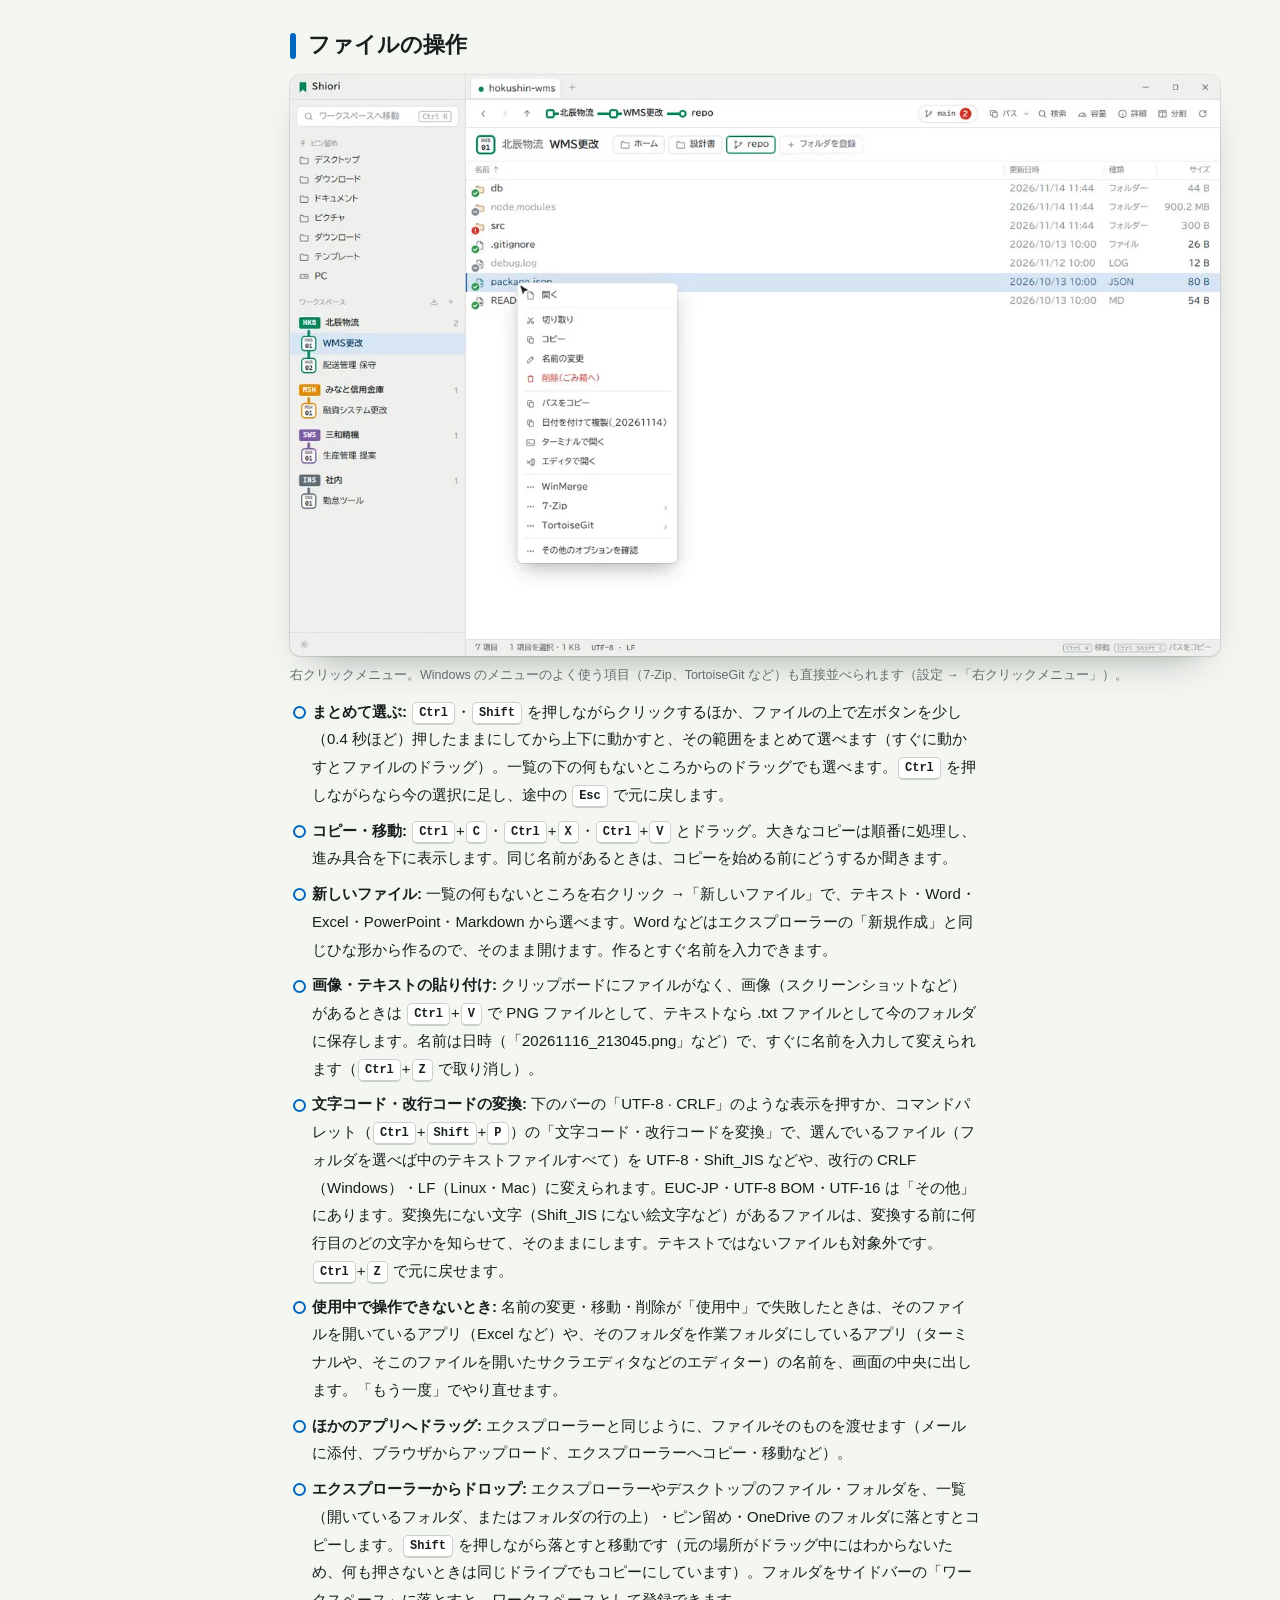
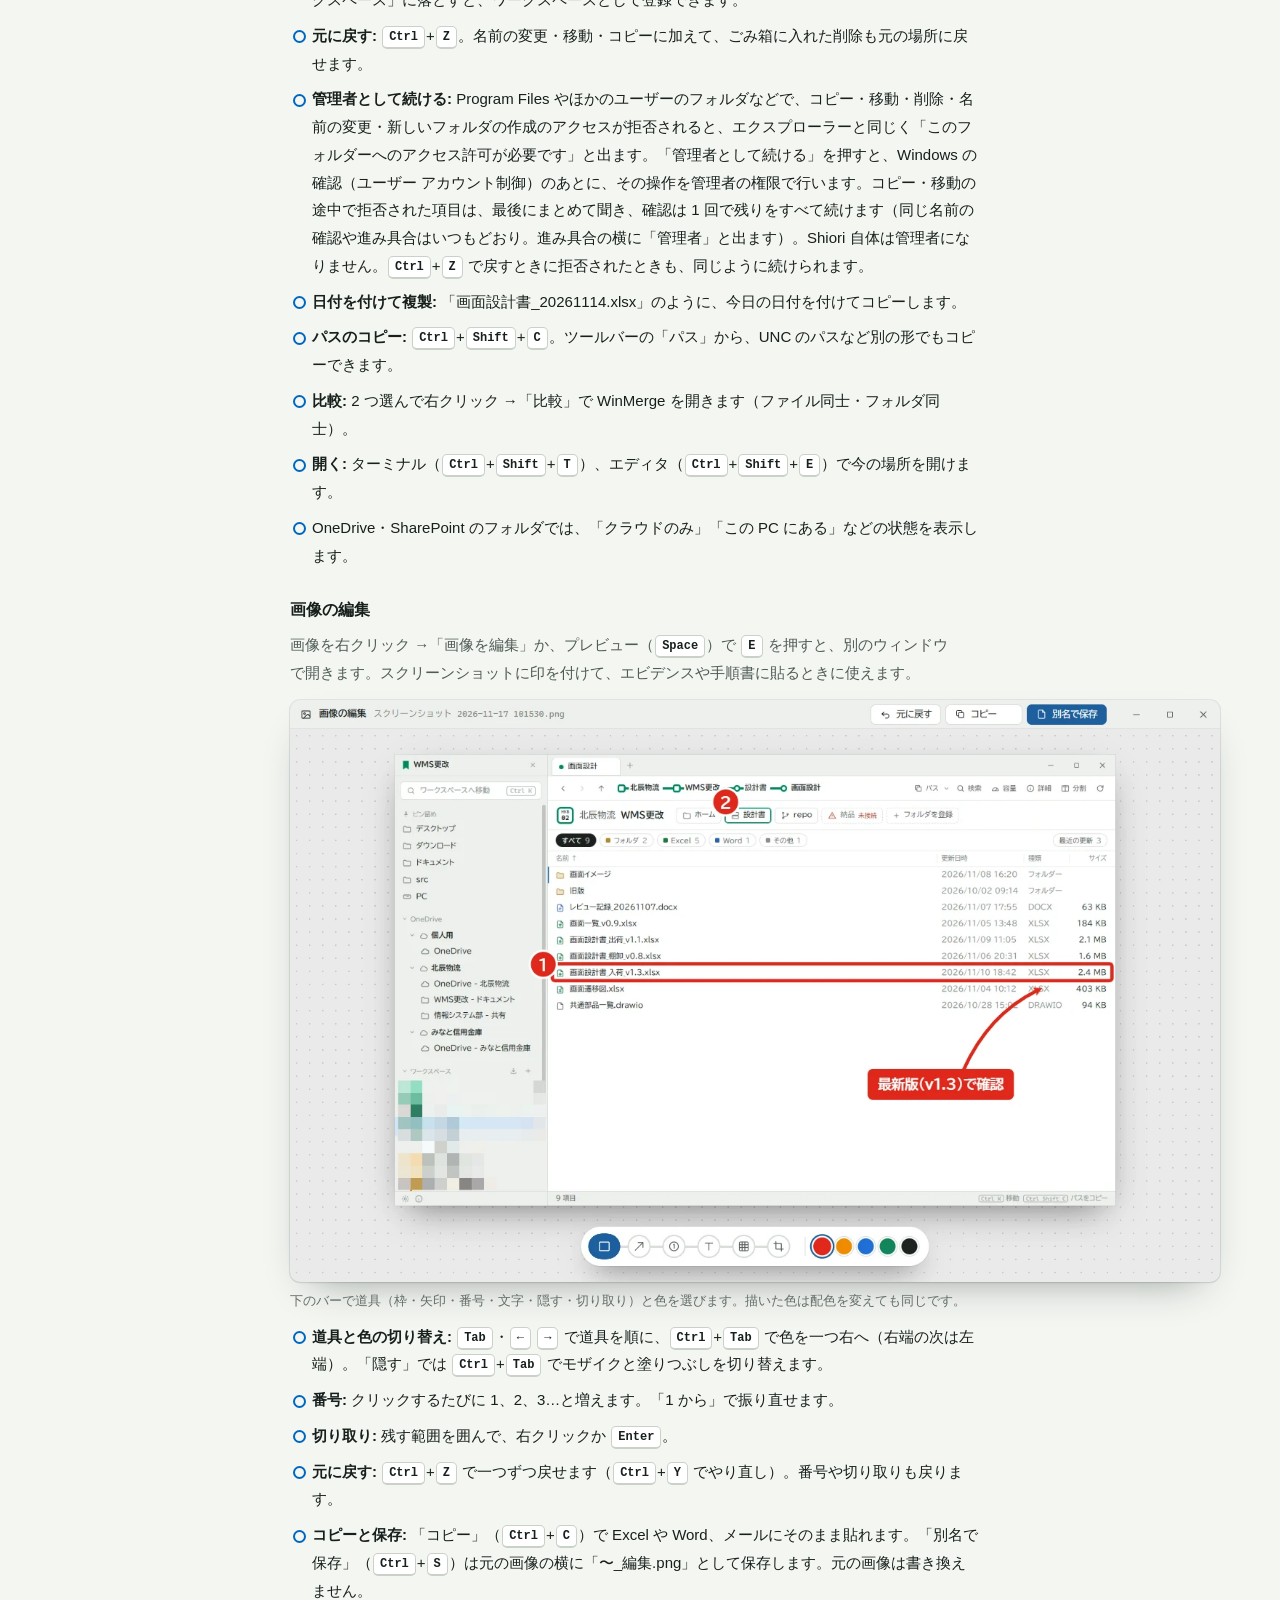
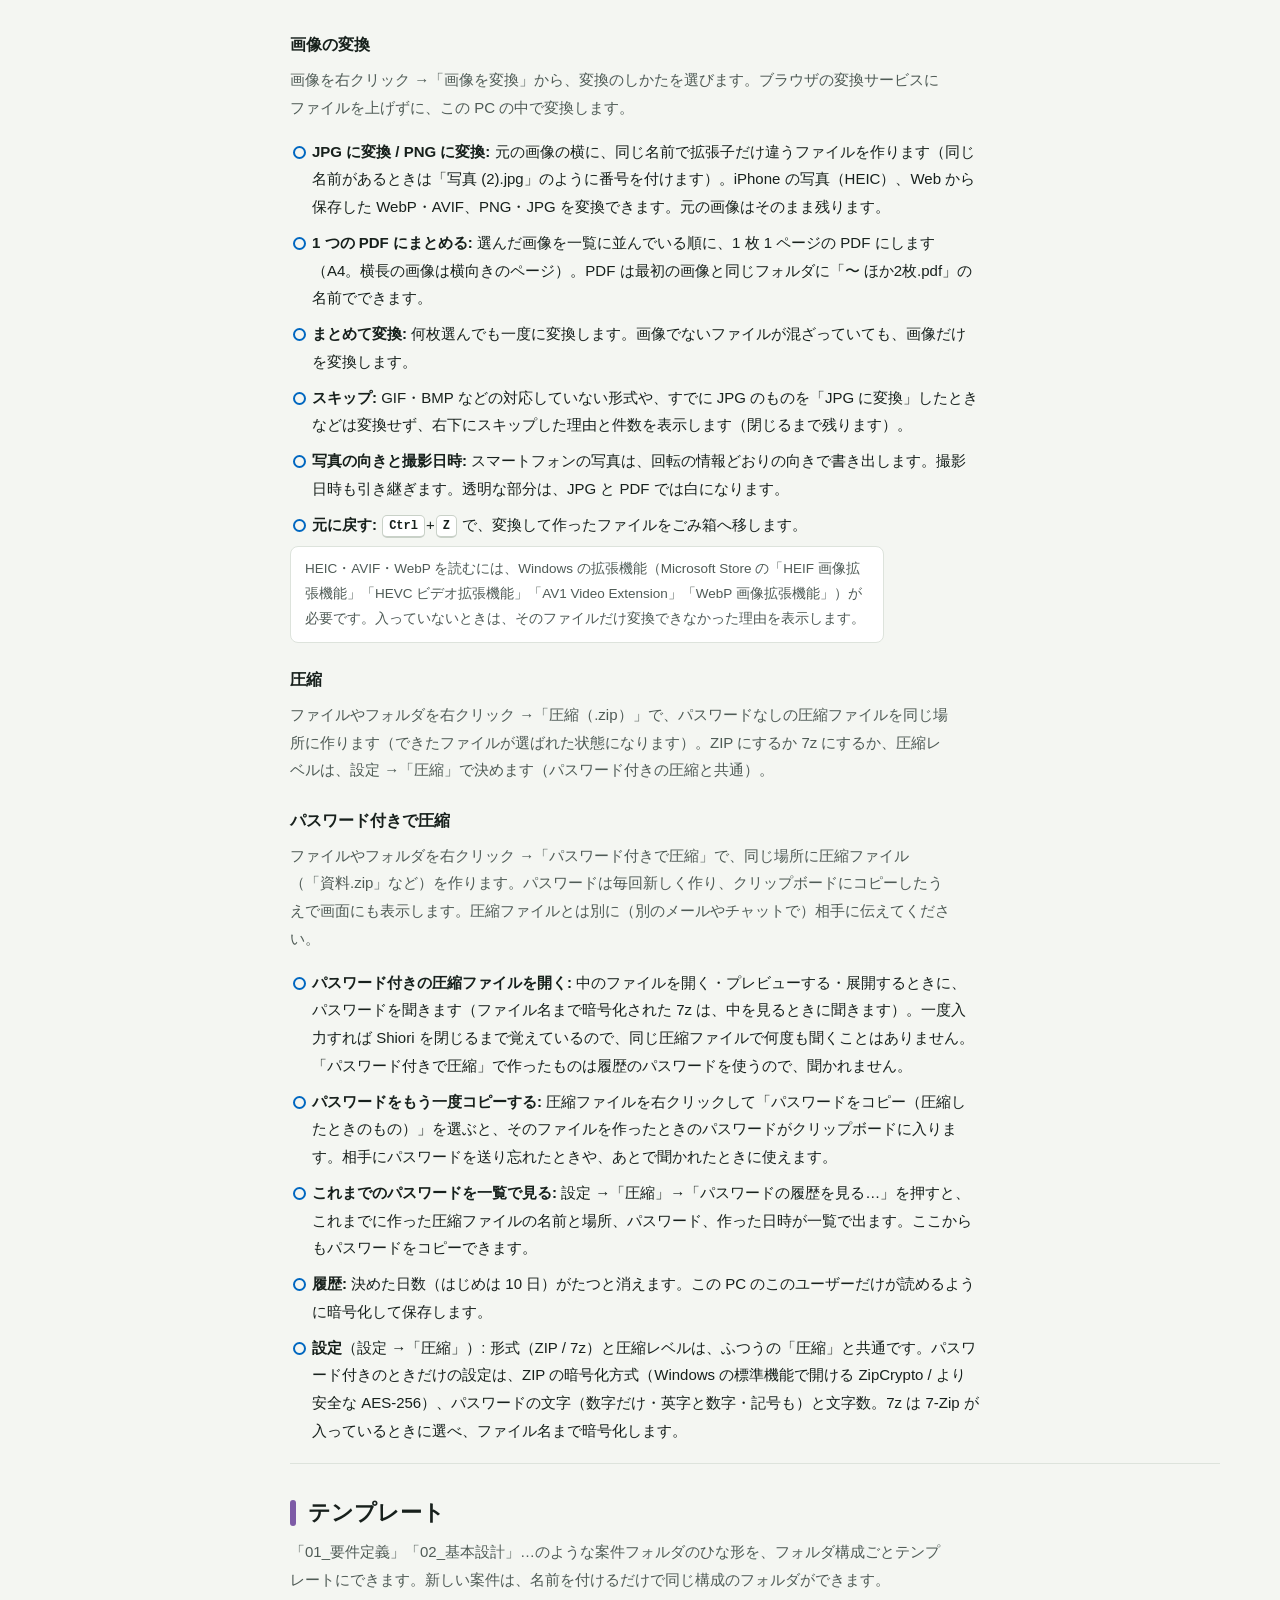
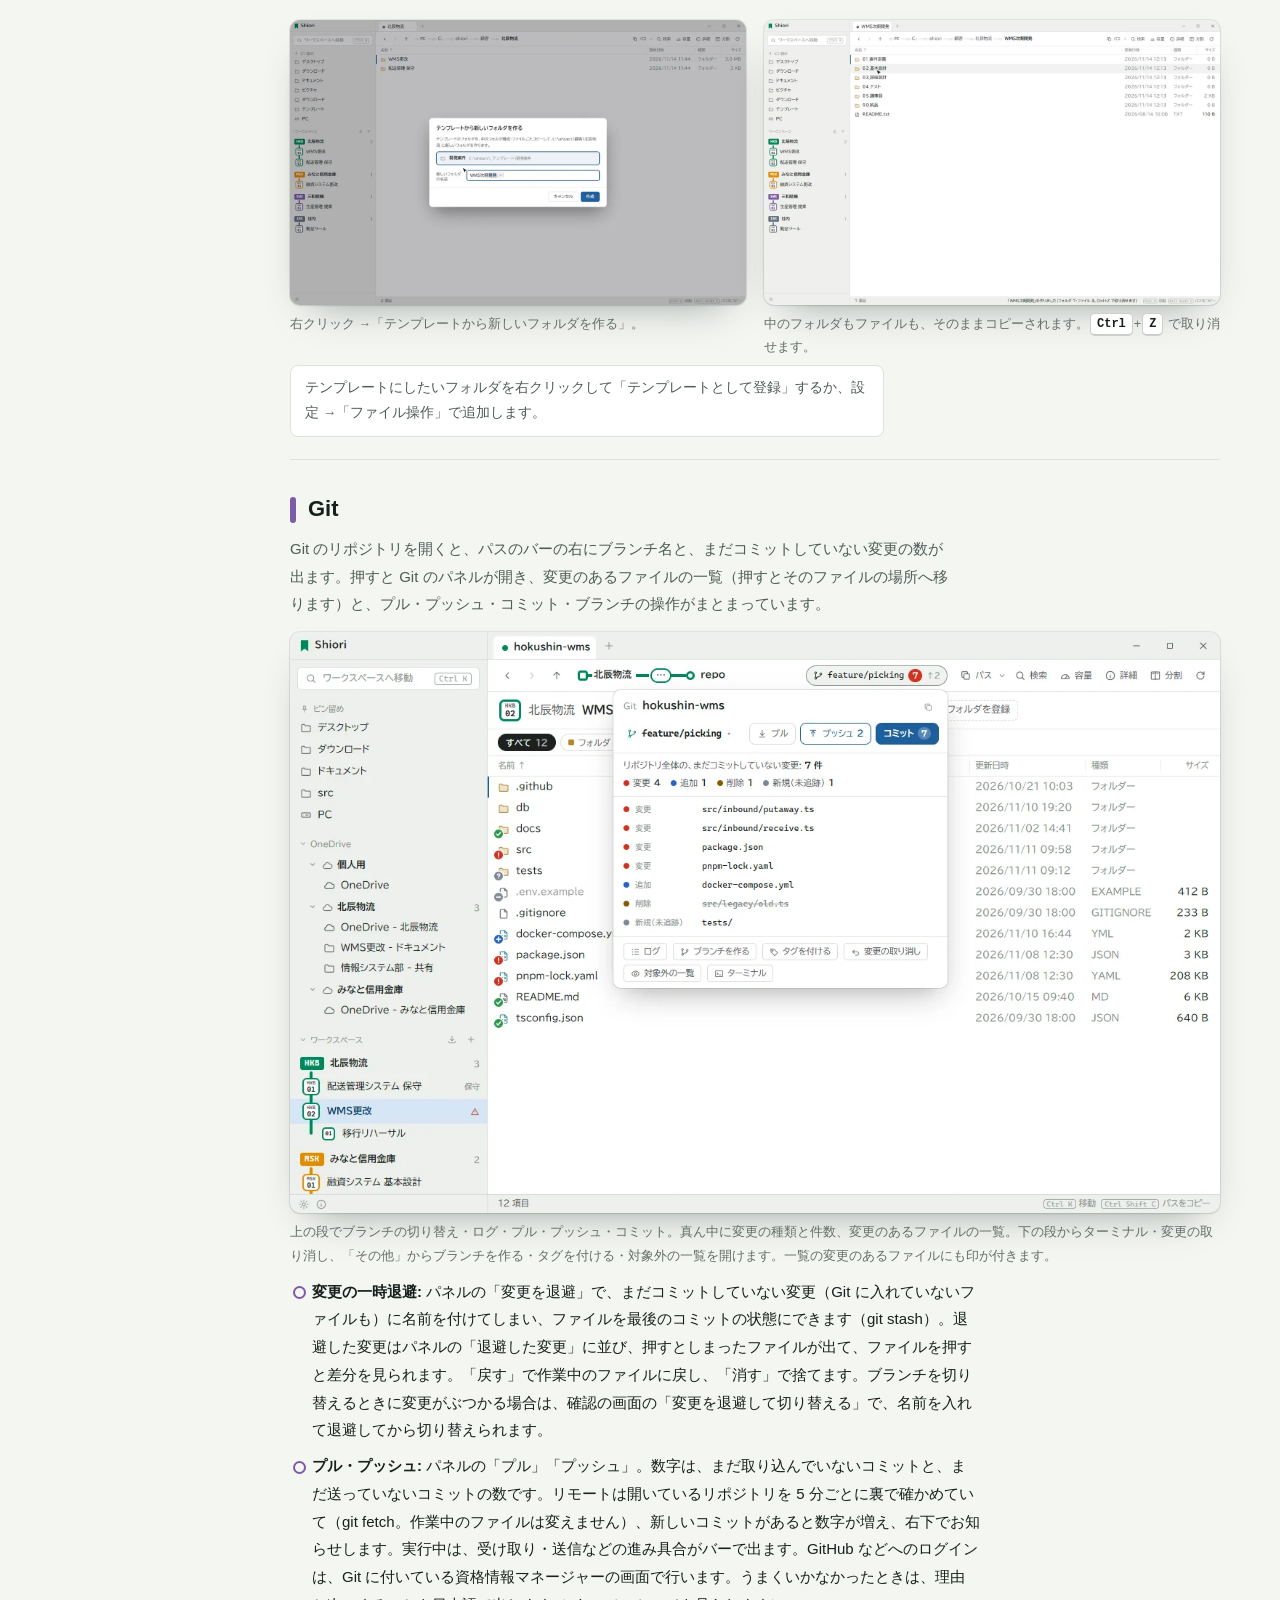
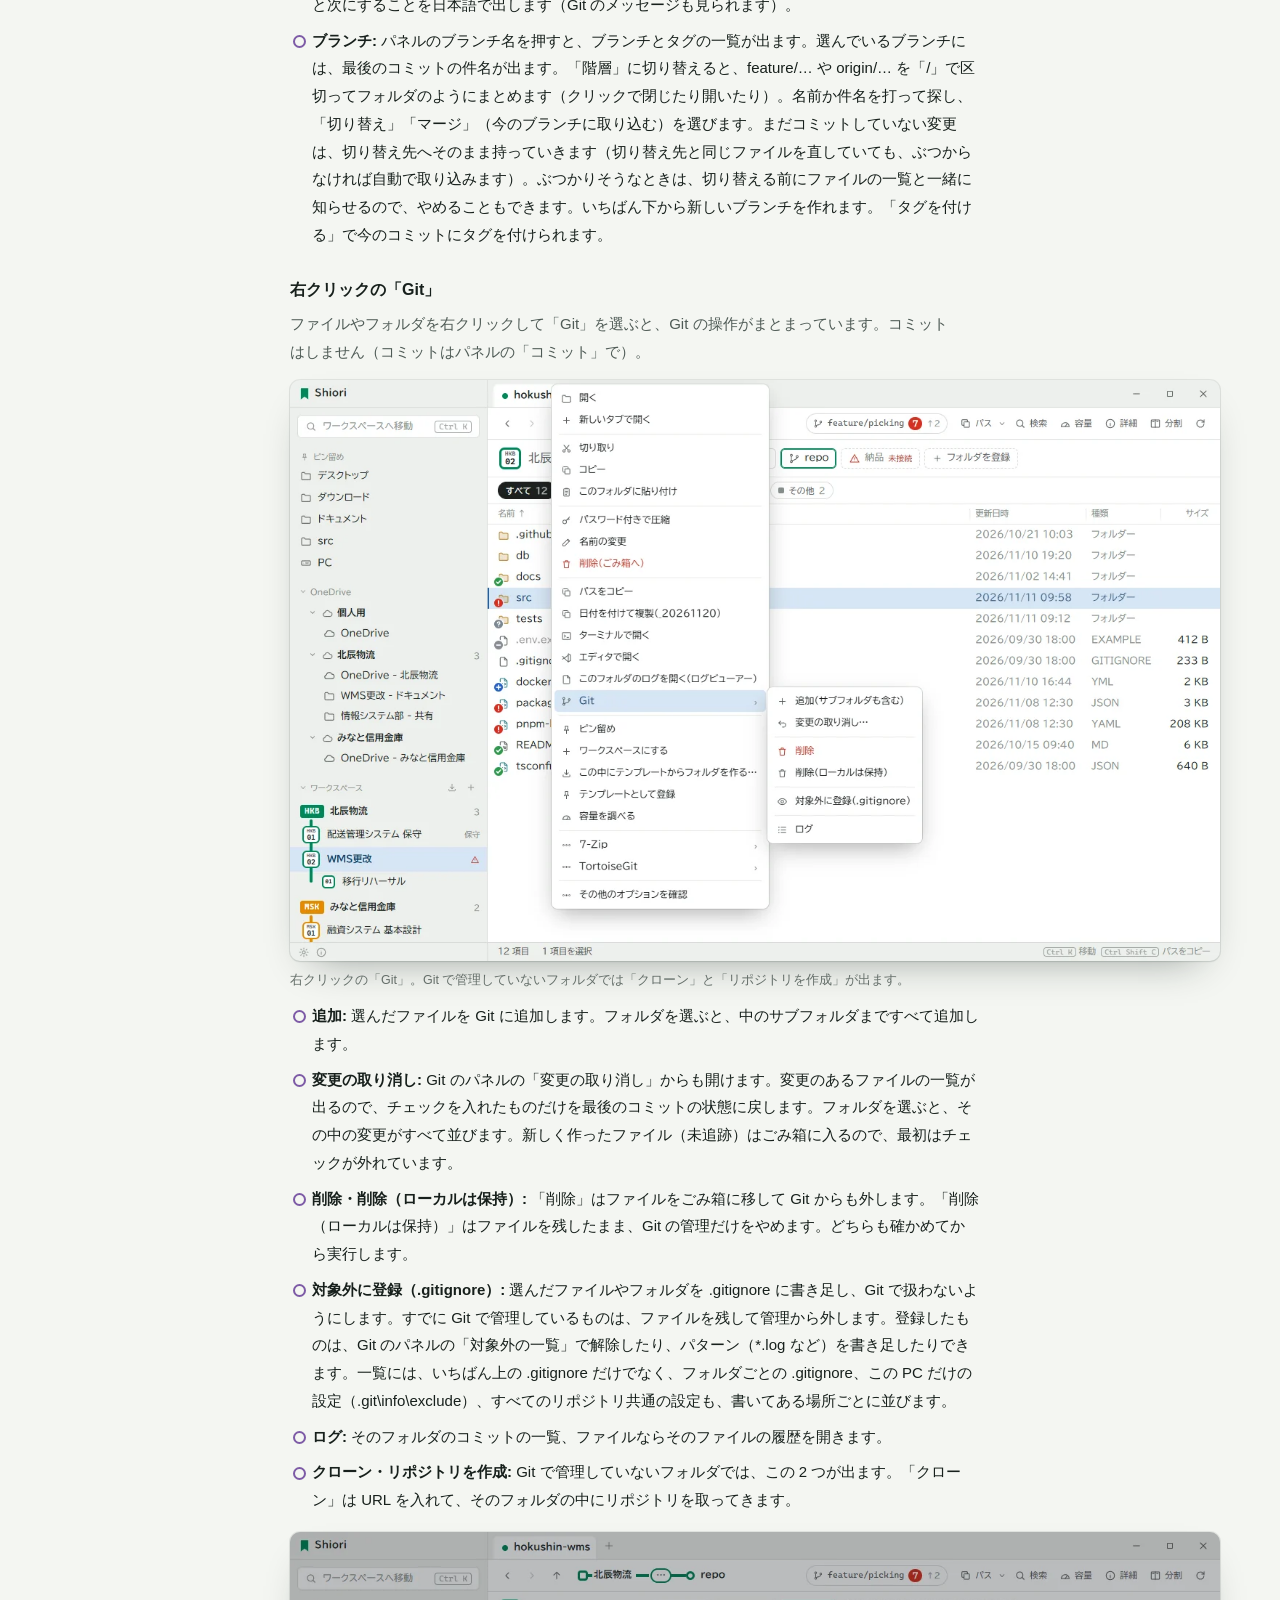
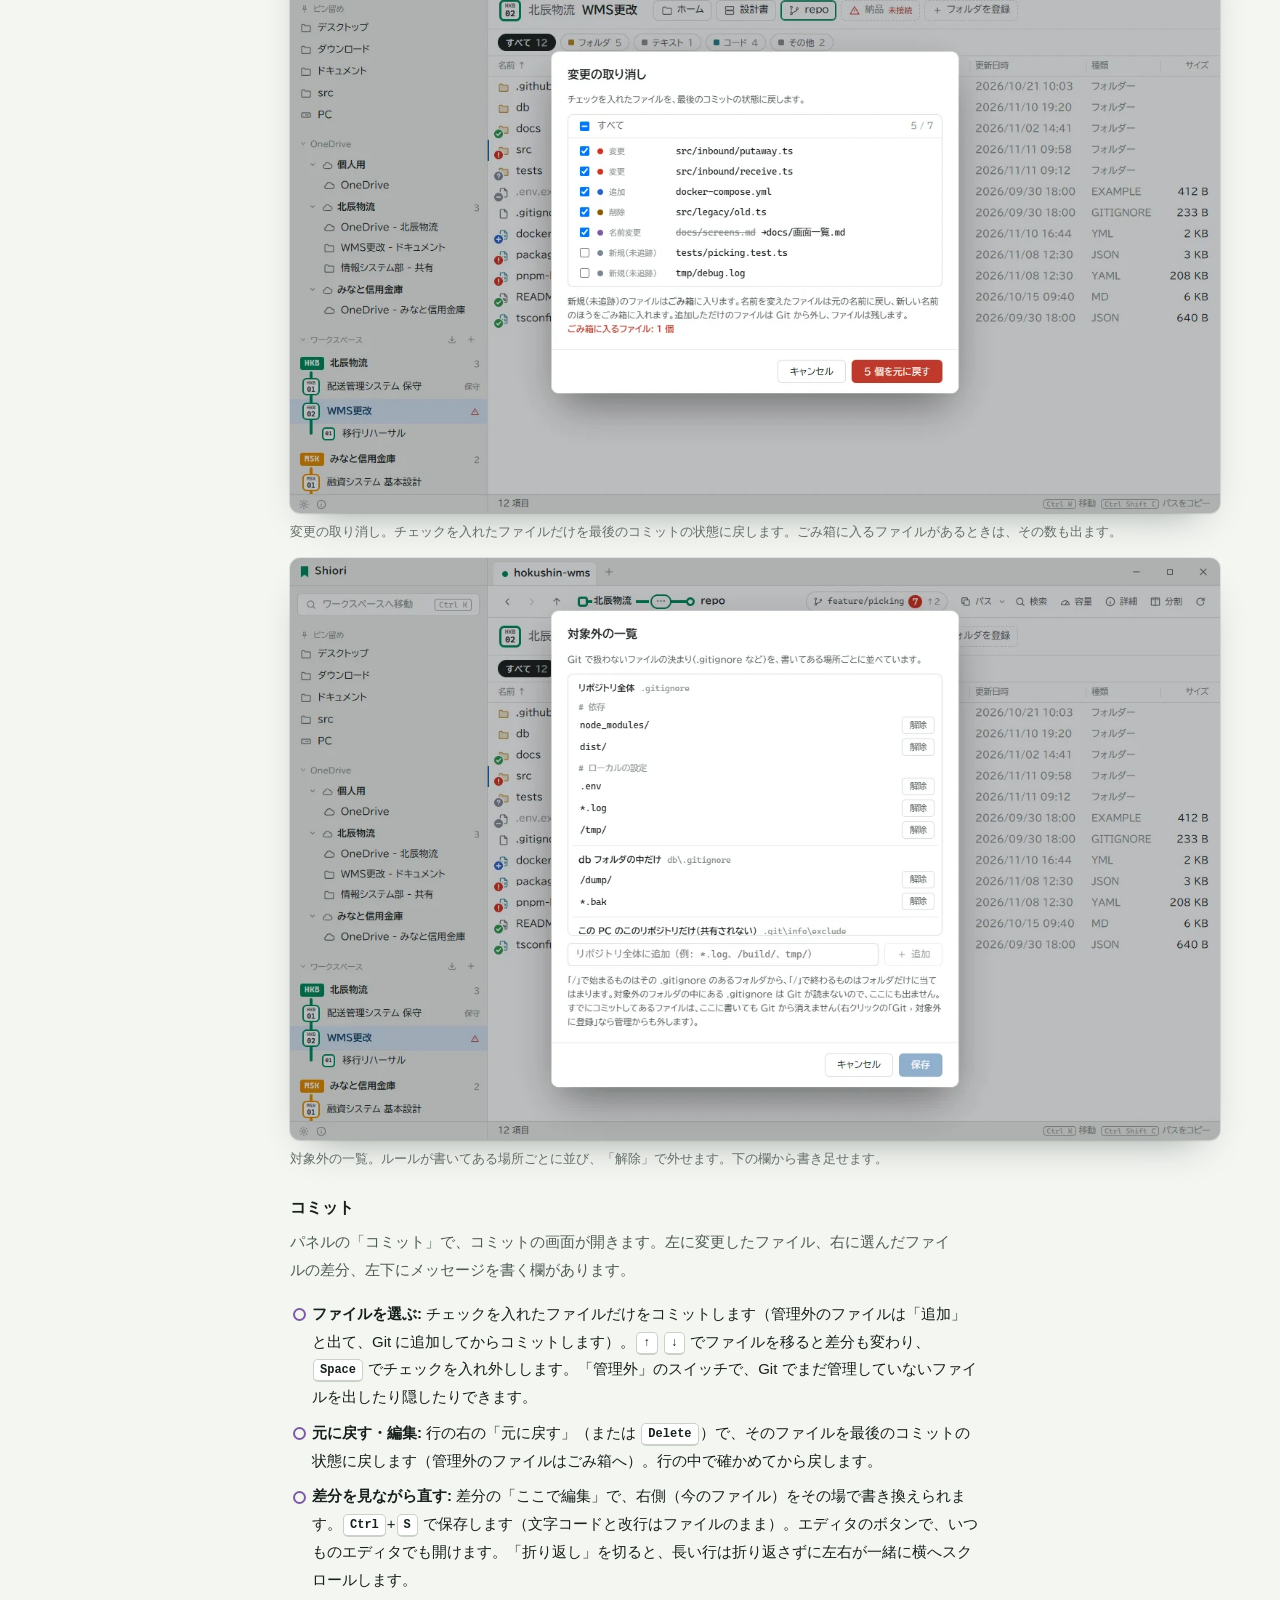
==== commit 07956260: "Shiori 0.3.5 を公開する" ====
--- a/guide/index.html
+++ b/guide/index.html
@@ -3,7 +3,18 @@
 <head>
 <meta charset="utf-8">
 <meta name="viewport" content="width=device-width, initial-scale=1">
-<title>Shiori の使い方</title>
+<title>使い方ガイド — Shiori 栞（Windows のファイラー）</title>
+<meta name="description" content="Windows 用ファイラー Shiori の使い方。ワークスペース、タブと 2 画面、ファイル名と中身の検索、ログビューアーと Grep、Git、プレビュー、容量、ショートカットの一覧まで。">
+<!-- for the official site (/guide/): in the app this page's title is not shown (the window has its own) -->
+<link rel="canonical" href="https://shiori-filer.github.io/ShioriOfficial/guide/">
+<meta property="og:title" content="使い方ガイド — Shiori 栞（Windows のファイラー）">
+<meta property="og:description" content="ワークスペース、タブと 2 画面、検索、ログビューアー、Git、プレビュー、ショートカットまで、Shiori の使い方をまとめています。">
+<meta property="og:url" content="https://shiori-filer.github.io/ShioriOfficial/guide/">
+<meta property="og:type" content="article">
+<meta property="og:site_name" content="Shiori 栞">
+<meta property="og:locale" content="ja_JP">
+<meta property="og:image" content="https://shiori-filer.github.io/ShioriOfficial/media/og.png">
+<meta name="twitter:card" content="summary_large_image">
 <link rel="icon" href="img/favicon.png">
 <!-- The user guide. Opened from the app (F1 / Shiori について) in its own window, and published
      on the official site as /guide/. Self-contained: Windows' own fonts, images in img/. -->
@@ -137,7 +148,7 @@
         <figcaption>ワークスペースを開くと、登録したフォルダ（ホーム・設計書・repo）がボタンで並びます。</figcaption>
       </figure>
       <ul class="do">
-        <li><b>作る:</b> フォルダを開いて、サイドバーの「ワークスペース」の <b>＋</b>（<kbd>Ctrl</kbd>+<kbd>Alt</kbd>+<kbd>N</kbd>）。一覧のフォルダをサイドバーの「ワークスペース」へドラッグしても作れます（ワークスペースの上に落とすとその下に、何個かまとめて落とすとまとめて登録）。</li>
+        <li><b>作る:</b> フォルダを開いて、サイドバーの「ワークスペース」の <b>＋</b>（<kbd>Ctrl</kbd>+<kbd>Alt</kbd>+<kbd>N</kbd>）。一覧やエクスプローラーのフォルダをサイドバーの「ワークスペース」へドラッグしても作れます（ワークスペースの上に落とすとその下に、何個かまとめて落とすとまとめて登録）。</li>
         <li><b>フォルダを登録:</b> 見出しの「フォルダを登録」で、別の場所のフォルダ（共有フォルダ、別のドライブなど）も追加できます。</li>
         <li><b>並べ替え:</b> 登録したフォルダのボタンはドラッグで並べ替えられます（ワークスペースの編集画面では、行の左端のつまみをドラッグ）。左端（編集画面ではいちばん上）のフォルダが、ワークスペースを開いたときに開きます。</li>
         <li><b>まとめて取り込む:</b> <code>顧客\案件</code> のような今のフォルダ構成から、ワークスペースをまとめて作れます（「ワークスペース」の取り込みボタン）。</li>
@@ -248,6 +259,7 @@
         <li><b>文字コード・改行コードの変換:</b> 下のバーの「UTF-8 · CRLF」のような表示を押すか、コマンドパレット（<kbd>Ctrl</kbd>+<kbd>Shift</kbd>+<kbd>P</kbd>）の「文字コード・改行コードを変換」で、選んでいるファイル（フォルダを選べば中のテキストファイルすべて）を UTF-8・Shift_JIS などや、改行の CRLF（Windows）・LF（Linux・Mac）に変えられます。EUC-JP・UTF-8 BOM・UTF-16 は「その他」にあります。変換先にない文字（Shift_JIS にない絵文字など）があるファイルは、変換する前に何行目のどの文字かを知らせて、そのままにします。テキストではないファイルも対象外です。<kbd>Ctrl</kbd>+<kbd>Z</kbd> で元に戻せます。</li>
         <li><b>使用中で操作できないとき:</b> 名前の変更・移動・削除が「使用中」で失敗したときは、そのファイルを開いているアプリ（Excel など）や、そのフォルダを作業フォルダにしているアプリ（ターミナルや、そこのファイルを開いたサクラエディタなどのエディター）の名前を、画面の中央に出します。「もう一度」でやり直せます。</li>
         <li><b>ほかのアプリへドラッグ:</b> エクスプローラーと同じように、ファイルそのものを渡せます（メールに添付、ブラウザからアップロード、エクスプローラーへコピー・移動など）。</li>
+        <li><b>エクスプローラーからドロップ:</b> エクスプローラーやデスクトップのファイル・フォルダを、一覧（開いているフォルダ、またはフォルダの行の上）・ピン留め・OneDrive のフォルダに落とすとコピーします。<kbd>Shift</kbd> を押しながら落とすと移動です（元の場所がドラッグ中にはわからないため、何も押さないときは同じドライブでもコピーにしています）。フォルダをサイドバーの「ワークスペース」に落とすと、ワークスペースとして登録できます。</li>
         <li><b>元に戻す:</b> <kbd>Ctrl</kbd>+<kbd>Z</kbd>。名前の変更・移動・コピーに加えて、ごみ箱に入れた削除も元の場所に戻せます。</li>
         <li><b>管理者として続ける:</b> Program Files やほかのユーザーのフォルダなどで、コピー・移動・削除・名前の変更・新しいフォルダの作成のアクセスが拒否されると、エクスプローラーと同じく「このフォルダーへのアクセス許可が必要です」と出ます。「管理者として続ける」を押すと、Windows の確認（ユーザー アカウント制御）のあとに、その操作を管理者の権限で行います。コピー・移動の途中で拒否された項目は、最後にまとめて聞き、確認は 1 回で残りをすべて続けます（同じ名前の確認や進み具合はいつもどおり。進み具合の横に「管理者」と出ます）。Shiori 自体は管理者になりません。<kbd>Ctrl</kbd>+<kbd>Z</kbd> で戻すときに拒否されたときも、同じように続けられます。</li>
         <li><b>日付を付けて複製:</b> 「画面設計書_20261114.xlsx」のように、今日の日付を付けてコピーします。</li>
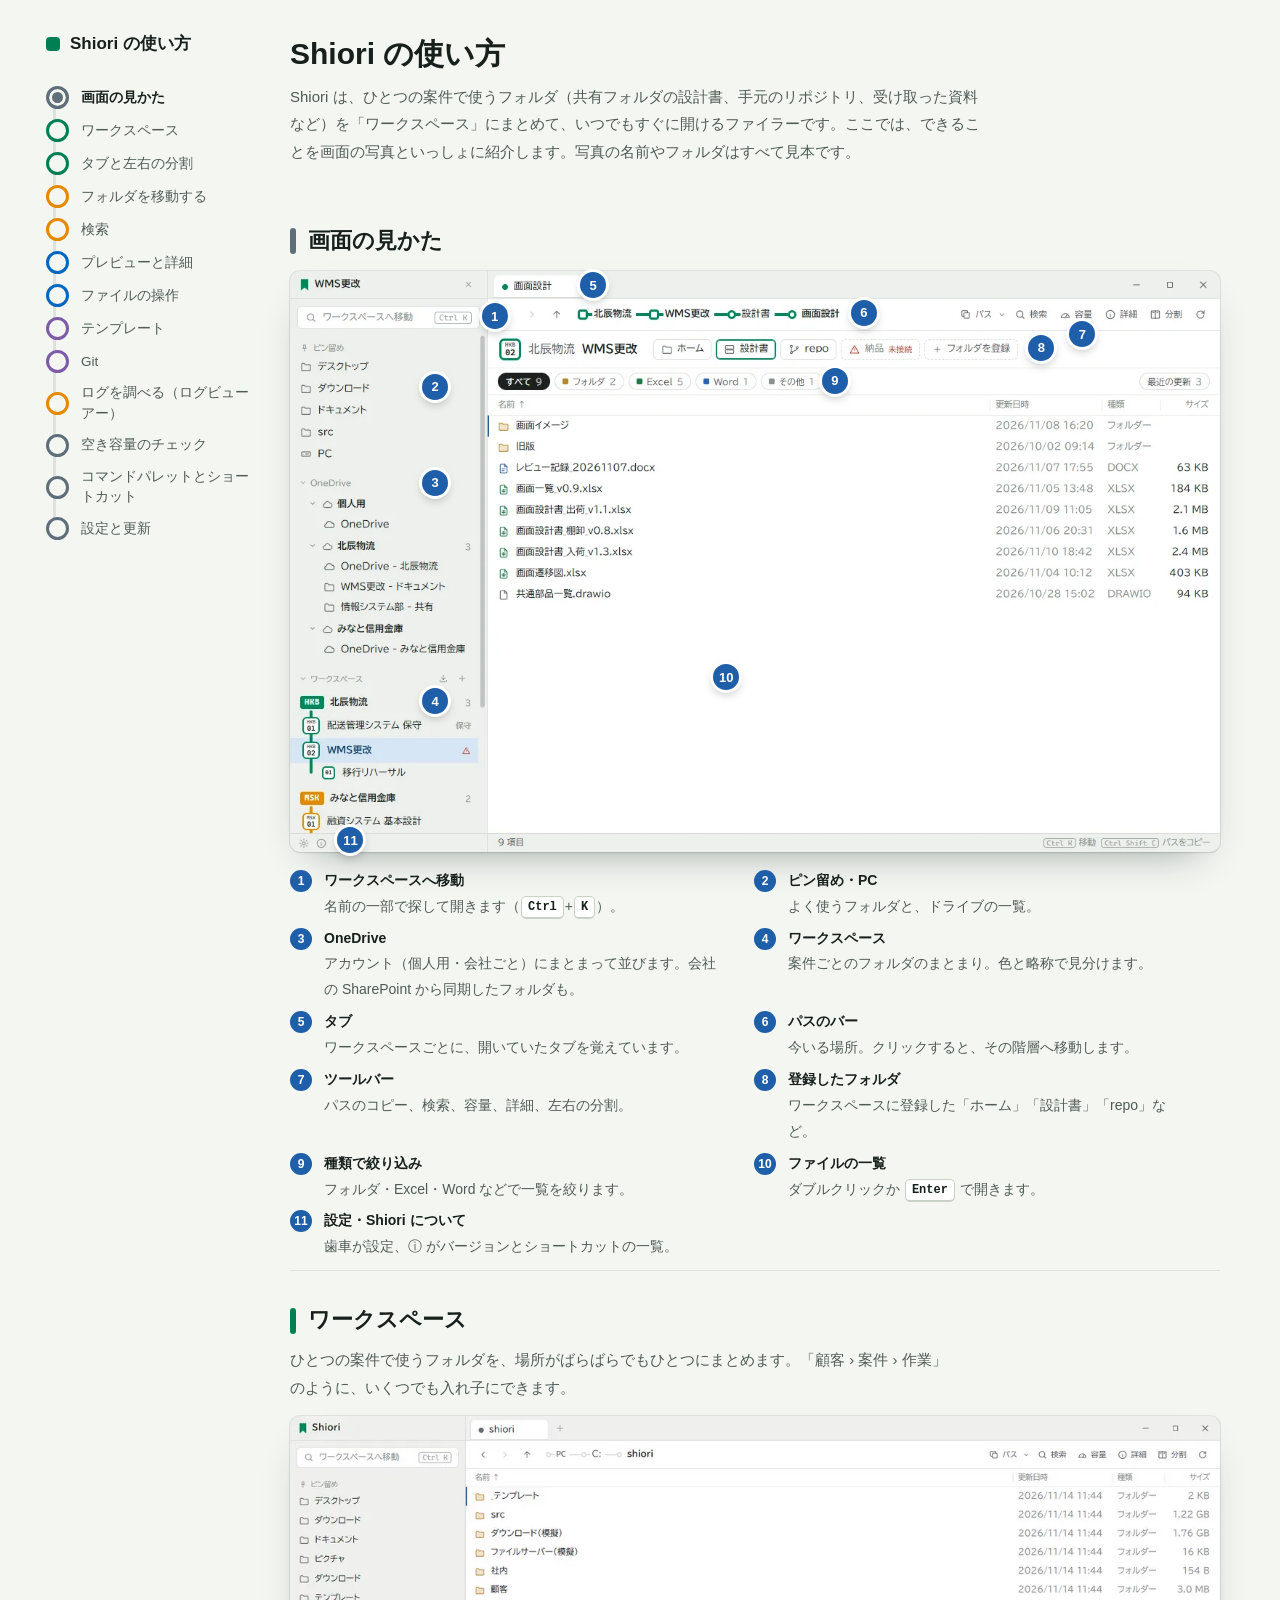
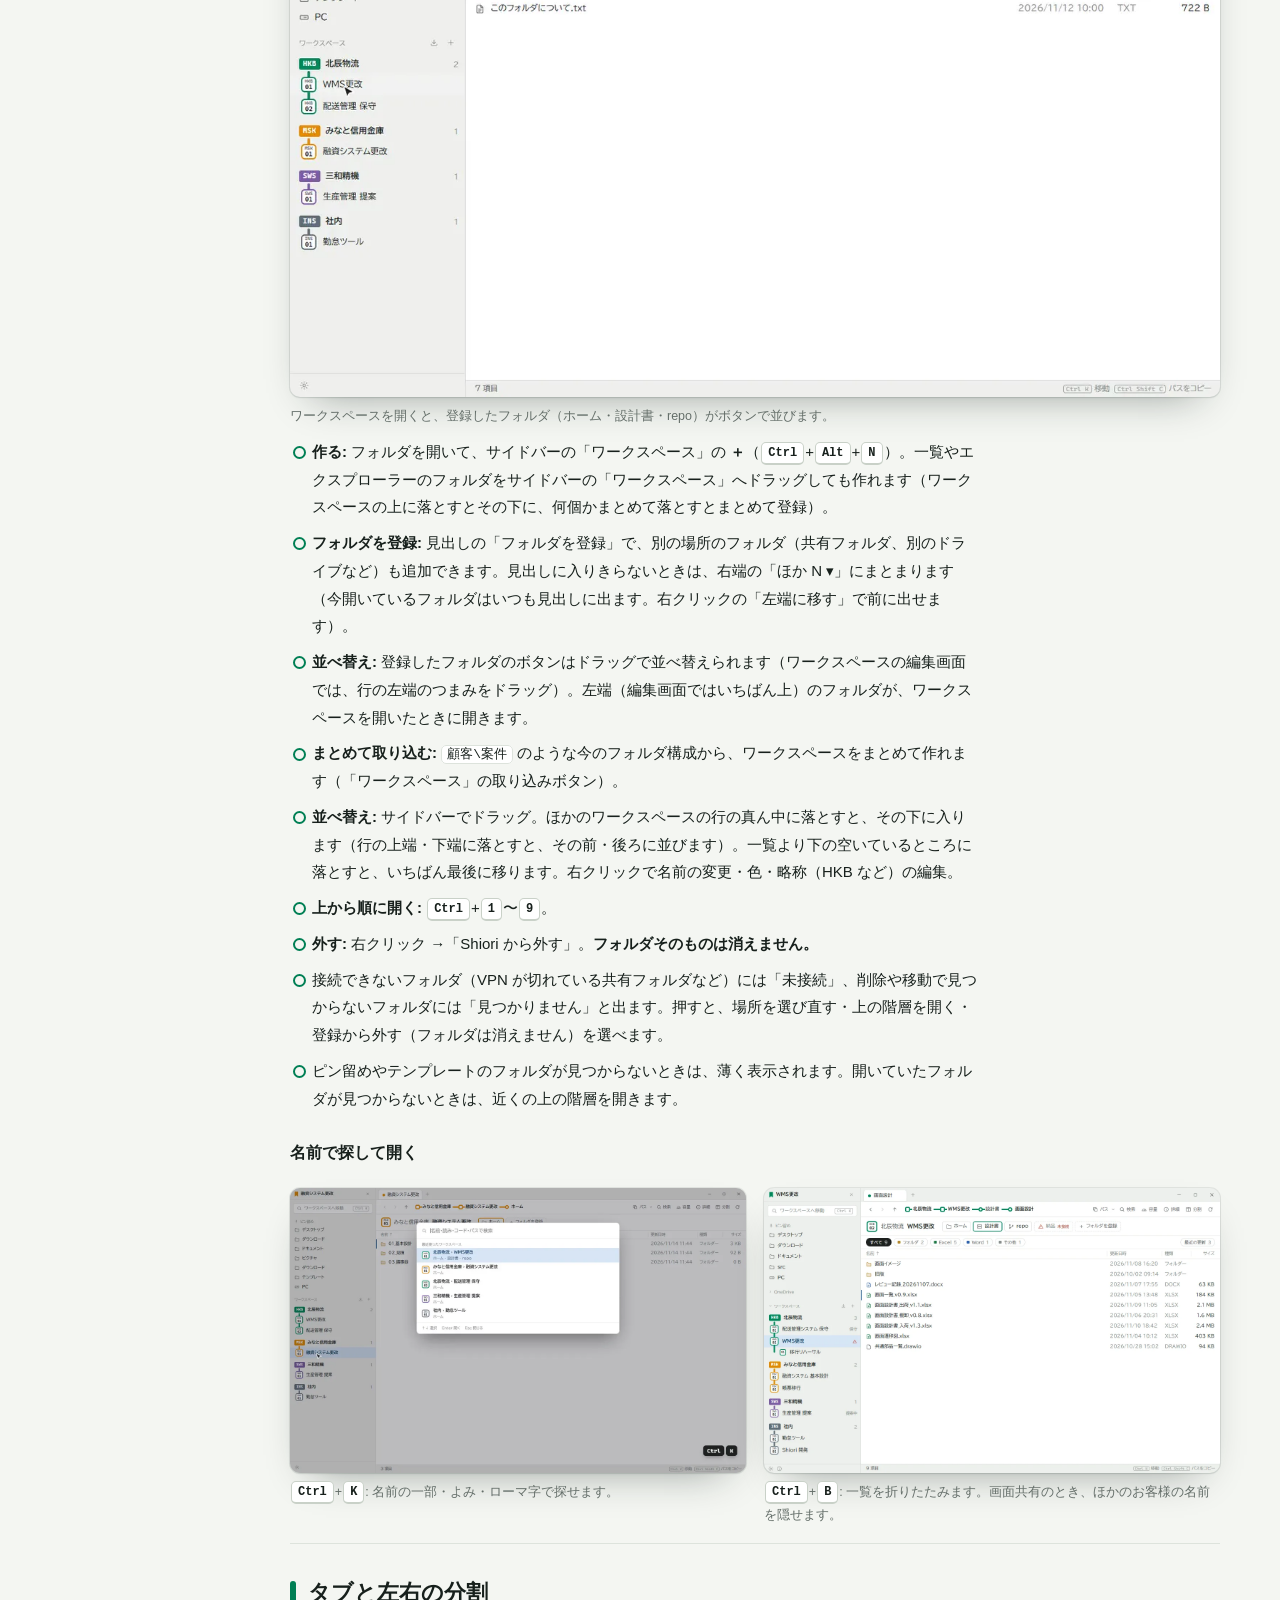
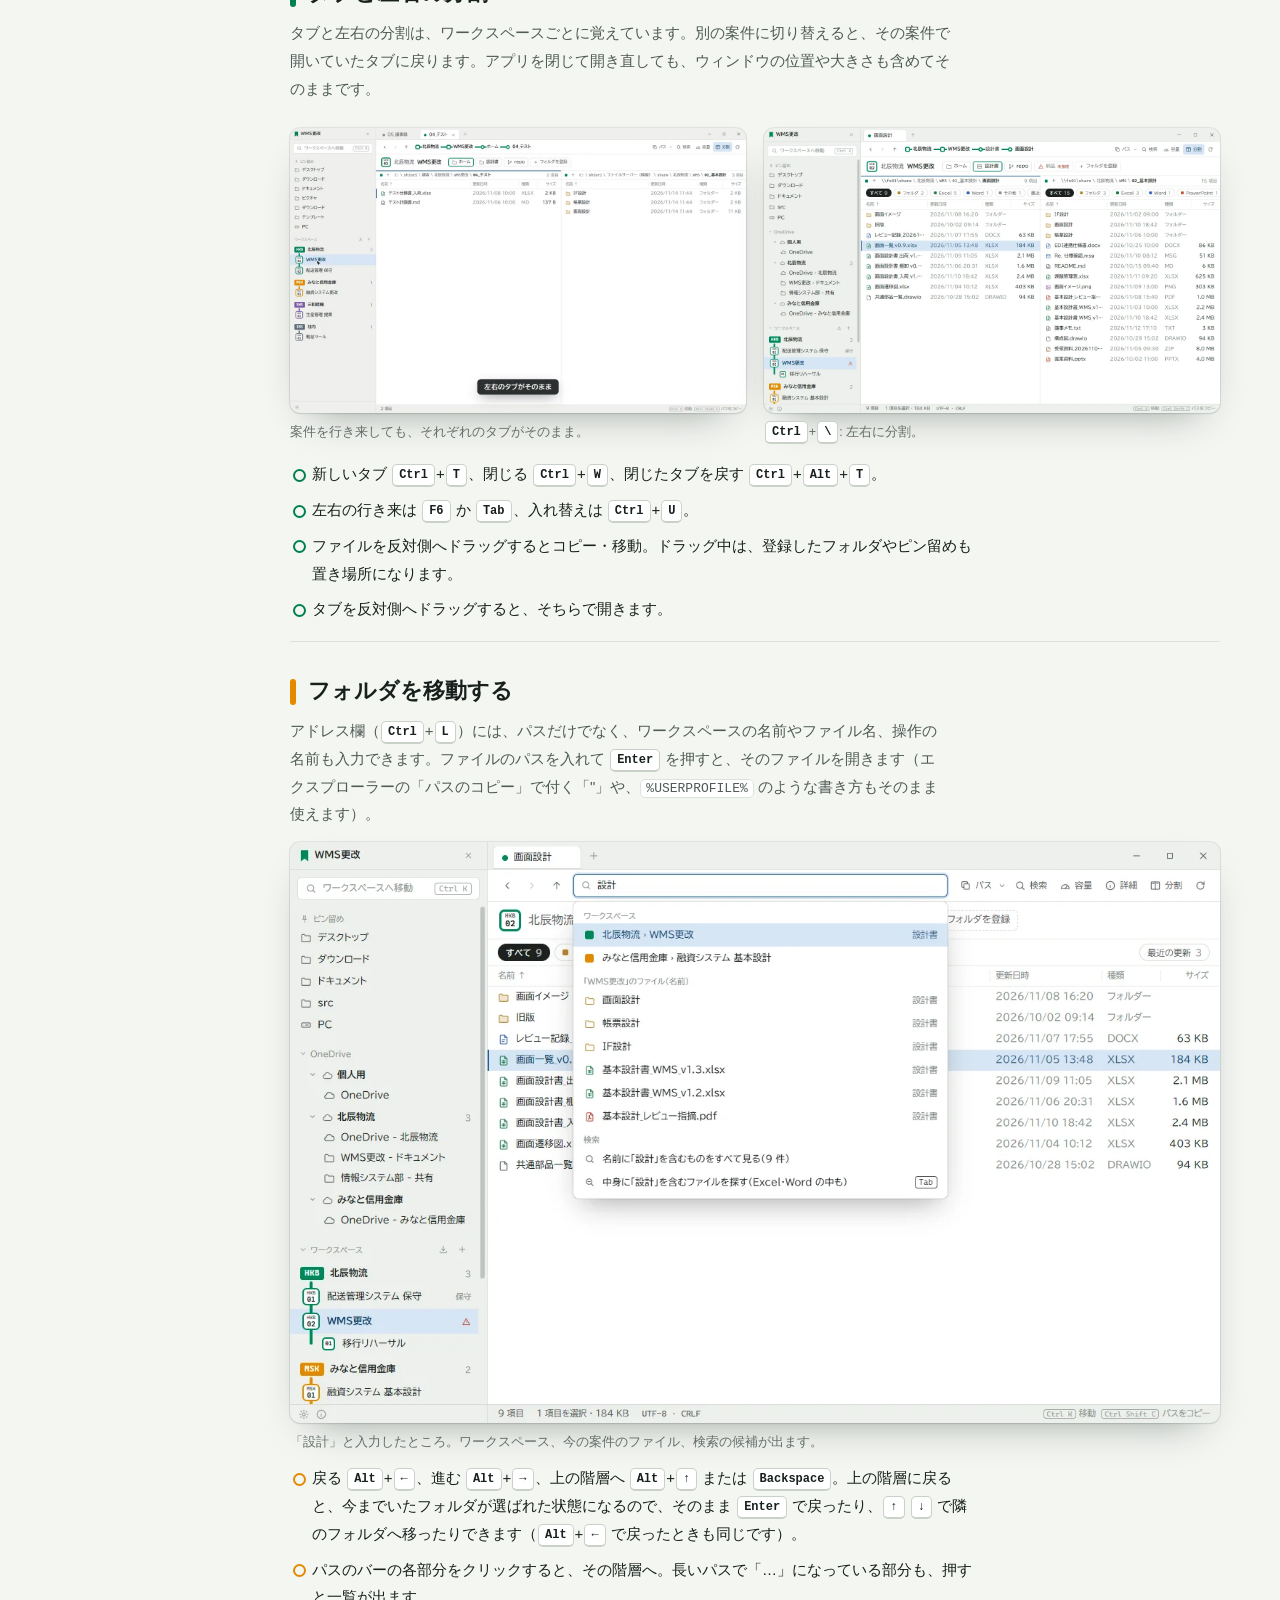
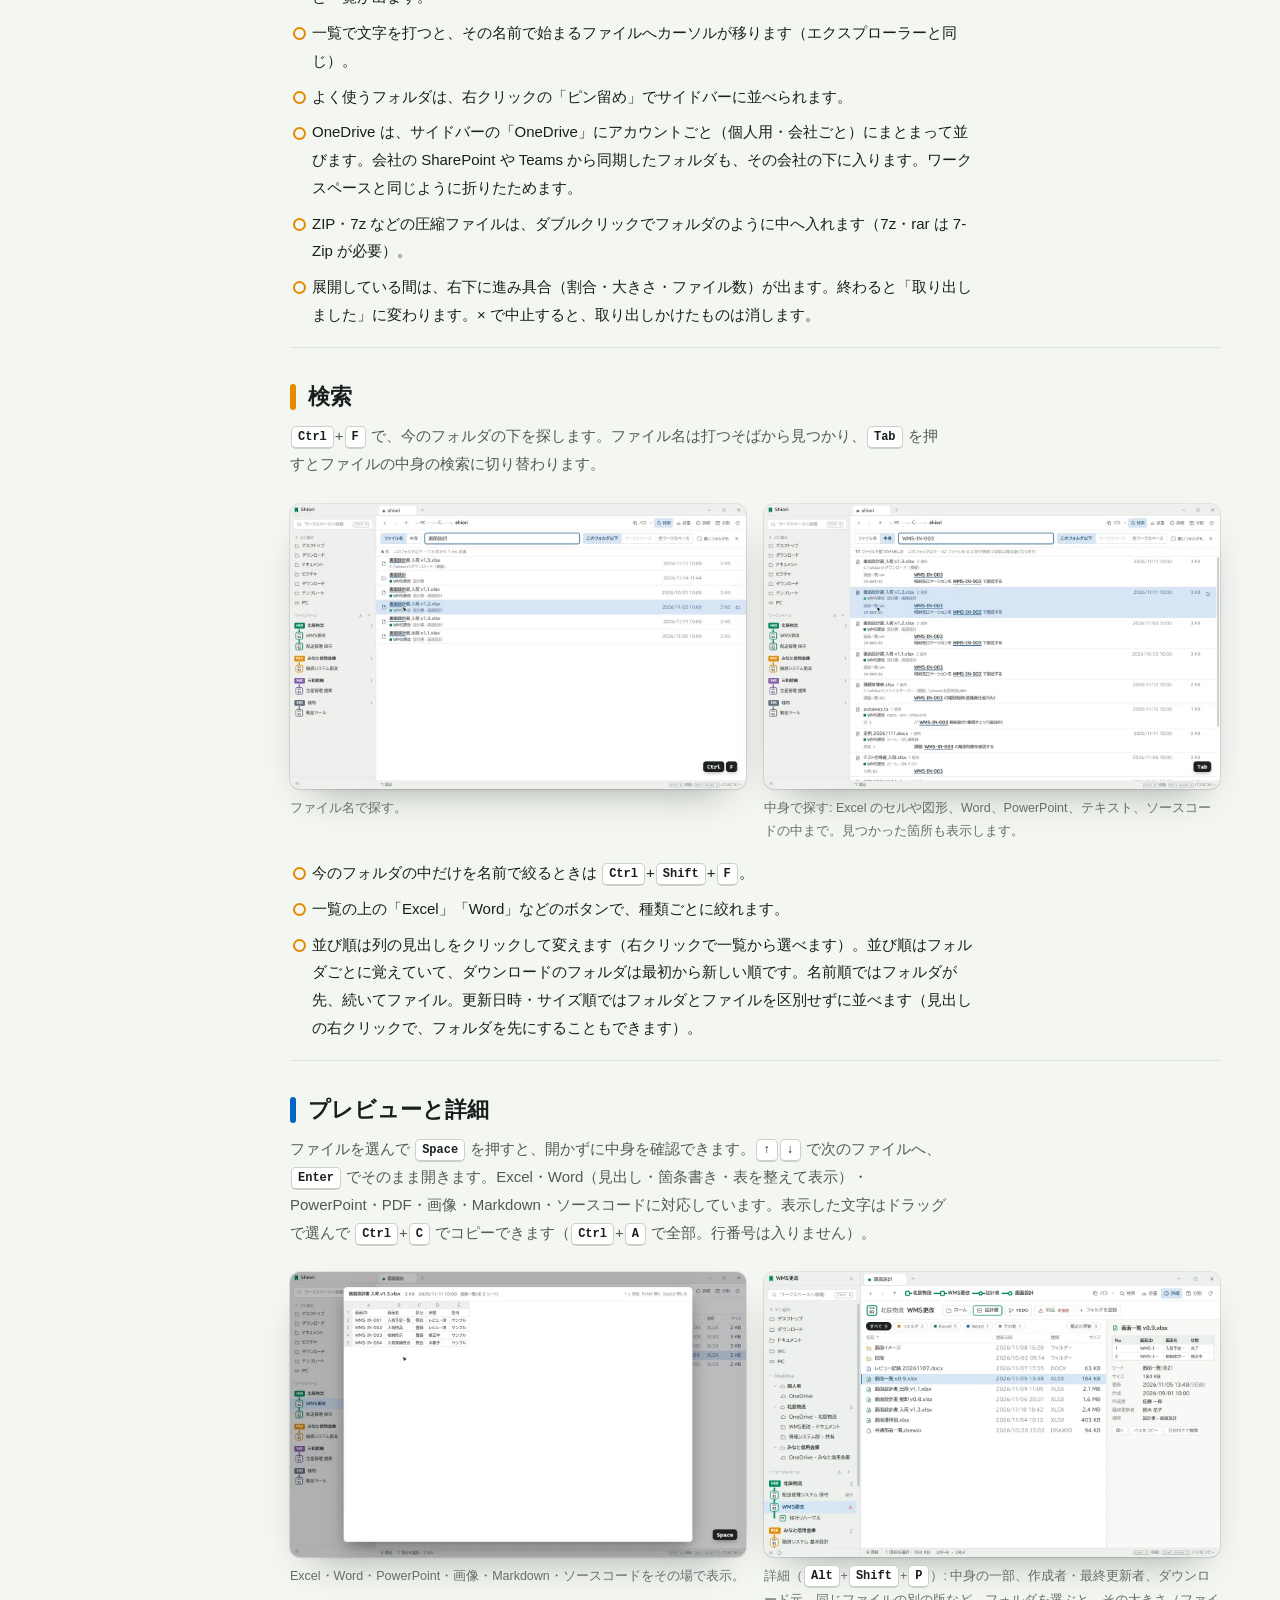
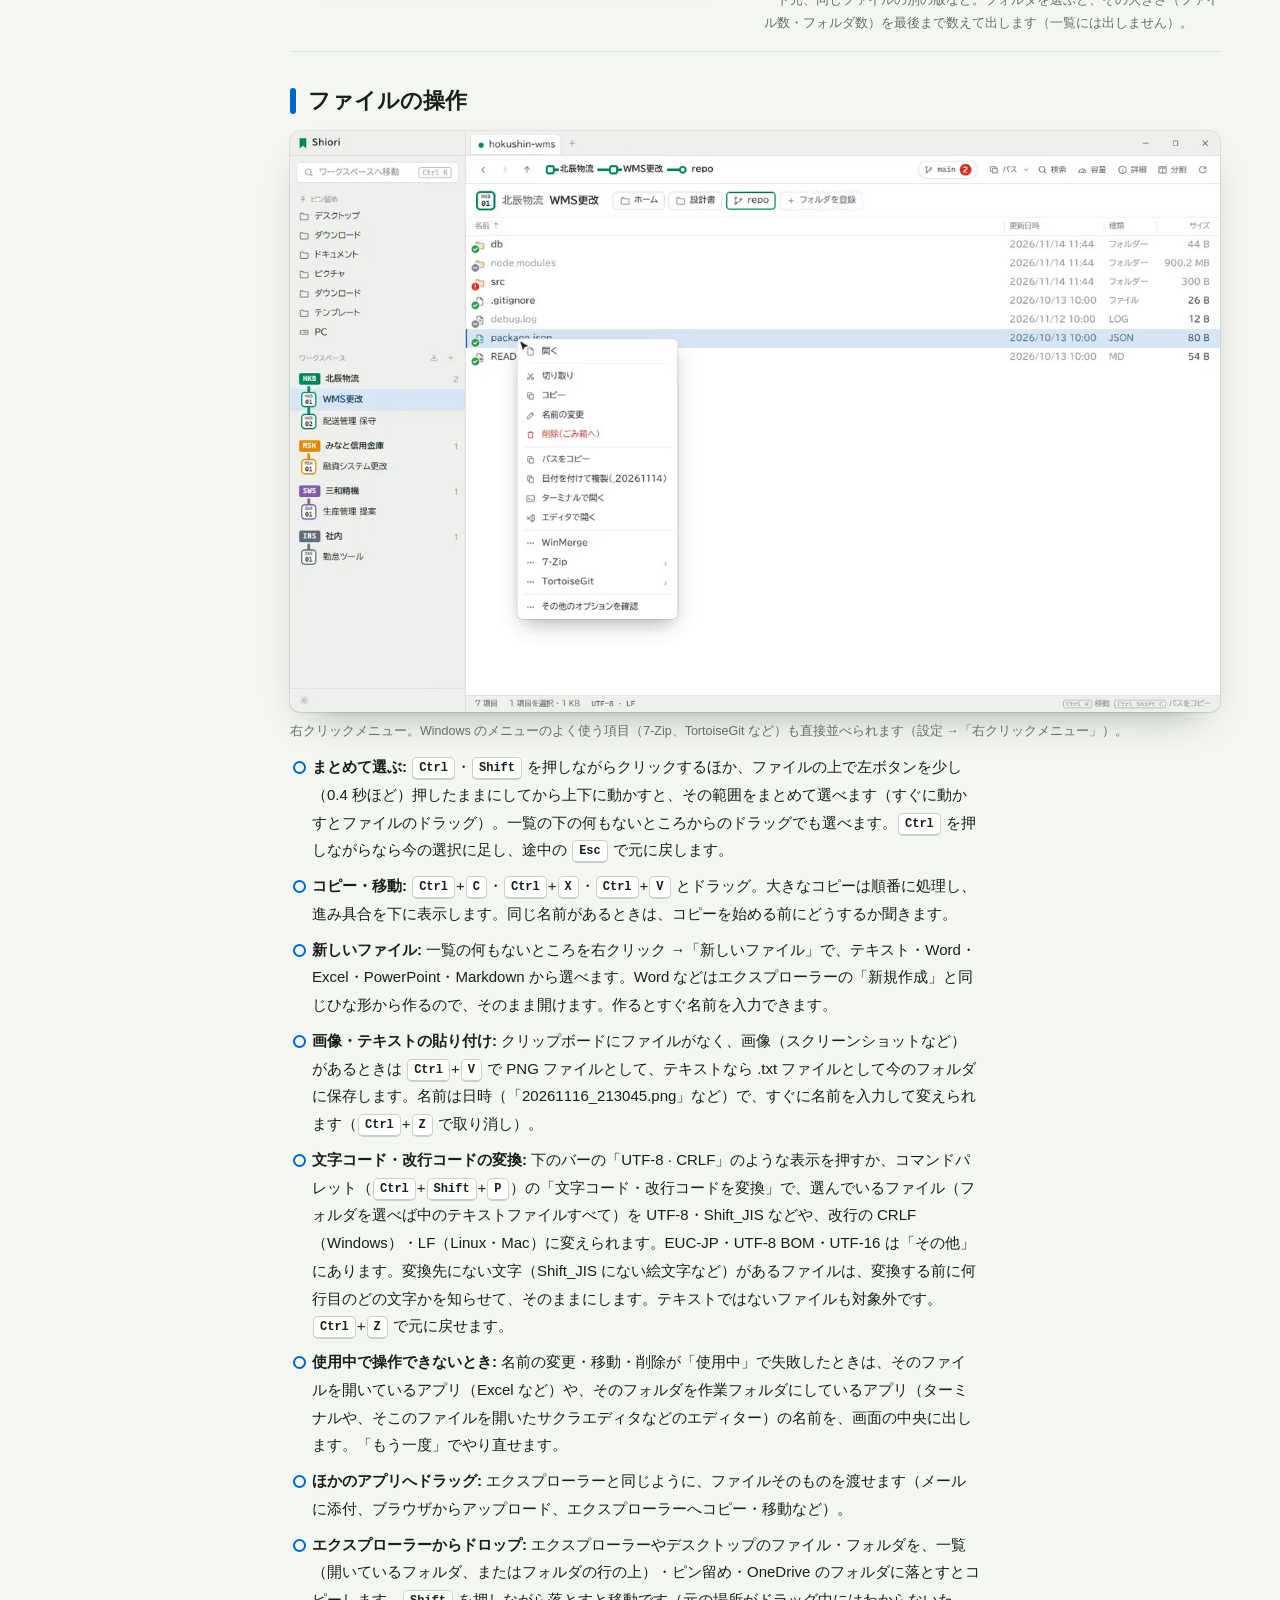
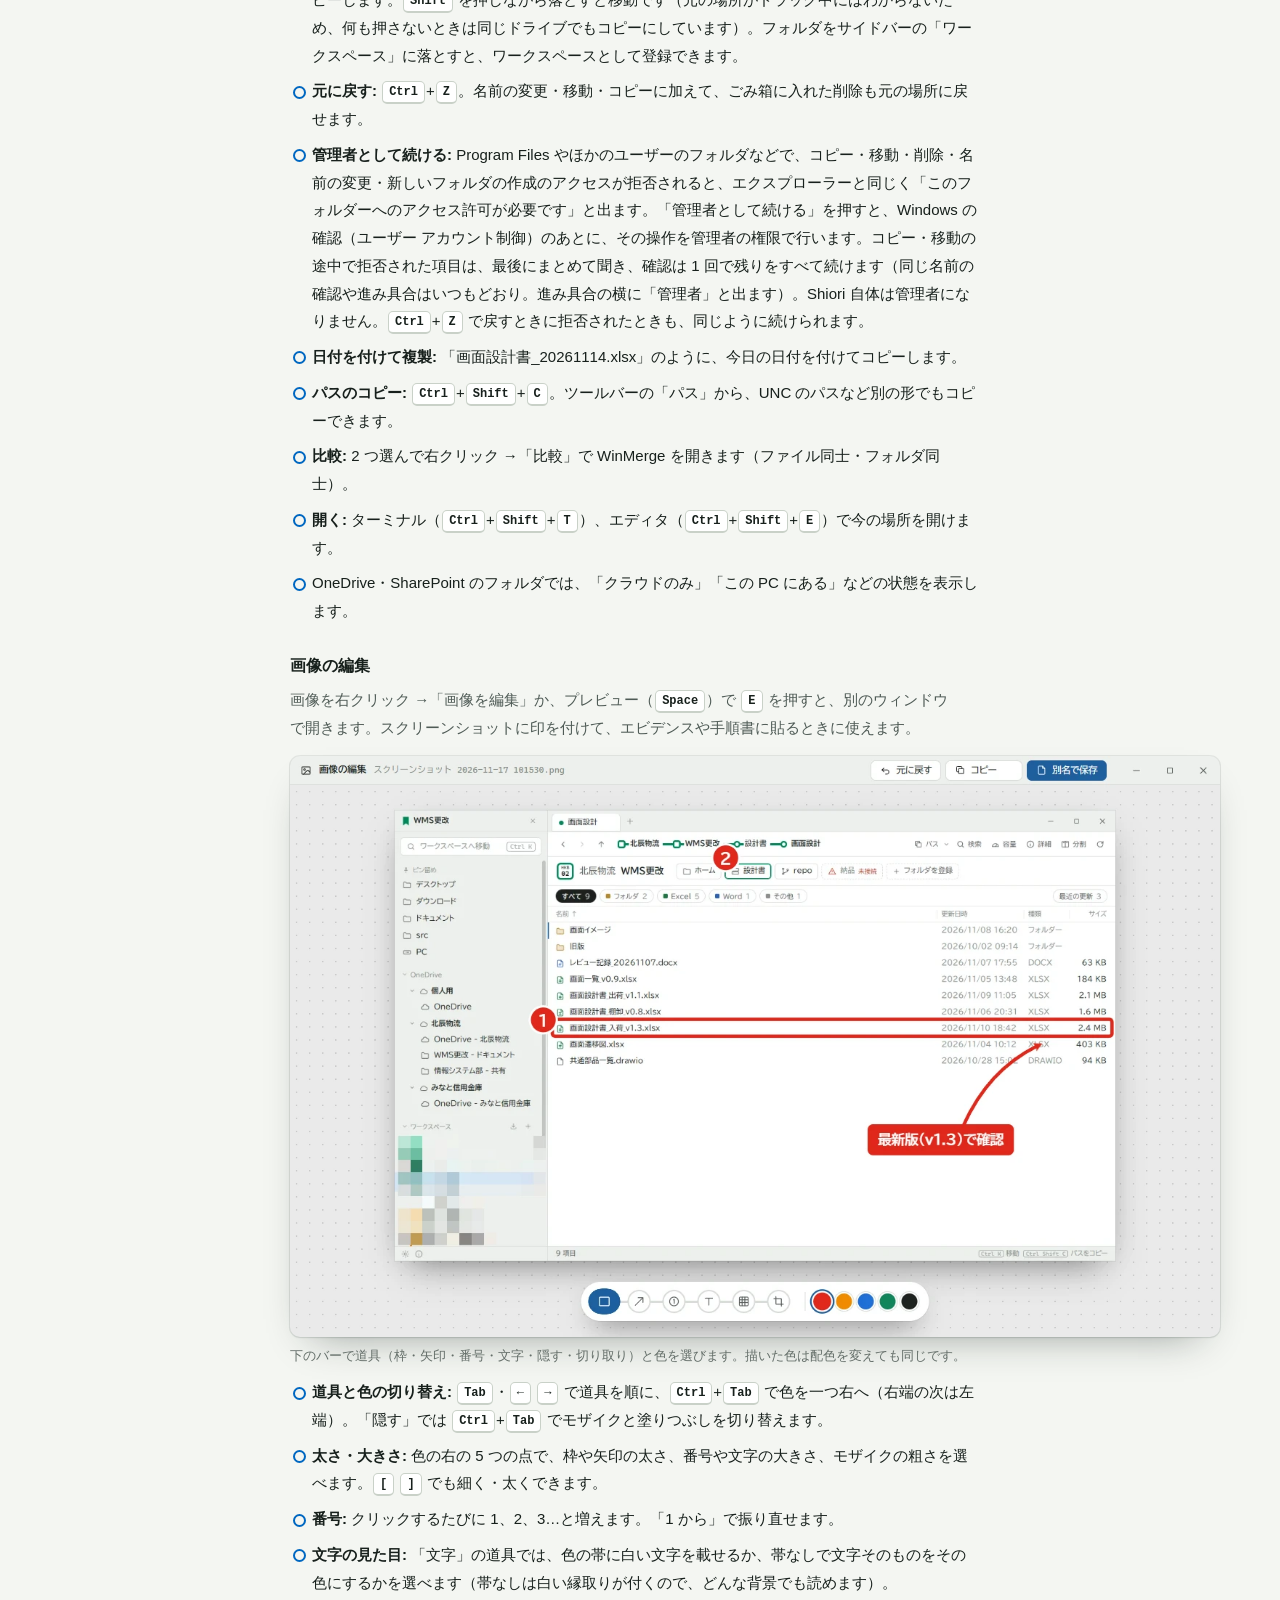
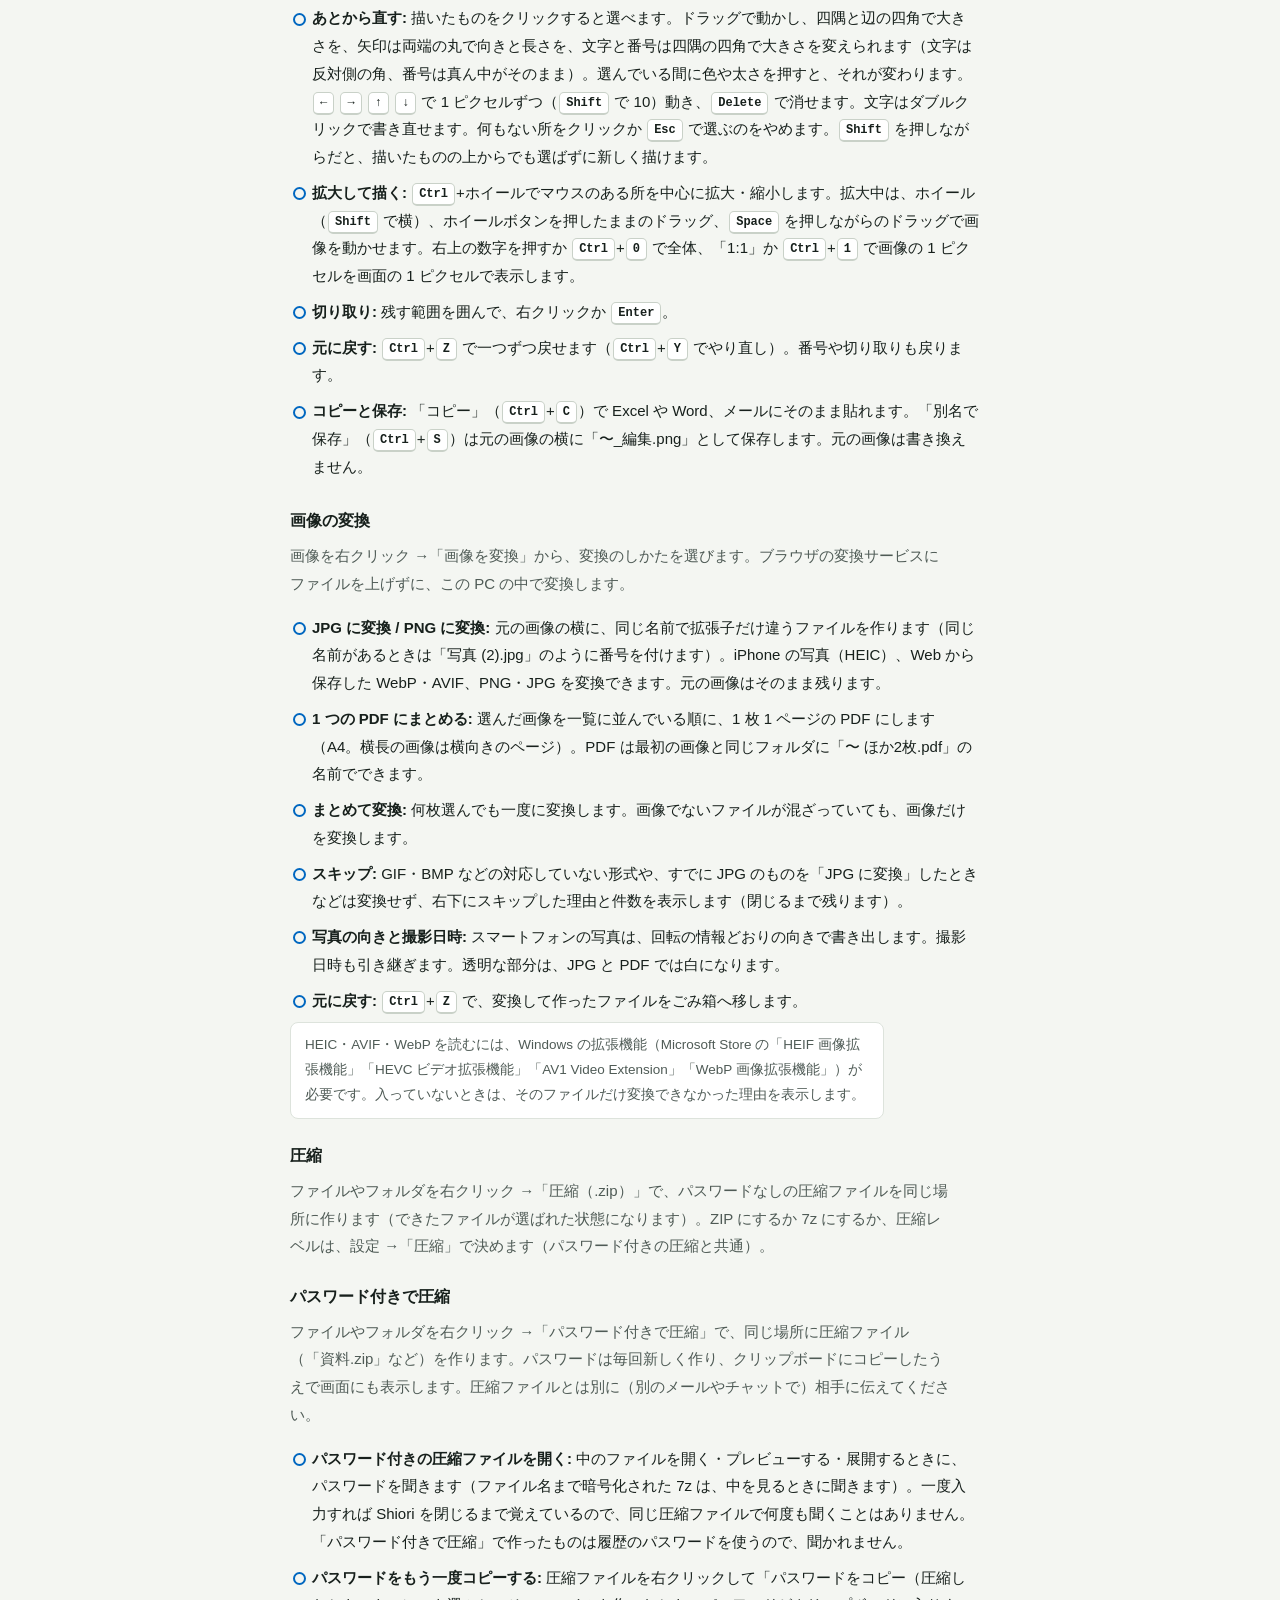
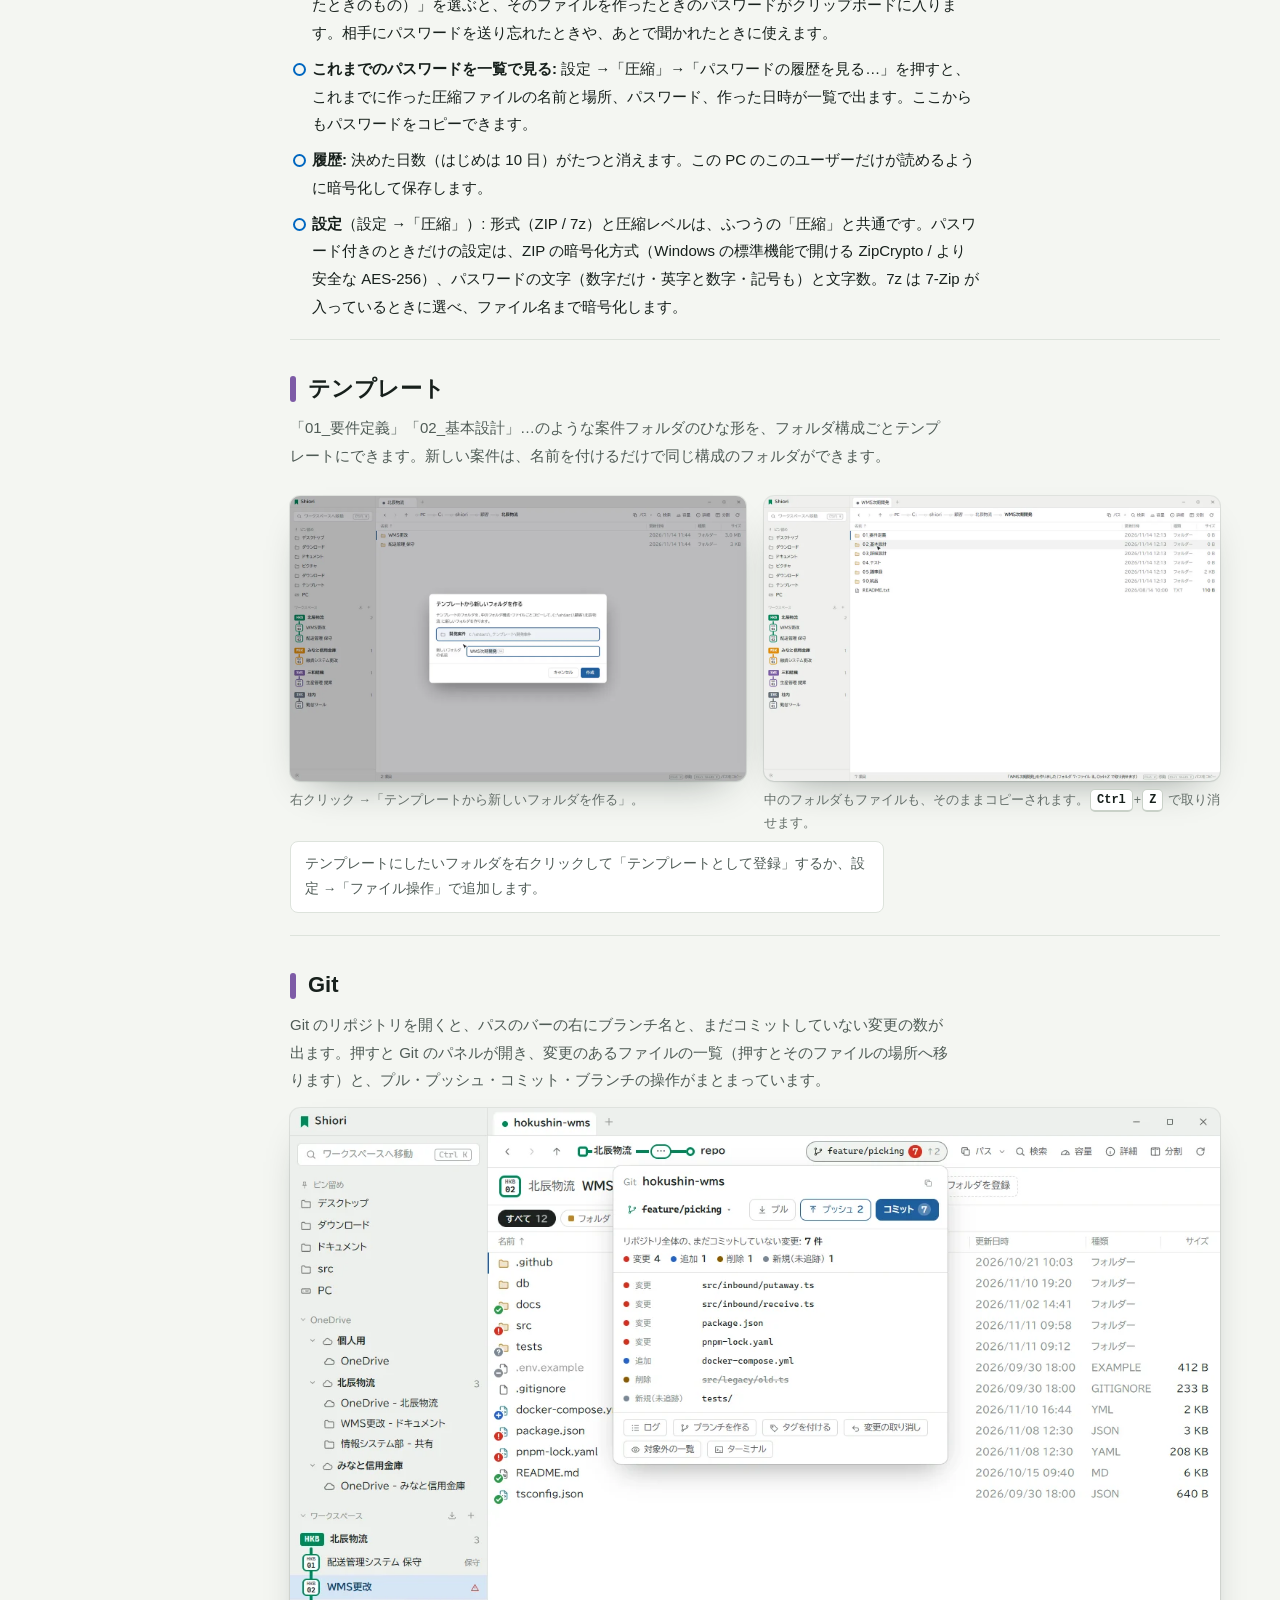
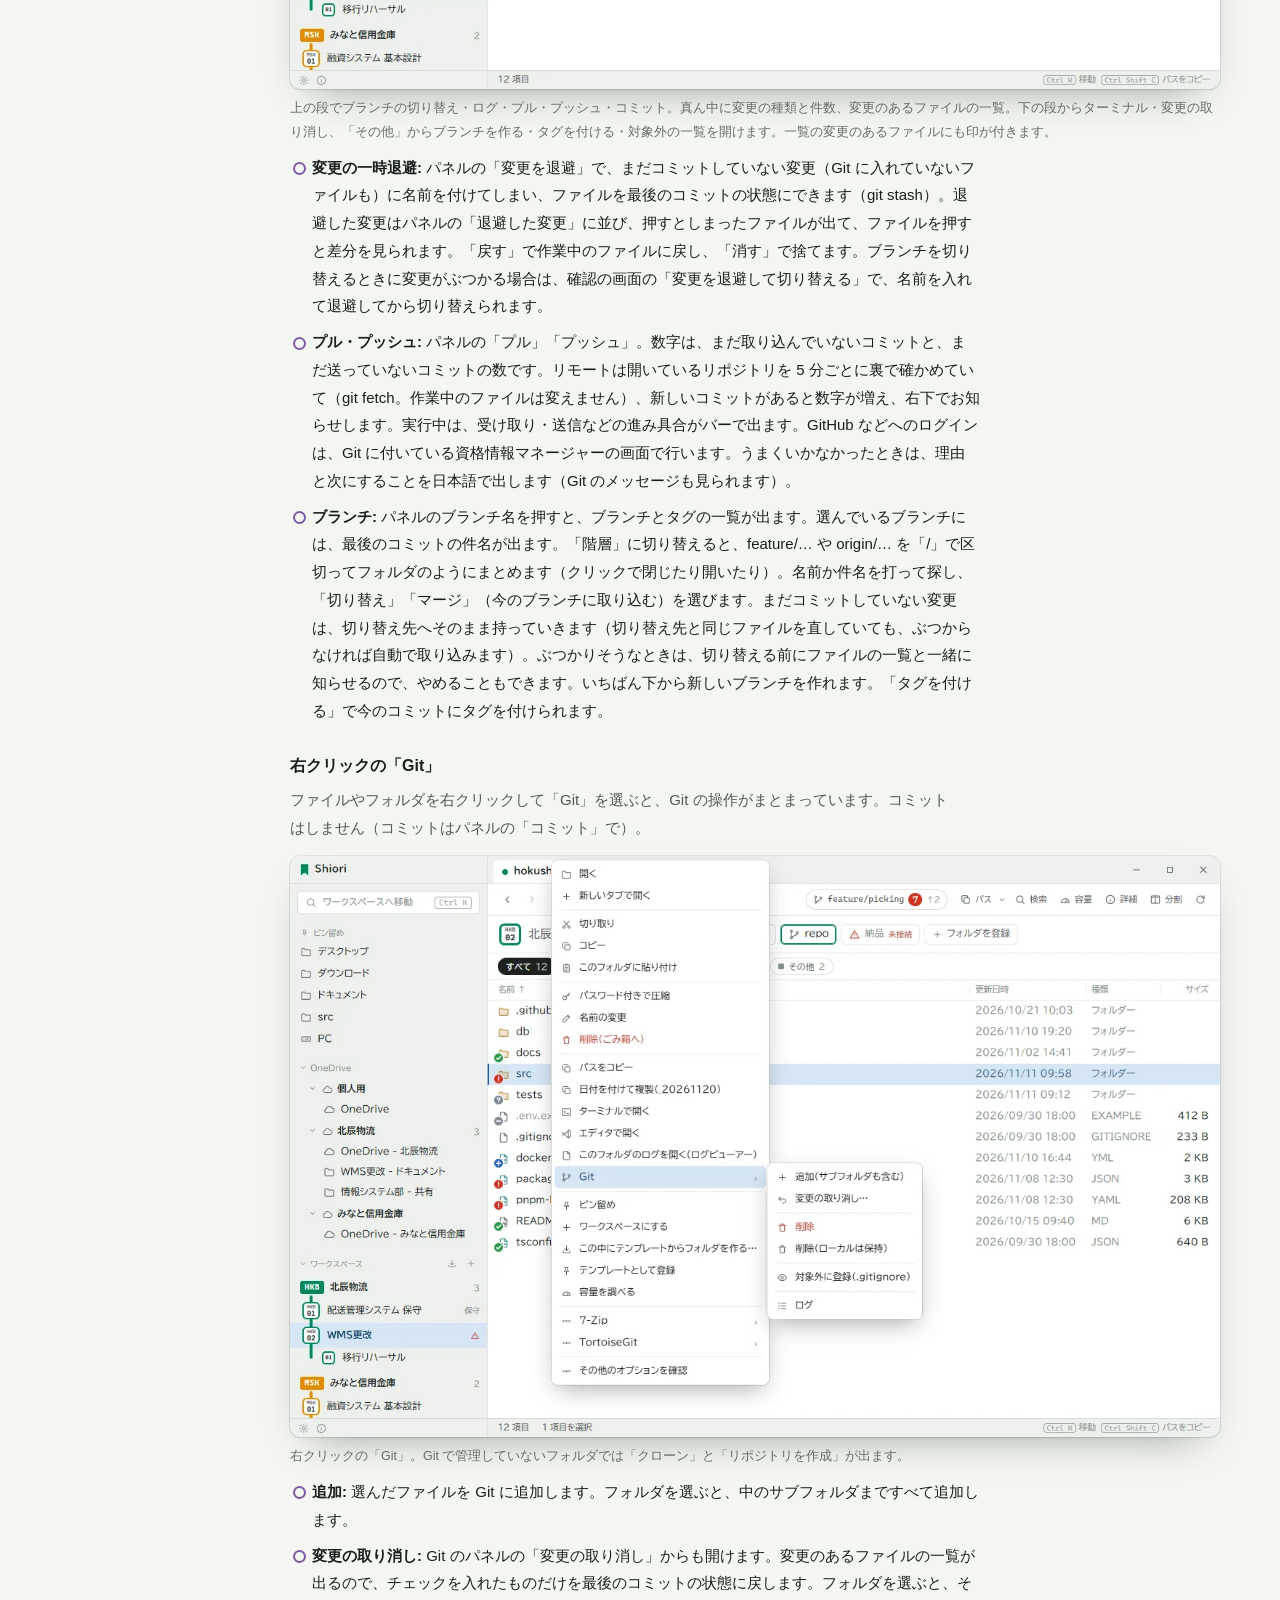
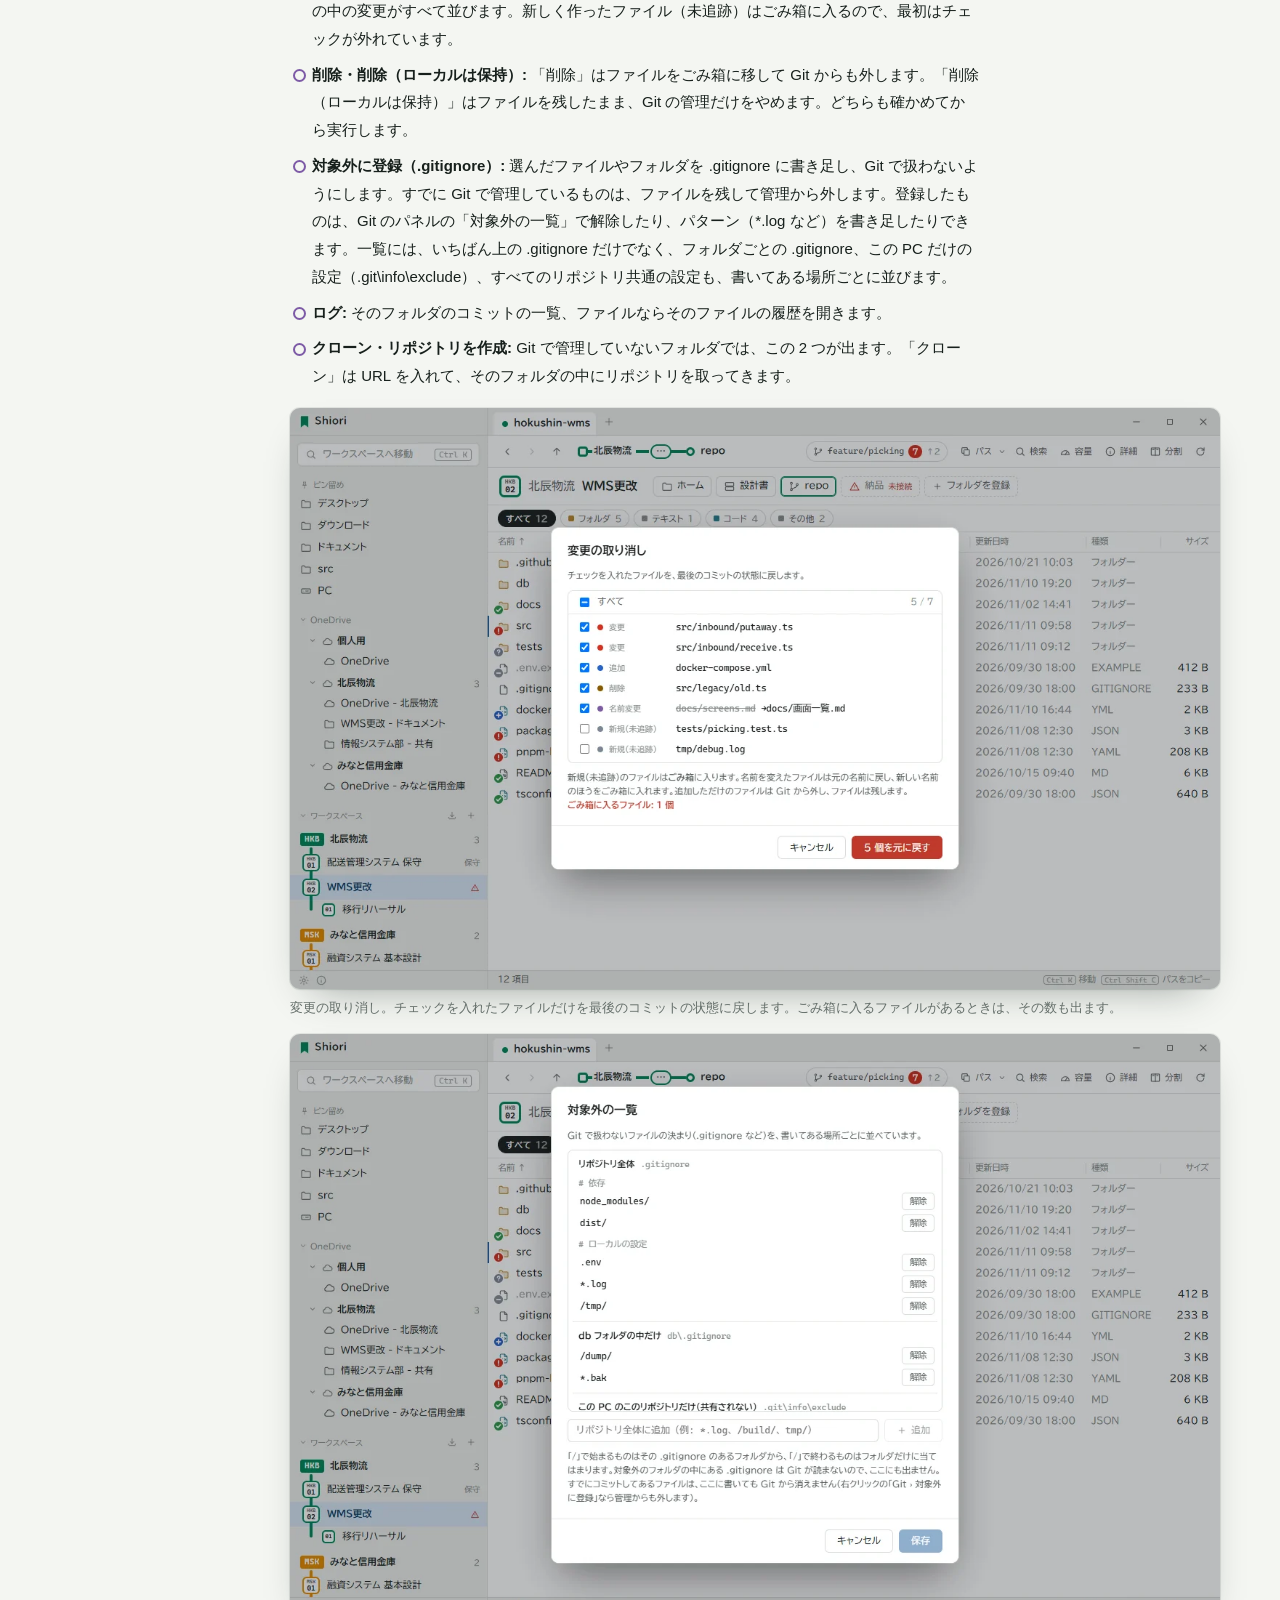
==== commit 712c02e5: "Shiori 0.3.6 を公開する" ====
--- a/guide/index.html
+++ b/guide/index.html
@@ -149,7 +149,7 @@
       </figure>
       <ul class="do">
         <li><b>作る:</b> フォルダを開いて、サイドバーの「ワークスペース」の <b>＋</b>（<kbd>Ctrl</kbd>+<kbd>Alt</kbd>+<kbd>N</kbd>）。一覧やエクスプローラーのフォルダをサイドバーの「ワークスペース」へドラッグしても作れます（ワークスペースの上に落とすとその下に、何個かまとめて落とすとまとめて登録）。</li>
-        <li><b>フォルダを登録:</b> 見出しの「フォルダを登録」で、別の場所のフォルダ（共有フォルダ、別のドライブなど）も追加できます。</li>
+        <li><b>フォルダを登録:</b> 見出しの「フォルダを登録」で、別の場所のフォルダ（共有フォルダ、別のドライブなど）も追加できます。見出しに入りきらないときは、右端の「ほか N ▾」にまとまります（今開いているフォルダはいつも見出しに出ます。右クリックの「左端に移す」で前に出せます）。</li>
         <li><b>並べ替え:</b> 登録したフォルダのボタンはドラッグで並べ替えられます（ワークスペースの編集画面では、行の左端のつまみをドラッグ）。左端（編集画面ではいちばん上）のフォルダが、ワークスペースを開いたときに開きます。</li>
         <li><b>まとめて取り込む:</b> <code>顧客\案件</code> のような今のフォルダ構成から、ワークスペースをまとめて作れます（「ワークスペース」の取り込みボタン）。</li>
         <li><b>並べ替え:</b> サイドバーでドラッグ。ほかのワークスペースの行の真ん中に落とすと、その下に入ります（行の上端・下端に落とすと、その前・後ろに並びます）。一覧より下の空いているところに落とすと、いちばん最後に移ります。右クリックで名前の変更・色・略称（HKB など）の編集。</li>
@@ -276,7 +276,11 @@
       </figure>
       <ul class="do">
         <li><b>道具と色の切り替え:</b> <kbd>Tab</kbd>・<kbd>←</kbd> <kbd>→</kbd> で道具を順に、<kbd>Ctrl</kbd>+<kbd>Tab</kbd> で色を一つ右へ（右端の次は左端）。「隠す」では <kbd>Ctrl</kbd>+<kbd>Tab</kbd> でモザイクと塗りつぶしを切り替えます。</li>
+        <li><b>太さ・大きさ:</b> 色の右の 5 つの点で、枠や矢印の太さ、番号や文字の大きさ、モザイクの粗さを選べます。<kbd>[</kbd> <kbd>]</kbd> でも細く・太くできます。</li>
         <li><b>番号:</b> クリックするたびに 1、2、3…と増えます。「1 から」で振り直せます。</li>
+        <li><b>文字の見た目:</b> 「文字」の道具では、色の帯に白い文字を載せるか、帯なしで文字そのものをその色にするかを選べます（帯なしは白い縁取りが付くので、どんな背景でも読めます）。</li>
+        <li><b>あとから直す:</b> 描いたものをクリックすると選べます。ドラッグで動かし、四隅と辺の四角で大きさを、矢印は両端の丸で向きと長さを、文字と番号は四隅の四角で大きさを変えられます（文字は反対側の角、番号は真ん中がそのまま）。選んでいる間に色や太さを押すと、それが変わります。<kbd>←</kbd> <kbd>→</kbd> <kbd>↑</kbd> <kbd>↓</kbd> で 1 ピクセルずつ（<kbd>Shift</kbd> で 10）動き、<kbd>Delete</kbd> で消せます。文字はダブルクリックで書き直せます。何もない所をクリックか <kbd>Esc</kbd> で選ぶのをやめます。<kbd>Shift</kbd> を押しながらだと、描いたものの上からでも選ばずに新しく描けます。</li>
+        <li><b>拡大して描く:</b> <kbd>Ctrl</kbd>+ホイールでマウスのある所を中心に拡大・縮小します。拡大中は、ホイール（<kbd>Shift</kbd> で横）、ホイールボタンを押したままのドラッグ、<kbd>Space</kbd> を押しながらのドラッグで画像を動かせます。右上の数字を押すか <kbd>Ctrl</kbd>+<kbd>0</kbd> で全体、「1:1」か <kbd>Ctrl</kbd>+<kbd>1</kbd> で画像の 1 ピクセルを画面の 1 ピクセルで表示します。</li>
         <li><b>切り取り:</b> 残す範囲を囲んで、右クリックか <kbd>Enter</kbd>。</li>
         <li><b>元に戻す:</b> <kbd>Ctrl</kbd>+<kbd>Z</kbd> で一つずつ戻せます（<kbd>Ctrl</kbd>+<kbd>Y</kbd> でやり直し）。番号や切り取りも戻ります。</li>
         <li><b>コピーと保存:</b> 「コピー」（<kbd>Ctrl</kbd>+<kbd>C</kbd>）で Excel や Word、メールにそのまま貼れます。「別名で保存」（<kbd>Ctrl</kbd>+<kbd>S</kbd>）は元の画像の横に「〜_編集.png」として保存します。元の画像は書き換えません。</li>
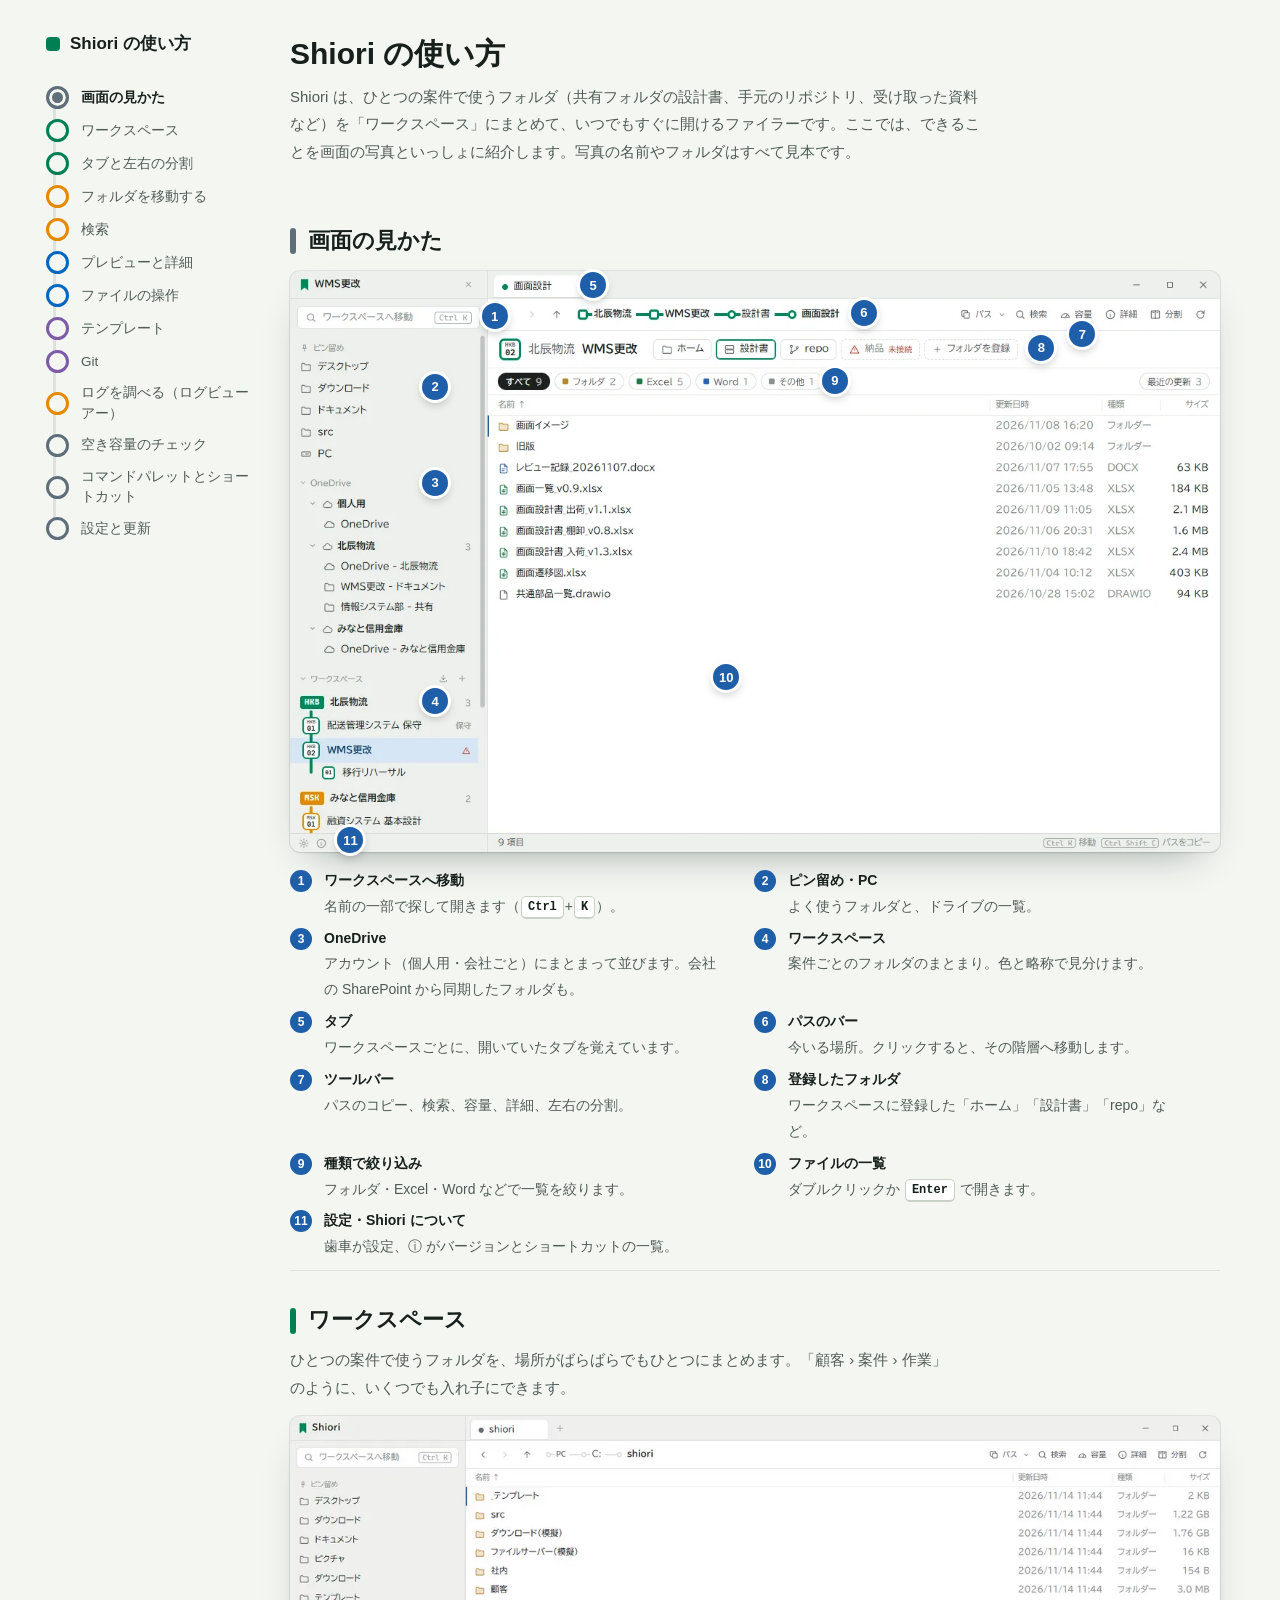
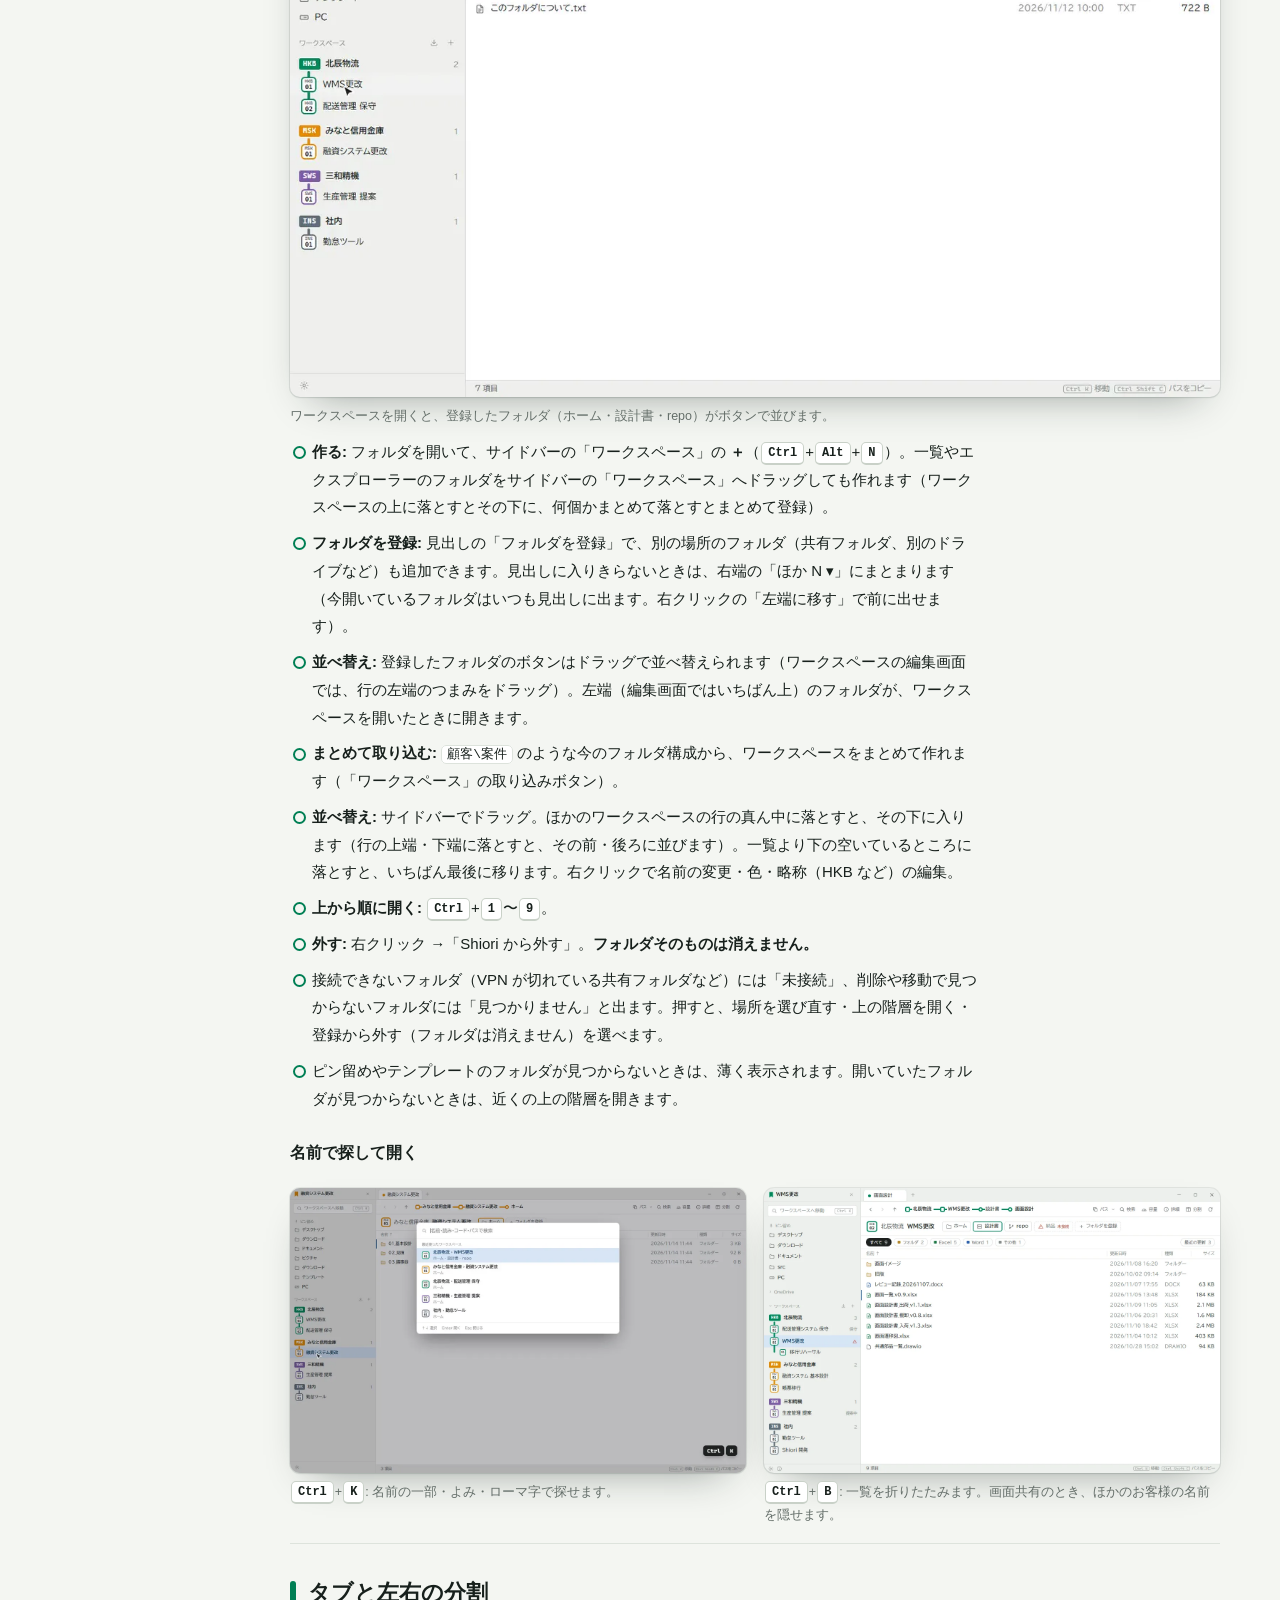
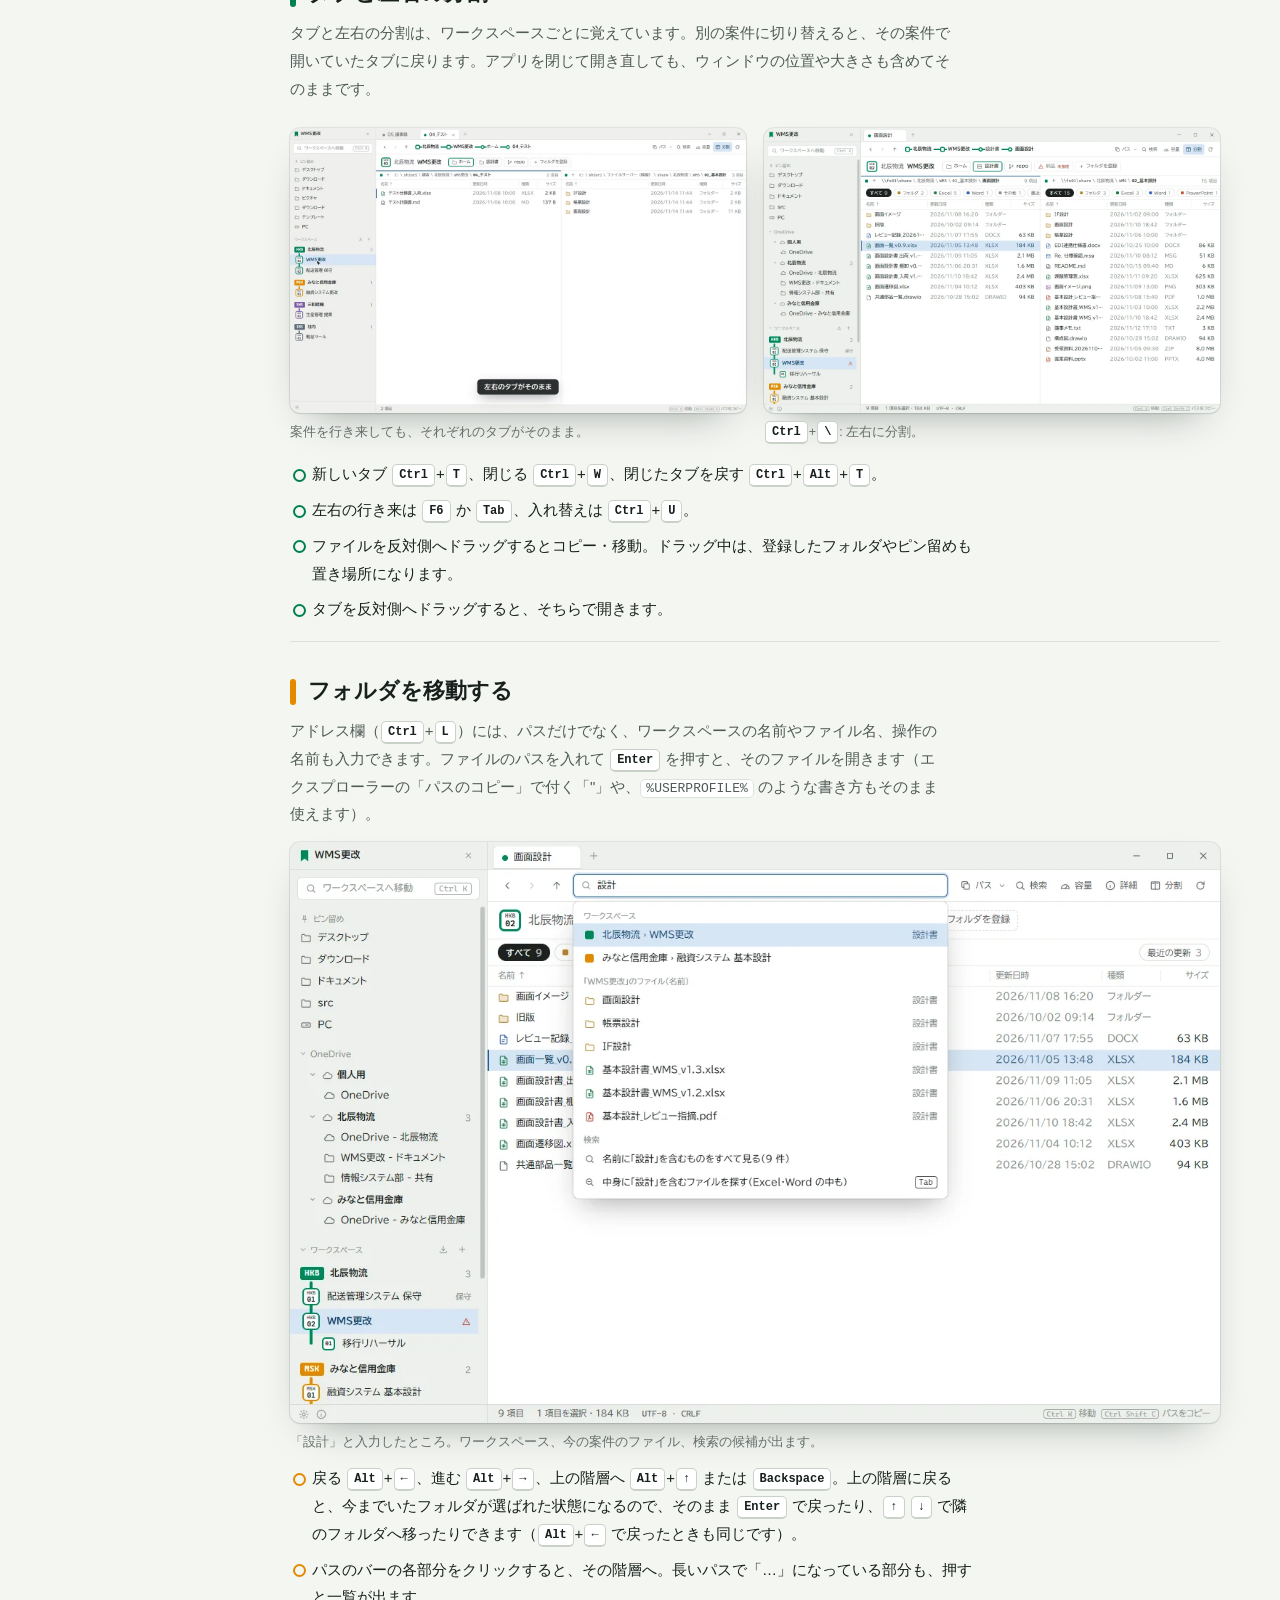
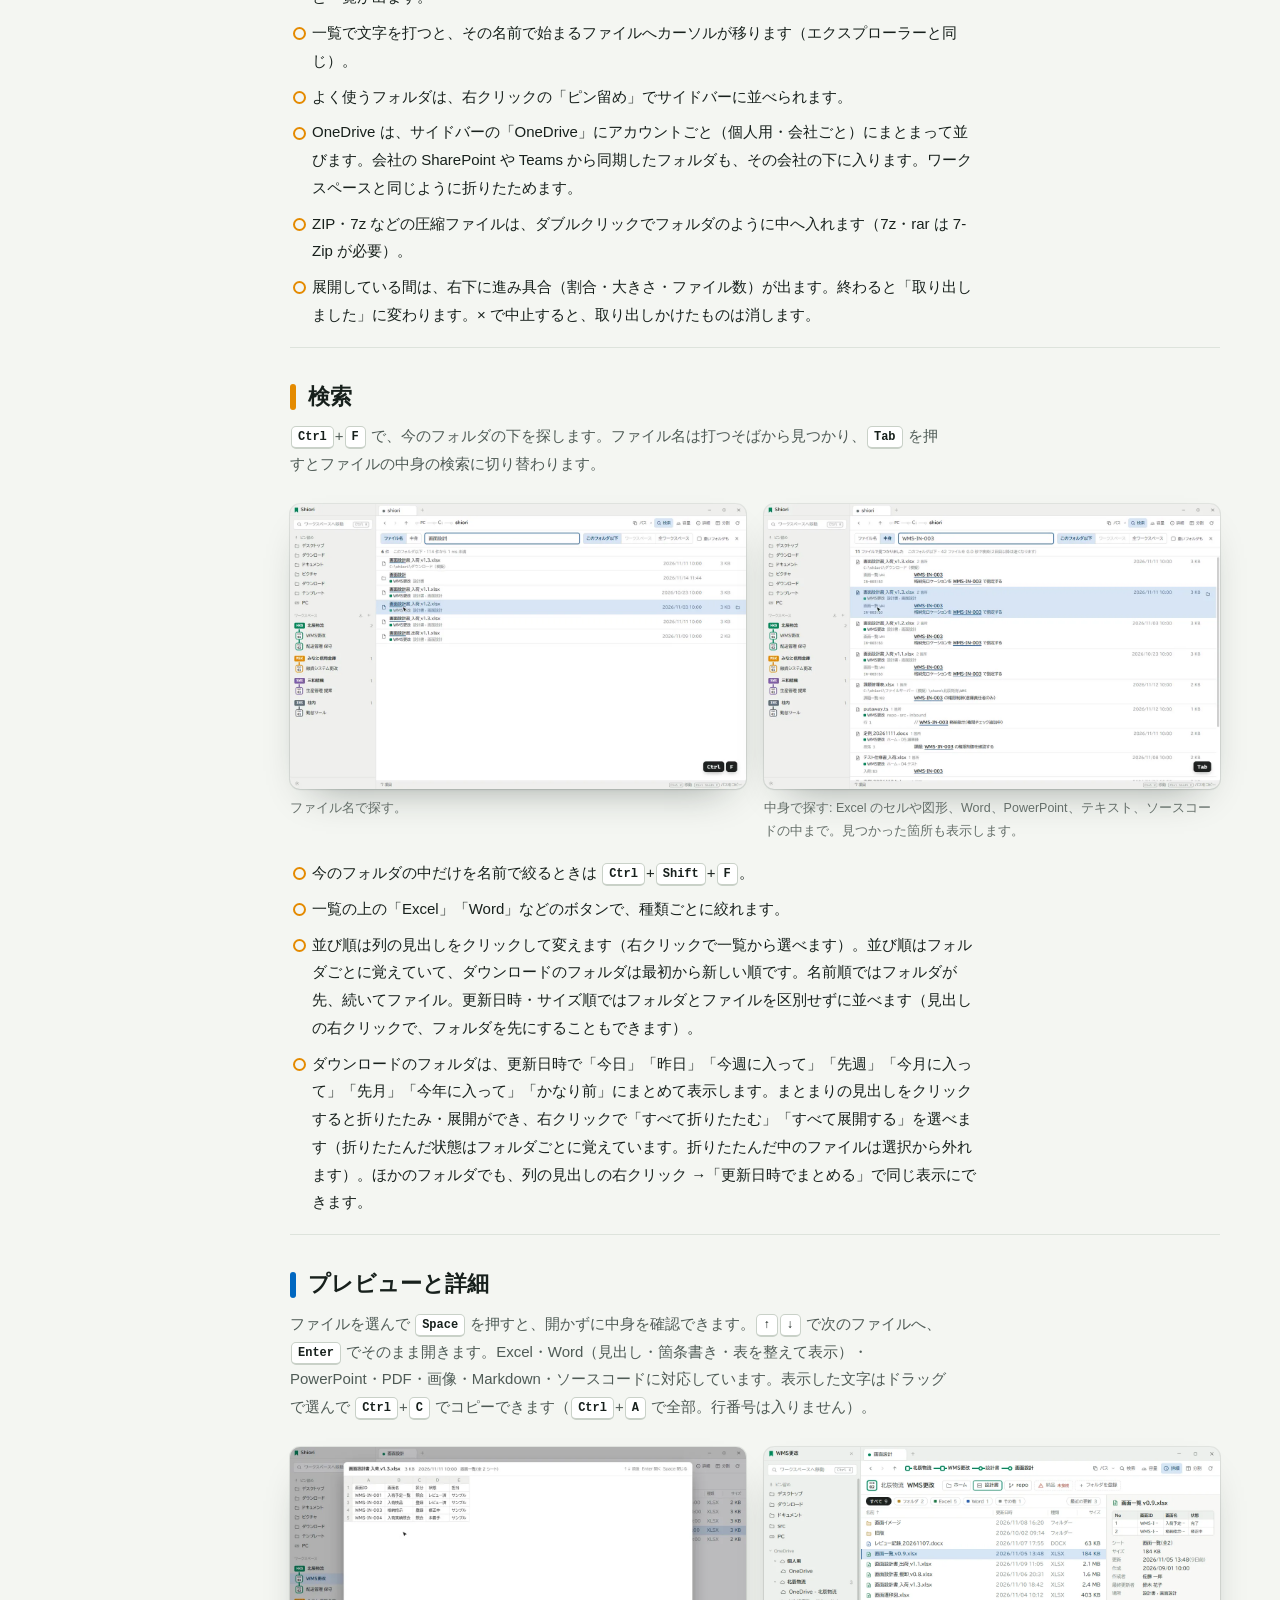
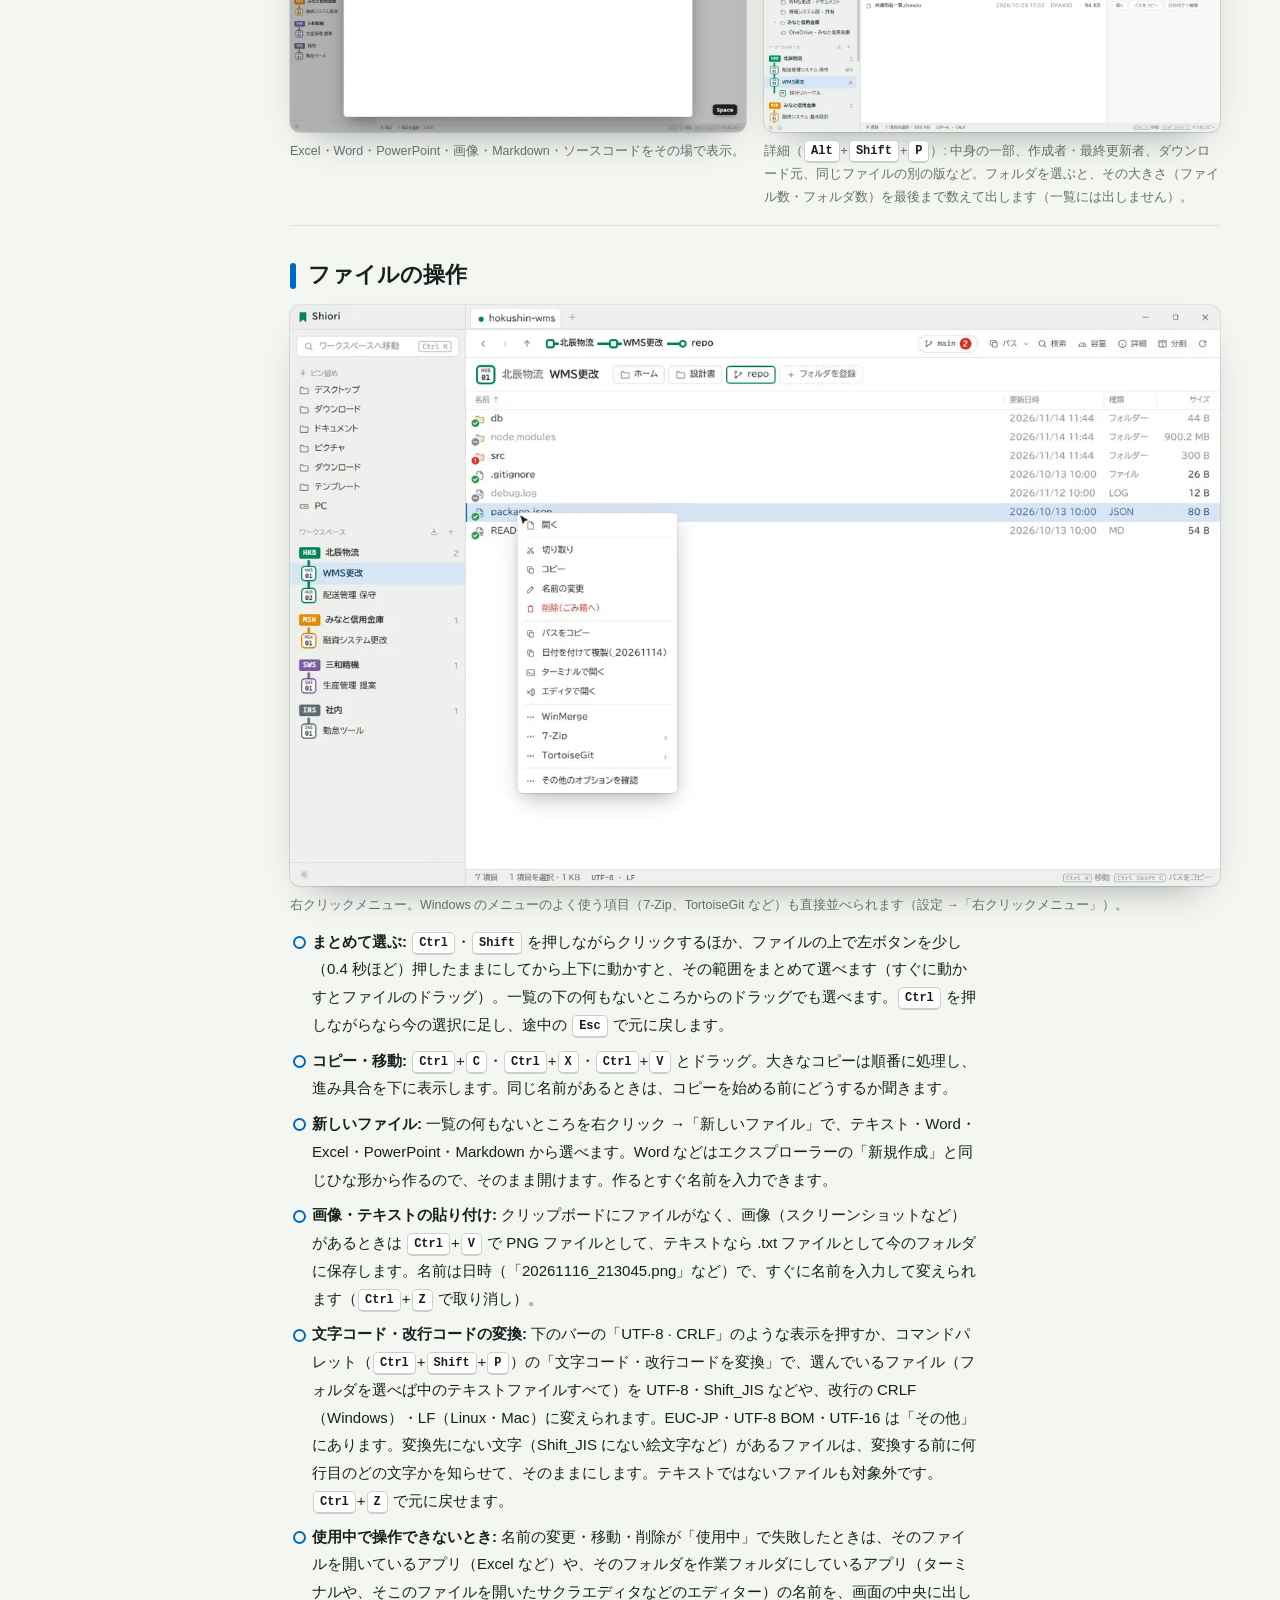
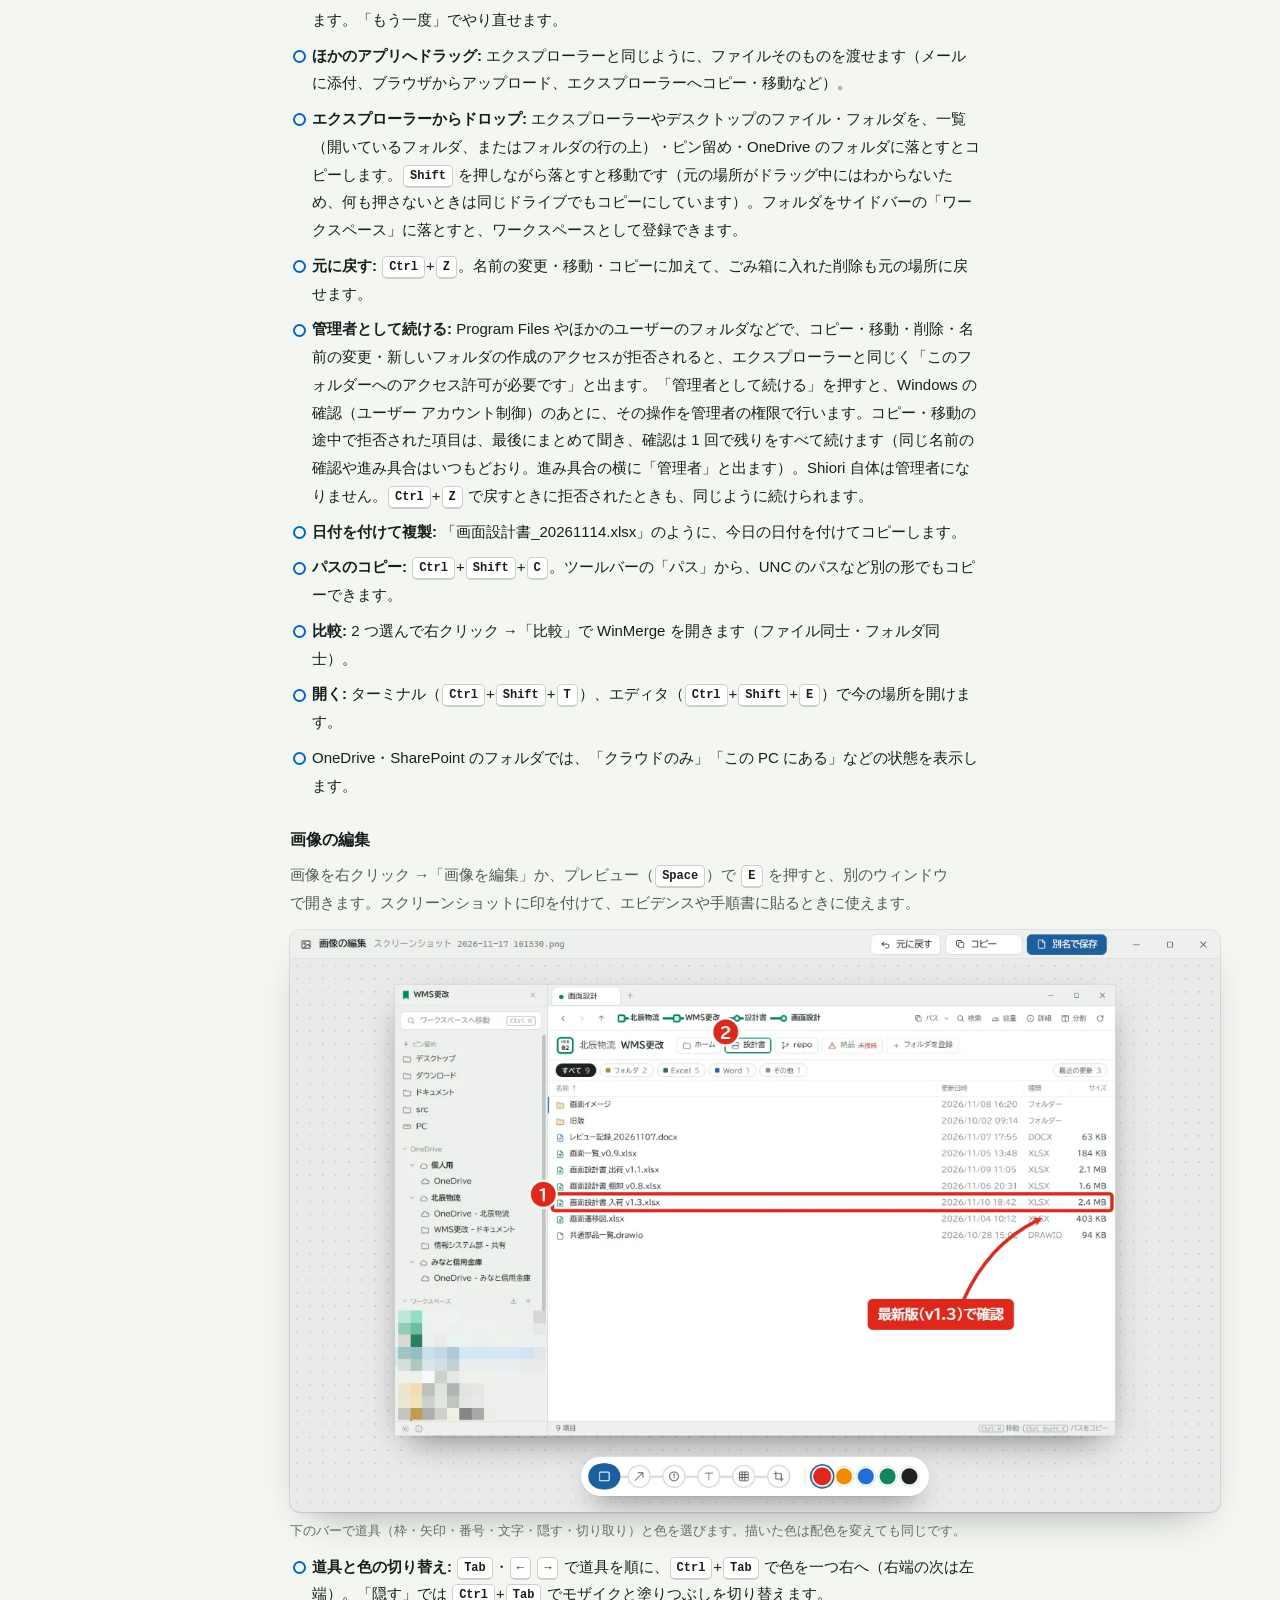
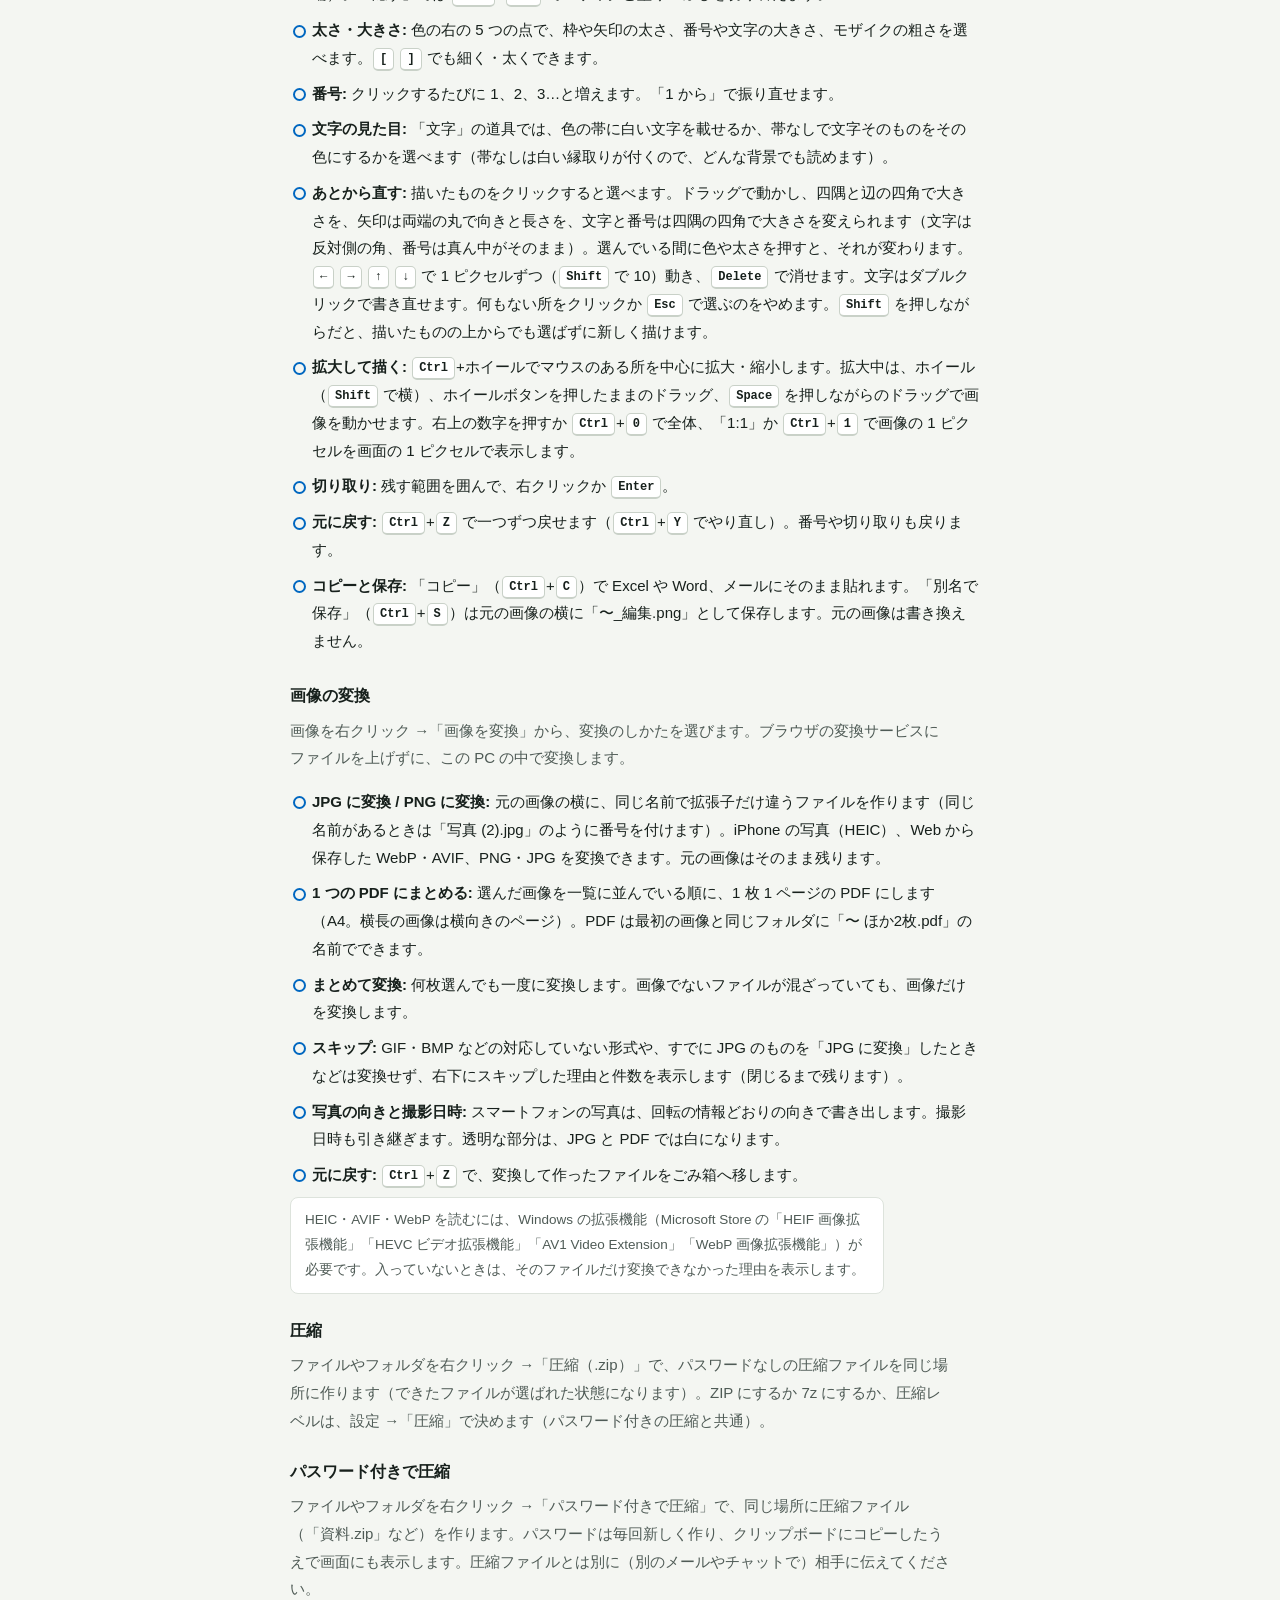
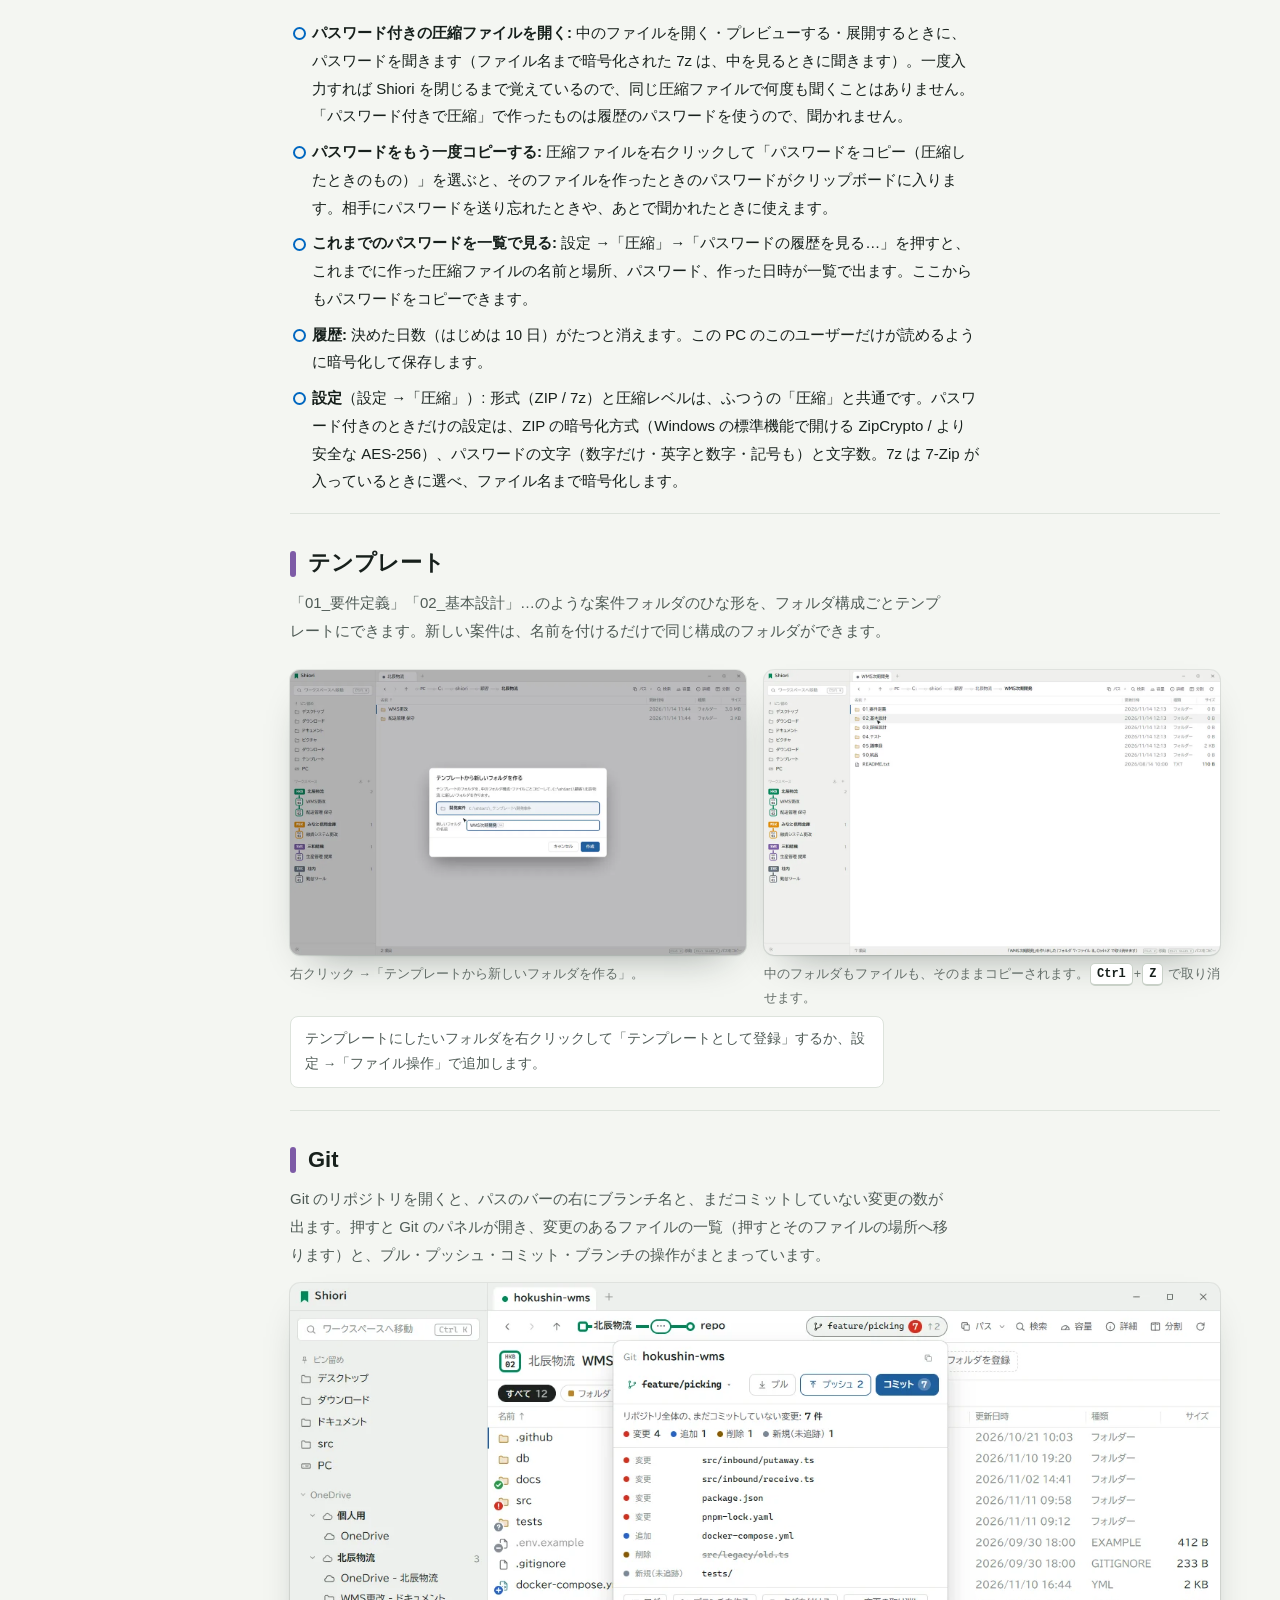
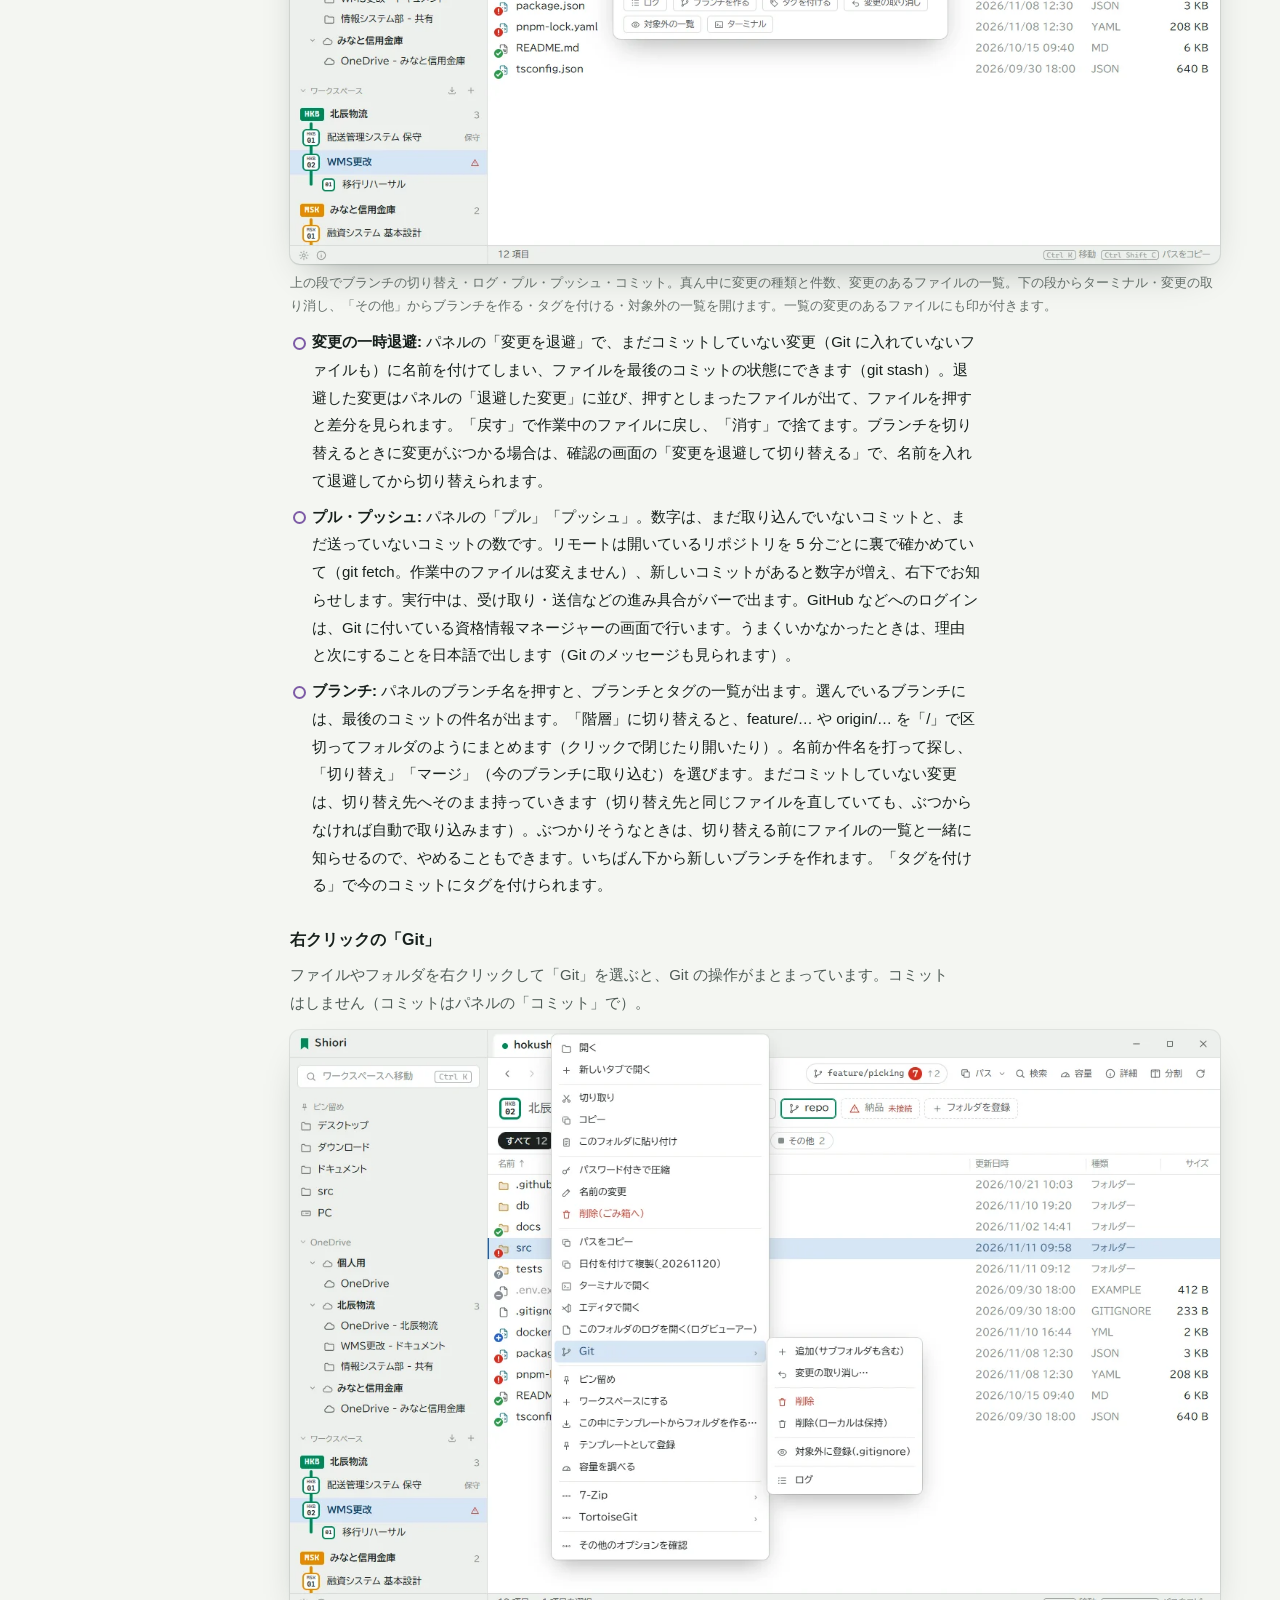
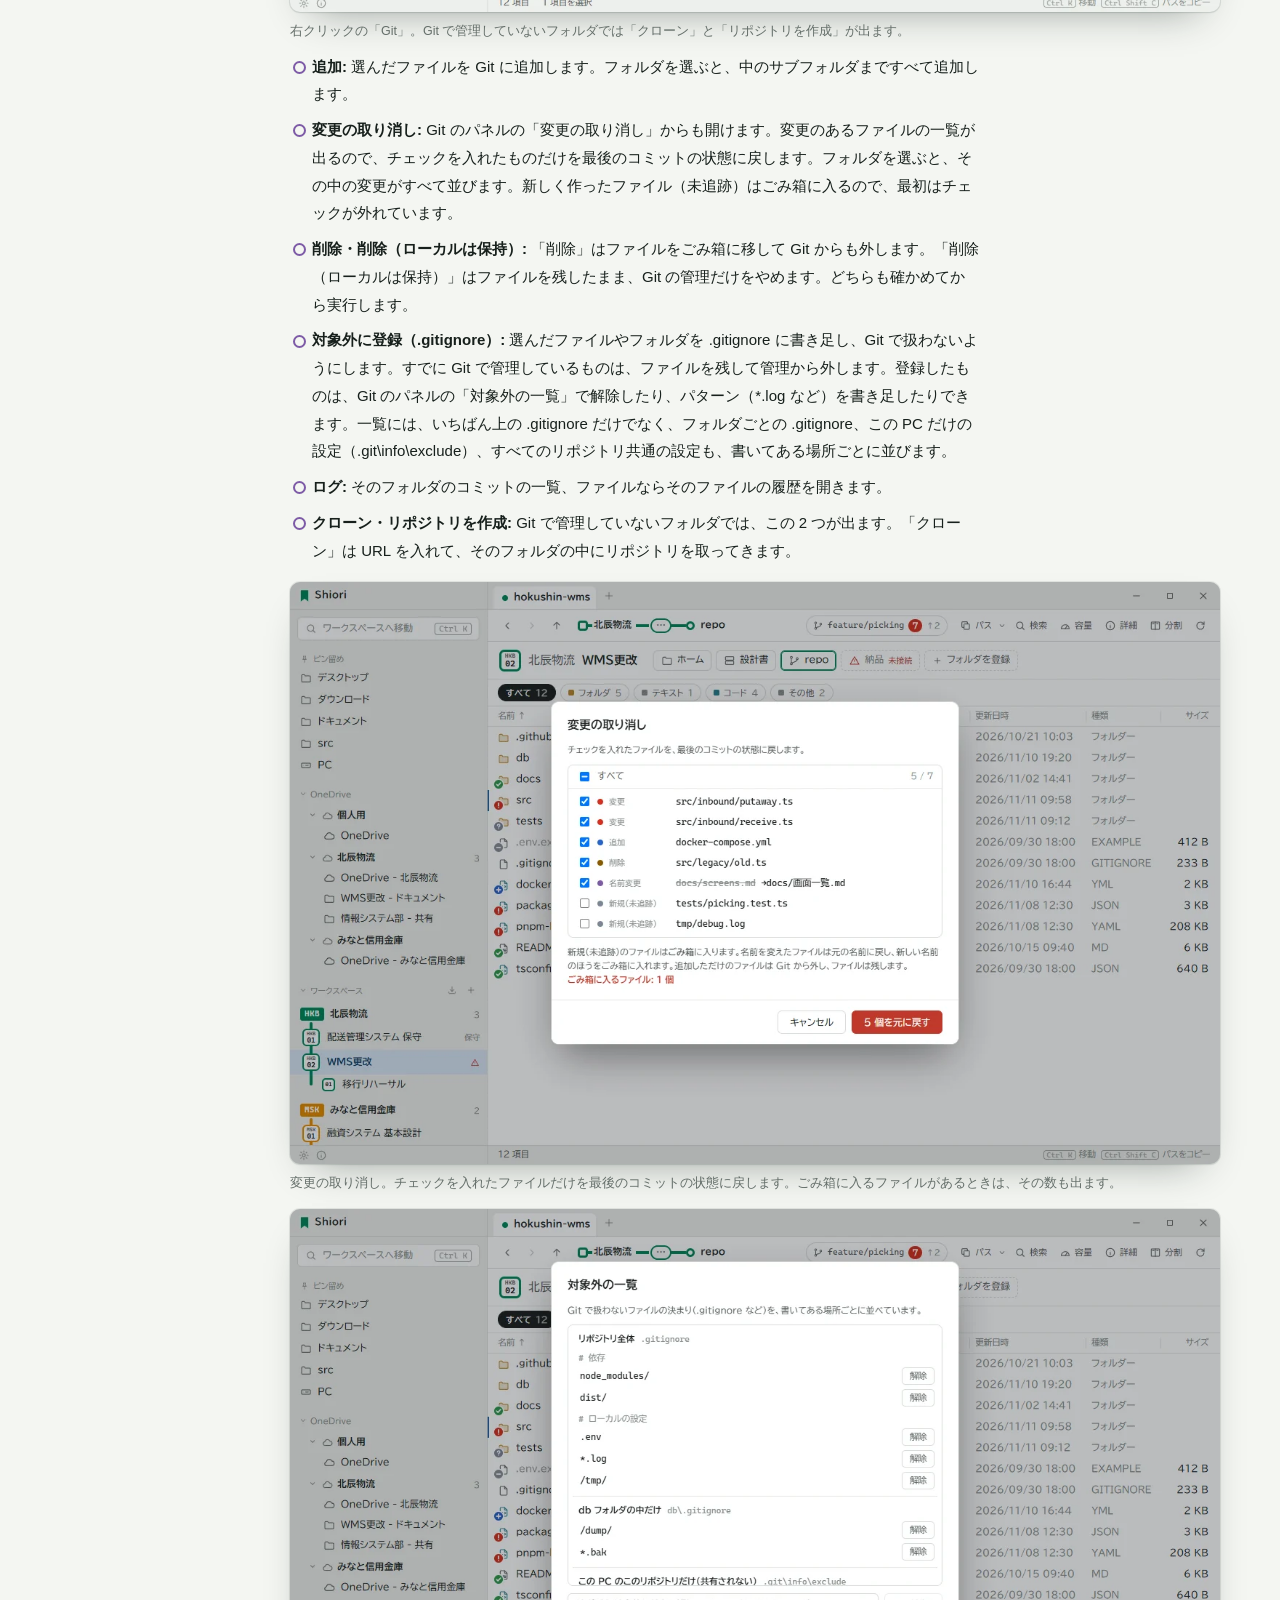
==== commit 25d4a0fe: "Shiori 0.3.7 を公開する" ====
--- a/guide/index.html
+++ b/guide/index.html
@@ -227,6 +227,7 @@
         <li>今のフォルダの中だけを名前で絞るときは <kbd>Ctrl</kbd>+<kbd>Shift</kbd>+<kbd>F</kbd>。</li>
         <li>一覧の上の「Excel」「Word」などのボタンで、種類ごとに絞れます。</li>
         <li>並び順は列の見出しをクリックして変えます（右クリックで一覧から選べます）。並び順はフォルダごとに覚えていて、ダウンロードのフォルダは最初から新しい順です。名前順ではフォルダが先、続いてファイル。更新日時・サイズ順ではフォルダとファイルを区別せずに並べます（見出しの右クリックで、フォルダを先にすることもできます）。</li>
+        <li>ダウンロードのフォルダは、更新日時で「今日」「昨日」「今週に入って」「先週」「今月に入って」「先月」「今年に入って」「かなり前」にまとめて表示します。まとまりの見出しをクリックすると折りたたみ・展開ができ、右クリックで「すべて折りたたむ」「すべて展開する」を選べます（折りたたんだ状態はフォルダごとに覚えています。折りたたんだ中のファイルは選択から外れます）。ほかのフォルダでも、列の見出しの右クリック →「更新日時でまとめる」で同じ表示にできます。</li>
       </ul>
     </section>
 
